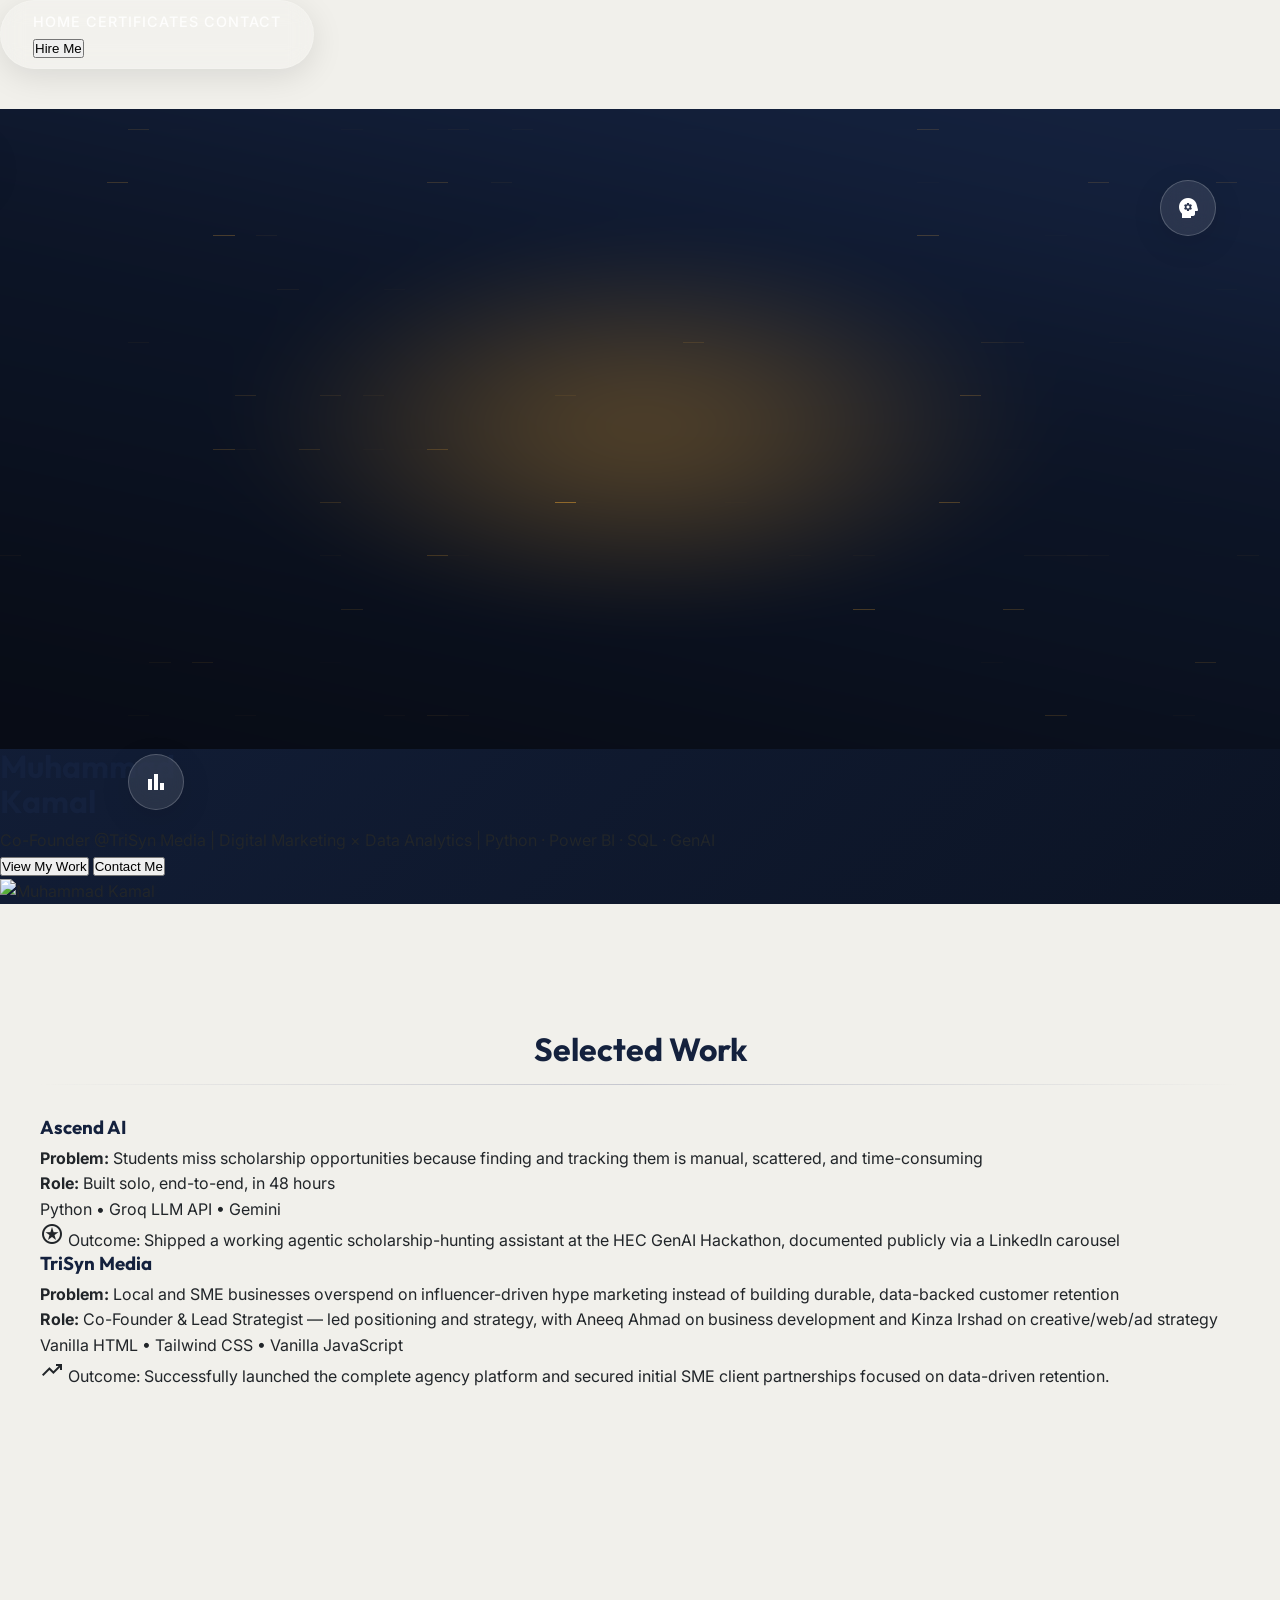
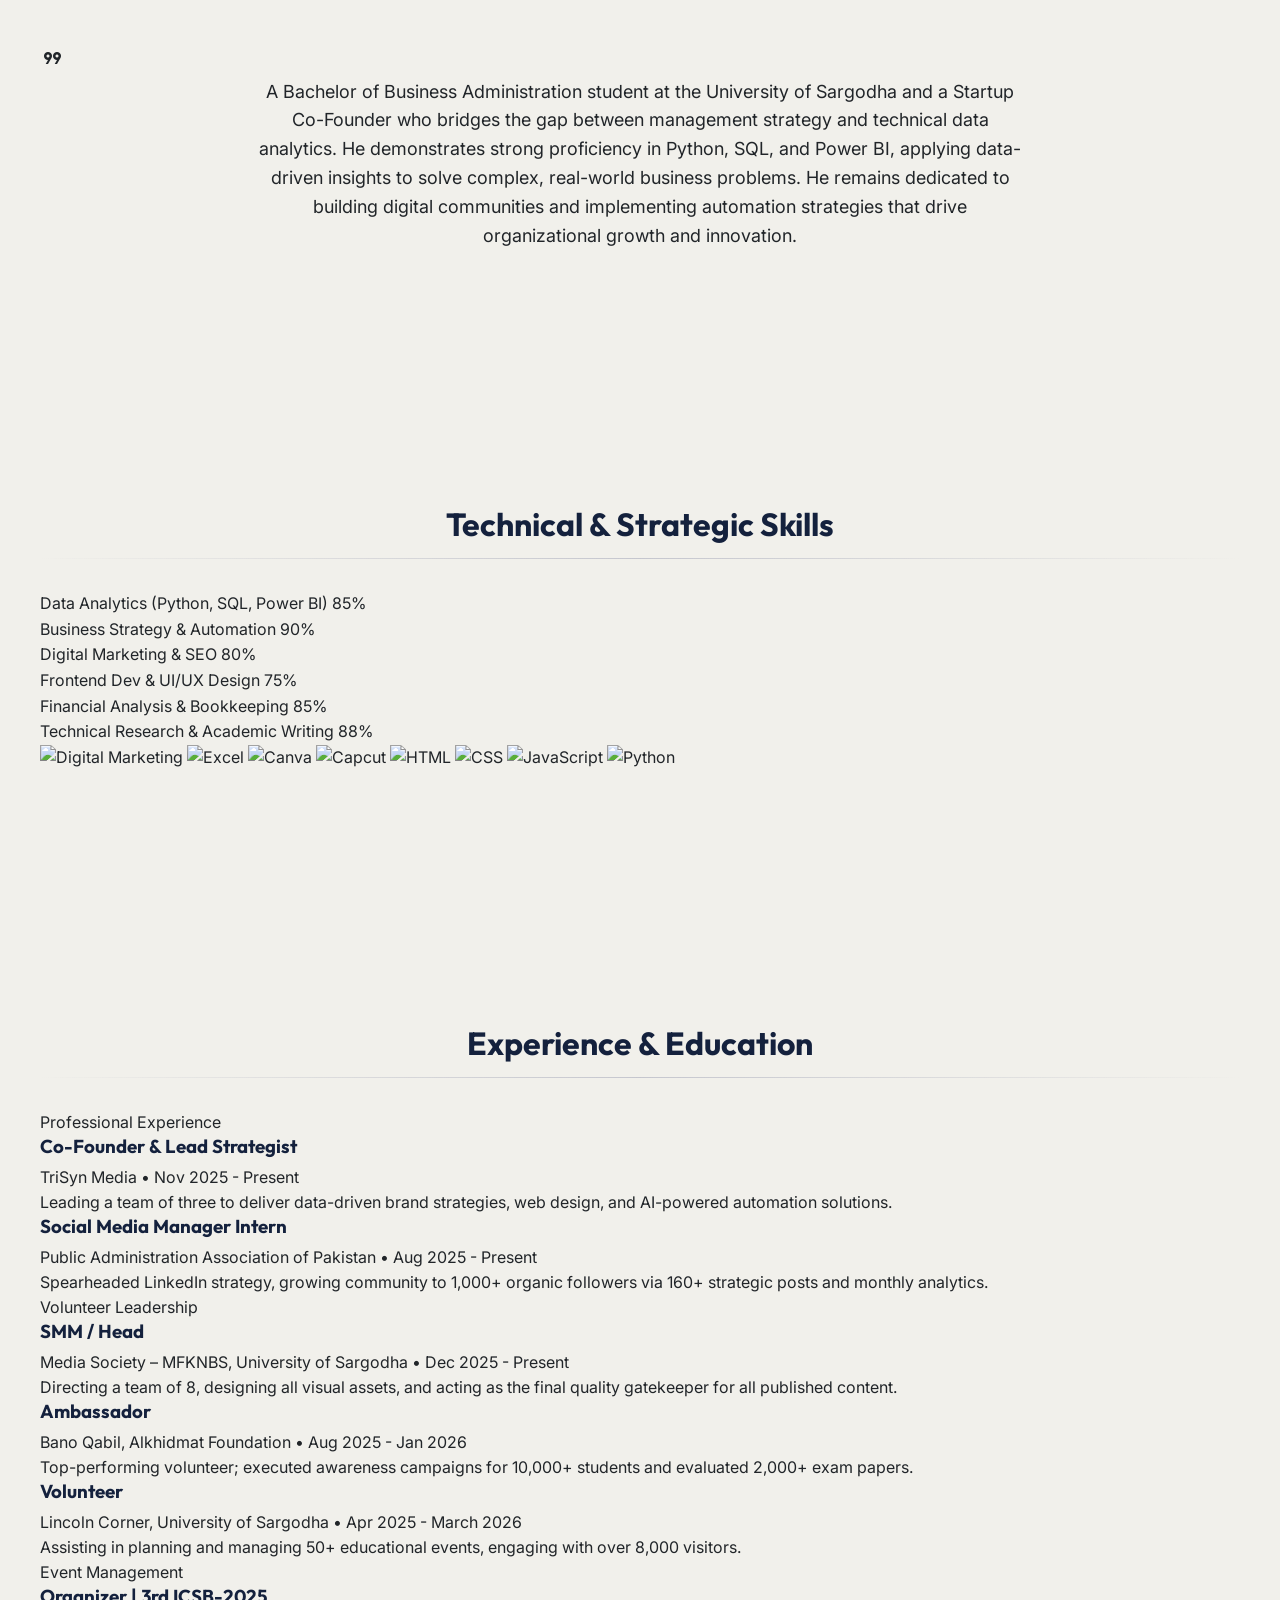
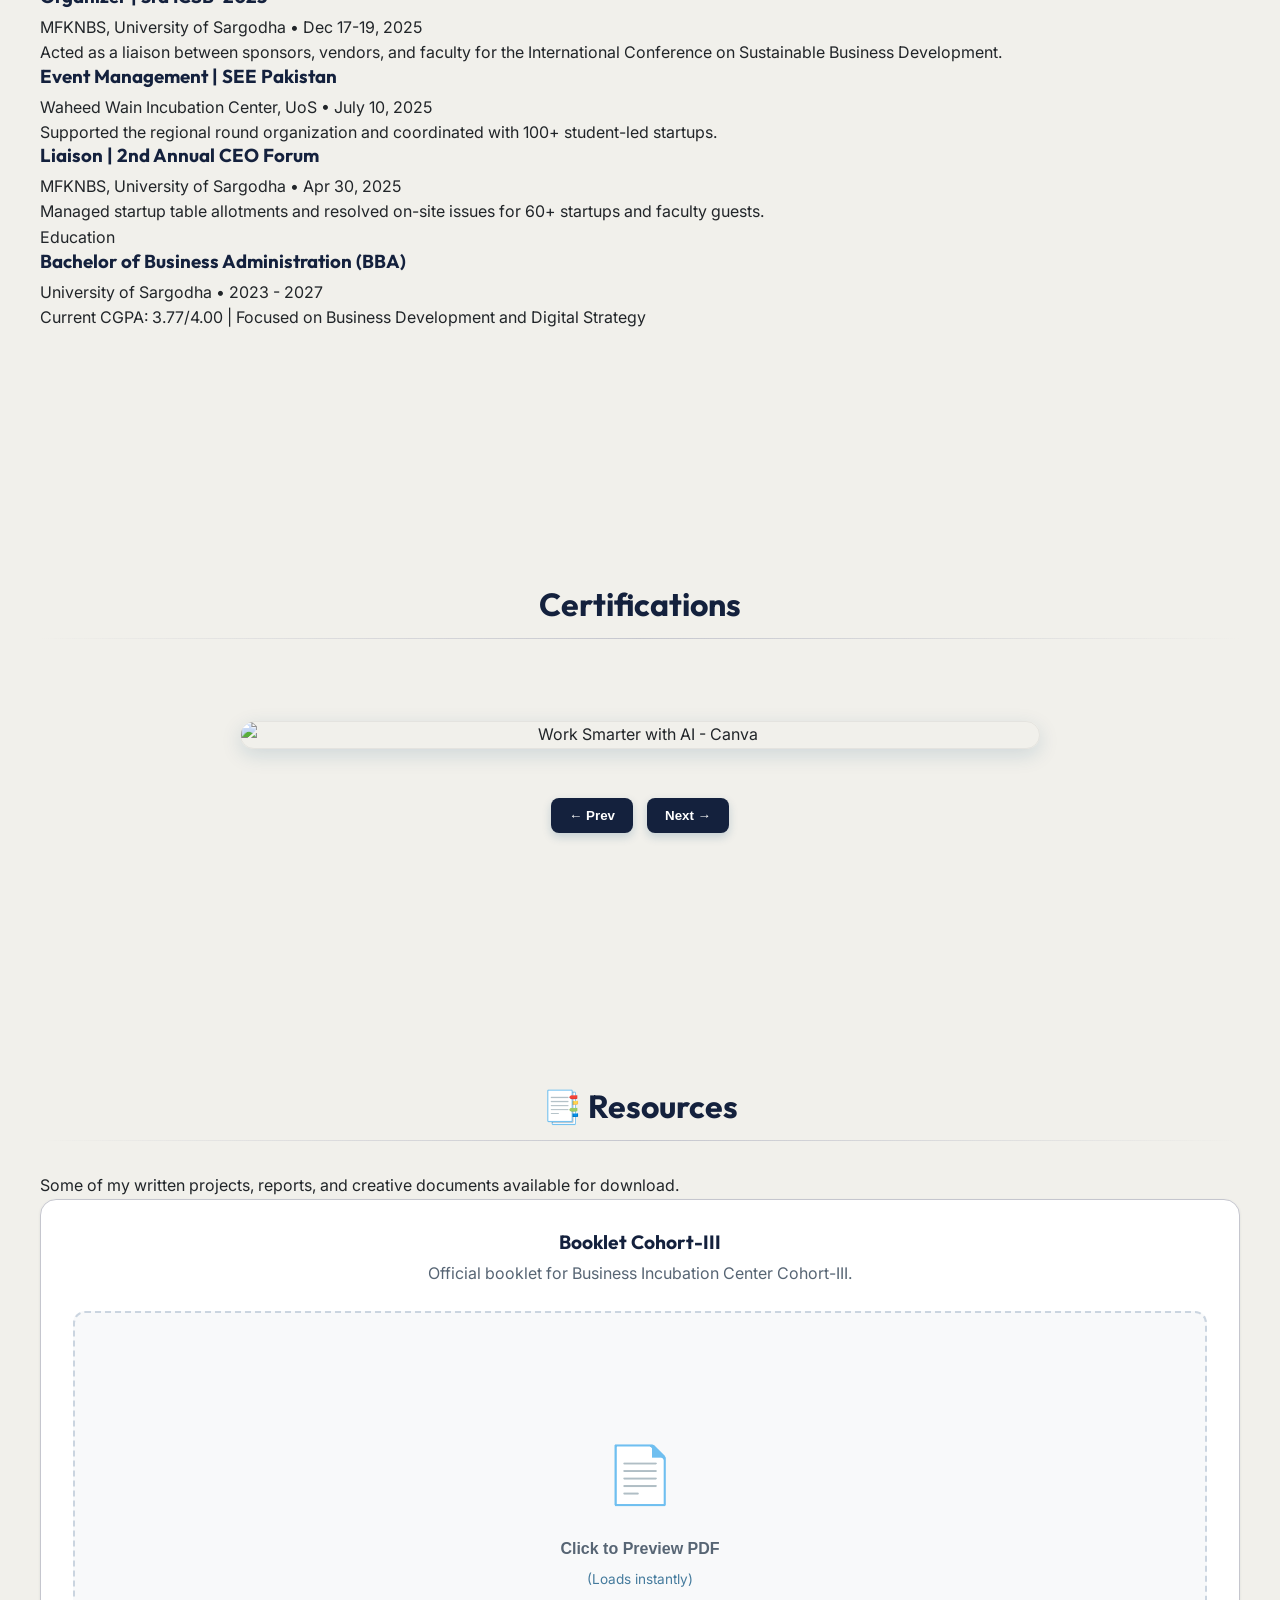
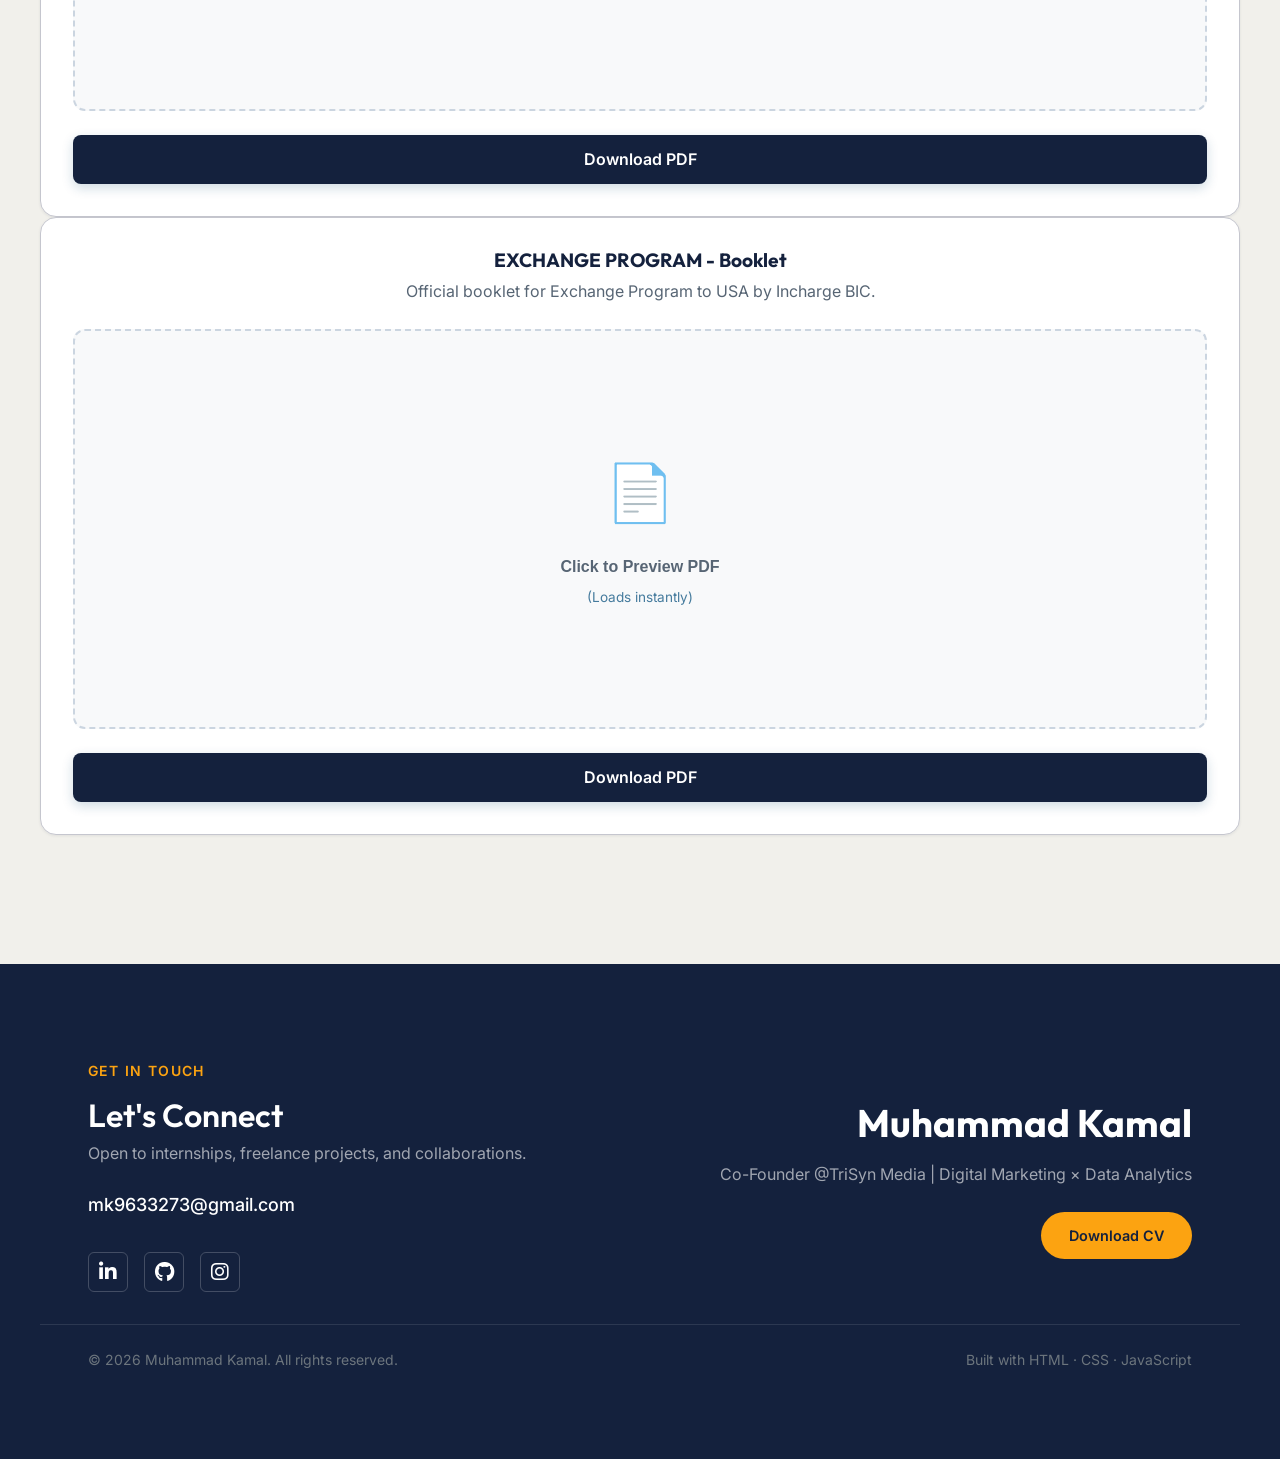
==== index.html @ e36d8a21 "Parallel cleanup: dead CSS tokens removed, duplicate fonts fixed, Tailwind nav applied to all pages" ====
<!DOCTYPE html>
<html lang="en">
<head>
  <meta charset="UTF-8">
    <!-- Responsive Meta Tag -->
    <meta http-equiv="X-UA-Compatible" content="IE=edge">
    <meta property="og:image" content="./assets/images/Logo.png">

    <style>
    .glow-amber:hover {
        box-shadow: 0 4px 20px rgba(255, 165, 21, 0.4);
    }
    
    /* Motion & Animations */
    @media (prefers-reduced-motion: no-preference) {
        .orbit-icon {
            position: absolute;
            width: 56px;
            height: 56px;
            background: rgba(255, 255, 255, 0.1);
            backdrop-filter: blur(12px);
            border-radius: 50%;
            display: flex;
            align-items: center;
            justify-content: center;
            color: #ffffff;
            border: 1px solid rgba(255,255,255,0.2);
            box-shadow: 0 8px 32px rgba(0,0,0,0.1);
            will-change: transform;
            z-index: 10;
        }
        .icon-1 { top: 15%; left: -5%; }
        .icon-2 { bottom: 25%; right: -10%; }
        .icon-3 { bottom: 10%; left: 10%; }
        .icon-4 { top: 20%; right: 5%; }
        
        .orbit-icon.icon-1 { animation: float-1 7s ease-in-out infinite; }
        .orbit-icon.icon-2 { animation: float-2 6.5s ease-in-out infinite; }
        .orbit-icon.icon-3 { animation: float-3 8s ease-in-out infinite; }
        .orbit-icon.icon-4 { animation: float-4 7.5s ease-in-out infinite; }
        
        @keyframes float-1 {
            0%, 100% { transform: translateY(0px) rotate(0deg); }
            50% { transform: translateY(-20px) rotate(10deg); }
        }
        @keyframes float-2 {
            0%, 100% { transform: translateY(0px) rotate(0deg); }
            50% { transform: translateY(-15px) rotate(15deg); }
        }
        @keyframes float-3 {
            0%, 100% { transform: translateY(0px) rotate(0deg); }
            50% { transform: translateY(20px) rotate(-10deg); }
        }
        @keyframes float-4 {
            0%, 100% { transform: translateY(0px) rotate(0deg); }
            50% { transform: translateY(15px) rotate(-15deg); }
        }

        .fade-in-up {
            opacity: 0;
            transform: translateY(20px);
            animation: fadeInUp 0.8s ease-out forwards;
            will-change: transform, opacity;
        }
        
        @keyframes fadeInUp {
            to {
                opacity: 1;
                transform: translateY(0);
            }
        }

        .delay-100 { animation-delay: 0.1s; }
        .delay-200 { animation-delay: 0.2s; }
        .delay-300 { animation-delay: 0.3s; }

        .reveal-on-scroll {
            opacity: 0;
            transform: translateY(30px);
            transition: opacity 0.6s ease-out, transform 0.6s ease-out;
            will-change: transform, opacity;
        }
        
        .reveal-on-scroll.is-visible {
            opacity: 1;
            transform: translateY(0);
        }
    }
</style>

    <!-- Tailwind CDN & Fonts -->
<script src="https://cdn.tailwindcss.com?plugins=forms,container-queries"></script>
<link href="https://fonts.googleapis.com/css2?family=Material+Symbols+Outlined:wght,FILL@100..700,0..1&display=swap" rel="stylesheet" />

<!-- Custom Design System Config -->
<script id="tailwind-config">
    tailwind.config = {
        darkMode: "class",
        theme: {
            extend: {
                colors: {
                    "primary": "#000a24",
                    "on-primary": "#ffffff",
                    "secondary": "#855300",
                    "secondary-container": "#ffa515",
                    "on-secondary-container": "#684000",
                    "surface-variant": "#e3e3de",
                    "on-surface-variant": "#45464d",
                },
                fontFamily: {
                    "body-md": ["Inter"],
                    "headline-md": ["Outfit"],
                }
            }
        }
    }
</script>
    
    <!-- Schema.org Person JSON-LD -->
    <script type="application/ld+json">
    {
      "@context": "https://schema.org",
      "@type": "Person",
      "name": "Muhammad Kamal",
      "jobTitle": "Co-Founder @TriSyn Media | Digital Marketing × Data Analytics",
      "url": "https://muhammad-kamal-asif.github.io/",
      "sameAs": [
        "https://linkedin.com/in/muhammadkamalofficial/",
        "https://github.com/muhammad-kamal-asif/",
        "https://www.instagram.com/muhammad_kamal_001/"
      ]
    }
    </script>
    <meta name="description" content=" Passionate Business student with hands-on experience in Community Engagement and Event Coordination. Skilled in Bookkeeping, Digital Marketing, Data Analysis, and Content Creation. Proficient in tools like Microsoft Excel, Canva, Capcut, Python, and My SQL. Eager to contribute in dynamic environments that value creativity, organization, and analytical thinking...">
    <link rel="shortcut icon" href="./assets/images/Logo.png" type="image/x-icon">
  <meta name="viewport" content="width=device-width, initial-scale=1">
  <title>Muhammad Kamal – Portfolio</title>
  <link rel="stylesheet" href="css/main.css">
    <!-- Google Fonts -->
    <link rel="preconnect" href="https://fonts.googleapis.com">
    <link rel="preconnect" href="https://fonts.gstatic.com" crossorigin>
    <link href="https://fonts.googleapis.com/css2?family=Inter:wght@400;500;600&family=Outfit:wght@500;600;700&display=swap" rel="stylesheet">
    <!-- Font Awesome -->
    <link href="https://cdnjs.cloudflare.com/ajax/libs/font-awesome/6.5.0/css/all.min.css" rel="stylesheet">
</head>
<body>
<nav class="fixed top-0 left-0 right-0 z-50 flex justify-center items-center transform-gpu">
    <div class="bg-white/80 backdrop-blur-xl rounded-full mt-6 mx-auto w-fit px-6 py-2 border-[0.5px] border-white/50 shadow-xl flex items-center gap-8">
        
        <!-- Navigation Links -->
        <div class="flex items-center gap-6">
            <a class="font-body-md text-body-md text-primary font-bold relative after:content-[''] after:absolute after:-bottom-1 after:left-1/2 after:-translate-x-1/2 after:w-1 after:h-1 after:bg-secondary after:rounded-full hover:scale-105 transition-transform duration-300 cursor-pointer" href="index.html">
                Home
            </a>
            <a class="font-body-md text-body-md text-on-surface-variant hover:text-primary transition-colors hover:scale-105 duration-300 cursor-pointer" href="./pages/certificates.html">
                Certificates
            </a>
            <a class="font-body-md text-body-md text-on-surface-variant hover:text-primary transition-colors hover:scale-105 duration-300 cursor-pointer" href="./pages/contact.html">
                Contact
            </a>
        </div>

        <!-- Hire Me Button -->
        <button class="font-body-md text-body-md bg-secondary-container text-on-secondary-container font-bold rounded-full px-5 py-2 hover:scale-110 transition-transform duration-300 cursor-pointer active:scale-95 glow-amber">
            Hire Me
        </button>

    </div>
</nav>
<header class="gradient-bg-hero min-h-screen flex items-center px-margin-mobile md:px-margin-desktop pt-32 pb-stack-lg relative overflow-hidden" id="home">
<!-- Shader Background -->
<!-- STITCH_SHADER_START:ANIMATION_14 class="absolute inset-0 w-full h-full -z-10" -->
<div class="absolute inset-0 w-full h-full -z-10" style="display:block;">
<canvas id="shader-canvas-ANIMATION_14" style="display:block;width:100%;height:100%"></canvas>
<script>
(function() {
  const canvas = document.getElementById('shader-canvas-ANIMATION_14');

  // Sync the WebGL drawing-buffer size with the CSS-driven layout size.
  // This fires on initial layout and whenever the element is resized.
  function syncSize() {
    const w = canvas.clientWidth  || 1280;
    const h = canvas.clientHeight || 720;
    if (canvas.width !== w || canvas.height !== h) {
      canvas.width  = w;
      canvas.height = h;
    }
  }
  if (typeof ResizeObserver !== 'undefined') {
    new ResizeObserver(syncSize).observe(canvas);
  }
  syncSize();

  const gl = canvas.getContext('webgl') || canvas.getContext('experimental-webgl');
  if (!gl) return;
  const vs = `attribute vec2 a_position;
varying vec2 v_texCoord;
void main() {
  v_texCoord = a_position * 0.5 + 0.5;
  gl_Position = vec4(a_position, 0.0, 1.0);
}`;
  const fs = `precision highp float;
varying vec2 v_texCoord;
uniform float u_time;
uniform vec2 u_resolution;
uniform vec2 u_mouse;

float hash(vec2 p) {
    p = fract(p * vec2(123.34, 456.21));
    p += dot(p, p + 45.32);
    return fract(p.x * p.y);
}

void main() {
    vec2 uv = v_texCoord;
    vec2 mouse = u_mouse / u_resolution;
    
    // Restoring the deep brand blues
    vec3 color1 = vec3(0.078, 0.129, 0.239); // Brighter brand blue #14213d
    vec3 color2 = vec3(0.047, 0.078, 0.145); // Standard brand blue
    vec3 color3 = vec3(0.031, 0.047, 0.086); // Deepest navy #0c1425
    vec3 accent = vec3(0.98, 0.639, 0.067);  // Amber #fca311
    
    // Create a rich, multi-stop gradient base
    float mixVal = uv.y * 0.7 + uv.x * 0.3 + sin(u_time * 0.1) * 0.05;
    vec3 base = mix(color3, color2, smoothstep(0.0, 0.6, mixVal));
    base = mix(base, color1, smoothstep(0.5, 1.0, mixVal));
    
    // "Data flow" particles - subtle and refined
    float flowSpeed = u_time * 0.2;
    float n = hash(floor(uv * 60.0 + vec2(0.0, flowSpeed)));
    float spark = pow(n, 40.0) * step(0.98, fract(uv.y * 12.0 + u_time * 0.1));
    
    // Mouse interaction - amber glow
    float dist = distance(uv, mouse);
    float mouseGlow = smoothstep(0.35, 0.0, dist) * 0.25;
    
    // Subtle pulse for the sparks
    float pulse = 0.6 + 0.4 * sin(u_time * 1.5 + uv.x * 5.0);
    
    vec3 finalColor = base + (spark * accent * 0.4 * pulse) + (mouseGlow * accent);
    
    gl_FragColor = vec4(finalColor, 1.0);
}`;
  function cs(type, src) {
    const s = gl.createShader(type);
    gl.shaderSource(s, src);
    gl.compileShader(s);
    return s;
  }
  const prog = gl.createProgram();
  gl.attachShader(prog, cs(gl.VERTEX_SHADER, vs));
  gl.attachShader(prog, cs(gl.FRAGMENT_SHADER, fs));
  gl.linkProgram(prog);
  gl.useProgram(prog);
  const buf = gl.createBuffer();
  gl.bindBuffer(gl.ARRAY_BUFFER, buf);
  gl.bufferData(gl.ARRAY_BUFFER, new Float32Array([-1,-1, 1,-1, -1,1, 1,1]), gl.STATIC_DRAW);
  const pos = gl.getAttribLocation(prog, 'a_position');
  gl.enableVertexAttribArray(pos);
  gl.vertexAttribPointer(pos, 2, gl.FLOAT, false, 0, 0);
  const uTime = gl.getUniformLocation(prog, 'u_time');
  const uRes = gl.getUniformLocation(prog, 'u_resolution');
  const uMouse = gl.getUniformLocation(prog, 'u_mouse');

  // u_mouse is in pixel coordinates matching u_resolution (ShaderToy convention).
  // Shaders that need normalized coords should use: u_mouse / u_resolution.
  let mouse = { x: canvas.width / 2, y: canvas.height / 2 };
  window.addEventListener('mousemove', (event) => {
    const rect = canvas.getBoundingClientRect();
    if (rect.width && rect.height) {
      const nx = (event.clientX - rect.left) / rect.width;
      const ny = 1.0 - (event.clientY - rect.top) / rect.height;
      mouse.x = nx * canvas.width;
      mouse.y = ny * canvas.height;
    }
  });

  function render(t) {
    if (typeof ResizeObserver === 'undefined') syncSize();
    gl.viewport(0, 0, canvas.width, canvas.height);
    if (uTime) gl.uniform1f(uTime, t * 0.001);
    if (uRes) gl.uniform2f(uRes, canvas.width, canvas.height);
    if (uMouse) gl.uniform2f(uMouse, mouse.x, mouse.y);
    gl.drawArrays(gl.TRIANGLE_STRIP, 0, 4);
    requestAnimationFrame(render);
  }
  render(0);
})();
</script>
</div>
<!-- STITCH_SHADER_END:ANIMATION_14 -->
<div class="max-w-container-max mx-auto w-full grid grid-cols-1 lg:grid-cols-12 gap-8 items-center z-10">
<div class="lg:col-span-7 flex flex-col justify-center text-left z-20 order-2 lg:order-1 pt-12 lg:pt-0">
<h1 class="font-display-lg-mobile md:font-display-lg text-display-lg-mobile md:text-display-lg text-on-primary mb-6 leading-tight fade-in-up delay-100">
                    Muhammad <br class="hidden lg:block"/>Kamal
                </h1>
<p class="font-body-lg text-body-lg text-inverse-primary max-w-xl tracking-wide text-xl md:text-2xl mb-8 border-l-4 border-secondary-container pl-6 fade-in-up delay-200">
                    Co-Founder @TriSyn Media | Digital Marketing × Data Analytics | Python · Power BI · SQL · GenAI
                </p>
<div class="flex gap-4 fade-in-up delay-300">
<button class="font-body-md text-body-md bg-secondary-container text-on-secondary-container font-bold rounded-full px-8 py-4 hover:scale-110 transition-transform duration-300 cursor-pointer active:scale-95 glow-amber shadow-lg">
                        View My Work
                    </button>
<button class="font-body-md text-body-md bg-white/10 text-on-primary border border-white/20 backdrop-blur-sm font-bold rounded-full px-8 py-4 hover:bg-white/20 hover:scale-105 transition-all duration-300 cursor-pointer active:scale-95">
                        Contact Me
                    </button>
</div>
</div>
<div class="lg:col-span-5 relative h-[500px] lg:h-[700px] w-full order-1 lg:order-2 flex justify-center lg:justify-end items-end">
<div class="absolute inset-0 z-0">
<div class="orbit-icon icon-1"><span class="material-symbols-outlined" style="font-variation-settings: 'FILL' 1;">terminal</span></div>
<div class="orbit-icon icon-2"><span class="material-symbols-outlined" style="font-variation-settings: 'FILL' 1;">database</span></div>
<div class="orbit-icon icon-3"><span class="material-symbols-outlined" style="font-variation-settings: 'FILL' 1;">bar_chart</span></div>
<div class="orbit-icon icon-4"><span class="material-symbols-outlined" style="font-variation-settings: 'FILL' 1;">psychology</span></div>
</div>
<img class="hero-cutout relative z-10 max-h-full object-contain object-bottom scale-110 lg:scale-125 transform translate-y-8 lg:translate-x-8" alt="Muhammad Kamal" src="./assets/images/MuhammadKama.jpeg"/>
</div>
</div>
<!-- Ambient background glow -->
<div class="absolute top-1/2 right-0 -translate-y-1/2 translate-x-1/4 w-[800px] h-[800px] bg-secondary-container/10 blur-[120px] rounded-full pointer-events-none z-0"></div>
<div class="absolute bottom-0 left-0 w-[600px] h-[600px] bg-primary-fixed/5 blur-[100px] rounded-full pointer-events-none -translate-x-1/4 translate-y-1/4 z-0"></div>
</header>

<!-- Selected Work Section -->
<section class="py-stack-xl bg-surface-container-low px-margin-mobile md:px-margin-desktop" id="work">
<div class="max-w-container-max mx-auto">
<h2 class="font-headline-lg text-headline-lg text-on-background mb-stack-md border-b border-outline-variant/30 pb-4">
                Selected Work
            </h2>
<div class="grid grid-cols-1 md:grid-cols-2 gap-gutter">
<!-- Card 1 -->
<div class="bg-surface rounded-xl p-8 border-[0.5px] border-outline-variant shadow-sm hover:shadow-xl hover:scale-[1.02] hover:shadow-[0_8px_30px_rgba(255,165,21,0.15)] transition-all duration-300 flex flex-col group reveal-on-scroll">
<h3 class="font-headline-md text-headline-md text-on-background mb-3">Ascend AI</h3>
<div class="font-body-md text-body-md text-on-surface-variant mb-6 flex-grow space-y-2">
    <p><strong>Problem:</strong> Students miss scholarship opportunities because finding and tracking them is manual, scattered, and time-consuming</p>
    <p><strong>Role:</strong> Built solo, end-to-end, in 48 hours</p>
</div>
<div class="mt-auto flex flex-col gap-4">
<span class="font-label-sm text-label-sm text-on-surface-variant uppercase tracking-wider">Python • Groq LLM API • Gemini</span>
<div class="bg-on-tertiary-container text-on-primary px-4 py-2 rounded-lg font-label-md text-label-md flex items-center gap-2 shadow-sm leading-tight">
    <span class="material-symbols-outlined text-[16px]">stars</span>
    <span>Outcome: Shipped a working agentic scholarship-hunting assistant at the HEC GenAI Hackathon, documented publicly via a LinkedIn carousel</span>
</div>
</div>
</div>
<!-- Card 2 -->
<div class="bg-surface rounded-xl p-8 border-[0.5px] border-outline-variant shadow-sm hover:shadow-xl hover:scale-[1.02] hover:shadow-[0_8px_30px_rgba(255,165,21,0.15)] transition-all duration-300 flex flex-col group reveal-on-scroll delay-100">
<h3 class="font-headline-md text-headline-md text-on-background mb-3">TriSyn Media</h3>
<div class="font-body-md text-body-md text-on-surface-variant mb-6 flex-grow space-y-2">
    <p><strong>Problem:</strong> Local and SME businesses overspend on influencer-driven hype marketing instead of building durable, data-backed customer retention</p>
    <p><strong>Role:</strong> Co-Founder & Lead Strategist — led positioning and strategy, with Aneeq Ahmad on business development and Kinza Irshad on creative/web/ad strategy</p>
</div>
<div class="mt-auto flex flex-col gap-4">
<span class="font-label-sm text-label-sm text-on-surface-variant uppercase tracking-wider">Vanilla HTML • Tailwind CSS • Vanilla JavaScript</span>
<div class="bg-on-tertiary-container text-on-primary px-4 py-2 rounded-lg font-label-md text-label-md flex items-center gap-2 shadow-sm leading-tight">
    <span class="material-symbols-outlined text-[16px]">trending_up</span>
    <span>Outcome: Successfully launched the complete agency platform and secured initial SME client partnerships focused on data-driven retention.</span>
</div>
</div>
</div>
</div>
</div>
</section>

<!-- About Section -->
<section class="py-stack-xl bg-background px-margin-mobile md:px-margin-desktop" id="about">
<div class="max-w-3xl mx-auto text-center reveal-on-scroll">
<span class="material-symbols-outlined text-secondary-container text-4xl mb-6">format_quote</span>
<p class="font-body-lg text-body-lg text-on-surface-variant leading-relaxed mb-4 intro-text long-text">
                A Bachelor of Business Administration student at the University of Sargodha and a Startup Co-Founder who bridges the gap between management strategy and technical data analytics. He demonstrates strong proficiency in Python, SQL, and Power BI, applying data-driven insights to solve complex, real-world business problems. He remains dedicated to building digital communities and implementing automation strategies that drive organizational growth and innovation.
</p>
<p class="font-body-lg text-body-lg text-on-surface-variant leading-relaxed intro-text short-text">
                A Business Administration student and Startup Co-Founder bridging management strategy with technical data analytics. He leverages Python and Power BI to solve business problems and implement growth-focused automation.
</p>
</div>
</section>

<!-- Skills Section -->
<section class="py-stack-xl bg-surface-container-low px-margin-mobile md:px-margin-desktop" id="skills">
<div class="max-w-container-max mx-auto reveal-on-scroll">
<h2 class="font-headline-lg text-headline-lg text-on-background mb-stack-md border-b border-outline-variant/30 pb-4 text-center md:text-left">
                Technical & Strategic Skills
            </h2>
<div class="grid grid-cols-1 md:grid-cols-2 gap-x-16 gap-y-8 mb-stack-lg">
<!-- Skill 1 -->
<div>
<div class="flex justify-between mb-2">
<span class="font-label-md text-label-md text-on-background font-bold">Data Analytics (Python, SQL, Power BI)</span>
<span class="font-label-md text-label-md text-surface-tint font-bold">85%</span>
</div>
<div class="w-full h-2 bg-surface-variant rounded-full overflow-hidden">
<div class="h-full bg-surface-tint rounded-full" style="width: 85%;"></div>
</div>
</div>
<!-- Skill 2 -->
<div>
<div class="flex justify-between mb-2">
<span class="font-label-md text-label-md text-on-background font-bold">Business Strategy & Automation</span>
<span class="font-label-md text-label-md text-surface-tint font-bold">90%</span>
</div>
<div class="w-full h-2 bg-surface-variant rounded-full overflow-hidden">
<div class="h-full bg-surface-tint rounded-full" style="width: 90%;"></div>
</div>
</div>
<!-- Skill 3 -->
<div>
<div class="flex justify-between mb-2">
<span class="font-label-md text-label-md text-on-background font-bold">Digital Marketing & SEO</span>
<span class="font-label-md text-label-md text-surface-tint font-bold">80%</span>
</div>
<div class="w-full h-2 bg-surface-variant rounded-full overflow-hidden">
<div class="h-full bg-surface-tint rounded-full" style="width: 80%;"></div>
</div>
</div>
<!-- Skill 4 -->
<div>
<div class="flex justify-between mb-2">
<span class="font-label-md text-label-md text-on-background font-bold">Frontend Dev & UI/UX Design</span>
<span class="font-label-md text-label-md text-surface-tint font-bold">75%</span>
</div>
<div class="w-full h-2 bg-surface-variant rounded-full overflow-hidden">
<div class="h-full bg-surface-tint rounded-full" style="width: 75%;"></div>
</div>
</div>
<!-- Skill 5 -->
<div>
<div class="flex justify-between mb-2">
<span class="font-label-md text-label-md text-on-background font-bold">Financial Analysis & Bookkeeping</span>
<span class="font-label-md text-label-md text-surface-tint font-bold">85%</span>
</div>
<div class="w-full h-2 bg-surface-variant rounded-full overflow-hidden">
<div class="h-full bg-surface-tint rounded-full" style="width: 85%;"></div>
</div>
</div>
<!-- Skill 6 -->
<div>
<div class="flex justify-between mb-2">
<span class="font-label-md text-label-md text-on-background font-bold">Technical Research & Academic Writing</span>
<span class="font-label-md text-label-md text-surface-tint font-bold">88%</span>
</div>
<div class="w-full h-2 bg-surface-variant rounded-full overflow-hidden">
<div class="h-full bg-surface-tint rounded-full" style="width: 88%;"></div>
</div>
</div>
</div>
<!-- Tool Icons -->
<div class="flex flex-wrap justify-center gap-8 opacity-70 mt-12 skill-icons-upgraded">
    <img src="assets/icons/Digital-Marketing.webp" alt="Digital Marketing" title="Digital Marketing" class="w-12 h-12 object-contain hover:scale-110 transition-transform duration-300">
    <img src="assets/icons/Excel-removebg.webp" alt="Excel" title="Excel" class="w-12 h-12 object-contain hover:scale-110 transition-transform duration-300">
    <img src="assets/icons/Canva-removebg.webp" alt="Canva" title="Canva" class="w-12 h-12 object-contain hover:scale-110 transition-transform duration-300">
    <img src="assets/icons/Capcut-removebg.webp" alt="Capcut" title="Capcut" class="w-12 h-12 object-contain hover:scale-110 transition-transform duration-300">
    <img src="assets/icons/HTML-removebg.webp" alt="HTML" title="HTML" class="w-12 h-12 object-contain hover:scale-110 transition-transform duration-300">
    <img src="assets/icons/CSS-removebg.webp" alt="CSS" title="CSS" class="w-12 h-12 object-contain hover:scale-110 transition-transform duration-300">
    <img src="assets/icons/JavaScript-removebg.webp" alt="JavaScript" title="JavaScript" class="w-12 h-12 object-contain hover:scale-110 transition-transform duration-300">
    <img src="assets/icons/Python-removebg.webp" alt="Python" title="Python" class="w-12 h-12 object-contain hover:scale-110 transition-transform duration-300">
</div>
</div>
</section>

<!-- Experience Section -->
<section class="py-stack-xl bg-background px-margin-mobile md:px-margin-desktop" id="experience">
<div class="max-w-3xl mx-auto">
<h2 class="font-headline-lg text-headline-lg text-on-background mb-stack-md text-center">
                Experience & Education
            </h2>
<div class="relative border-l-2 border-surface-tint pl-8 ml-4 md:ml-12 space-y-12">
    <div class="font-label-md text-label-md text-on-surface-variant uppercase tracking-widest pt-4">Professional Experience</div>

    <!-- Timeline Item 1 -->
    <div class="relative group reveal-on-scroll">
    <div class="absolute -left-[41px] top-1 w-4 h-4 rounded-full bg-secondary-container shadow-[0_0_10px_rgba(255,165,21,0.6)] group-hover:scale-125 transition-transform duration-300"></div>
    <div class="bg-surface p-6 rounded-xl border-[0.5px] border-outline-variant shadow-sm group-hover:shadow-md transition-shadow">
    <h3 class="font-headline-md text-headline-md text-on-background">Co-Founder & Lead Strategist</h3>
    <div class="flex flex-col md:flex-row md:items-center gap-2 mb-4 mt-1">
    <span class="font-label-md text-label-md text-surface-tint font-bold">TriSyn Media</span>
    <span class="hidden md:inline text-outline-variant">•</span>
    <span class="font-label-sm text-label-sm text-outline uppercase">Nov 2025 - Present</span>
    </div>
    <p class="font-body-md text-body-md text-on-surface-variant">Leading a team of three to deliver data-driven brand strategies, web design, and AI-powered automation solutions.</p>
    </div>
    </div>

    <!-- Timeline Item 2 -->
    <div class="relative group reveal-on-scroll">
    <div class="absolute -left-[41px] top-1 w-4 h-4 rounded-full bg-secondary-container shadow-[0_0_10px_rgba(255,165,21,0.6)] group-hover:scale-125 transition-transform duration-300"></div>
    <div class="bg-surface p-6 rounded-xl border-[0.5px] border-outline-variant shadow-sm group-hover:shadow-md transition-shadow">
    <h3 class="font-headline-md text-headline-md text-on-background">Social Media Manager Intern</h3>
    <div class="flex flex-col md:flex-row md:items-center gap-2 mb-4 mt-1">
    <span class="font-label-md text-label-md text-surface-tint font-bold">Public Administration Association of Pakistan</span>
    <span class="hidden md:inline text-outline-variant">•</span>
    <span class="font-label-sm text-label-sm text-outline uppercase">Aug 2025 - Present</span>
    </div>
    <p class="font-body-md text-body-md text-on-surface-variant">Spearheaded LinkedIn strategy, growing community to 1,000+ organic followers via 160+ strategic posts and monthly analytics.</p>
    </div>
    </div>

    <div class="font-label-md text-label-md text-on-surface-variant uppercase tracking-widest pt-4">Volunteer Leadership</div>

    <!-- Timeline Item 3 -->
    <div class="relative group reveal-on-scroll">
    <div class="absolute -left-[41px] top-1 w-4 h-4 rounded-full bg-secondary-container shadow-[0_0_10px_rgba(255,165,21,0.6)] group-hover:scale-125 transition-transform duration-300"></div>
    <div class="bg-surface p-6 rounded-xl border-[0.5px] border-outline-variant shadow-sm group-hover:shadow-md transition-shadow">
    <h3 class="font-headline-md text-headline-md text-on-background">SMM / Head</h3>
    <div class="flex flex-col md:flex-row md:items-center gap-2 mb-4 mt-1">
    <span class="font-label-md text-label-md text-surface-tint font-bold">Media Society – MFKNBS, University of Sargodha</span>
    <span class="hidden md:inline text-outline-variant">•</span>
    <span class="font-label-sm text-label-sm text-outline uppercase">Dec 2025 - Present</span>
    </div>
    <p class="font-body-md text-body-md text-on-surface-variant">Directing a team of 8, designing all visual assets, and acting as the final quality gatekeeper for all published content.</p>
    </div>
    </div>

    <!-- Timeline Item 4 -->
    <div class="relative group reveal-on-scroll">
    <div class="absolute -left-[41px] top-1 w-4 h-4 rounded-full bg-secondary-container shadow-[0_0_10px_rgba(255,165,21,0.6)] group-hover:scale-125 transition-transform duration-300"></div>
    <div class="bg-surface p-6 rounded-xl border-[0.5px] border-outline-variant shadow-sm group-hover:shadow-md transition-shadow">
    <h3 class="font-headline-md text-headline-md text-on-background">Ambassador</h3>
    <div class="flex flex-col md:flex-row md:items-center gap-2 mb-4 mt-1">
    <span class="font-label-md text-label-md text-surface-tint font-bold">Bano Qabil, Alkhidmat Foundation</span>
    <span class="hidden md:inline text-outline-variant">•</span>
    <span class="font-label-sm text-label-sm text-outline uppercase">Aug 2025 - Jan 2026</span>
    </div>
    <p class="font-body-md text-body-md text-on-surface-variant">Top-performing volunteer; executed awareness campaigns for 10,000+ students and evaluated 2,000+ exam papers.</p>
    </div>
    </div>

    <!-- Timeline Item 5 -->
    <div class="relative group reveal-on-scroll">
    <div class="absolute -left-[41px] top-1 w-4 h-4 rounded-full bg-secondary-container shadow-[0_0_10px_rgba(255,165,21,0.6)] group-hover:scale-125 transition-transform duration-300"></div>
    <div class="bg-surface p-6 rounded-xl border-[0.5px] border-outline-variant shadow-sm group-hover:shadow-md transition-shadow">
    <h3 class="font-headline-md text-headline-md text-on-background">Volunteer</h3>
    <div class="flex flex-col md:flex-row md:items-center gap-2 mb-4 mt-1">
    <span class="font-label-md text-label-md text-surface-tint font-bold">Lincoln Corner, University of Sargodha</span>
    <span class="hidden md:inline text-outline-variant">•</span>
    <span class="font-label-sm text-label-sm text-outline uppercase">Apr 2025 - March 2026</span>
    </div>
    <p class="font-body-md text-body-md text-on-surface-variant">Assisting in planning and managing 50+ educational events, engaging with over 8,000 visitors.</p>
    </div>
    </div>

    <div class="font-label-md text-label-md text-on-surface-variant uppercase tracking-widest pt-4">Event Management</div>

    <!-- Timeline Item 6 -->
    <div class="relative group reveal-on-scroll">
    <div class="absolute -left-[41px] top-1 w-4 h-4 rounded-full bg-secondary-container shadow-[0_0_10px_rgba(255,165,21,0.6)] group-hover:scale-125 transition-transform duration-300"></div>
    <div class="bg-surface p-6 rounded-xl border-[0.5px] border-outline-variant shadow-sm group-hover:shadow-md transition-shadow">
    <h3 class="font-headline-md text-headline-md text-on-background">Organizer | 3rd ICSB-2025</h3>
    <div class="flex flex-col md:flex-row md:items-center gap-2 mb-4 mt-1">
    <span class="font-label-md text-label-md text-surface-tint font-bold">MFKNBS, University of Sargodha</span>
    <span class="hidden md:inline text-outline-variant">•</span>
    <span class="font-label-sm text-label-sm text-outline uppercase">Dec 17-19, 2025</span>
    </div>
    <p class="font-body-md text-body-md text-on-surface-variant">Acted as a liaison between sponsors, vendors, and faculty for the International Conference on Sustainable Business Development.</p>
    </div>
    </div>

    <!-- Timeline Item 7 -->
    <div class="relative group reveal-on-scroll">
    <div class="absolute -left-[41px] top-1 w-4 h-4 rounded-full bg-secondary-container shadow-[0_0_10px_rgba(255,165,21,0.6)] group-hover:scale-125 transition-transform duration-300"></div>
    <div class="bg-surface p-6 rounded-xl border-[0.5px] border-outline-variant shadow-sm group-hover:shadow-md transition-shadow">
    <h3 class="font-headline-md text-headline-md text-on-background">Event Management | SEE Pakistan</h3>
    <div class="flex flex-col md:flex-row md:items-center gap-2 mb-4 mt-1">
    <span class="font-label-md text-label-md text-surface-tint font-bold">Waheed Wain Incubation Center, UoS</span>
    <span class="hidden md:inline text-outline-variant">•</span>
    <span class="font-label-sm text-label-sm text-outline uppercase">July 10, 2025</span>
    </div>
    <p class="font-body-md text-body-md text-on-surface-variant">Supported the regional round organization and coordinated with 100+ student-led startups.</p>
    </div>
    </div>

    <!-- Timeline Item 8 -->
    <div class="relative group reveal-on-scroll">
    <div class="absolute -left-[41px] top-1 w-4 h-4 rounded-full bg-secondary-container shadow-[0_0_10px_rgba(255,165,21,0.6)] group-hover:scale-125 transition-transform duration-300"></div>
    <div class="bg-surface p-6 rounded-xl border-[0.5px] border-outline-variant shadow-sm group-hover:shadow-md transition-shadow">
    <h3 class="font-headline-md text-headline-md text-on-background">Liaison | 2nd Annual CEO Forum</h3>
    <div class="flex flex-col md:flex-row md:items-center gap-2 mb-4 mt-1">
    <span class="font-label-md text-label-md text-surface-tint font-bold">MFKNBS, University of Sargodha</span>
    <span class="hidden md:inline text-outline-variant">•</span>
    <span class="font-label-sm text-label-sm text-outline uppercase">Apr 30, 2025</span>
    </div>
    <p class="font-body-md text-body-md text-on-surface-variant">Managed startup table allotments and resolved on-site issues for 60+ startups and faculty guests.</p>
    </div>
    </div>

    <div class="font-label-md text-label-md text-on-surface-variant uppercase tracking-widest pt-4">Education</div>
    <!-- Timeline Item 9 -->
    <div class="relative group reveal-on-scroll">
    <div class="absolute -left-[41px] top-1 w-4 h-4 rounded-full bg-secondary-container shadow-[0_0_10px_rgba(255,165,21,0.6)] group-hover:scale-125 transition-transform duration-300"></div>
    <div class="bg-surface p-6 rounded-xl border-[0.5px] border-outline-variant shadow-sm group-hover:shadow-md transition-shadow">
    <h3 class="font-headline-md text-headline-md text-on-background">Bachelor of Business Administration (BBA)</h3>
    <div class="flex flex-col md:flex-row md:items-center gap-2 mb-4 mt-1">
    <span class="font-label-md text-label-md text-surface-tint font-bold">University of Sargodha</span>
    <span class="hidden md:inline text-outline-variant">•</span>
    <span class="font-label-sm text-label-sm text-outline uppercase">2023 - 2027</span>
    </div>
    <p class="font-body-md text-body-md text-on-surface-variant">Current CGPA: 3.77/4.00 | Focused on Business Development and Digital Strategy</p>
    </div>
    </div>

</div>
</div>
</section>

<section class="certifications">
  <h2 class="scroll-effect slide-up">Certifications</h2>

  <div class="carousel-container scroll-effect fade-in">
  <div class="carousel" id="carousel">
  <img src="./assets/Certificates Images/muhammad-kamal-work-smarter-with-ai-certificate.jpg" alt="Work Smarter with AI - Canva" loading="eager" decoding="async" />
  <img src="./assets/Certificates Images/Coursera A3WC44SLAHOQ.jpg" alt="Google Digital Marketing & E-commerce Specialization" loading="eager" decoding="async" />
  <img src="./assets/Certificates Images/Coursera AONGLEPEM2IW.jpg" alt="Accelerate Your Job Search with AI" loading="eager" decoding="async" />

  <img src="./assets/Certificates Images/Coursera W1MT511WBZFX.jpg" alt="Statisfaction Gauranteed: Develop Customer Loyality Online" loading="lazy" decoding="async" />
  <img src="./assets/Certificates Images/Coursera P6PPIM1OPJO8.jpg" alt="Make the Sale: Build, Launch, and Manage E-commerce Stores" loading="lazy" decoding="async" />
  <img src="./assets/Certificates Images/Coursera 6VPW32V2H4JH.jpg" alt="Assess for Success: Marketing Analytics and Measurement" loading="lazy" decoding="async" />
  <img src="./assets/Certificates Images/Coursera MP1FJJ8AV7DT.jpg" alt="Think Outside the Inbox: Email Marketing" loading="lazy" decoding="async" />
  <img src="./assets/Certificates Images/Coursera 8LBNO7INGHXE.jpg" alt="Attract and Engage Customers with Digital Marketing" loading="lazy" decoding="async" />
  <img src="./assets/Certificates Images/Coursera 4IXLR5OBX1TU.jpg" alt="Google Prompting Essentials Specialization" loading="lazy" decoding="async" />
  <img src="./assets/Certificates Images/Coursera EEDN3VX36HFY.jpg" alt="Use AI as a Creative or Expert Partner" loading="lazy" decoding="async" />

  <img src="./assets/Certificates Images/Coursera DRIZUFKNC6GA.jpg" alt="Speed Up Data Analysis and Presentation Building" loading="lazy" decoding="async" />
  <img src="./assets/Certificates Images/Coursera N4R7JA8SWEWQ.jpg" alt="Design Prompts for Everyday Work Tasks" loading="lazy" decoding="async" />
  <img src="./assets/Certificates Images/Coursera A3VIO585N2C3.jpg" alt="Start Writing Prompts like a Pro" loading="lazy" decoding="async" />
  <img src="./assets/Certificates Images/Coursera N2D4FM5HJGGM.jpg" alt="Foundations of Digital Marketing and E-commerce" loading="lazy" decoding="async" />
  <img src="./assets/Certificates Images/Coursera SD2JQHOYOKNW.jpg" alt="From Likes to Leads: Interact with Customers Online" loading="lazy" decoding="async" />
  <img src="./assets/Certificates Images/Coursera OGQEOQ6IS3NE.jpg" alt="Microeconomics: The Power of Markets" loading="lazy" decoding="async" />
  <img src="./assets/Certificates Images/Coursera RXNQ1HJK7URW.jpg" alt="Google AI Essentials" loading="lazy" decoding="async" />
  <img src="./assets/Certificates Images/Coursera E5KJZ323ZGGU.jpg" alt="Stay Ahead of the AI Curve" loading="lazy" decoding="async" />
  <img src="./assets/Certificates Images/Coursera S1QFBKXTKQCF.jpg" alt="Use AI Responsibly" loading="lazy" decoding="async" />
  <img src="./assets/Certificates Images/Coursera IQQSCD2ZQJC0.jpg" alt="Discover the Art of Prompting" loading="lazy" decoding="async" />

  <img src="./assets/Certificates Images/Coursera 0CRL6KR0X5XN.jpg" alt="Maximize Productivity With AI Tools" loading="lazy" decoding="async" />
  <img src="./assets/Certificates Images/Coursera OQ1C96T7T562.jpg" alt="Introduction to AI" loading="lazy" decoding="async" />
  <img src="./assets/Certificates Images/DSTP_Certificate_ 82AGYEXMK.jpg" alt="Freelancing" loading="lazy" decoding="async" />
  <img src="./assets/Certificates Images/0be6d10fcc0c4dfe9c8aa73aab170f8a.png" alt="Business Communication and AI for Professionals" loading="lazy" decoding="async" />
  <img src="./assets/Certificates Images/Coursera YRDJNN938HEW.jpg" alt="How to Finance and Grow Your Startup – Without VC" loading="lazy" decoding="async" />
  <img src="./assets/Certificates Images/Coursera 67KCYIM7B4E0.jpg" alt="From Excel to Power BI" loading="lazy" decoding="async" />
  <img src="./assets/Certificates Images/Coursera 8DG0F2RR7MK7.jpg" alt="Introduction to Psychology" loading="lazy" decoding="async" />
  <img src="./assets/Certificates Images/Coursera LAWEY10XG3GG.jpg" alt="Programming for Everybody (Getting Started with Python)" loading="lazy" decoding="async" />
  <img src="./assets/Certificates Images/Coursera 5LX5JMBCZEKJ.jpg" alt="Python Data Structures" loading="lazy" decoding="async" />
  <img src="./assets/Certificates Images/Coursera HSO86HYNKG6I.jpg" alt="Using Databases with Python" loading="lazy" decoding="async" />

  <img src="./assets/Certificates Images/Coursera WYI5G3PO75KK.jpg" alt="Capstone: Retrieving, Processing, and Visualizing Data with Python" loading="lazy" decoding="async" />
  <img src="./assets/Certificates Images/Coursera P2KGR216DCU8.jpg" alt="Using Python to Access Web Data" loading="lazy" decoding="async" />
  <img src="./assets/Certificates Images/Coursera HR6TFA5FM6EF.jpg" alt="Advanced MySQL Topics" loading="lazy" decoding="async" />
  <img src="./assets/Certificates Images/Coursera BCTSF39KA008.jpg" alt="Assets in Accounting" loading="lazy" decoding="async" />
  <img src="./assets/Certificates Images/Coursera 74IXPHAUYVXS.jpg" alt="Bookkeeping Basics" loading="lazy" decoding="async" />
  <img src="./assets/Certificates Images/Coursera SWBAVQOU4JI1.jpg" alt="Database Structures and Management with MySQL" loading="lazy" decoding="async" />
  <img src="./assets/Certificates Images/Coursera BC0D0L18N5D6.jpg" alt="Introduction to Databases" loading="lazy" decoding="async" />
  <img src="./assets/Certificates Images/Coursera UUV2MQOCPXZ8.jpg" alt="Data Analysis and Visualization with Python" loading="lazy" decoding="async" />
  <img src="./assets/Certificates Images/Coursera H0RQEJUPPEP4.jpg" alt="The World of Classroom Assessment and Testing" loading="lazy" decoding="async" />
  <img src="./assets/Certificates Images/Coursera HXGJXJ6B9E8B.jpg" alt="Work Smarter with Microsoft Excel" loading="lazy" decoding="async" />

  <img src="./assets/Certificates Images/Coursera EFEFE1POJYGG.jpg" alt="Version Control" loading="lazy" decoding="async" />
  <img src="./assets/Certificates Images/Coursera HT233OD2JGAV.jpg" alt="Python Programming Fundamentals" loading="lazy" decoding="async" />
  <img src="./assets/Certificates Images/Coursera YDC442O5Y3P2.jpg" alt="Getting Started with Microsoft Excel" loading="lazy" decoding="async" />
  <img src="./assets/Certificates Images/Coursera AVSUBH832W7R.jpg" alt="How to write a research paper" loading="lazy" decoding="async" />
  <img src="./assets/Certificates Images/Coursera 6EPK6PCB6PUV.jpg" alt="Using Basic Formulas and Functions in Microsoft Excel" loading="lazy" decoding="async" />
  <img src="./assets/Certificates Images/Coursera XO4RK1UPAHKU.jpg" alt="Statistical Analysis of Data for Researchers" loading="lazy" decoding="async" />
  <img src="./assets/Certificates Images/Coursera WVBELOA8RFXY.jpg" alt="Introduction to Project Management" loading="lazy" decoding="async" />
  <img src="./assets/Certificates Images/Coursera JKUNIMDX3EZ1.jpg" alt="Liabilities and Equity in Accounting" loading="lazy" decoding="async" />
  <img src="./assets/Certificates Images/Coursera B2EQ0KSPDGVA.jpg" alt="Financial Statement Analysis" loading="lazy" decoding="async" />
  <img src="./assets/Certificates Images/Coursera 25VY8QWLTXMF.jpg" alt="Create a Project Management Tracker using Microsoft Excel" loading="lazy" decoding="async" />

  <img src="./assets/Certificates Images/Coursera SKG2IK45P0FF.jpg" alt="Create a Financial Statement using Microsoft Excel" loading="lazy" decoding="async" />
  <img src="./assets/Certificates Images/Coursera R7Z3J0H0GK0U.jpg" alt="Deep Learning for Business" loading="lazy" decoding="async" />
  <img src="./assets/Certificates Images/Coursera 9HURB96FLV6S.jpg" alt="Intuit Academy Bookkeeping Specialization" loading="lazy" decoding="async" />
  <img src="./assets/Certificates Images/Coursera PQ4ZUZI4071L.jpg" alt="Chinese for HSK 1" loading="lazy" decoding="async" />
  <img src="./assets/Certificates Images/Coursera D4LG2BZMQQW1.jpg" alt="Python for Everybody" loading="lazy" decoding="async" />
  <img src="./assets/Certificates Images/Coursera EWNBBYUCCP9I.jpg" alt="AI For Everyone" loading="lazy" decoding="async" />
  </div>
</div>

    <div class="carousel-buttons scroll-effect slide-up">
      <button id="prev-slide-btn">← Prev</button>
      <button id="next-slide-btn">Next →</button>
    </div>

</section>

<!-- Resources Section -->
<section class="py-stack-xl bg-surface-container-low px-margin-mobile md:px-margin-desktop" id="resources">
<div class="max-w-container-max mx-auto text-center reveal-on-scroll">
<h2 class="font-headline-lg text-headline-lg text-on-background mb-stack-md">
                📑 Resources
            </h2>
<p class="font-body-md text-body-md text-on-surface-variant mb-6 text-center max-w-2xl mx-auto">
    Some of my written projects, reports, and creative documents available for download.
</p>
<div class="grid grid-cols-1 md:grid-cols-2 lg:grid-cols-3 gap-8" id="pdf-container">
</div>
</div>
</section>

<footer class="v2-footer">
  <div class="v2-footer-content">
    <div class="v2-footer-left">
      <div class="v2-footer-label">GET IN TOUCH</div>
      <h2 class="v2-footer-heading">Let's Connect</h2>
      <p class="v2-footer-tagline">Open to internships, freelance projects, and collaborations.</p>
      <a href="mailto:mk9633273@gmail.com" class="v2-footer-email">mk9633273@gmail.com</a>
      <div class="v2-social-links">
        <a href="https://linkedin.com/in/muhammadkamalofficial/" target="_blank"><i class="fa-brands fa-linkedin-in"></i></a>
        <a href="https://github.com/muhammad-kamal-asif/" target="_blank"><i class="fa-brands fa-github"></i></a>
        <a href="https://www.instagram.com/muhammad_kamal_001/" target="_blank"><i class="fa-brands fa-instagram"></i></a>
      </div>
    </div>
    <div class="v2-footer-right">
      <div class="v2-footer-name">Muhammad Kamal</div>
      <div class="v2-footer-role">Co-Founder @TriSyn Media | Digital Marketing × Data Analytics</div>
      <a href="assets/MuhammadKamal_Resume.pdf" class="btn btn-primary" target="_blank">Download CV</a>
    </div>
  </div>
  <div class="v2-footer-bottom">
    <div class="v2-footer-bottom-inner">
      <p class="v2-copyright">© 2026 Muhammad Kamal. All rights reserved.</p>
      <p class="v2-tech-stack">Built with HTML · CSS · JavaScript</p>
    </div>
  </div>
</footer>


  <!-- Skills, Projects, Experience, Certifications, and Footer will follow -->
<script src="./JavaScript/script.js" defer></script>
<script src="./JavaScript/scroll-animation.js" defer></script>
</body>
</html>
---- css/main.css ----
/* ========================================= */
/* MUHAMMAD KAMAL PORTFOLIO - MAIN CSS       */
/* ========================================= */

/* 1. IMPORTS & VARIABLES */

:root {
  /* --- PROFESSIONAL COLOR SCHEME --- */
  --primary: #14213D;       /* Deep Navy Blue (Trust & Strategy) */
  --secondary: #FCA311;     /* Gold/Amber (Focus/Action) */
  --accent: #457B9D;        /* Steel Blue (Tech/Data) */
  
  --text-dark: #1b262c;     
  --text-light: #576574;    /* Cool Grey */
  
  --background: #F1F0EB;    /* Corporate Grey-White */
  --card-bg: #ffffff;       /* Pure White */
   
  /* Layout & Effects */
  --border-radius: 1rem;
  --shadow-sm: 0 1px 3px rgba(20, 33, 61, 0.08);
  --shadow-md: 0 4px 12px rgba(20, 33, 61, 0.12);
  --transition: all 0.3s cubic-bezier(0.4, 0, 0.2, 1);

  /* --- V2 DESIGN SYSTEM VARIABLES --- */
  --primary-deep: #0C1425;
  --positive: #2A9D8F;
  --surface: #FFFFFF;
  --text-primary: #212529;
  --text-muted: #6C757D;
  --text-on-primary: #FFFFFF;
  --text-on-secondary: #14213D;
  --shadow-lg: 0 8px 30px rgba(20, 33, 61, 0.16);
  --font-heading: 'Outfit', sans-serif;
  --font-body: 'Inter', sans-serif;
  --space-1: 0.25rem;
  --space-2: 0.5rem;
  --space-3: 1rem;
  --space-4: 1.5rem;
  --space-5: 2rem;
  --space-6: 3rem;
  --space-7: 4rem;
  --space-8: 6rem;
  --space-9: 8rem;
  --section-max-width: 80rem;
  --radius-sm: 0.375rem;
  --radius-md: 0.75rem;
  --radius-lg: 1rem;
  --radius-pill: 100px;
  --duration-micro: 200ms;
  --duration-reveal: 450ms;
  --duration-modal: 300ms;
  --ease-micro: ease-out;
  --ease-reveal: cubic-bezier(0.22, 1, 0.36, 1);
  --ease-modal: ease;

  /* --- REFERENCE DESIGN TOKENS --- */
  --stack-xl: 8rem;
  --stack-lg: 4rem;
  --stack-md: 2rem;
  --gutter: 1.5rem;
  --margin-mobile: 1rem;
  --margin-desktop: 2.5rem;
  --shadow-hover: 0 8px 30px rgba(255, 165, 21, 0.15);
  --shadow-amber-glow: 0 4px 20px rgba(255, 165, 21, 0.4);
  --color-outline-variant: #c5c6ce;
  --color-surface-tint: #525e7d;
}

/* 2. GLOBAL RESET */
* {
  margin: 0;
  padding: 0;
  box-sizing: border-box;
}

body {
  font-family: var(--font-body);
  background-color: var(--background);
  color: var(--text-primary);
  line-height: 1.6;
  overflow-x: hidden;
}

h1, h2, h3, h4, h5, h6 {
  font-family: var(--font-heading);
  color: var(--primary);
  margin-bottom: 0.5rem;
  line-height: 1.1;
}

a {
  text-decoration: none;
  color: var(--primary);
  transition: var(--transition);
}

ul {
  list-style: none;
}

/* ========================================= */
/* 3. HEADER & NAVIGATION (UPGRADED)         */
/* ========================================= */

header.hero {
  background: linear-gradient(135deg, #14213d 0%, #000a24 100%);
  color: white;
  padding: var(--stack-xl) var(--margin-mobile) var(--stack-lg) var(--margin-mobile);
  text-align: center;
  border-radius: 0 0 2rem 2rem;
  box-shadow: var(--shadow-sm);
  position: relative;
  z-index: 100;
}

/* THE FLOATING GLASS NAV */
nav {
  display: inline-flex; /* Shrinks to fit content exactly */
  justify-content: center;
  align-items: center;
  gap: 2rem; /* Spacing between links */
  
  /* Glassmorphism Magic */
  background: rgba(255, 255, 255, 0.1); /* 10% opacity white */
  backdrop-filter: blur(12px);           /* Blurs the gradient behind it */
  -webkit-backdrop-filter: blur(12px);   /* Safari support */
  
  /* Shape & Borders */
  padding: 0.5rem 2rem;                /* Plump padding */
  border-radius: 50px;                   /* Perfect pill shape */
  border: 1px solid rgba(255, 255, 255, 0.15); /* Subtle diamond border */
  box-shadow: 0 8px 32px rgba(0, 0, 0, 0.1);   /* Soft drop shadow */
  
  margin: 0 auto 2.5rem auto;            /* Push content down */
}

nav a {
  color: #ffffff;
  margin: 0; /* Margin handled by gap in nav */
  font-weight: 500;
  font-size: 0.9rem;
  text-transform: uppercase; /* Makes it look more premium */
  letter-spacing: 1px;       /* Adds breathing room to letters */
  position: relative;
  padding: 0.2rem 0;
  opacity: 0.85;             /* Slightly transparent by default */
  transition: all 0.3s ease;
}

/* Hover State: Bright white + Glow */
nav a:hover {
  opacity: 1;
  text-shadow: 0 0 10px rgba(255, 255, 255, 0.6); /* Text Glow */
}

/* The Active/Hover Line (Glowing) */
nav a::after {
  content: '';
  position: absolute;
  left: 50%;
  bottom: -4px;
  height: 2px;
  width: 0%;
  background-color: var(--secondary); /* Gold */
  box-shadow: 0 0 10px var(--secondary); /* Gold Glow */
  transition: all 0.3s ease;
  transform: translateX(-50%); /* Centers the animation */
}

nav a:hover::after {
  width: 100%; /* Expands from center */
}

/* ========================================= */
/* MOBILE NAV ADJUSTMENT                     */
/* ========================================= */
@media (max-width: 480px) {
  nav {
    display: flex;        /* Full width on mobile */
    width: 90%;
    gap: 1rem;
    padding: 0.5rem 0.8rem;
    border-radius: 30px;  /* Less rounded on small screens to save space */
    background: rgba(255, 255, 255, 0.08);
  }
  
  nav a {
    font-size: 0.5rem;
    letter-spacing: 0.3px;
  }
}

/* Hero Content */
.hero-content {
  max-width: 50rem;
  margin: auto;
}

.hero-content img.c-avatar__img {
  width: 8.75rem;
  height: 8.75rem;
  border-radius: 50%;
  border: 0.25rem solid rgba(255, 255, 255, 0.9);
  margin-bottom: 1.25rem;
  object-fit: cover;
  box-shadow: 0 0.25rem 0.938rem rgba(0,0,0,0.3);
}

.hero h1 {
  font-size: clamp(2.5rem, 5vw, 4rem);
  color: #fff;
  font-weight: 700;
  letter-spacing: -0.02em;
  line-height: 1.1;
}

.hero p.tagline {
  font-size: 0.8rem;
  color: rgba(255, 255, 255, 0.95);
  margin-top: 1rem;
}

/* 4. SECTIONS & LAYOUT */
section {
  padding: var(--stack-xl) var(--margin-desktop);
  max-width: var(--section-max-width);
  margin: 0 auto;
}

@media (max-width: 768px) {
  section {
    padding: var(--stack-lg) var(--margin-mobile);
  }
}

section h2 {
  font-size: clamp(1.5rem, 3vw, 2rem);
  margin-bottom: var(--stack-md);
  text-align: center;
  position: relative;
  display: inline-block;
  width: 100%;
}

section h2::after {
  content: '';
  display: block;
  width: 100%;
  height: 1px;
  background: linear-gradient(90deg, transparent, var(--color-outline-variant), transparent);
  margin: 1rem auto 0 auto;
  border-radius: 0;
}

/* 5. CARDS (Unified Styles & Flexbox) */
.card, .project-card, .cert-card, .video-box, .pdf-card {
  background: var(--card-bg);
  border-radius: 1rem;
  box-shadow: var(--shadow-sm);
  padding: 2rem;
  transition: var(--transition);
  overflow: hidden;
  height: 100%; /* Critical for Grid Alignment */
  text-align: center;
  border: 0.5px solid var(--color-outline-variant);
  
  /* Flexbox for Internal Alignment */
  display: flex;
  flex-direction: column;
}

.card:hover, .project-card:hover, .cert-card:hover, .video-box:hover, .pdf-card:hover {
  transform: translateY(-4px) scale(1.02);
  box-shadow: var(--shadow-hover);
  border-color: rgba(255, 165, 21, 0.3);
}

.card img, .project-card img, .cert-card img {
  width: 100%;
  border-radius: 0.5rem;
  margin-bottom: 1rem;
}

.pdf-card p {
  margin-bottom: 1.5rem;
  color: var(--text-light);
}

/* 6. SKILLS SECTION */
.skill-bars {
  max-width: 50rem;
  margin: 0 auto 3rem auto;
}

.skill-bars .skill {
  margin-bottom: 1.2rem;
}

.skill-bars span {
  font-weight: 600;
  display: block;
  margin-bottom: 0.5rem;
  color: var(--primary);
}

.skill-bars .bar {
  background: #e1e8ed;
  border-radius: 0.625rem;
  overflow: hidden;
  height: 0.75rem;
}

.skill-bars .level {
  height: 100%;
  background: linear-gradient(90deg, var(--color-surface-tint), var(--primary));
  width: 0;
  border-radius: 0.625rem;
  animation: fillBar 1.5s ease-out forwards;
}

/* Specific Skill Widths */
.level.data-analytics { --final-width: 92%; }
.level.strategy-automation { --final-width: 95%; }
.level.digital-marketing { --final-width: 88%; }
.level.frontend-design { --final-width: 75%; }
.level.finance-bookkeeping { --final-width: 90%; }
.level.academic-writing { --final-width: 93%; }

@keyframes fillBar {
  to { width: var(--final-width); }
}

.skill-icons {
  display: flex;
  justify-content: center;
  flex-wrap: wrap;
  gap: 1.5rem;
}

.skill-icons img {
  width: 2rem;
  transition: var(--transition);
  filter: grayscale(20%);
}

.skill-icons img:hover {
  transform: scale(1.15) rotate(5deg);
  filter: grayscale(0%);
}

/* 7. TIMELINE (Experience) */
.timeline-container {
  position: relative;
  max-width: 50rem;
  margin: 2rem auto;
  padding-left: 1.875rem;
  border-left: 2px solid var(--color-surface-tint);
}

.timeline-item {
  margin-bottom: 2.5rem;
  position: relative;
}

.timeline-dot {
  width: 1rem;
  height: 1rem;
  background-color: var(--secondary);
  border-radius: 50%;
  position: absolute;
  left: -2.438rem;
  top: 0.313rem;
  border: 0.188rem solid #fff;
  box-shadow: 0 0 0 3px rgba(255, 165, 2, 0.2);
  transition: transform 0.3s ease;
}

.timeline-item:hover .timeline-dot {
  transform: scale(1.25);
  box-shadow: 0 0 10px rgba(255, 165, 21, 0.6);
}

.timeline-content h3 {
  color: var(--text-dark);
  font-size: 1.3rem;
  margin-bottom: 0.2rem;
}

.timeline-content span {
  font-size: 0.9rem;
  color: var(--accent);
  font-weight: 600;
  display: block;
  margin-bottom: 0.5rem;
}

/* 8. PDF GRIDS */
.pdf-projects, .certifications {
  text-align: center;
}

.video-intro, .pdf-intro {
  max-width: 43.75rem;
  margin: 0 auto 2rem auto;
  color: var(--text-light);
}

.pdf-grid, .gallery-grid, .cert-grid {
  display: grid;
  grid-template-columns: repeat(auto-fit, minmax(18.75rem, 1fr)); 
  gap: 2rem;
  text-align: left;
  margin-top: 2rem;
}

.pdf-card h3 {
  font-size: 1.2rem;
}

.pdf-preview iframe {
  border: none;
  border-radius: 0.375rem;
  margin: 1rem 0;
  background: #f4f4f4;
}

/* 9. BUTTONS */
.button, .download-btn {
  display: inline-block;
  background: var(--primary);
  color: white;
  padding: 0.8rem 1.8rem;
  border-radius: 100px;
  border: none;
  cursor: pointer;
  font-weight: 600;
  font-size: 0.95rem;
  transition: var(--transition);
  box-shadow: var(--shadow-md);
}

.button:hover, .download-btn:hover {
  background: var(--accent);
  color: white;
  transform: translateY(-2px);
  text-decoration: none;
  box-shadow: var(--shadow-amber-glow);
}

/* Extra Safety: Ensure the icon itself behaves */
.btn-container .download-btn i {
  display: block; 
  margin: 0;
  padding: 0;
}

/* 10. CONTACT & FOOTER */
.contact {
  text-align: center;
}

.contact p {
  color: var(--text-light);
  max-width: 37.5rem;
  margin: 0.5rem auto 0 auto;
}

.contact-info {
  margin-top: 1rem;
}

.social-icons {
  margin-top: 1.5rem;
  display: flex;
  justify-content: center;
  gap: 1.5rem;
}

.social-icons img {
  width: 2rem;
  height: 2rem;
  transition: var(--transition);
}

.social-icons img:hover {
  transform: scale(1.2);
}

footer {
  background: var(--primary);
  color: #fff;
  padding: var(--stack-lg) var(--margin-desktop);
  text-align: center;
}

/* 11. UTILITIES */
.long-text { display: block; }
.short-text { display: none; }

/* ======================== */
/* ===== LIGHTBOX MODAL === */
/* ======================== */
.lightbox {
  display: none;
  position: fixed;
  z-index: 2000;
  padding-top: 3.125rem;
  left: 0;
  top: 0;
  width: 100%;
  height: 100%;
  overflow: auto;
  background-color: rgba(15, 23, 42, 0.95);
  backdrop-filter: blur(0.313rem);
}

.lightbox-content {
  margin: auto;
  display: block;
  width: 80%;
  max-width: 56.25rem;
  max-height: 85vh;
  object-fit: contain;
  border-radius: 0.5rem;
  box-shadow: 0 0 1.25rem rgba(0, 0, 0, 0.3);
  animation: zoomIn 0.3s;
}

#caption {
  margin: auto;
  display: block;
  width: 80%;
  max-width: 43.75rem;
  text-align: center;
  color: #ccc;
  padding: 0.625rem 0;
  font-family: 'Poppins', sans-serif;
}

.close-lightbox {
  position: absolute;
  top: 0.938rem;
  right: 2.188rem;
  color: #f1f1f1;
  font-size: 2.5rem;
  font-weight: bold;
  transition: 0.3s;
  cursor: pointer;
}

.close-lightbox:hover,
.close-lightbox:focus {
  color: var(--secondary);
  text-decoration: none;
  cursor: pointer;
}

@keyframes zoomIn {
  from {transform:scale(0)} 
  to {transform:scale(1)}
}

/* ============================ */
/* ===== BUTTON CONTAINER ===== */
/* ============================ */
.btn-container {
  display: flex;
  align-items: center;
  justify-content: center;
  gap: 0.938rem;
  padding-top: 0.938rem;
  margin-top: auto; /* Forces container to bottom of flex card */
}

/* View Button (Pill) */
.view-btn {
  background-color: transparent;
  border: 0.125rem solid var(--primary);
  color: var(--primary);
  height: 2.625rem;
  padding: 0 1.5rem;
  border-radius: 1.875rem;
  cursor: pointer;
  font-weight: 600;
  font-family: inherit;
  transition: var(--transition);
  display: flex;
  align-items: center;
  gap: 0.5rem;
}

.view-btn:hover {
  background-color: var(--primary);
  color: white;
  transform: translateY(-0.188rem);
  box-shadow: var(--shadow-sm);
}

/* Download Button (Circle) */
.btn-container .download-btn {
  padding: 0;
  width: 2.625rem;
  height: 2.625rem;
  border-radius: 50%;
  display: flex;
  align-items: center;
  justify-content: center;
  font-size: 1.1rem;
  background: var(--primary);
  color: white;
  box-shadow: 0 0.25rem 0.625rem rgba(15, 76, 117, 0.3);
  transition: var(--transition);
}

.btn-container .download-btn:hover {
  background: var(--secondary);
  color: #fff;
  transform: translateY(-0.188rem);
  box-shadow: 0 0.375rem 0.938rem rgba(255, 165, 2, 0.4);
}

/* ========================== */
/* ===== FILTER BUTTONS ===== */
/* ========================== */
.filter-buttons {
  text-align: center;
  padding: 1rem;
  margin: 2rem auto 1rem;
}

.filter-btn {
  background: #f0f4f8;
  border: 0.063rem solid var(--accent);
  color: var(--primary);
  font-weight: 500;
  border-radius: 1.563rem;
  padding: 0.5rem 1.2rem;
  margin: 0.3rem;
  font-size: 0.95rem;
  cursor: pointer;
  transition: all 0.3s ease;
  box-shadow: 0 0.125rem 0.313rem rgba(15, 76, 117, 0.1);
}

.filter-btn:hover,
.filter-btn.active {
  background: var(--primary);
  color: #fff;
  border-color: var(--primary);
  box-shadow: 0 0.25rem 0.625rem rgba(15, 76, 117, 0.3);
  transform: translateY(-0.125rem);
}

/* ========================== */
/* ===== CAROUSEL STYLES ==== */
/* ========================== */
.carousel-container {
  position: relative;
  max-width: 50rem;
  margin: 3.125rem auto;
  overflow: hidden;
  border-radius: 1rem;
  box-shadow: 0 0.375rem 1.25rem rgba(15, 76, 117, 0.15);
  border: 1px solid rgba(0,0,0,0.05);
}

.carousel {
  display: flex;
  transition: transform 0.5s ease-in-out;
}

.carousel img {
  width: 100%;
  flex-shrink: 0;
  border-radius: 0.25rem;
}

.carousel-buttons {
  text-align: center;
  margin-top: 0.938rem;
}

.carousel-buttons button {
  background-color: var(--primary);
  color: white;
  border: none;
  margin: 0 0.313rem;
  padding: 0.625rem 1.125rem;
  border-radius: 0.5rem;
  cursor: pointer;
  font-weight: 600;
  transition: all 0.3s ease;
  box-shadow: 0 0.25rem 0.625rem rgba(15, 76, 117, 0.2);
}

.carousel-buttons button:hover {
  background-color: var(--secondary);
  color: white;
  transform: translateY(-0.125rem);
  box-shadow: 0 0.375rem 0.938rem rgba(255, 165, 2, 0.3);
}

/* ========================== */
/* ===== SCROLL ANIMATION === */
/* ========================== */
.scroll-effect {
  opacity: 0;
  transform: translateY(1.25rem);
  transition: all 0.8s ease-out;
  will-change: opacity, transform;
}

.scroll-effect.visible {
  opacity: 1;
  transform: none;
}

.fade-in { transform: translateY(1.25rem); }
.slide-in-left { transform: translateX(-3.125rem); }
.slide-in-right { transform: translateX(3.125rem); }
.slide-up { transform: translateY(3.125rem); }

/* ================================== */
/* ===== CERT CARD LAYOUT FIXES ===== */
/* ================================== */

/* This section fixes the alignment of buttons inside the cards */
.cert-card .info {
  padding: 0.938rem;
  text-align: center;
  /* Flex Properties to make the info box fill the card */
  flex-grow: 1;
  display: flex;
  flex-direction: column;
}

.cert-card .info h3 {
  font-size: 1.1em;
  margin: 0.625rem 0 0.313rem;
  color: var(--primary);
}

.cert-card .info p {
  font-size: 0.9em;
  color: var(--text-light);
  margin-bottom: 1rem;
}

/* Pushes the buttons to the bottom of the info block */
.cert-card .info .btn-container, 
.cert-card .info a:last-child {
  margin-top: auto;
}

/* Inner Links styling */
.info a,
.info .download {
  display: inline-block;
  padding: 0.375rem 0.75rem;
  background-color: var(--primary);
  color: white;
  border-radius: 0.313rem;
  font-size: 0.85em;
  text-decoration: none;
  transition: background-color 0.3s ease, transform 0.2s ease;
  box-shadow: 0 0.125rem 0.313rem rgba(0,0,0,0.1);
}

.info a:hover,
.info .download:hover {
  background-color: var(--secondary);
  color: white;
  transform: translateY(-0.125rem);
  text-decoration: none;
}

/* ========================================= */
/* CONTACT PAGE STYLES                       */
/* ========================================= */
.contact-page {
  padding: 4rem 2rem auto 2rem;
  max-width: 56.25rem;
  margin: auto;
  text-align: center;
}

.contact-info-block {
  margin-top: 1.5rem;
  text-align: left;
  font-size: 1rem;
  /* Flex alignment merged here */
  display: flex;
  justify-content: center;
  align-items: center;
}

.info-item {
  text-align: center;
}

.contact-form {
  margin-top: 2rem;
}

.contact-form input,
.contact-form textarea {
  width: 100%;
  padding: 0.75rem;
  margin: 0.625rem 0;
  border-radius: 0.375rem;
  border: 0.063rem solid #ccc;
  font-family: inherit;
  background-color: #fcfcfc;
  transition: border-color 0.3s ease, box-shadow 0.3s ease;
}

.contact-form input:focus,
.contact-form textarea:focus {
  outline: none;
  border-color: var(--primary);
  box-shadow: 0 0 0.5rem rgba(15, 76, 117, 0.2);
}

.contact-form button {
  background: var(--primary);
  color: white;
  padding: 0.625rem 1.563rem;
  border: none;
  border-radius: 1.875rem;
  cursor: pointer;
  font-weight: 500;
  transition: background 0.3s ease, transform 0.2s ease;
  box-shadow: 0 0.25rem 0.75rem rgba(15, 76, 117, 0.2);
}

.contact-form button:hover {
  background: var(--accent);
  transform: translateY(-0.125rem);
}

.map-container {
  margin-top: 3rem;
}

.map-container h3 {
  margin-bottom: 1rem;
  color: var(--primary);
}

.download-btn {
  display: inline-block;
  background-color: var(--primary);
  color: white;
  text-decoration: none;
  font-weight: 600;
  font-size: 1rem;
  padding: 0.75rem 1.5rem;
  border-radius: 0.5rem;
  transition: all 0.3s ease;
  box-shadow: 0 0.25rem 0.75rem rgba(15, 76, 117, 0.2);
}

.download-btn i {
  margin-right: 0.5rem;
}

.download-btn:hover {
  background-color: var(--secondary);
  color: white;
  text-decoration: none;
  transform: translateY(-0.125rem);
  box-shadow: 0 0.375rem 0.938rem rgba(255, 165, 2, 0.3);
}

.carousel-container {
  /* ... your existing styles ... */
  
  /* NEW: Improves touch handling on mobile */
  touch-action: pan-y; 
  -webkit-user-select: none; /* Optional: prevents highlighting text while swiping */
  user-select: none;
}

/* ========================================= */
/* MOBILE RESPONSIVENESS (MEDIA QUERIES)     */
/* ========================================= */

/* Tablet & Smaller Laptops */
@media (max-width: 1024px) {
  .hero h1 { font-size: 2rem; }
  section { padding: 2rem 1.5rem; }
}

/* Mobile Devices (Max Width 768px) */
@media (max-width: 768px) {
  
  /* Typography Scaling */
  html { font-size: 15px; } /* Scales down all rem units slightly */

  h1 {
    font-size: 2rem; /* Smaller heading */
  }

  h2 {
    font-size: 1.5rem; /* Smaller heading */
  }

  h3 {
    font-size: 1rem; /* Smaller heading */
  }

  p {
    font-size: 0.8rem;
  }

  span {
  font-size: 0.8rem;
  }

  section {
    padding: 1rem 1rem;
  }

  .hero-content img.c-avatar__img {
    width: 7rem;
    height: 7rem;
  }

  /* Navigation: Stack or shrink */
  nav a {
    font-size: 0.8rem;
  }

  /* Cards collapse to single column or smaller grid */
  .pdf-grid, .gallery-grid, .cert-grid {
    grid-template-columns: 1fr; /* Force single column on phones */
    gap: 1.5rem;
  }

  /* Timeline */
  .timeline-container {
    padding-left: 1.5rem;
    margin-left: 0.2rem;
  }
  .timeline-dot {
    left: -2.05rem; /* Adjust dot position for new padding */
  }

  /* Lightbox */
  .lightbox-content {
    width: 95%;
    margin-top: 20vh;
  }
  
  .close-lightbox {
    right: 1rem;
    top: 1rem;
  }

  /* 6. SKILLS SECTION */
.skill-bars {
  max-width: 26rem;
  margin: 0 auto 3rem auto;
}

.skill-icons {
  display: flex;
  justify-content: center;
  flex-wrap: wrap;
  gap: 1.2rem;
}

.skill-icons img {
  width: 1.5rem;
}

}

/* Default: Hide the toggle button on Desktop */
.mobile-filter-toggle {
  display: none; 
}

/* Mobile Styling */
@media (max-width: 768px) {
  
  .filter-wrapper {
    position: relative;
    margin: 1.5rem auto;
    width: 90%;
    max-width: 300px;
    z-index: 50; /* Ensure it floats above content when open */
  }

  /* The "Filter Certificates" Bar */
  .mobile-filter-toggle {
    display: block;
    width: 100%;
    padding: 12px;
    background: white;
    border: 2px solid var(--primary);
    color: var(--primary);
    border-radius: 8px;
    font-weight: 600;
    text-align: left;
    cursor: pointer;
    display: flex;
    justify-content: space-between;
    align-items: center;
  }

  /* The Actual List (Hidden by default) */
  .filter-buttons {
    display: none; /* HIDDEN */
    flex-direction: column;
    position: absolute;
    top: 100%;
    left: 0;
    width: 100%;
    background: white;
    border: 1px solid #ddd;
    border-radius: 8px;
    box-shadow: 0 10px 20px rgba(0,0,0,0.1);
    padding: 5px;
    margin-top: 5px;
  }

  /* When JS adds the 'show' class, display it */
  .filter-buttons.show {
    display: flex;
  }

  /* Style the buttons inside the dropdown */
  .filter-btn {
    width: 100%;
    text-align: left;
    margin: 0;
    border-radius: 4px;
    background: transparent;
    color: var(--text-dark);
    border: none;
    padding: 12px;
    box-shadow: none;
  }

  /* Active/Hover state inside dropdown */
  .filter-btn:hover, .filter-btn.active {
    background: #f0f4f8;
    color: var(--primary);
    border: none;
    transform: none; /* Remove the "jump" effect */
  }
}

/* ========================================= */
/* PHASE 4 HERO INTERACTIVE ELEMENTS         */
/* ========================================= */
.v2-hero-interactive-zone {
  position: relative;
  width: 160px;
  height: 160px;
  margin: 0 auto 2rem auto;
  perspective: 1000px;
}

.v2-hero-avatar-wrapper {
  position: relative;
  width: 100%;
  height: 100%;
  z-index: 10;
  transform-style: preserve-3d;
  transform: rotateX(var(--tilt-y, 0deg)) rotateY(var(--tilt-x, 0deg));
  transition: transform 0.1s ease-out;
}

.v2-hero-avatar {
  width: 100%;
  height: 100%;
  border-radius: 50%;
  border: 4px solid var(--surface);
  object-fit: cover;
  box-shadow: var(--shadow-lg);
}

.v2-orbit-track {
  position: absolute;
  top: 50%;
  left: 50%;
  width: var(--track-size);
  height: var(--track-size);
  margin-top: calc(var(--track-size) / -2);
  margin-left: calc(var(--track-size) / -2);
  border-radius: 50%;
  border: 1px dashed rgba(255, 255, 255, 0.2);
  /* The direction uses the variable or defaults to normal */
  animation: orbit var(--orbit-speed) linear infinite var(--orbit-direction, normal);
  z-index: 5;
}

.v2-orbit-icon {
  position: absolute;
  top: -16px; /* Half of icon size to center on the track */
  left: 50%;
  margin-left: -16px;
  width: 32px;
  height: 32px;
  background: var(--surface);
  color: var(--primary);
  border-radius: 50%;
  display: flex;
  align-items: center;
  justify-content: center;
  font-size: 14px;
  box-shadow: var(--shadow-md);
  /* Counter-orbit must match duration and direction to stay upright */
  animation: counter-orbit var(--orbit-speed) linear infinite var(--orbit-direction, normal);
}

@keyframes orbit {
  from { transform: rotate(var(--start-angle, 0deg)); }
  to { transform: rotate(calc(var(--start-angle, 0deg) + 360deg)); }
}

@keyframes counter-orbit {
  from { transform: rotate(calc(var(--start-angle, 0deg) * -1)); }
  to { transform: rotate(calc((var(--start-angle, 0deg) + 360deg) * -1)); }
}

.hero-subtext {
  font-size: 0.95rem;
  color: rgba(255, 255, 255, 0.9);
  max-width: 650px;
  margin: 1rem auto 0 auto;
  line-height: 1.5;
  text-wrap: balance;
  padding: 0 1rem;
}

@media (prefers-reduced-motion: reduce) {
  /* Freeze Hero Animations at explicit starting angles */
  .v2-orbit-track {
    animation: none !important;
    transform: rotate(var(--start-angle, 0deg)) !important;
  }
  .v2-orbit-icon {
    animation: none !important;
    transform: rotate(calc(var(--start-angle, 0deg) * -1)) !important;
  }

  /* Disable Scroll Reveal Transitions, force full visibility */
  .scroll-effect,
  .slide-up,
  .fade-in,
  .slide-in-left,
  .slide-in-right,
  .slide-in {
    animation: none !important;
    transition: none !important;
    transform: none !important;
    opacity: 1 !important;
  }
  
  /* Disable Smooth Scrolling natively */
  html {
    scroll-behavior: auto !important;
  }
}

/* Phase 5 Selected Work Enhancements */
.v2-case-study-list {
  list-style: none;
  padding: 0;
  margin: var(--space-4) 0;
  font-family: var(--font-body);
  font-size: 0.95rem;
  color: var(--text-muted);
}

.v2-case-study-list li {
  margin-bottom: var(--space-3);
  line-height: 1.5;
}

.v2-case-study-list strong {
  color: var(--text-primary);
  font-weight: 600;
}

.v2-case-study-outcome {
  padding-top: var(--space-3);
  border-top: 1px solid rgba(20, 33, 61, 0.08);
}

/* ========================================= */
/* PDF PROJECTS (Extracted from index.html)  */
/* ========================================= */
.pdf-preview-container {
  position: relative;
  width: 100%;
  height: 400px;
  background-color: #f8f9fa;
  border: 2px dashed #cbd5e0;
  border-radius: 12px;
  display: flex;
  flex-direction: column;
  align-items: center;
  justify-content: center;
  cursor: pointer;
  transition: all 0.3s ease;
  margin-bottom: 1.5rem;
  overflow: hidden;
}

.pdf-preview-container:hover {
  border-color: var(--primary);
  background-color: #eaf6ff;
  transform: translateY(-2px);
}

.pdf-icon {
  font-size: 3.5rem;
  color: var(--primary);
  margin-bottom: 1rem;
  transition: transform 0.3s ease;
}

.pdf-preview-container:hover .pdf-icon {
  transform: scale(1.1);
}

.pdf-text {
  font-family: 'Quicksand', sans-serif;
  font-weight: 600;
  color: var(--text-light);
  font-size: 1rem;
}

.pdf-subtext {
  font-size: 0.85rem;
  color: var(--accent);
  margin-top: 0.5rem;
}

/* ========================================= */
/* NEW COMPONENT CLASSES (Phase 3 Additions) */
/* ========================================= */

/* Reduced Motion Fallback */
@media (prefers-reduced-motion: reduce) {
  *, *::before, *::after {
    animation-duration: 0.01ms !important;
    transition-duration: 0.01ms !important;
  }
}

/* Hero Section */
.v2-hero {
  background: linear-gradient(135deg, #14213d 0%, #000a24 100%);
  color: var(--text-on-primary);
  text-align: center;
  padding: var(--stack-xl) var(--margin-desktop) var(--stack-lg);
}

.hero-compact {
  padding: var(--space-6) var(--space-4) var(--space-5);
}

/* Glassmorphic Nav Pill */
.nav-pill {
  background: rgba(255, 255, 255, 0.1);
  backdrop-filter: blur(12px);
  -webkit-backdrop-filter: blur(12px);
  border-radius: var(--radius-pill);
  display: inline-flex;
  flex-wrap: wrap;
  justify-content: center;
  gap: var(--space-4);
  padding: var(--space-2) var(--space-4);
  margin-bottom: var(--space-6);
}

.nav-pill a {
  color: var(--text-on-primary);
  font-family: var(--font-body);
  font-weight: 500;
  opacity: 0.85;
  text-decoration: none;
  transition: opacity var(--duration-micro) var(--ease-micro);
}

.nav-pill a:hover,
.nav-pill a.active {
  opacity: 1;
}

/* Component: Buttons */
.btn-primary {
  background: var(--secondary);
  color: var(--text-on-secondary);
  border-radius: var(--radius-pill);
  padding: 0.75rem 1.75rem;
  font-family: var(--font-body);
  font-weight: 600;
  font-size: 0.9rem;
  display: inline-block;
  border: none;
  cursor: pointer;
  text-decoration: none;
  transition: transform var(--duration-micro) var(--ease-micro), 
              box-shadow var(--duration-micro) var(--ease-micro),
              background-color var(--duration-micro) var(--ease-micro);
}

.btn-primary:hover {
  background: color-mix(in srgb, var(--secondary), white 15%);
  transform: translateY(-2px);
  box-shadow: var(--shadow-md);
}

.btn-outline {
  border: 1px solid var(--primary);
  color: var(--primary);
  border-radius: var(--radius-pill);
  padding: 0.75rem 1.75rem;
  background: transparent;
  font-weight: 600;
  text-decoration: none;
}

/* Component: Cards (General) */
.card-base {
  background: var(--surface);
  border: 0.5px solid var(--color-outline-variant);
  border-radius: 1rem;
  padding: 2rem;
  box-shadow: var(--shadow-sm);
  transition: transform var(--duration-micro) var(--ease-micro),
              box-shadow var(--duration-micro) var(--ease-micro);
}

.card-base:hover {
  transform: translateY(-4px) scale(1.02);
  box-shadow: var(--shadow-hover);
  border-color: rgba(255, 165, 21, 0.3);
}

/* Selected Work Section (Home) */
.selected-work-grid {
  display: grid;
  grid-template-columns: repeat(auto-fit, minmax(min(100%, 300px), 1fr));
  gap: var(--space-5);
}

/* Positive Outcome Badge */
.badge-positive {
  background: rgba(42, 157, 143, 0.12);
  color: var(--positive);
  border-radius: var(--radius-sm);
  font-family: var(--font-body);
  font-weight: 600;
  font-size: 0.8rem;
  padding: var(--space-1) var(--space-2);
  display: inline-block;
}

/* Timeline (Experience & Education) */
.timeline {
  border-left: 2px solid var(--accent);
  padding-left: var(--space-4);
  margin-left: var(--space-2);
}

.v2-timeline-item {
  position: relative;
  margin-bottom: var(--space-5);
}

.v2-timeline-item::before {
  content: '';
  position: absolute;
  left: calc(-1 * var(--space-4) - 7px);
  top: 4px;
  width: 12px;
  height: 12px;
  border-radius: 50%;
  background: var(--secondary);
}

/* Certificates Grid */
.certificates-grid {
  display: grid;
  grid-template-columns: repeat(auto-fill, minmax(320px, 1fr));
  gap: var(--space-5);
}

/* Filter Row (Certificates Page) */
.filter-row {
  display: flex;
  gap: var(--space-3);
  flex-wrap: wrap;
  justify-content: center;
  margin-bottom: var(--space-6);
}

.v2-filter-btn {
  border: 1px solid rgba(20, 33, 61, 0.2);
  border-radius: var(--radius-pill);
  padding: 0.5rem 1.25rem;
  background: transparent;
  color: var(--primary);
  font-family: var(--font-body);
  cursor: pointer;
  transition: all var(--duration-micro) var(--ease-micro);
}

.v2-filter-btn.active, .v2-filter-btn:hover {
  background: var(--secondary);
  border-color: var(--secondary);
  color: var(--text-on-secondary);
}

/* Contact Form & Map */
.v2-contact-form {
  max-width: 600px;
  margin: 0 auto;
}

.form-input {
  width: 100%;
  border: 1px solid rgba(20, 33, 61, 0.15);
  border-radius: var(--radius-sm);
  padding: var(--space-3);
  margin-bottom: var(--space-4);
  font-family: var(--font-body);
}

.v2-map-container {
  border-radius: var(--radius-md);
  overflow: hidden;
  margin-top: var(--space-6);
}

/* ========================================= */
/* REFERENCE DESIGN: FLOATING ANIMATIONS     */
/* ========================================= */
@media (prefers-reduced-motion: no-preference) {
  @keyframes float-gentle {
    0%, 100% { transform: translateY(0px); }
    50% { transform: translateY(-20px); }
  }

  @keyframes fadeInUp {
    from {
      opacity: 0;
      transform: translateY(20px);
    }
    to {
      opacity: 1;
      transform: translateY(0);
    }
  }
}

/* REFERENCE DESIGN: Amber Glow Button Effect */
.glow-amber:hover {
  box-shadow: var(--shadow-amber-glow);
}

/* REFERENCE DESIGN: Section Alternating Backgrounds */
section:nth-child(even) {
  background-color: var(--color-surface-low);
}

/* REFERENCE DESIGN: Timeline card enhancements */
.timeline-content {
  background: var(--card-bg);
  padding: 1.5rem;
  border-radius: 1rem;
  border: 0.5px solid var(--color-outline-variant);
  box-shadow: var(--shadow-sm);
  transition: box-shadow 0.3s ease;
}

.timeline-item:hover .timeline-content {
  box-shadow: var(--shadow-md);
}

/* REFERENCE DESIGN: Hero subtext enhancement */
.hero-subtext {
  border-left: 4px solid var(--secondary);
  padding-left: 1.5rem;
}

/* REFERENCE DESIGN: Skill bar track enhancement */
.skill-bars .bar {
  height: 0.5rem;
  background: var(--color-surface-variant);
}


/* REFERENCE DESIGN: Hero compact for sub-pages */
.hero-compact {
  padding: var(--stack-lg) var(--margin-mobile) var(--stack-md) var(--margin-mobile) !important;
}

/* REFERENCE DESIGN: Intro text styling */
.intro-text {
  max-width: 48rem;
  margin: 0 auto;
  font-size: 1.125rem;
  line-height: 1.6;
  color: var(--color-on-surface-variant);
  text-align: center;
}

/* REFERENCE DESIGN: Timeline divider labels */
.timeline-divider {
  font-family: var(--font-body);
  font-size: 0.75rem;
  font-weight: 600;
  letter-spacing: 0.05em;
  text-transform: uppercase;
  color: var(--color-surface-tint);
  padding: 0.5rem 0;
  margin: 1.5rem 0;
}

/* ========================================= */
/* V2 UNIFIED FOOTER COMPONENT               */
/* ========================================= */
.v2-footer {
  background-color: var(--primary);
  width: 100%;
  box-sizing: border-box;
}

.v2-footer-content {
  display: grid;
  grid-template-columns: 1fr;
  gap: var(--space-6);
  max-width: var(--section-max-width);
  margin: 0 auto;
  padding: var(--space-5) var(--space-6);
}

@media (min-width: 1024px) {
  .v2-footer-content {
    grid-template-columns: 1fr 1fr;
    gap: var(--space-8);
    align-items: center;
  }
}

/* Left Column Styling */
.v2-footer-left {
  display: flex;
  flex-direction: column;
  align-items: flex-start;
  text-align: left;
}

.v2-footer-label {
  color: var(--secondary);
  font-family: var(--font-body);
  font-size: 0.875rem;
  font-weight: 600;
  letter-spacing: 0.1em;
  text-transform: uppercase;
  margin-bottom: var(--space-3);
}

.v2-footer-heading {
  font-family: var(--font-heading);
  font-size: 2rem;
  font-weight: 600;
  color: var(--text-on-primary);
  margin-bottom: var(--space-2);
}

.v2-footer-tagline {
  font-family: var(--font-body);
  color: rgba(255, 255, 255, 0.6);
  line-height: 1.6;
  margin-bottom: var(--space-4);
}

.v2-footer-email {
  color: var(--text-on-primary);
  font-family: var(--font-body);
  font-size: 1.125rem;
  font-weight: 500;
  text-decoration: none;
  margin-bottom: var(--space-5);
  position: relative;
}

.v2-footer-email::after {
  content: '';
  position: absolute;
  bottom: -4px;
  left: 0;
  width: 100%;
  height: 2px;
  background-color: transparent;
  transition: background-color var(--duration-micro) var(--ease-micro);
}

.v2-footer-email:hover::after {
  background-color: var(--secondary);
}

/* Social Links styling */
.v2-social-links {
  display: flex;
  gap: var(--space-3);
}

.v2-social-links a {
  display: flex;
  justify-content: center;
  align-items: center;
  width: 40px;
  height: 40px;
  border-radius: var(--radius-sm);
  border: 1px solid rgba(255, 255, 255, 0.2);
  background-color: transparent;
  color: var(--text-on-primary);
  font-size: 1.25rem;
  transition: border-color var(--duration-micro) var(--ease-micro), color var(--duration-micro) var(--ease-micro);
}

.v2-social-links a:hover {
  border-color: var(--secondary);
  color: var(--secondary);
}

/* Right Column Styling */
.v2-footer-right {
  display: flex;
  flex-direction: column;
  align-items: flex-start;
  text-align: left;
}

@media (min-width: 1024px) {
  .v2-footer-right {
    align-items: flex-end;
    text-align: right;
    align-self: center;
  }
}

.v2-footer-name {
  font-family: var(--font-heading);
  font-size: clamp(1.75rem, 3vw, 2.5rem);
  white-space: nowrap;
  font-weight: 700;
  color: var(--text-on-primary);
  margin-bottom: var(--space-2);
}

.v2-footer-role {
  font-family: var(--font-body);
  color: rgba(255, 255, 255, 0.6);
  line-height: 1.6;
  margin-bottom: var(--space-4);
}

/* Disable the global h2 underline pseudo-element specifically for these footer headings */
.v2-footer-heading::after,
.v2-footer-name::after {
  display: none !important;
}

/* Bottom Strip Styling */
.v2-footer-bottom {
  display: block;
  border-top: 1px solid rgba(255, 255, 255, 0.1);
  width: 100%;
}

.v2-footer-bottom-inner {
  max-width: var(--section-max-width);
  margin: 0 auto;
  padding: var(--space-4) var(--space-6);
  display: flex;
  flex-direction: column;
  align-items: center;
  gap: var(--space-2);
  text-align: center;
}

@media (min-width: 768px) {
  .v2-footer-bottom-inner {
    flex-direction: row;
    justify-content: space-between;
    text-align: left;
  }
}

.v2-copyright,
.v2-tech-stack {
  font-family: var(--font-body);
  font-size: 0.875rem;
  color: var(--text-muted);
  margin: 0;
}

/* --- Moved from index.html --- */
.gradient-bg-hero {
    background: linear-gradient(135deg, var(--primary) 0%, var(--primary-deep) 100%);
}

.hero-cutout {
    mask-image: linear-gradient(to bottom, rgba(0,0,0,1) 70%, rgba(0,0,0,0) 100%);
    -webkit-mask-image: linear-gradient(to bottom, rgba(0,0,0,1) 70%, rgba(0,0,0,0) 100%);
}
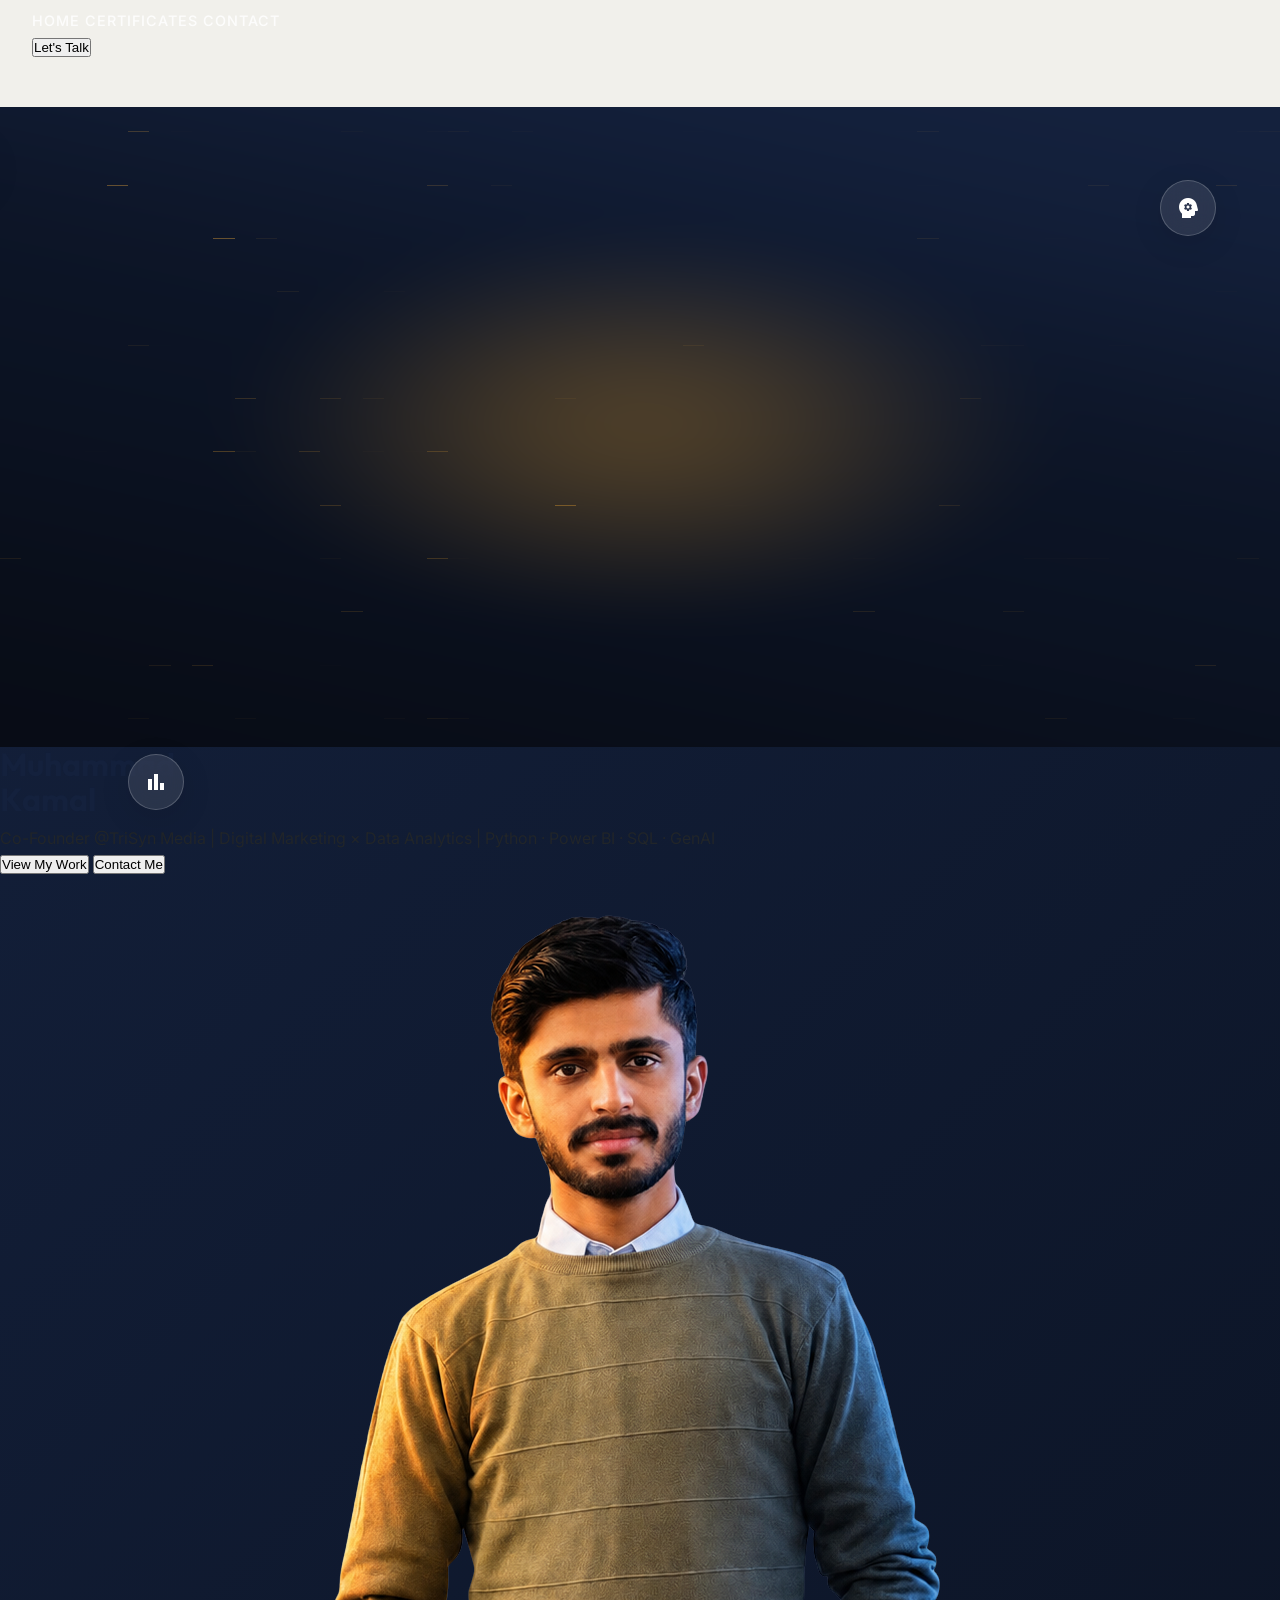
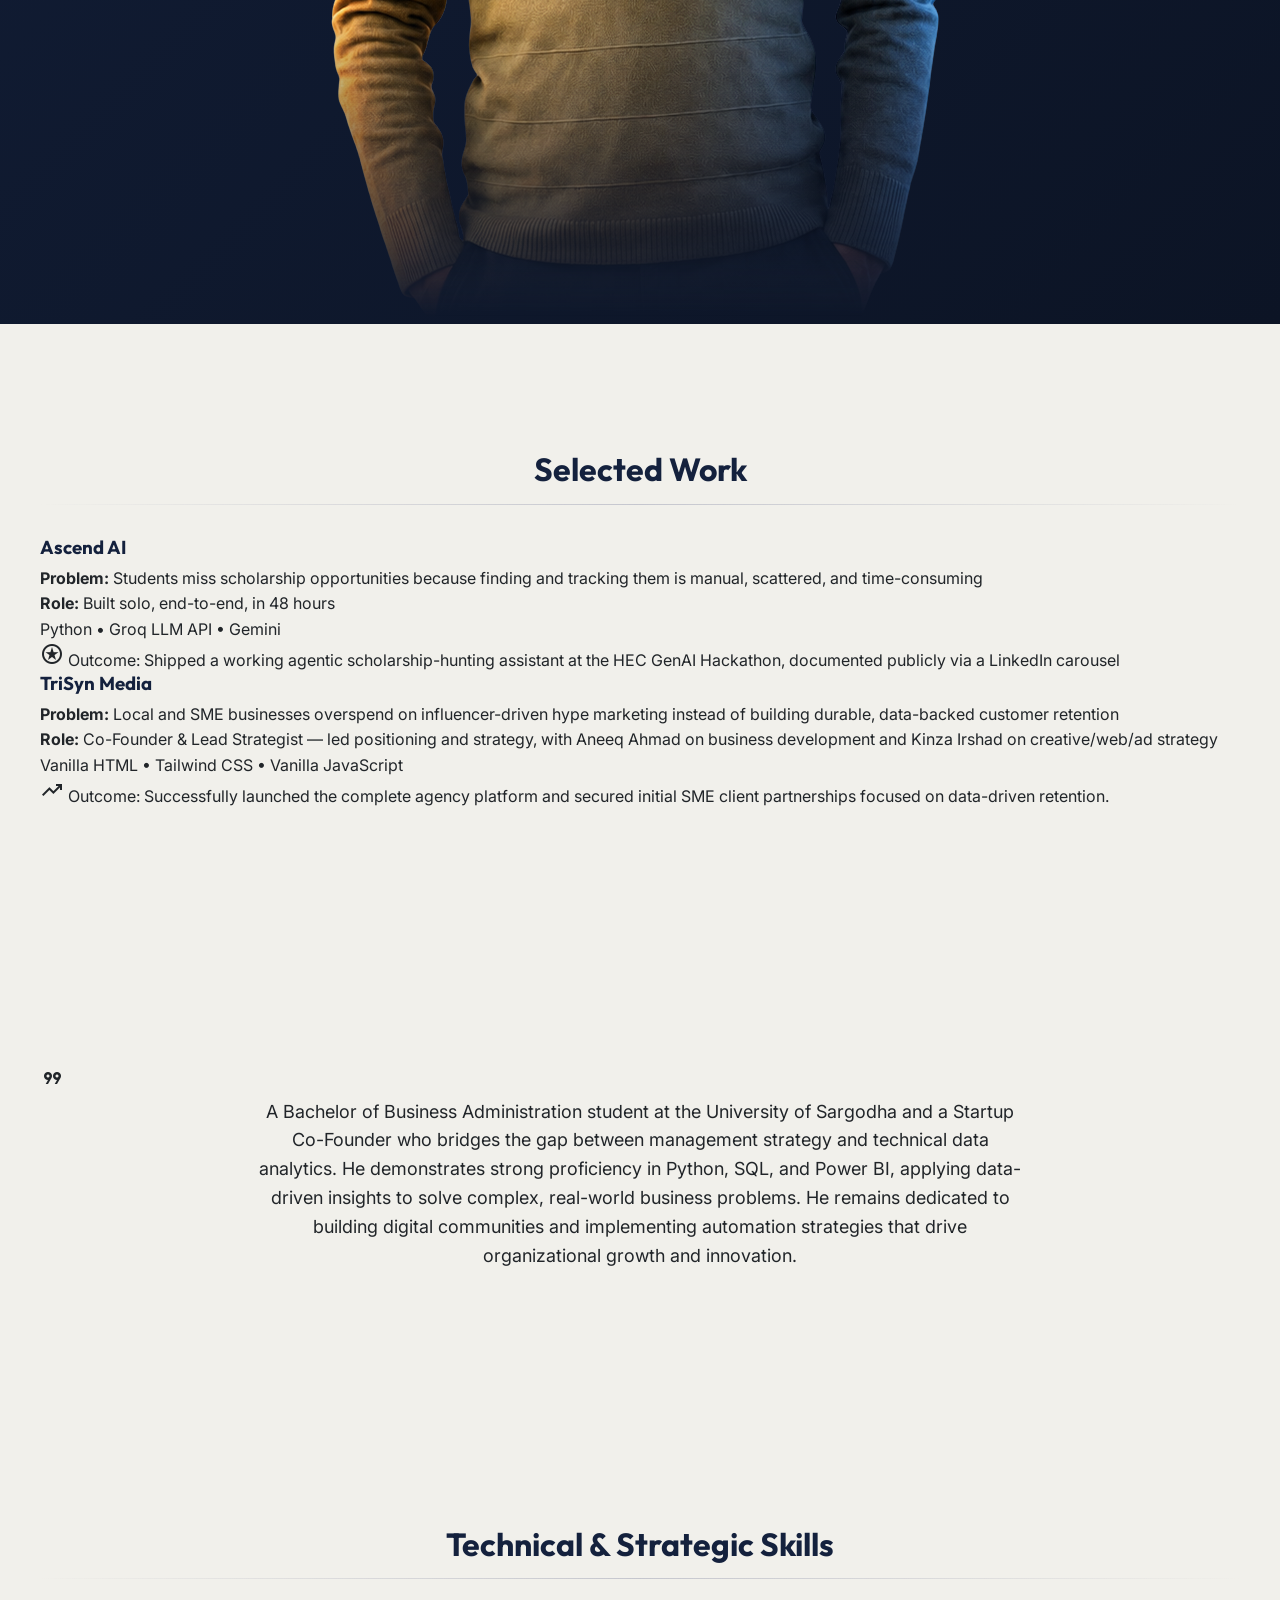
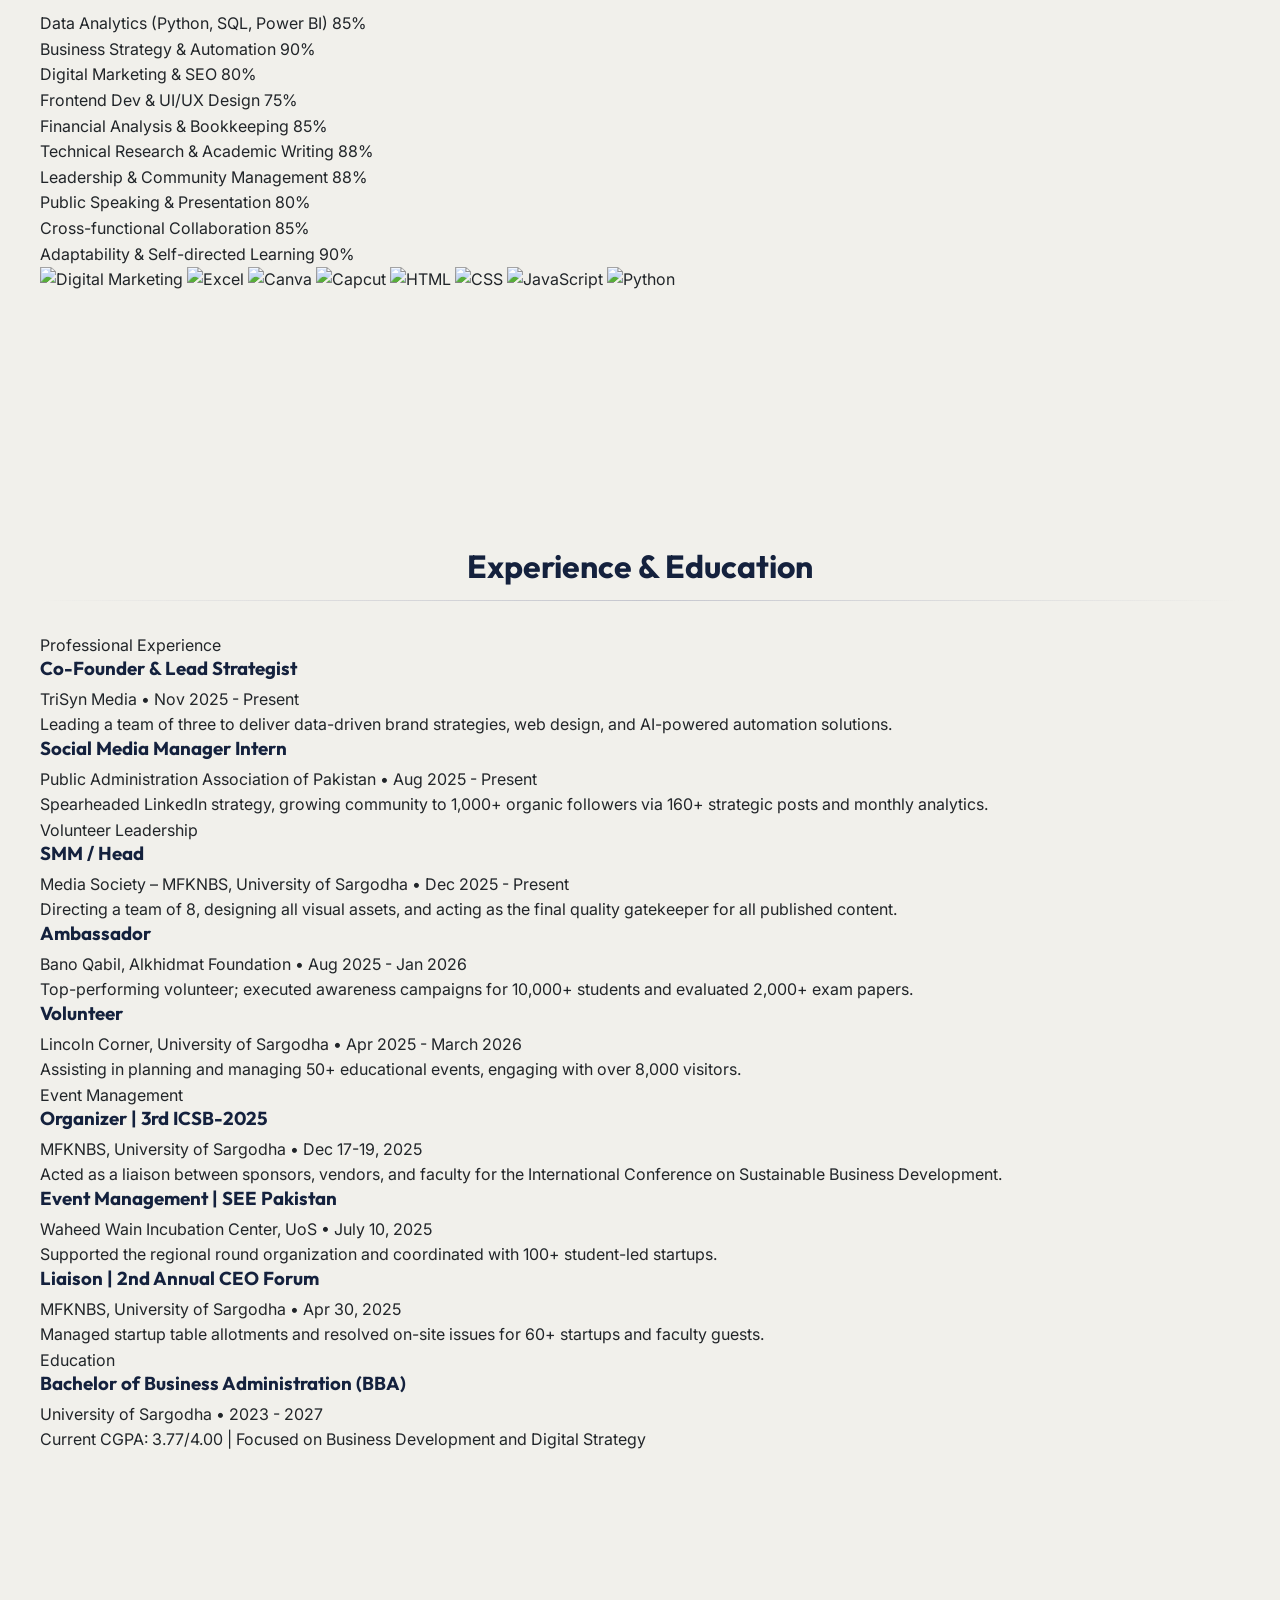
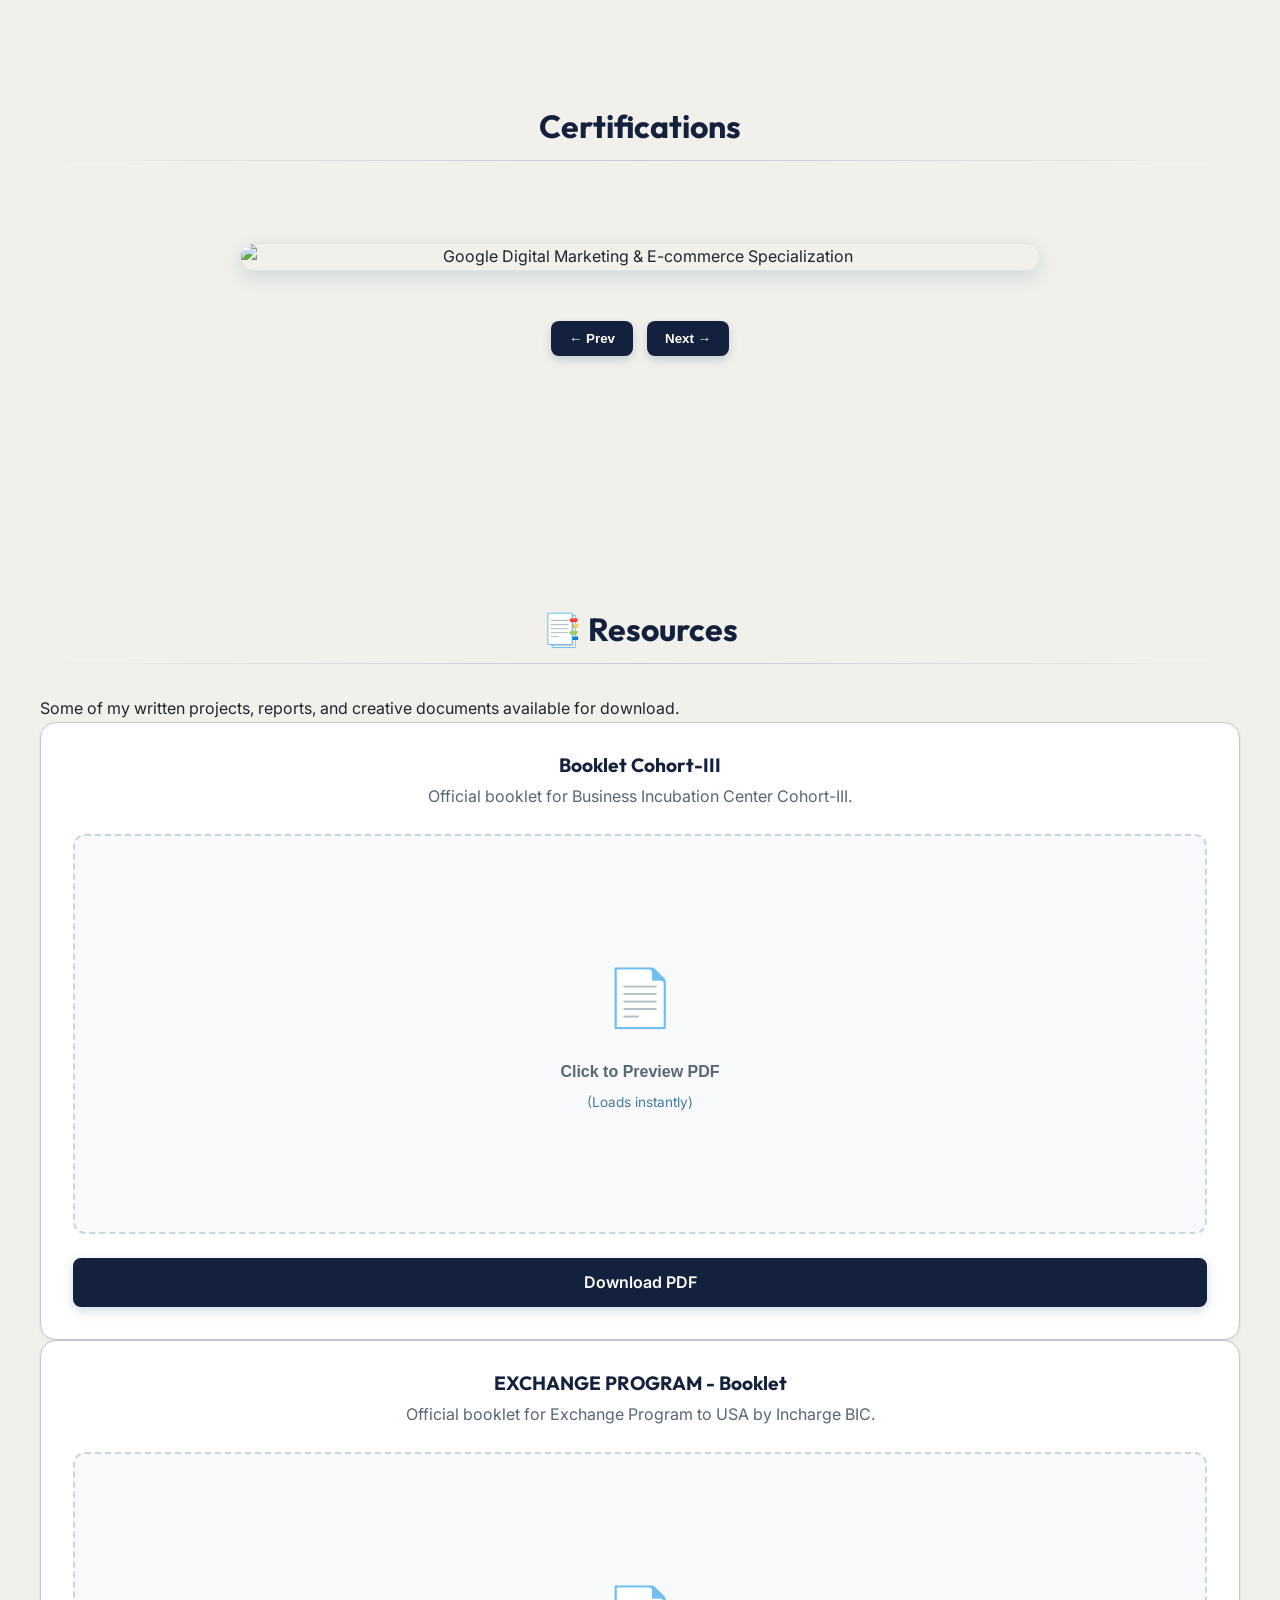
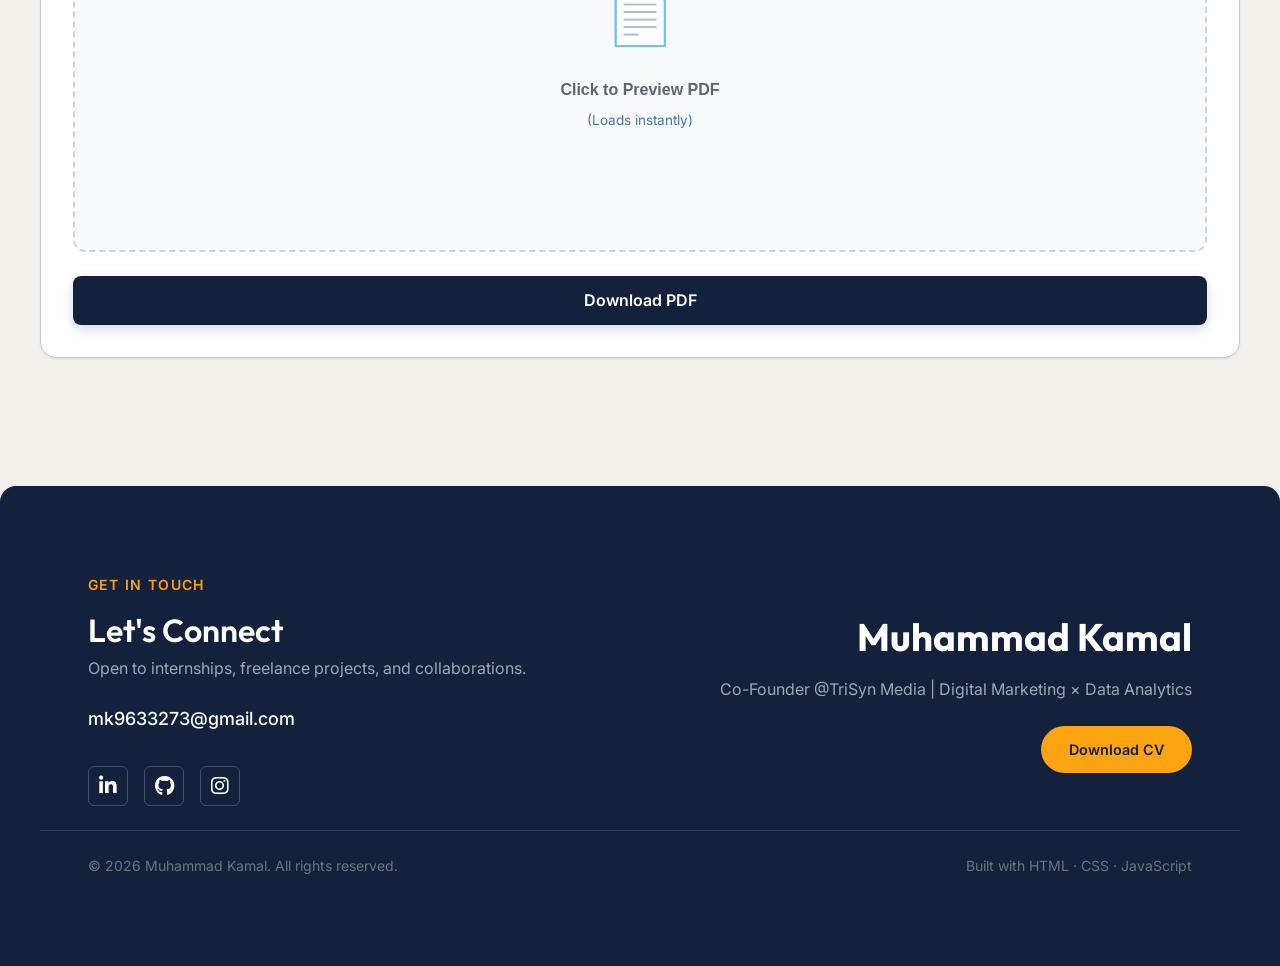
==== commit 56d19f98: "Hero height reduced, photo column resized to fit compact layout" ====
--- a/index.html
+++ b/index.html
@@ -89,8 +89,7 @@
 </style>
 
     <!-- Tailwind CDN & Fonts -->
-<script src="https://cdn.tailwindcss.com?plugins=forms,container-queries"></script>
-<link href="https://fonts.googleapis.com/css2?family=Material+Symbols+Outlined:wght,FILL@100..700,0..1&display=swap" rel="stylesheet" />
+<script src="https://cdn.tailwindcss.com/3.4.1"></script>
 
 <!-- Custom Design System Config -->
 <script id="tailwind-config">
@@ -115,6 +114,8 @@
         }
     }
 </script>
+<link href="https://fonts.googleapis.com/css2?family=Material+Symbols+Outlined:wght,FILL@100..700,0..1&display=swap" rel="stylesheet" />
+<link href="https://fonts.googleapis.com/css2?family=Inter:wght@400;500;600&family=Outfit:wght@600;700&display=swap" rel="stylesheet" />
     
     <!-- Schema.org Person JSON-LD -->
     <script type="application/ld+json">
@@ -145,7 +146,7 @@
 </head>
 <body>
 <nav class="fixed top-0 left-0 right-0 z-50 flex justify-center items-center transform-gpu">
-    <div class="bg-white/80 backdrop-blur-xl rounded-full mt-6 mx-auto w-fit px-6 py-2 border-[0.5px] border-white/50 shadow-xl flex items-center gap-8">
+    <div class="bg-white/80 backdrop-blur-xl rounded-b-full mx-auto w-fit px-6 py-2 border-[0.5px] border-white/50 shadow-xl flex items-center gap-8">
         
         <!-- Navigation Links -->
         <div class="flex items-center gap-6">
@@ -162,12 +163,12 @@
 
         <!-- Hire Me Button -->
         <button class="font-body-md text-body-md bg-secondary-container text-on-secondary-container font-bold rounded-full px-5 py-2 hover:scale-110 transition-transform duration-300 cursor-pointer active:scale-95 glow-amber">
-            Hire Me
+            Let's Talk
         </button>
 
     </div>
 </nav>
-<header class="gradient-bg-hero min-h-screen flex items-center px-margin-mobile md:px-margin-desktop pt-32 pb-stack-lg relative overflow-hidden" id="home">
+<header class="gradient-bg-hero h-auto min-h-[650px] flex items-center px-8 md:px-16 lg:px-24 pt-20 pb-16 relative overflow-hidden" id="home">
 <!-- Shader Background -->
 <!-- STITCH_SHADER_START:ANIMATION_14 class="absolute inset-0 w-full h-full -z-10" -->
 <div class="absolute inset-0 w-full h-full -z-10" style="display:block;">
@@ -290,12 +291,12 @@
 </script>
 </div>
 <!-- STITCH_SHADER_END:ANIMATION_14 -->
-<div class="max-w-container-max mx-auto w-full grid grid-cols-1 lg:grid-cols-12 gap-8 items-center z-10">
-<div class="lg:col-span-7 flex flex-col justify-center text-left z-20 order-2 lg:order-1 pt-12 lg:pt-0">
-<h1 class="font-display-lg-mobile md:font-display-lg text-display-lg-mobile md:text-display-lg text-on-primary mb-6 leading-tight fade-in-up delay-100">
+<div class="max-w-7xl mx-auto w-full grid grid-cols-1 lg:grid-cols-2 gap-8 items-center z-10">
+<div class="flex flex-col justify-center text-left z-20 order-2 lg:order-1 pt-12 lg:pt-0">
+<h1 class="text-5xl md:text-6xl lg:text-7xl font-bold text-on-primary mb-6 leading-tight fade-in-up delay-100">
                     Muhammad <br class="hidden lg:block"/>Kamal
                 </h1>
-<p class="font-body-lg text-body-lg text-inverse-primary max-w-xl tracking-wide text-xl md:text-2xl mb-8 border-l-4 border-secondary-container pl-6 fade-in-up delay-200">
+<p class="font-body-lg text-body-lg text-white/90 max-w-xl tracking-wide text-xl md:text-2xl mb-8 border-l-4 border-secondary-container pl-6 fade-in-up delay-200">
                     Co-Founder @TriSyn Media | Digital Marketing × Data Analytics | Python · Power BI · SQL · GenAI
                 </p>
 <div class="flex gap-4 fade-in-up delay-300">
@@ -307,14 +308,14 @@
                     </button>
 </div>
 </div>
-<div class="lg:col-span-5 relative h-[500px] lg:h-[700px] w-full order-1 lg:order-2 flex justify-center lg:justify-end items-end">
+<div class="relative h-[400px] lg:h-[500px] w-full order-1 lg:order-2 flex justify-center lg:justify-end items-center">
 <div class="absolute inset-0 z-0">
 <div class="orbit-icon icon-1"><span class="material-symbols-outlined" style="font-variation-settings: 'FILL' 1;">terminal</span></div>
 <div class="orbit-icon icon-2"><span class="material-symbols-outlined" style="font-variation-settings: 'FILL' 1;">database</span></div>
 <div class="orbit-icon icon-3"><span class="material-symbols-outlined" style="font-variation-settings: 'FILL' 1;">bar_chart</span></div>
 <div class="orbit-icon icon-4"><span class="material-symbols-outlined" style="font-variation-settings: 'FILL' 1;">psychology</span></div>
 </div>
-<img class="hero-cutout relative z-10 max-h-full object-contain object-bottom scale-110 lg:scale-125 transform translate-y-8 lg:translate-x-8" alt="Muhammad Kamal" src="./assets/images/MuhammadKama.jpeg"/>
+<img class="hero-cutout relative z-10 max-h-full object-contain object-bottom scale-110 lg:scale-125 transform translate-y-8" alt="Muhammad Kamal" src="./assets/images/1.png"/>
 </div>
 </div>
 <!-- Ambient background glow -->
@@ -328,32 +329,32 @@
 <h2 class="font-headline-lg text-headline-lg text-on-background mb-stack-md border-b border-outline-variant/30 pb-4">
                 Selected Work
             </h2>
-<div class="grid grid-cols-1 md:grid-cols-2 gap-gutter">
+<div class="grid grid-cols-1 md:grid-cols-2 gap-8">
 <!-- Card 1 -->
-<div class="bg-surface rounded-xl p-8 border-[0.5px] border-outline-variant shadow-sm hover:shadow-xl hover:scale-[1.02] hover:shadow-[0_8px_30px_rgba(255,165,21,0.15)] transition-all duration-300 flex flex-col group reveal-on-scroll">
-<h3 class="font-headline-md text-headline-md text-on-background mb-3">Ascend AI</h3>
+<div class="bg-surface rounded-xl p-8 border-[0.5px] border-outline-variant border-l-4 border-secondary shadow-sm hover:shadow-xl hover:scale-[1.02] hover:shadow-[0_8px_30px_rgba(255,165,21,0.15)] transition-all duration-300 flex flex-col group reveal-on-scroll">
+<h3 class="font-headline-md text-headline-md text-primary mb-3">Ascend AI</h3>
 <div class="font-body-md text-body-md text-on-surface-variant mb-6 flex-grow space-y-2">
     <p><strong>Problem:</strong> Students miss scholarship opportunities because finding and tracking them is manual, scattered, and time-consuming</p>
     <p><strong>Role:</strong> Built solo, end-to-end, in 48 hours</p>
 </div>
 <div class="mt-auto flex flex-col gap-4">
 <span class="font-label-sm text-label-sm text-on-surface-variant uppercase tracking-wider">Python • Groq LLM API • Gemini</span>
-<div class="bg-on-tertiary-container text-on-primary px-4 py-2 rounded-lg font-label-md text-label-md flex items-center gap-2 shadow-sm leading-tight">
+<div class="bg-primary text-on-primary px-4 py-2 rounded-lg font-label-md text-label-md flex items-center gap-2 shadow-sm leading-tight">
     <span class="material-symbols-outlined text-[16px]">stars</span>
     <span>Outcome: Shipped a working agentic scholarship-hunting assistant at the HEC GenAI Hackathon, documented publicly via a LinkedIn carousel</span>
 </div>
 </div>
 </div>
 <!-- Card 2 -->
-<div class="bg-surface rounded-xl p-8 border-[0.5px] border-outline-variant shadow-sm hover:shadow-xl hover:scale-[1.02] hover:shadow-[0_8px_30px_rgba(255,165,21,0.15)] transition-all duration-300 flex flex-col group reveal-on-scroll delay-100">
-<h3 class="font-headline-md text-headline-md text-on-background mb-3">TriSyn Media</h3>
+<div class="bg-surface rounded-xl p-8 border-[0.5px] border-outline-variant border-l-4 border-secondary shadow-sm hover:shadow-xl hover:scale-[1.02] hover:shadow-[0_8px_30px_rgba(255,165,21,0.15)] transition-all duration-300 flex flex-col group reveal-on-scroll delay-100">
+<h3 class="font-headline-md text-headline-md text-primary mb-3">TriSyn Media</h3>
 <div class="font-body-md text-body-md text-on-surface-variant mb-6 flex-grow space-y-2">
     <p><strong>Problem:</strong> Local and SME businesses overspend on influencer-driven hype marketing instead of building durable, data-backed customer retention</p>
     <p><strong>Role:</strong> Co-Founder & Lead Strategist — led positioning and strategy, with Aneeq Ahmad on business development and Kinza Irshad on creative/web/ad strategy</p>
 </div>
 <div class="mt-auto flex flex-col gap-4">
 <span class="font-label-sm text-label-sm text-on-surface-variant uppercase tracking-wider">Vanilla HTML • Tailwind CSS • Vanilla JavaScript</span>
-<div class="bg-on-tertiary-container text-on-primary px-4 py-2 rounded-lg font-label-md text-label-md flex items-center gap-2 shadow-sm leading-tight">
+<div class="bg-primary text-on-primary px-4 py-2 rounded-lg font-label-md text-label-md flex items-center gap-2 shadow-sm leading-tight">
     <span class="material-symbols-outlined text-[16px]">trending_up</span>
     <span>Outcome: Successfully launched the complete agency platform and secured initial SME client partnerships focused on data-driven retention.</span>
 </div>
@@ -390,7 +391,7 @@
 <span class="font-label-md text-label-md text-surface-tint font-bold">85%</span>
 </div>
 <div class="w-full h-2 bg-surface-variant rounded-full overflow-hidden">
-<div class="h-full bg-surface-tint rounded-full" style="width: 85%;"></div>
+<div class="h-full rounded-full" style="width: 85%; background-color: var(--secondary);"></div>
 </div>
 </div>
 <!-- Skill 2 -->
@@ -400,7 +401,7 @@
 <span class="font-label-md text-label-md text-surface-tint font-bold">90%</span>
 </div>
 <div class="w-full h-2 bg-surface-variant rounded-full overflow-hidden">
-<div class="h-full bg-surface-tint rounded-full" style="width: 90%;"></div>
+<div class="h-full rounded-full" style="width: 90%; background-color: var(--secondary);"></div>
 </div>
 </div>
 <!-- Skill 3 -->
@@ -410,7 +411,7 @@
 <span class="font-label-md text-label-md text-surface-tint font-bold">80%</span>
 </div>
 <div class="w-full h-2 bg-surface-variant rounded-full overflow-hidden">
-<div class="h-full bg-surface-tint rounded-full" style="width: 80%;"></div>
+<div class="h-full rounded-full" style="width: 80%; background-color: var(--secondary);"></div>
 </div>
 </div>
 <!-- Skill 4 -->
@@ -420,7 +421,7 @@
 <span class="font-label-md text-label-md text-surface-tint font-bold">75%</span>
 </div>
 <div class="w-full h-2 bg-surface-variant rounded-full overflow-hidden">
-<div class="h-full bg-surface-tint rounded-full" style="width: 75%;"></div>
+<div class="h-full rounded-full" style="width: 75%; background-color: var(--secondary);"></div>
 </div>
 </div>
 <!-- Skill 5 -->
@@ -430,7 +431,7 @@
 <span class="font-label-md text-label-md text-surface-tint font-bold">85%</span>
 </div>
 <div class="w-full h-2 bg-surface-variant rounded-full overflow-hidden">
-<div class="h-full bg-surface-tint rounded-full" style="width: 85%;"></div>
+<div class="h-full rounded-full" style="width: 85%; background-color: var(--secondary);"></div>
 </div>
 </div>
 <!-- Skill 6 -->
@@ -440,7 +441,47 @@
 <span class="font-label-md text-label-md text-surface-tint font-bold">88%</span>
 </div>
 <div class="w-full h-2 bg-surface-variant rounded-full overflow-hidden">
-<div class="h-full bg-surface-tint rounded-full" style="width: 88%;"></div>
+<div class="h-full rounded-full" style="width: 88%; background-color: var(--secondary);"></div>
+</div>
+</div>
+<!-- Skill 7 -->
+<div>
+<div class="flex justify-between mb-2">
+<span class="font-label-md text-label-md text-on-background font-bold">Leadership & Community Management</span>
+<span class="font-label-md text-label-md text-surface-tint font-bold">88%</span>
+</div>
+<div class="w-full h-2 bg-surface-variant rounded-full overflow-hidden">
+<div class="h-full rounded-full" style="width: 88%; background-color: var(--secondary);"></div>
+</div>
+</div>
+<!-- Skill 8 -->
+<div>
+<div class="flex justify-between mb-2">
+<span class="font-label-md text-label-md text-on-background font-bold">Public Speaking & Presentation</span>
+<span class="font-label-md text-label-md text-surface-tint font-bold">80%</span>
+</div>
+<div class="w-full h-2 bg-surface-variant rounded-full overflow-hidden">
+<div class="h-full rounded-full" style="width: 80%; background-color: var(--secondary);"></div>
+</div>
+</div>
+<!-- Skill 9 -->
+<div>
+<div class="flex justify-between mb-2">
+<span class="font-label-md text-label-md text-on-background font-bold">Cross-functional Collaboration</span>
+<span class="font-label-md text-label-md text-surface-tint font-bold">85%</span>
+</div>
+<div class="w-full h-2 bg-surface-variant rounded-full overflow-hidden">
+<div class="h-full rounded-full" style="width: 85%; background-color: var(--secondary);"></div>
+</div>
+</div>
+<!-- Skill 10 -->
+<div>
+<div class="flex justify-between mb-2">
+<span class="font-label-md text-label-md text-on-background font-bold">Adaptability & Self-directed Learning</span>
+<span class="font-label-md text-label-md text-surface-tint font-bold">90%</span>
+</div>
+<div class="w-full h-2 bg-surface-variant rounded-full overflow-hidden">
+<div class="h-full rounded-full" style="width: 90%; background-color: var(--secondary);"></div>
 </div>
 </div>
 </div>
--- a/css/main.css
+++ b/css/main.css
@@ -122,15 +122,15 @@
   gap: 2rem; /* Spacing between links */
   
   /* Glassmorphism Magic */
-  background: rgba(255, 255, 255, 0.1); /* 10% opacity white */
-  backdrop-filter: blur(12px);           /* Blurs the gradient behind it */
-  -webkit-backdrop-filter: blur(12px);   /* Safari support */
+  /* background: rgba(255, 255, 255, 0.1); */ /* 10% opacity white */
+  /* backdrop-filter: blur(12px); */           /* Blurs the gradient behind it */
+  /* -webkit-backdrop-filter: blur(12px); */   /* Safari support */
   
   /* Shape & Borders */
   padding: 0.5rem 2rem;                /* Plump padding */
-  border-radius: 50px;                   /* Perfect pill shape */
-  border: 1px solid rgba(255, 255, 255, 0.15); /* Subtle diamond border */
-  box-shadow: 0 8px 32px rgba(0, 0, 0, 0.1);   /* Soft drop shadow */
+  /* border-radius: 50px; */                   /* Perfect pill shape */
+  /* border: 1px solid rgba(255, 255, 255, 0.15); */ /* Subtle diamond border */
+  /* box-shadow: 0 8px 32px rgba(0, 0, 0, 0.1); */   /* Soft drop shadow */
   
   margin: 0 auto 2.5rem auto;            /* Push content down */
 }
@@ -1533,6 +1533,7 @@
   background-color: var(--primary);
   width: 100%;
   box-sizing: border-box;
+  border-radius: 1rem 1rem 0 0;
 }
 
 .v2-footer-content {
@@ -1541,7 +1542,7 @@
   gap: var(--space-6);
   max-width: var(--section-max-width);
   margin: 0 auto;
-  padding: var(--space-5) var(--space-6);
+  padding: var(--space-4) var(--space-6);
 }
 
 @media (min-width: 1024px) {
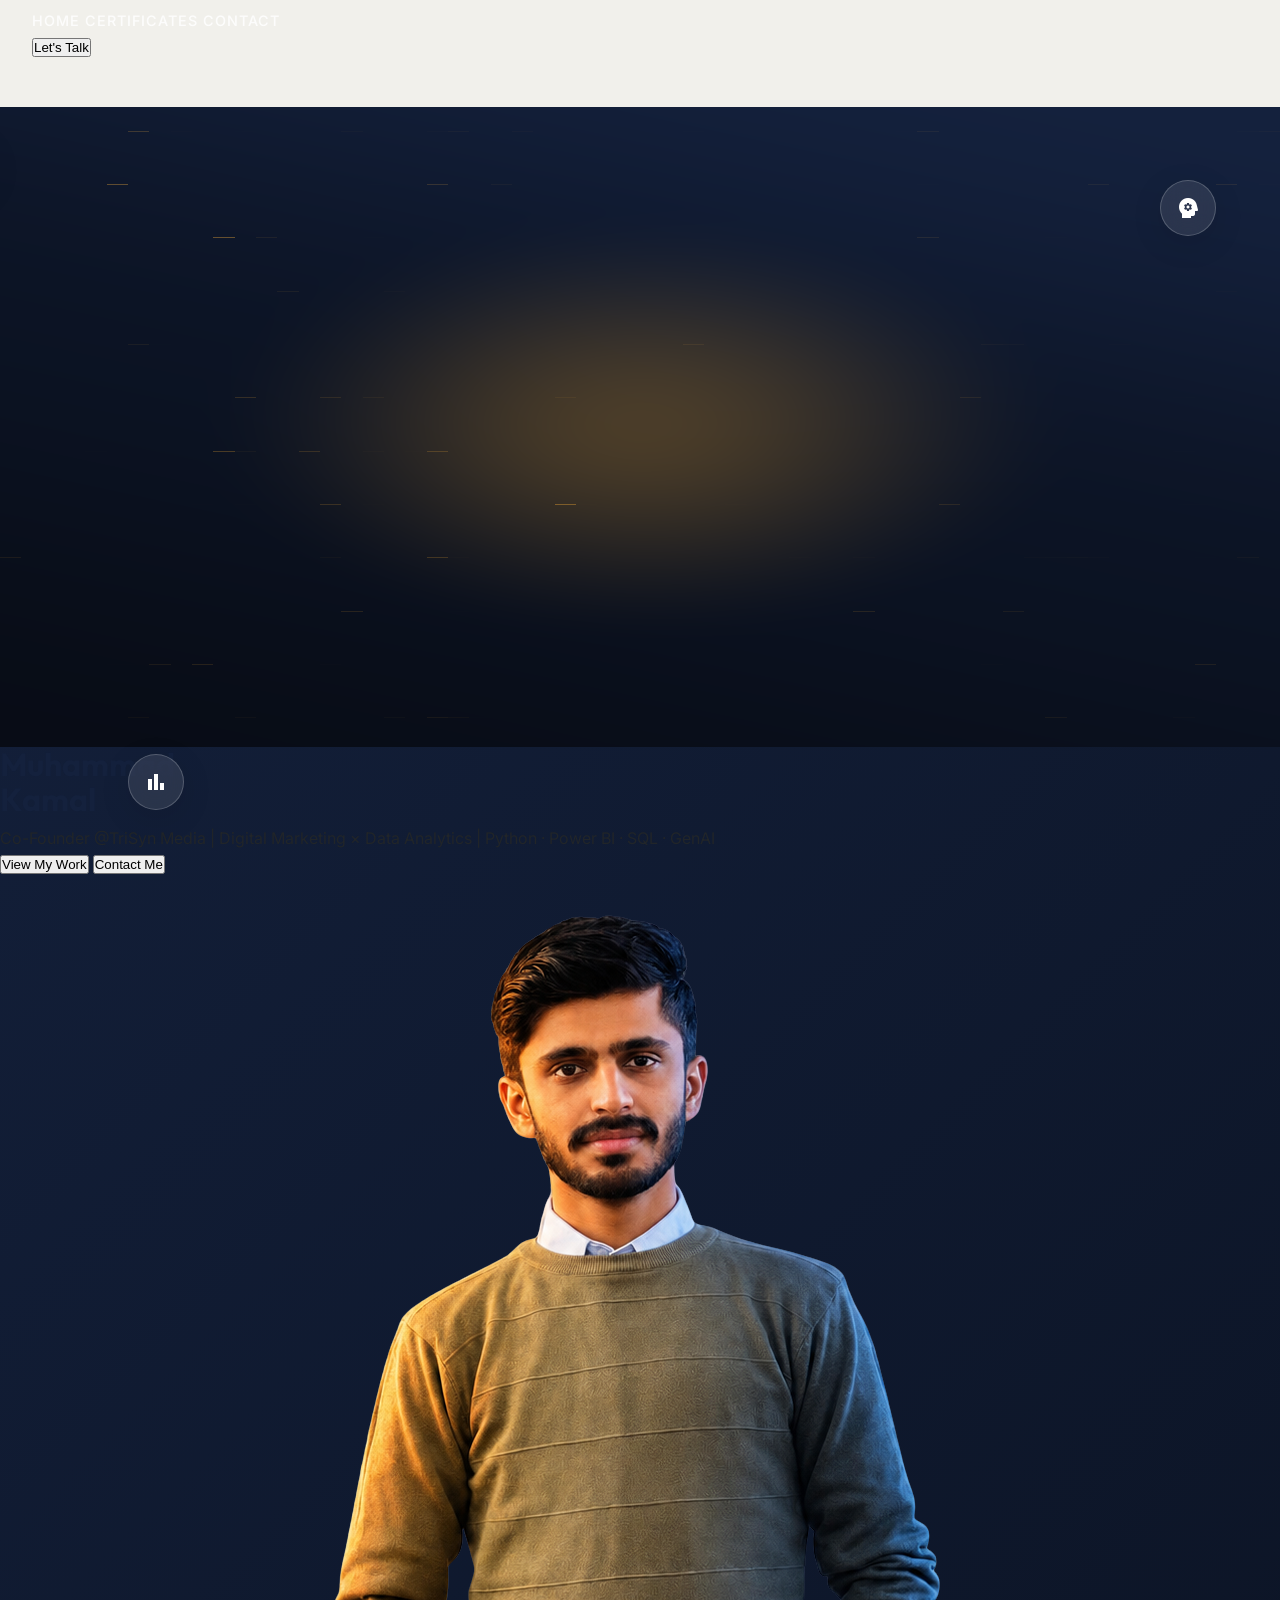
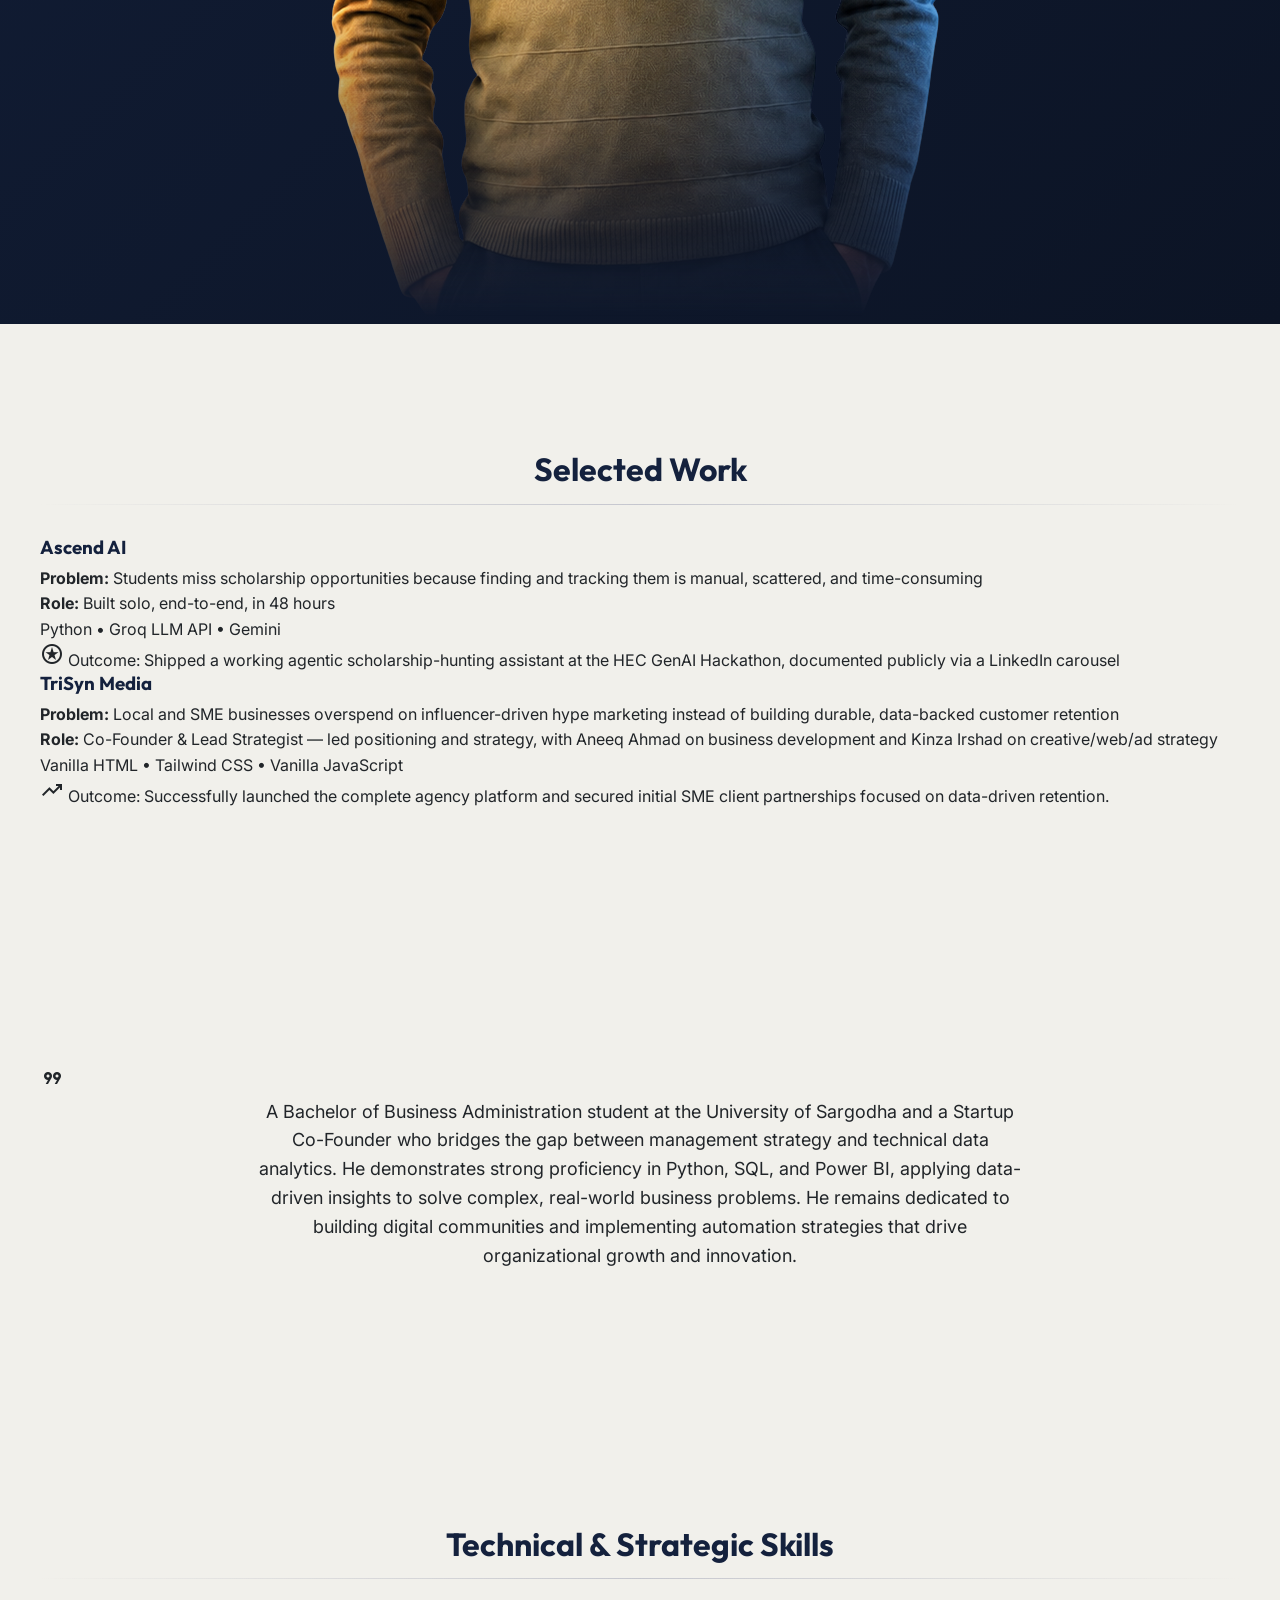
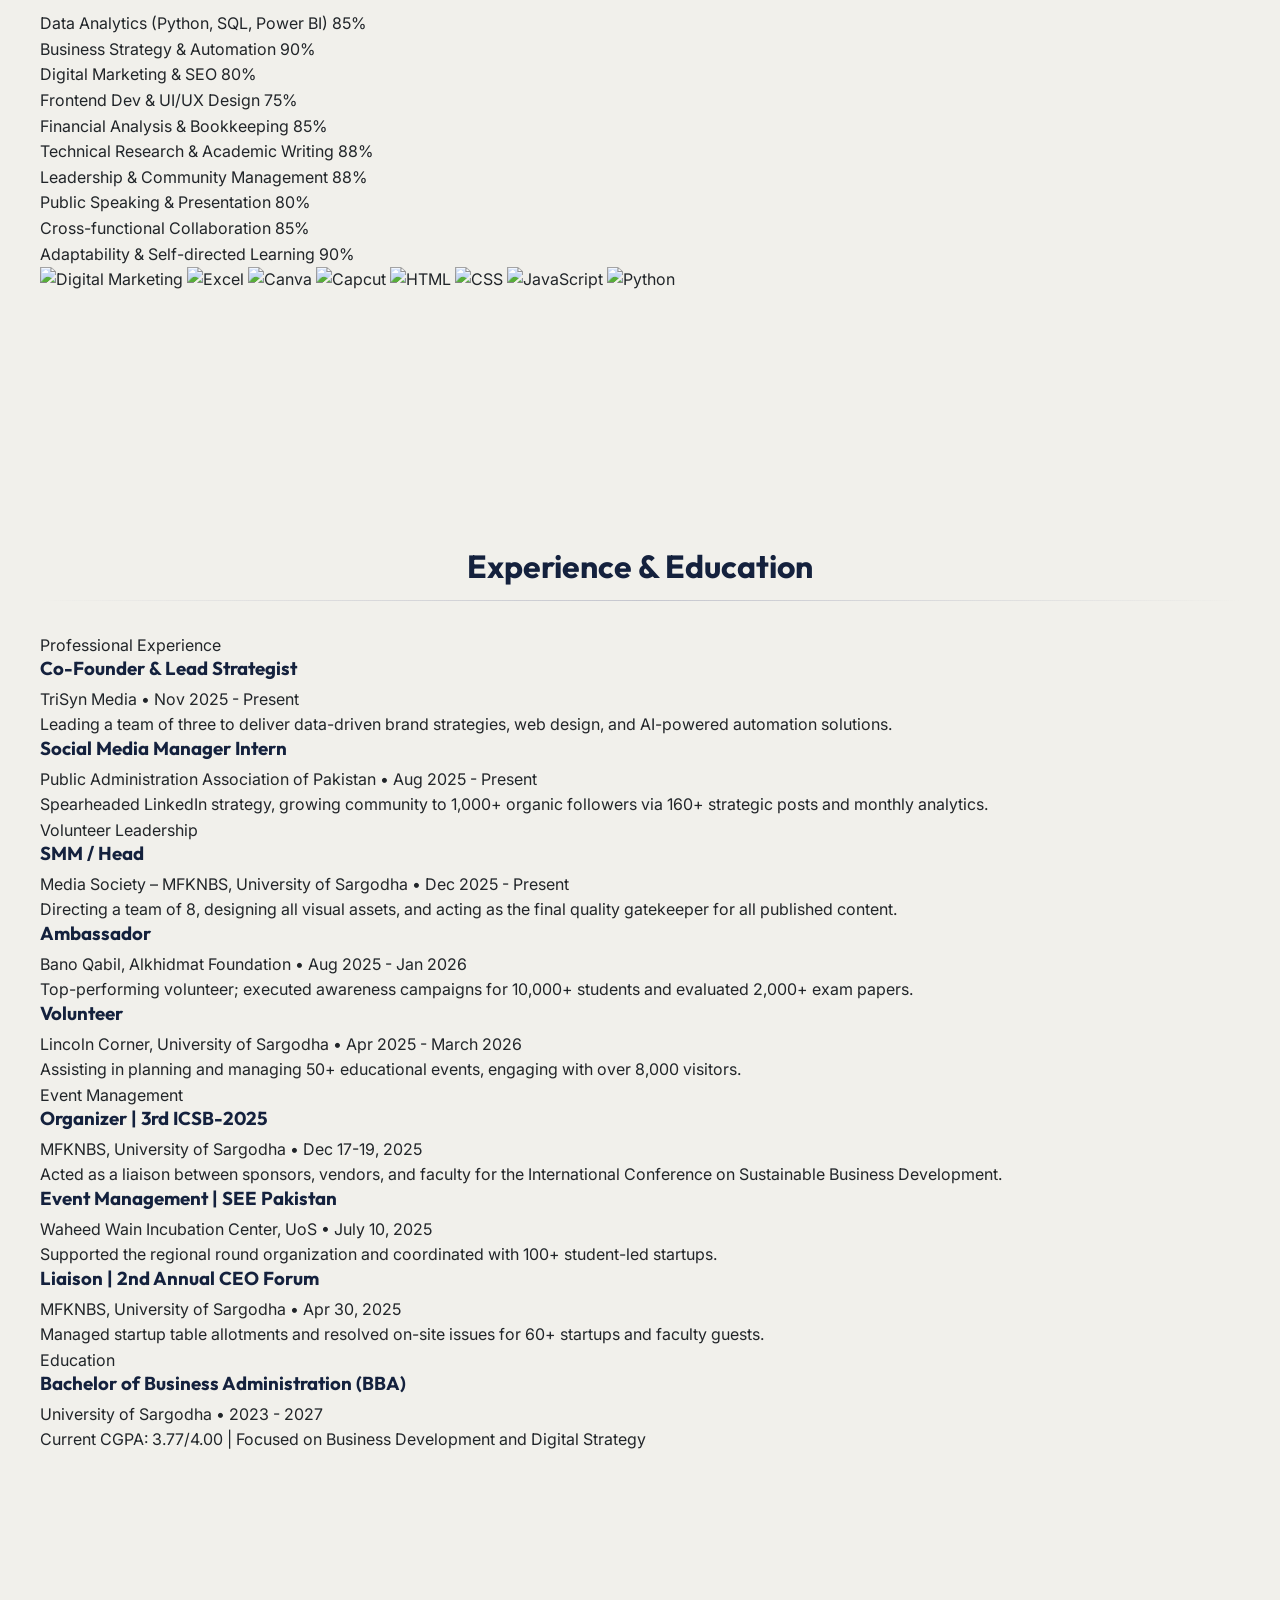
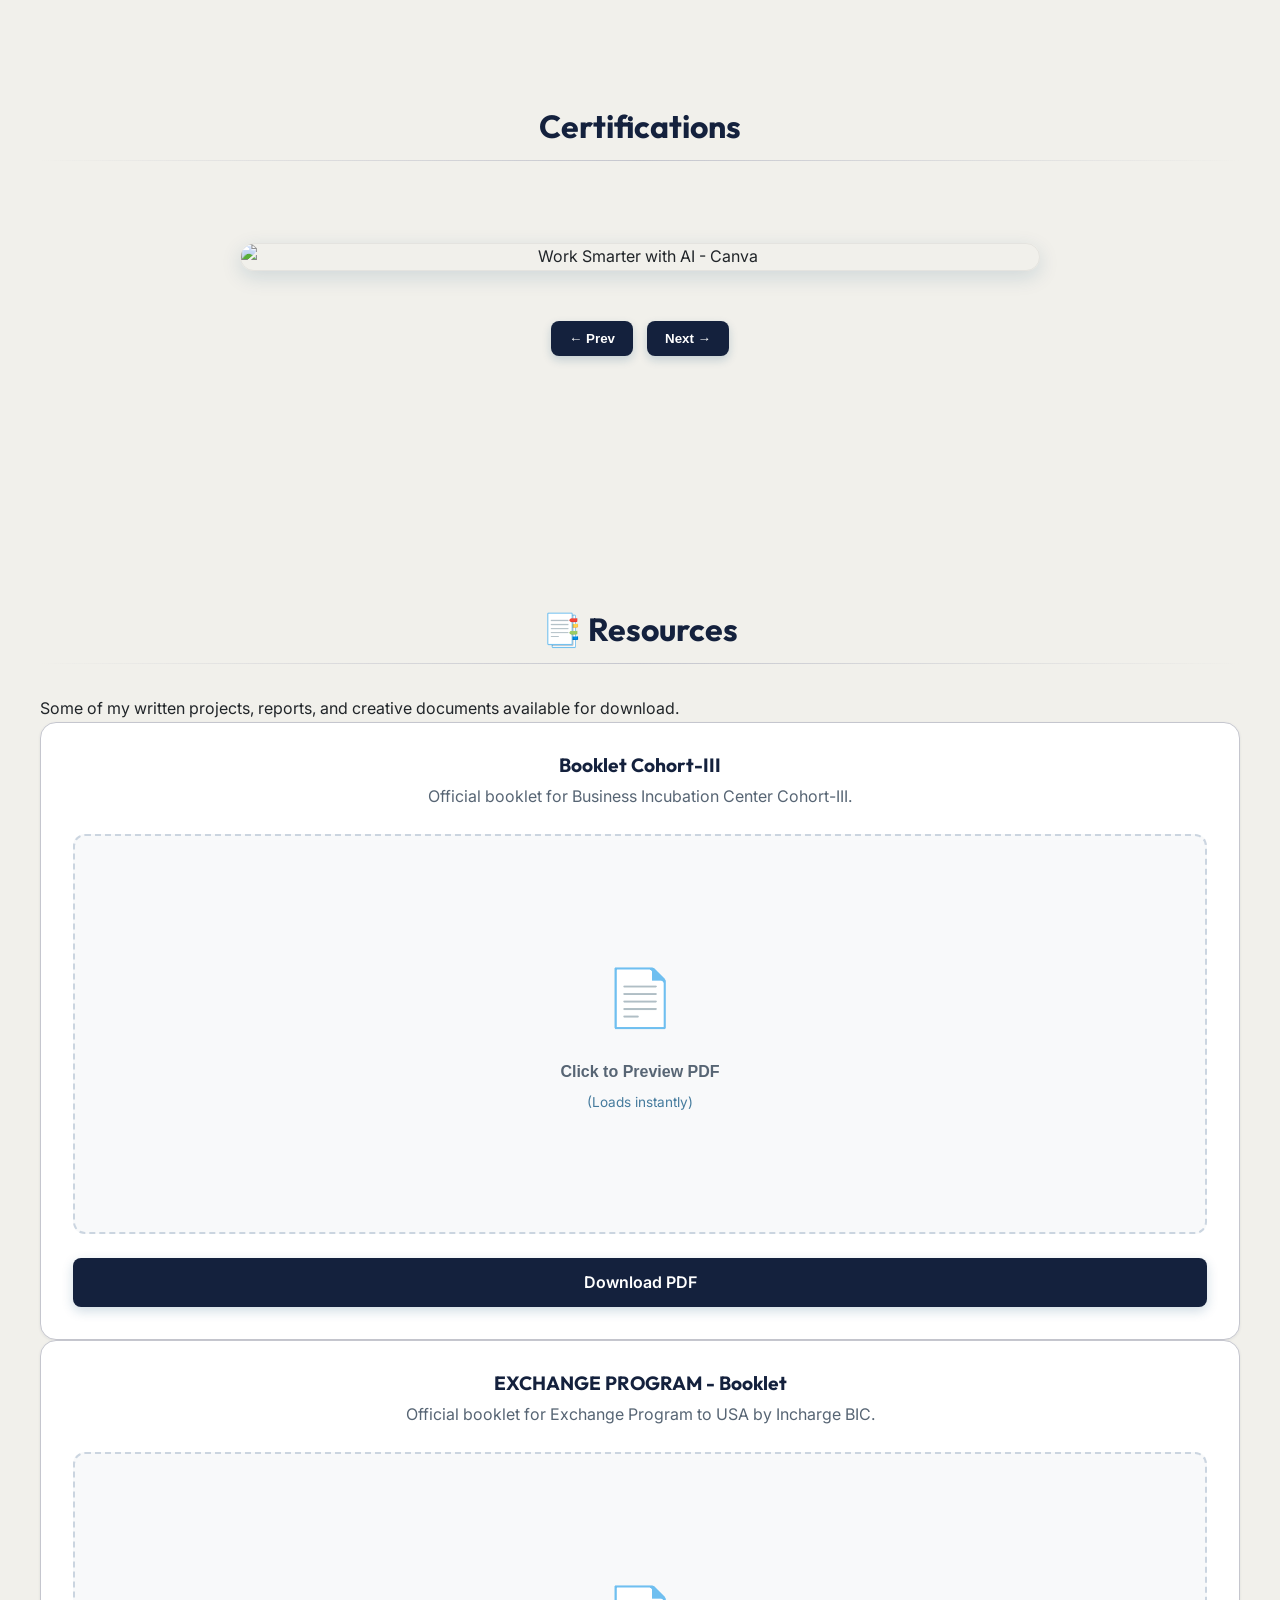
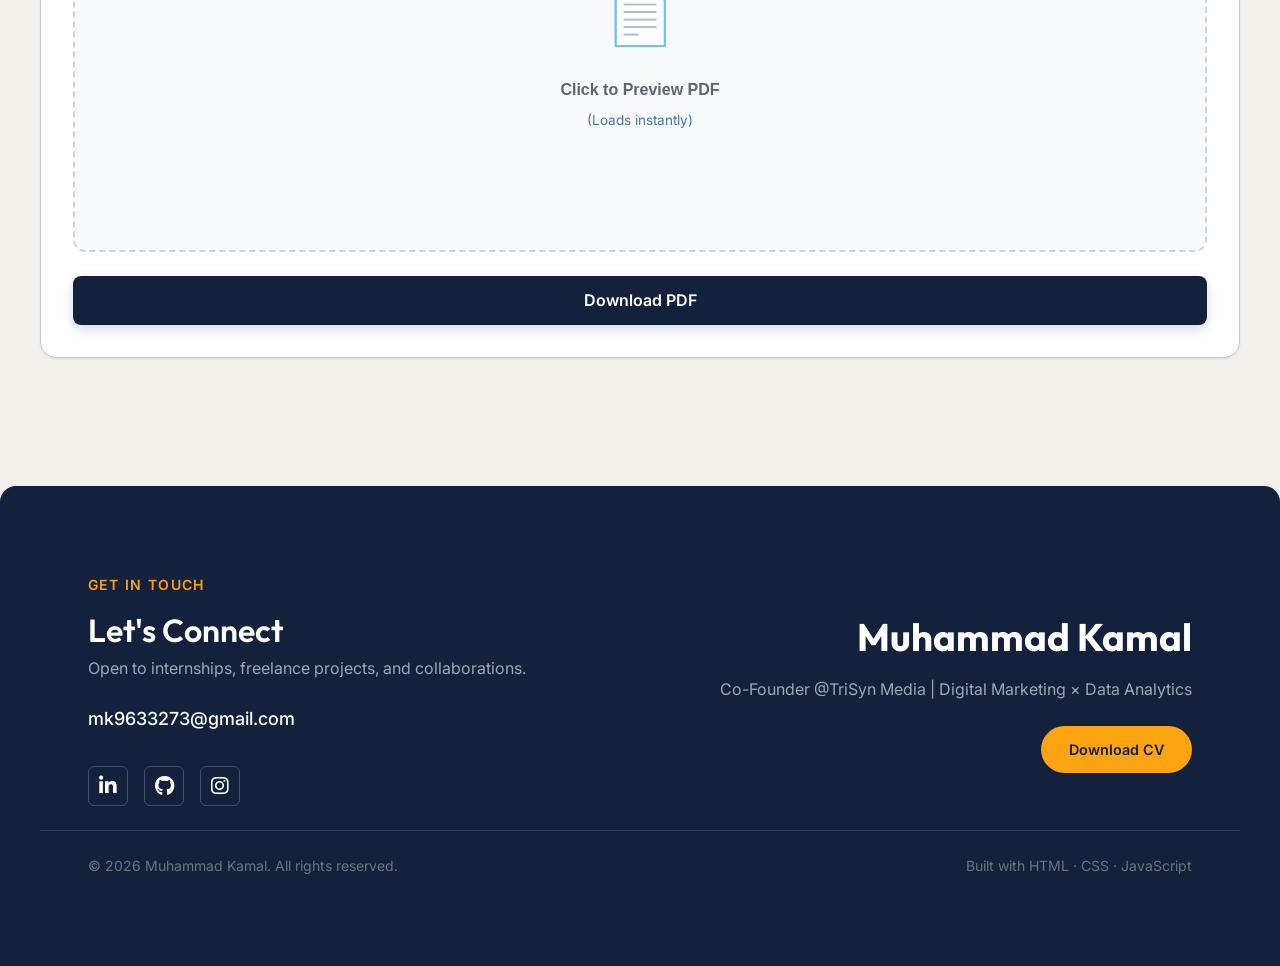
==== commit 038a0dac: "just a safe checkout for backup" ====
--- a/index.html
+++ b/index.html
@@ -146,7 +146,7 @@
 </head>
 <body>
 <nav class="fixed top-0 left-0 right-0 z-50 flex justify-center items-center transform-gpu">
-    <div class="bg-white/80 backdrop-blur-xl rounded-b-full mx-auto w-fit px-6 py-2 border-[0.5px] border-white/50 shadow-xl flex items-center gap-8">
+    <div class="bg-white/80 backdrop-blur-xl rounded-b-full mx-auto w-fit px-12 py-2 border-[0.5px] border-white/50 shadow-xl flex items-center gap-8">
         
         <!-- Navigation Links -->
         <div class="flex items-center gap-6">
@@ -168,7 +168,7 @@
 
     </div>
 </nav>
-<header class="gradient-bg-hero h-auto min-h-[650px] flex items-center px-8 md:px-16 lg:px-24 pt-20 pb-16 relative overflow-hidden" id="home">
+<header class="gradient-bg-hero h-auto min-h-[900px] flex items-center px-8 md:px-16 lg:px-24 pt-20 pb-16 relative overflow-hidden" id="home">
 <!-- Shader Background -->
 <!-- STITCH_SHADER_START:ANIMATION_14 class="absolute inset-0 w-full h-full -z-10" -->
 <div class="absolute inset-0 w-full h-full -z-10" style="display:block;">
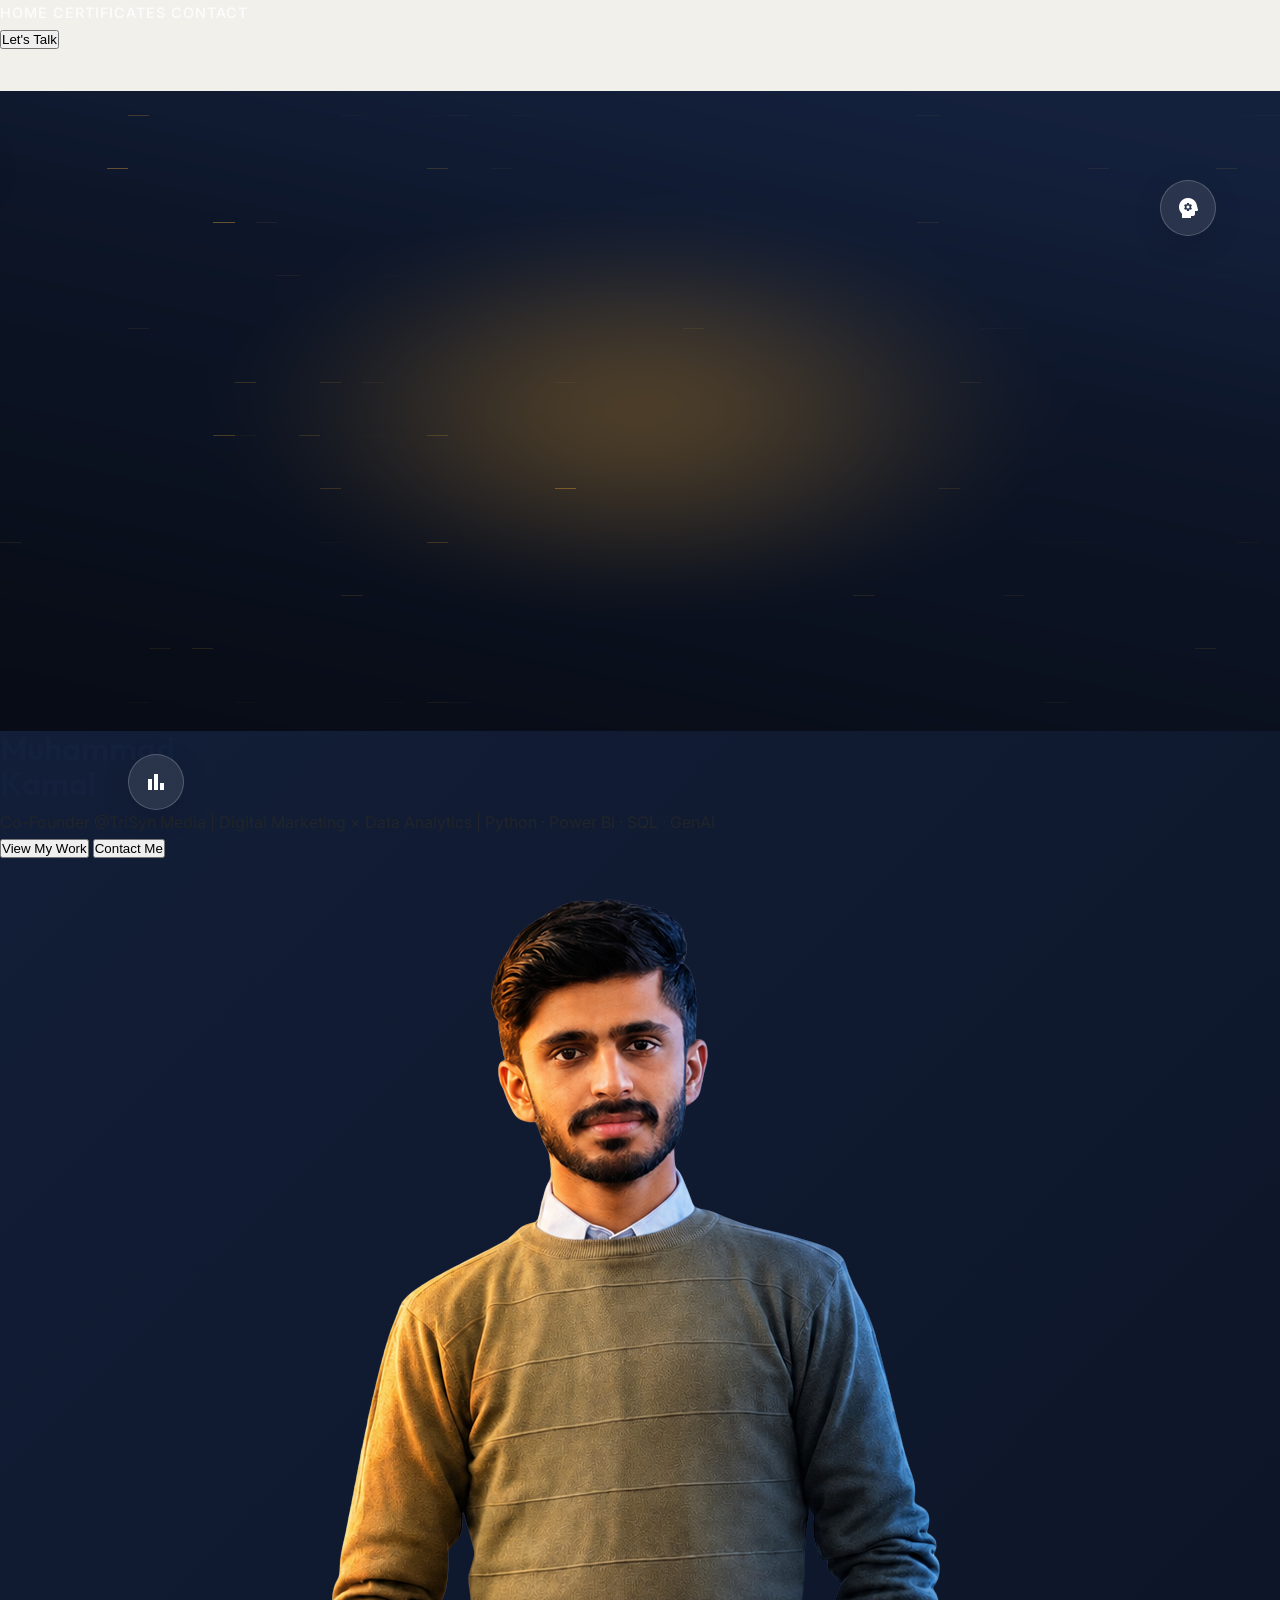
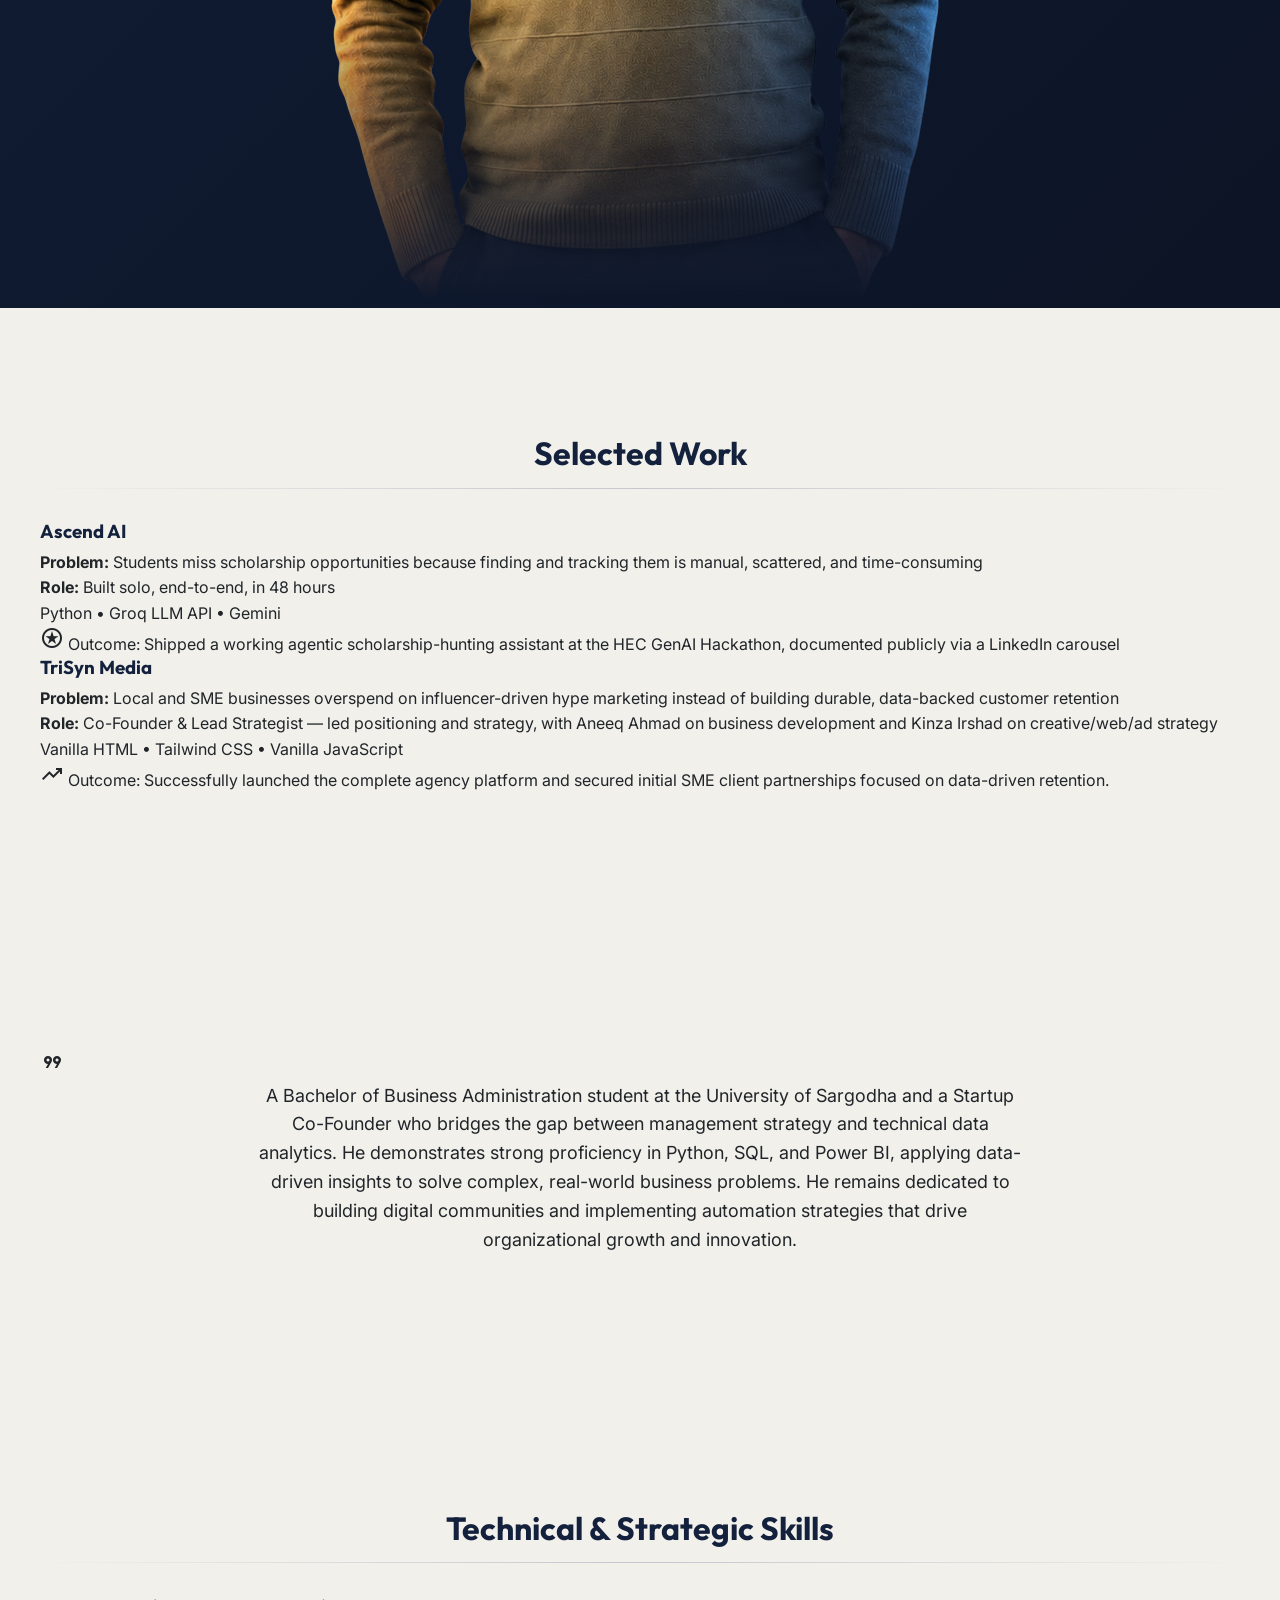
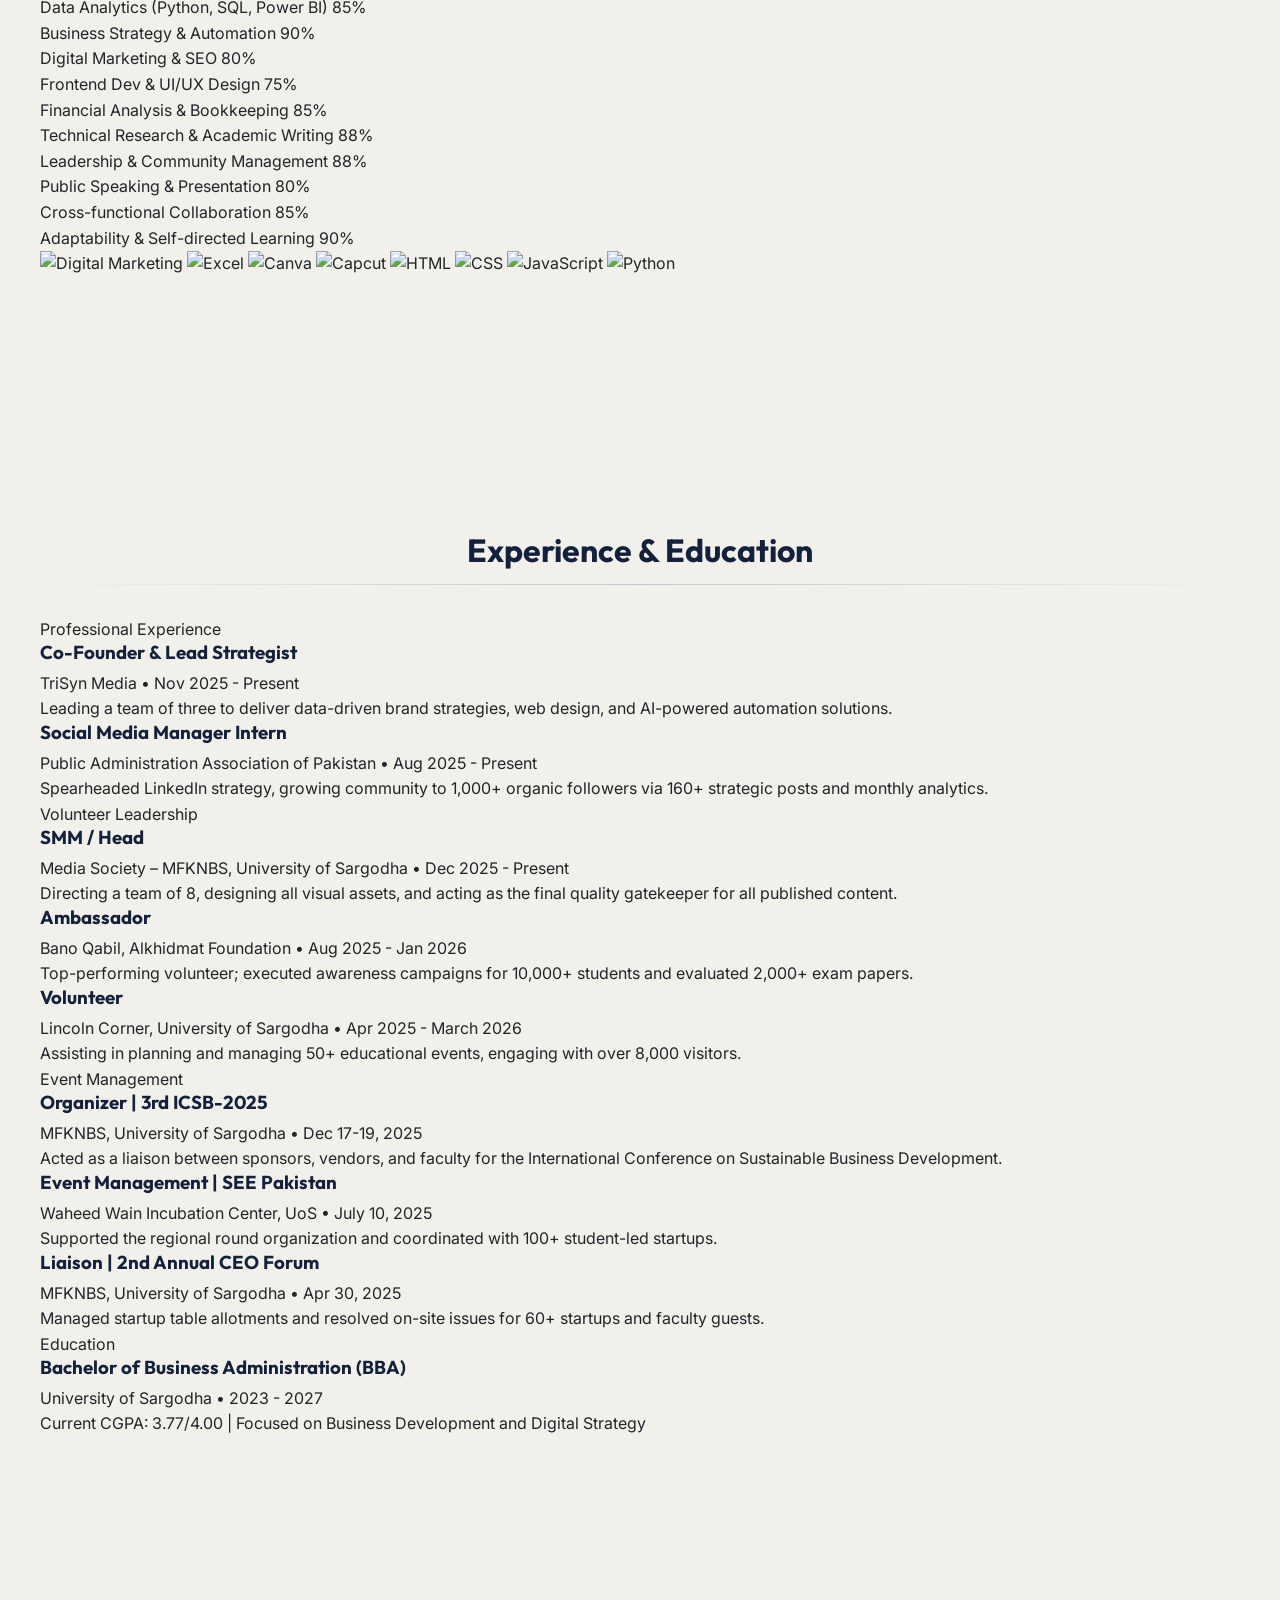
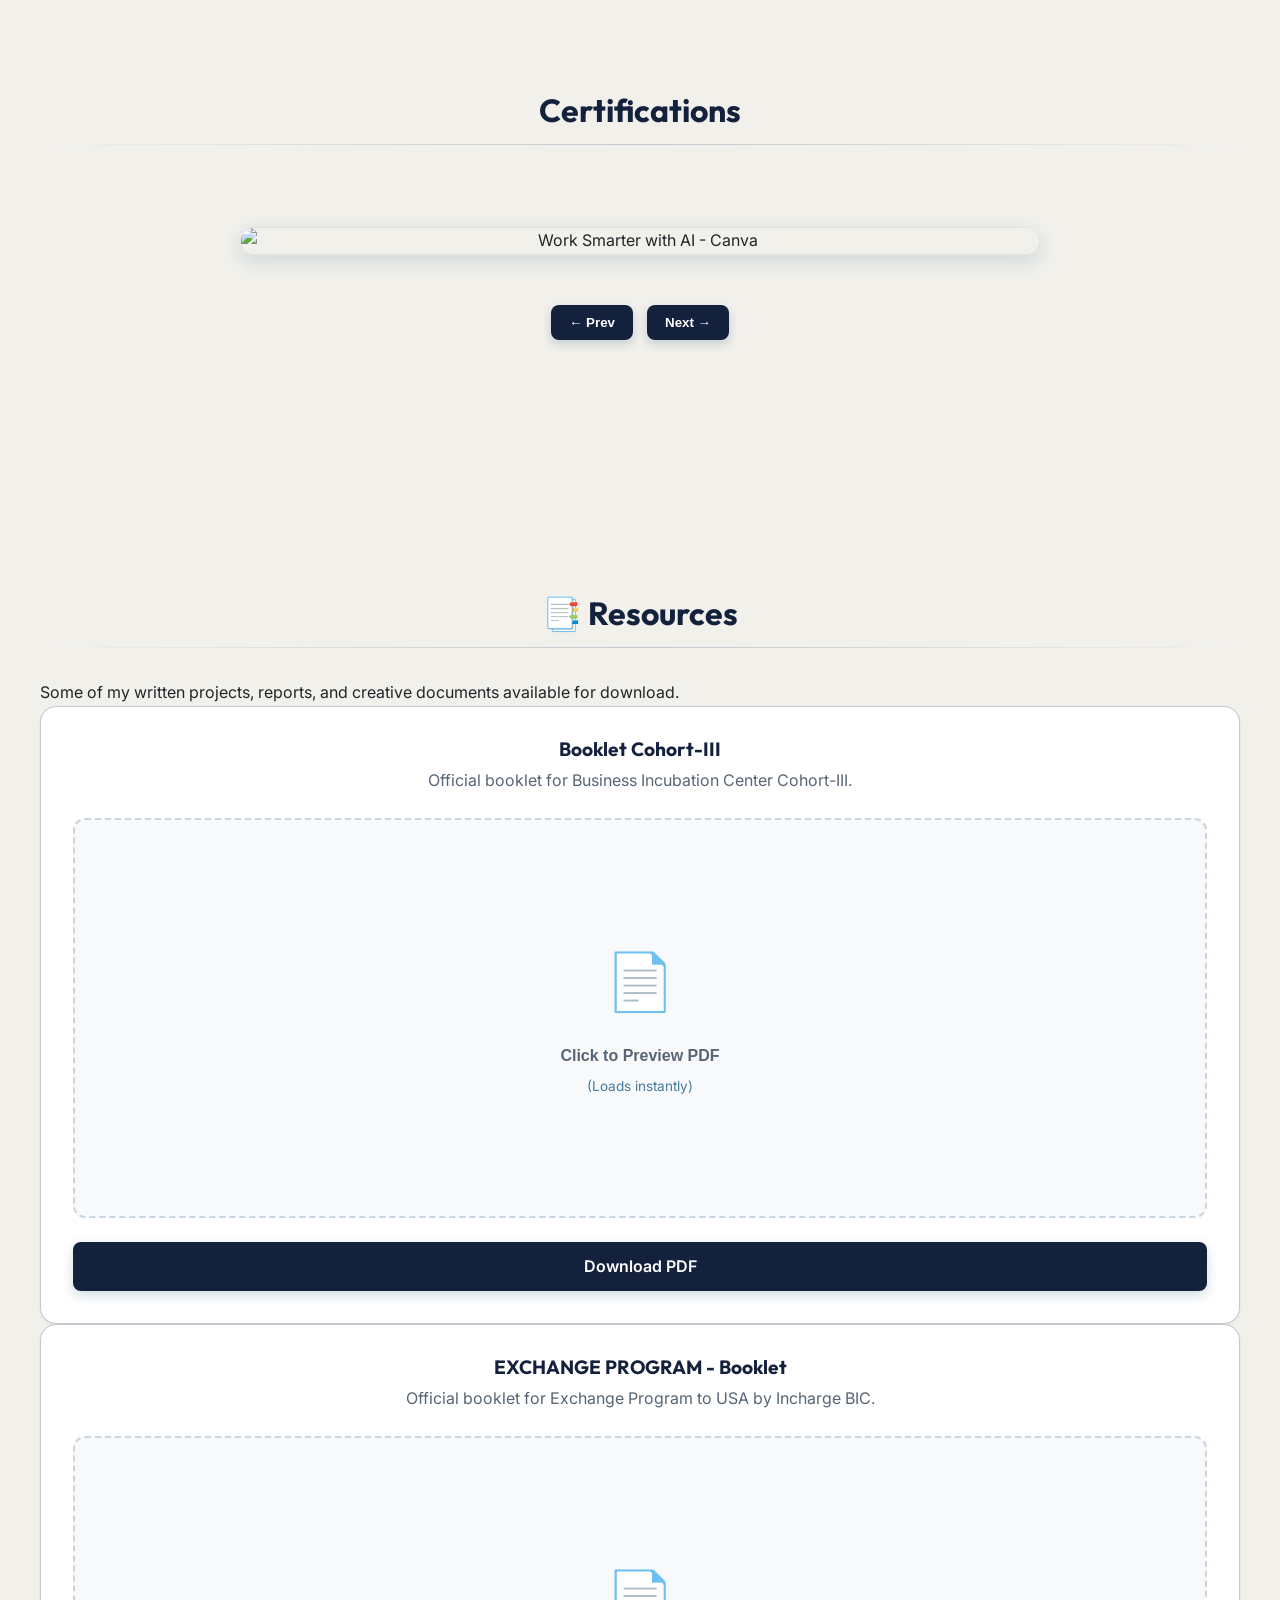
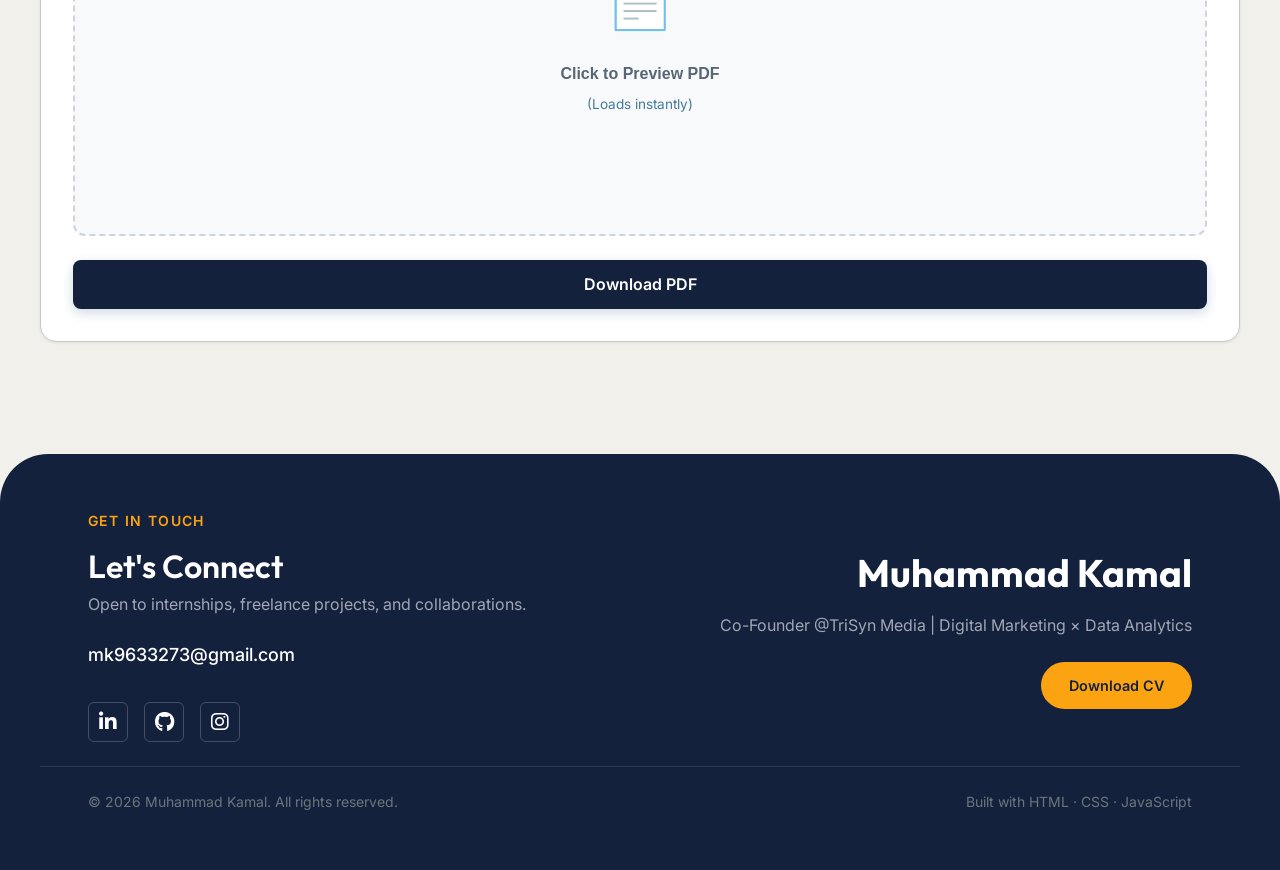
==== commit 7383b4d9: "Index completed so far" ====
--- a/index.html
+++ b/index.html
@@ -168,7 +168,7 @@
 
     </div>
 </nav>
-<header class="gradient-bg-hero h-auto min-h-[900px] flex items-center px-8 md:px-16 lg:px-24 pt-20 pb-16 relative overflow-hidden" id="home">
+<header class="gradient-bg-hero min-h-screen flex items-center px-8 md:px-16 lg:px-24 pt-20 pb-16 relative overflow-hidden" id="home">
 <!-- Shader Background -->
 <!-- STITCH_SHADER_START:ANIMATION_14 class="absolute inset-0 w-full h-full -z-10" -->
 <div class="absolute inset-0 w-full h-full -z-10" style="display:block;">
--- a/css/main.css
+++ b/css/main.css
@@ -56,7 +56,7 @@
 
   /* --- REFERENCE DESIGN TOKENS --- */
   --stack-xl: 8rem;
-  --stack-lg: 4rem;
+  --stack-lg: 2rem;
   --stack-md: 2rem;
   --gutter: 1.5rem;
   --margin-mobile: 1rem;
@@ -127,7 +127,6 @@
   /* -webkit-backdrop-filter: blur(12px); */   /* Safari support */
   
   /* Shape & Borders */
-  padding: 0.5rem 2rem;                /* Plump padding */
   /* border-radius: 50px; */                   /* Perfect pill shape */
   /* border: 1px solid rgba(255, 255, 255, 0.15); */ /* Subtle diamond border */
   /* box-shadow: 0 8px 32px rgba(0, 0, 0, 0.1); */   /* Soft drop shadow */
@@ -1533,7 +1532,8 @@
   background-color: var(--primary);
   width: 100%;
   box-sizing: border-box;
-  border-radius: 1rem 1rem 0 0;
+  border-radius: 3rem 3rem 0 0;
+  margin-top: -1rem;
 }
 
 .v2-footer-content {
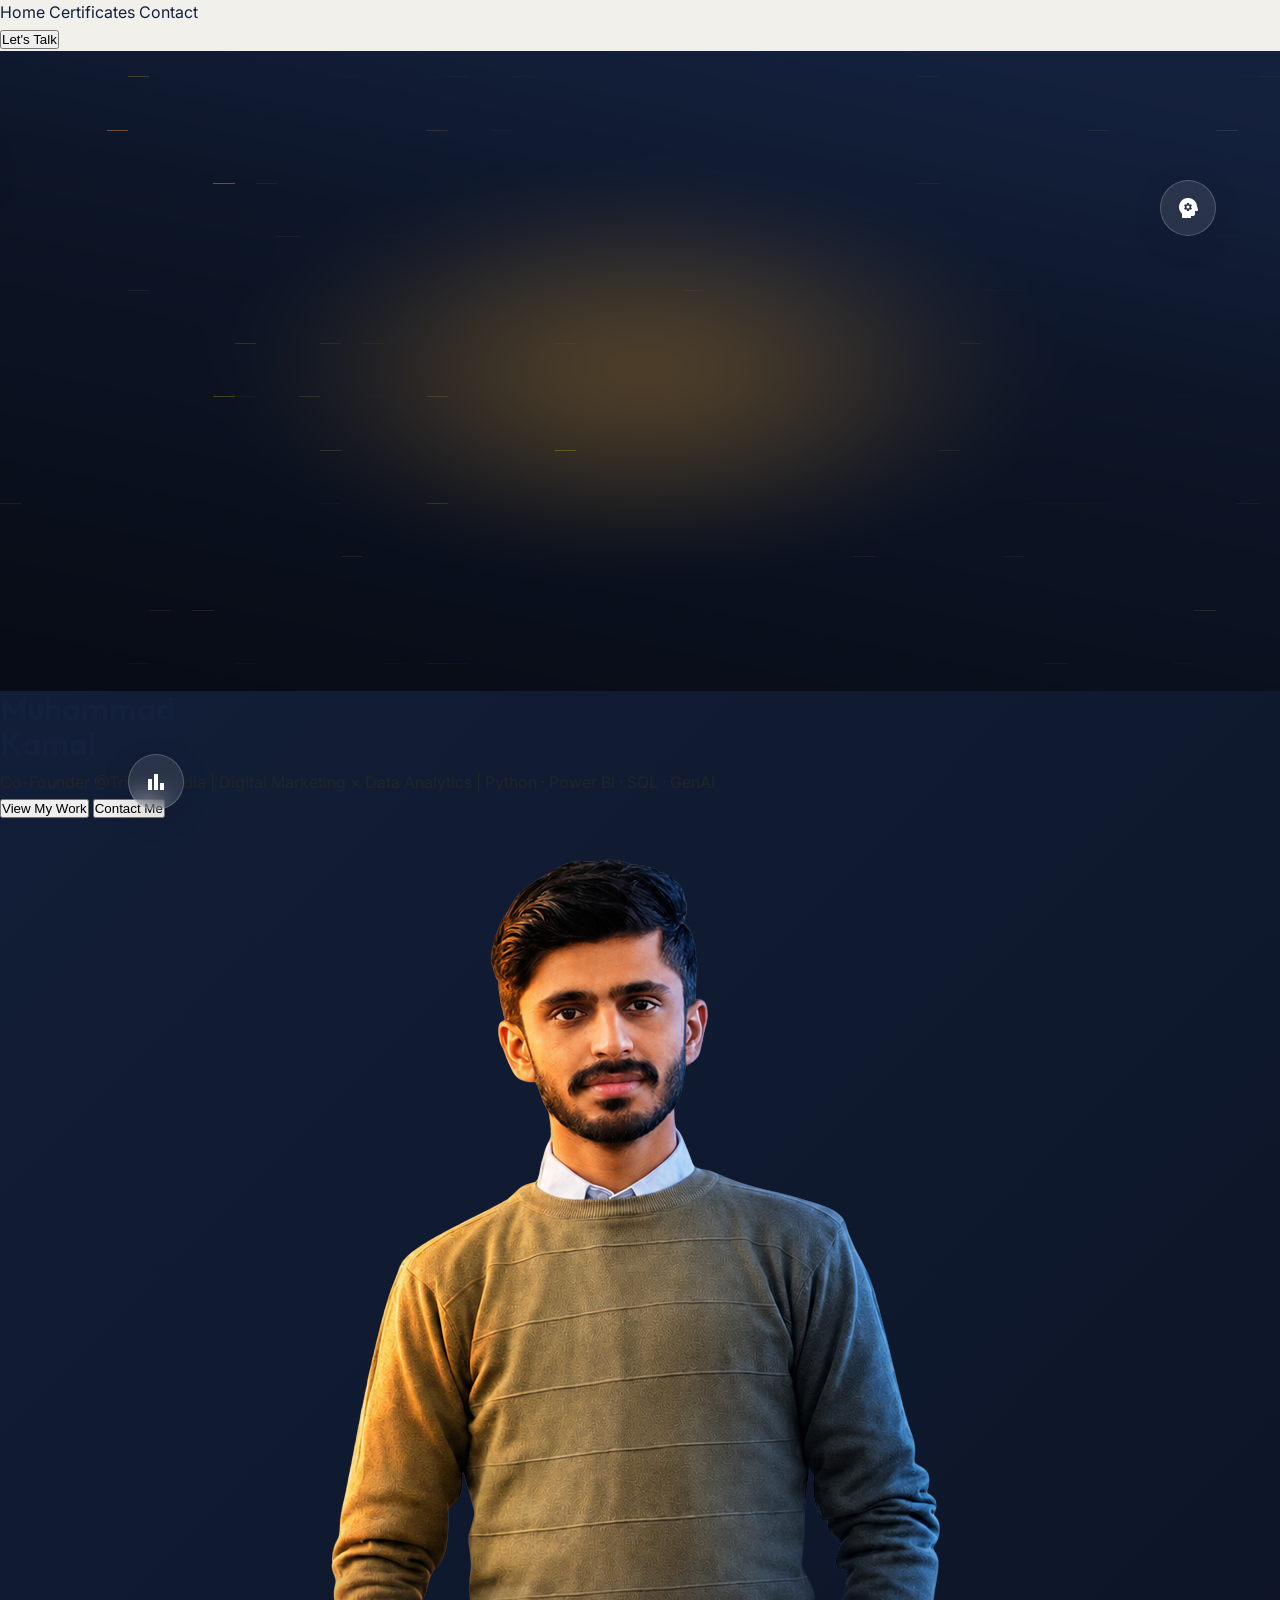
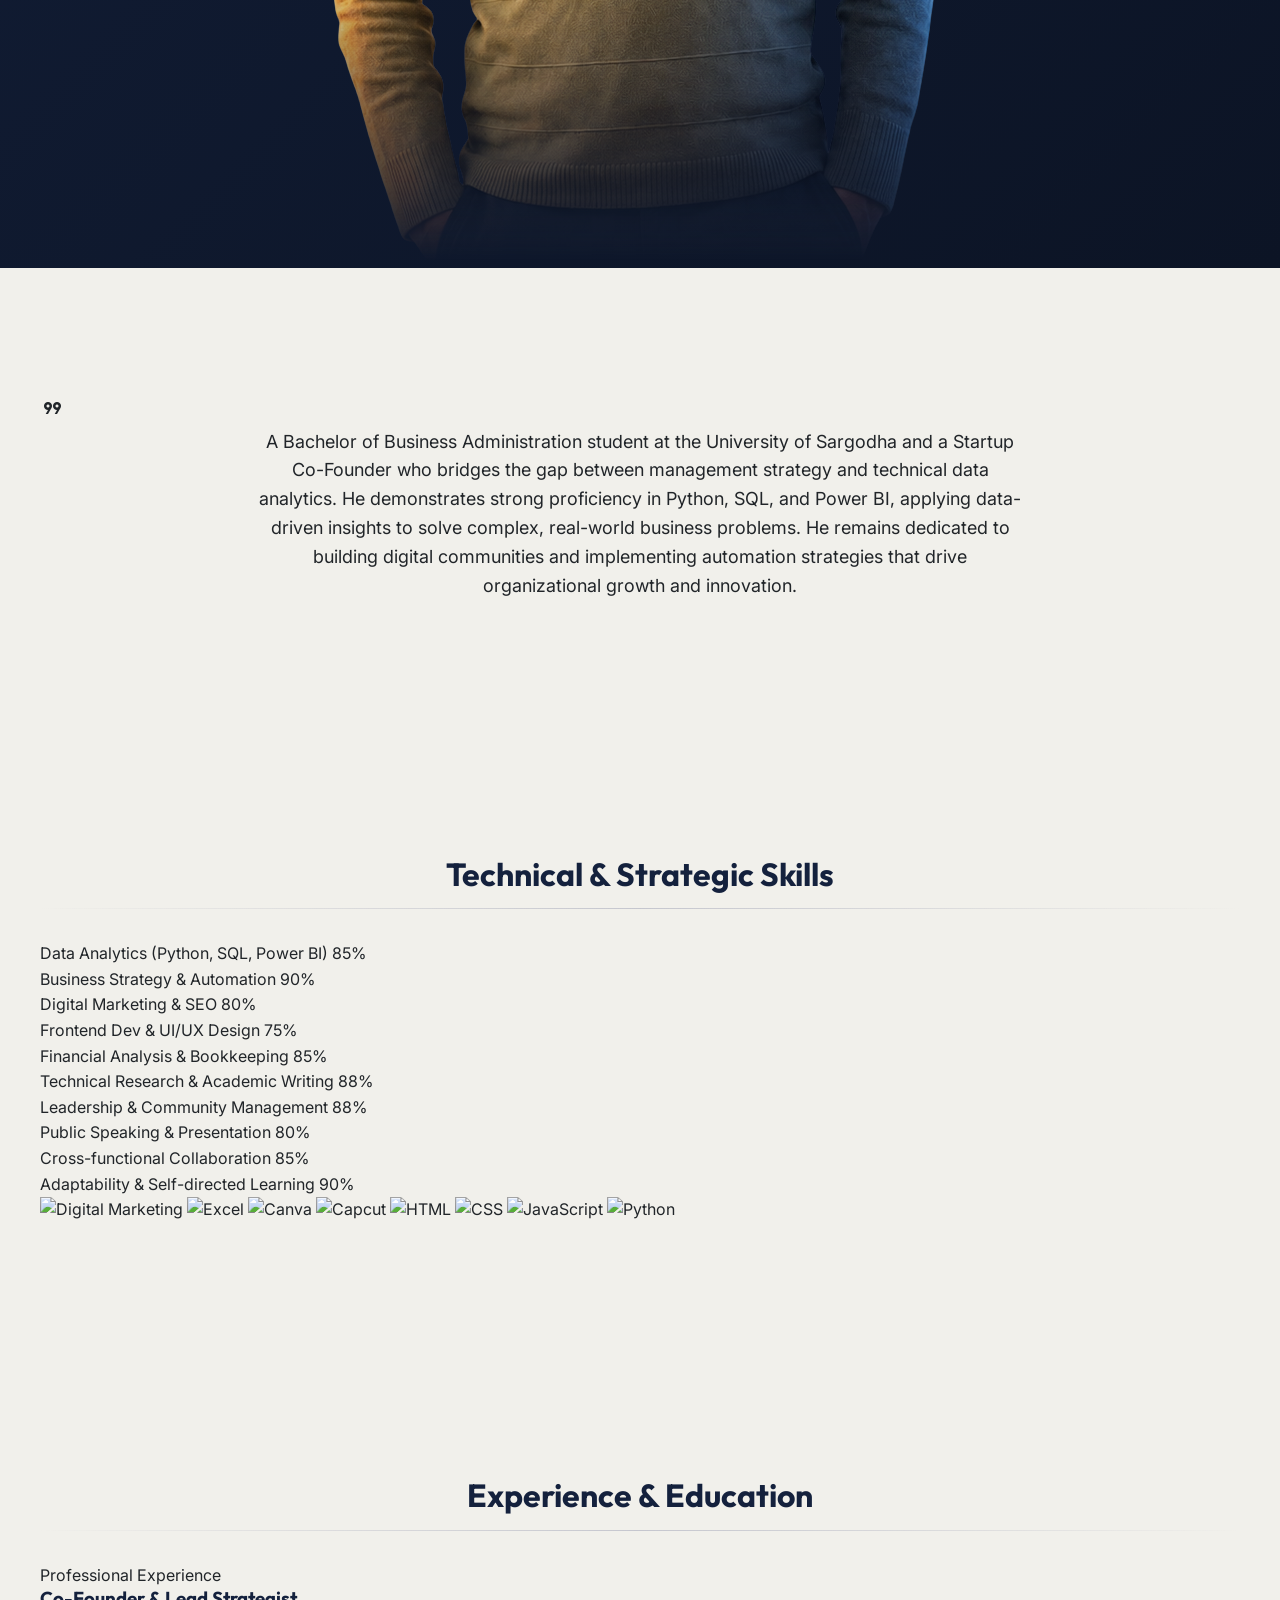
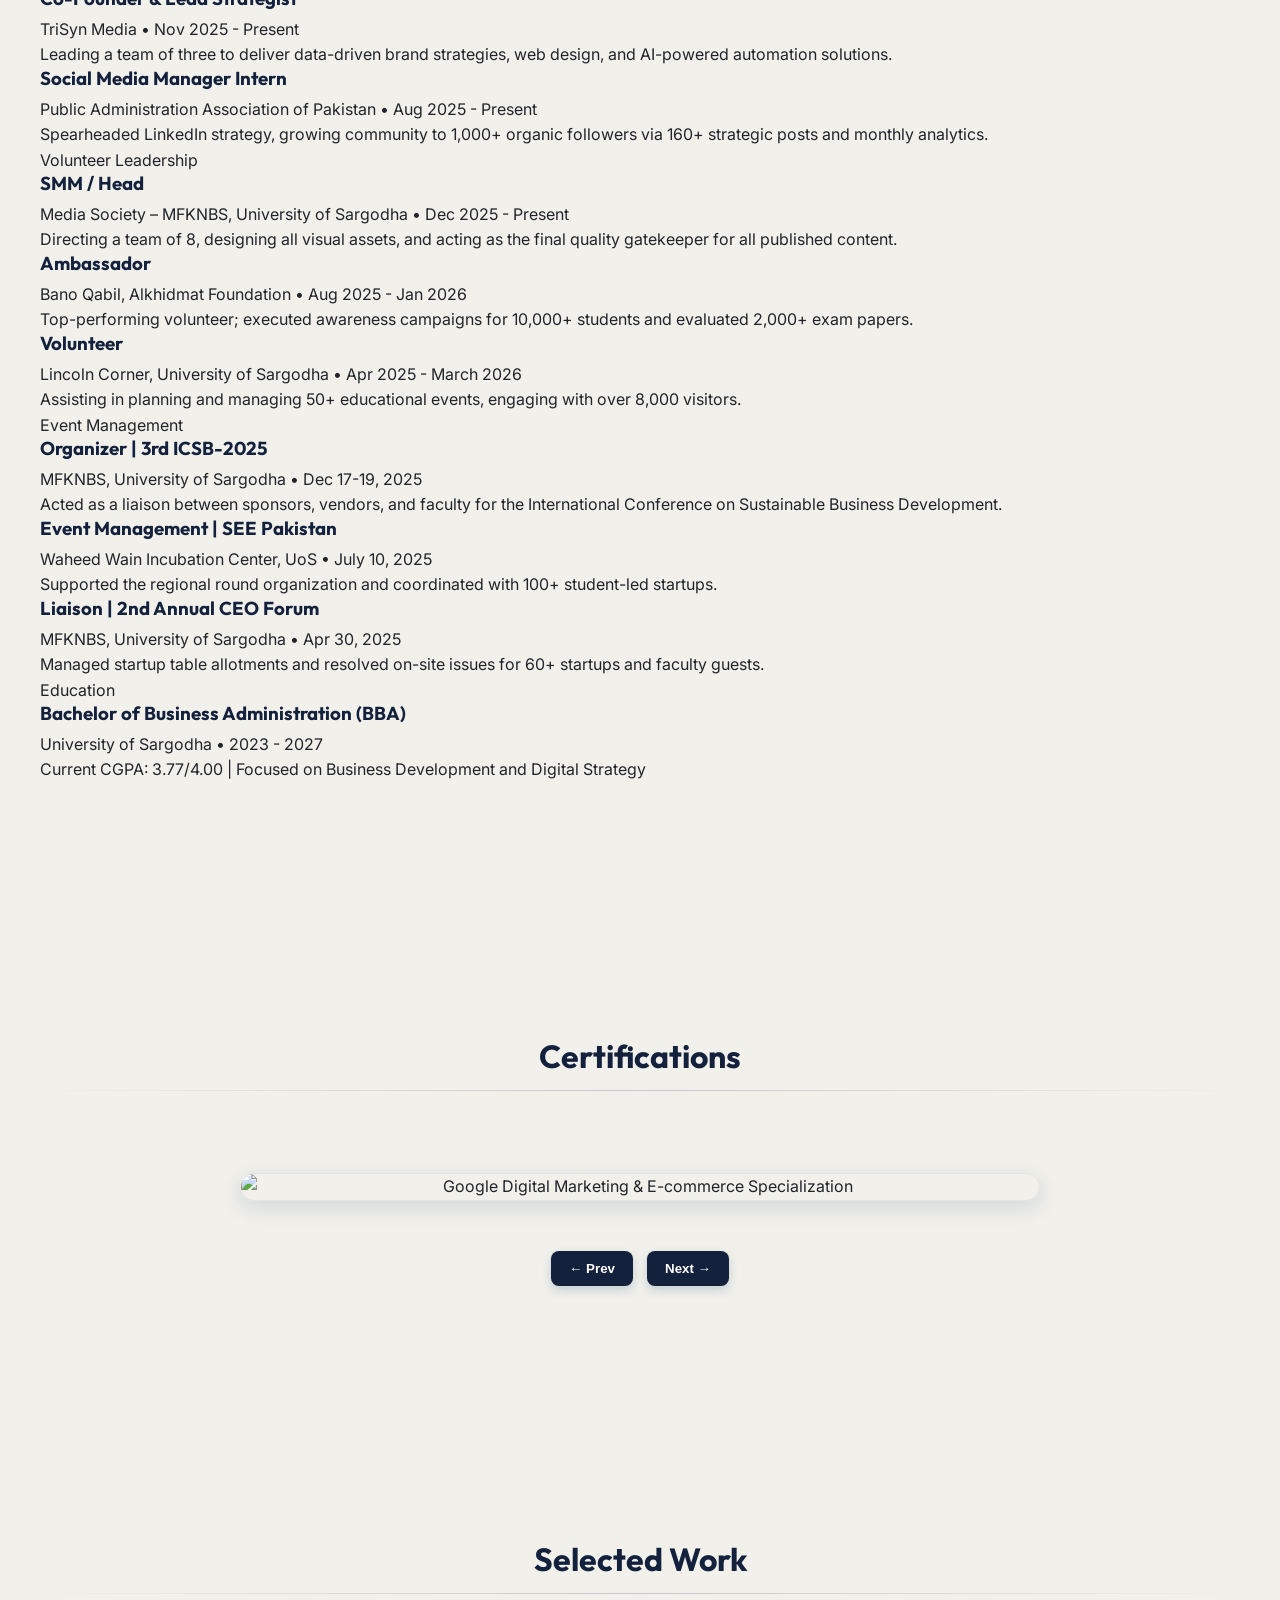
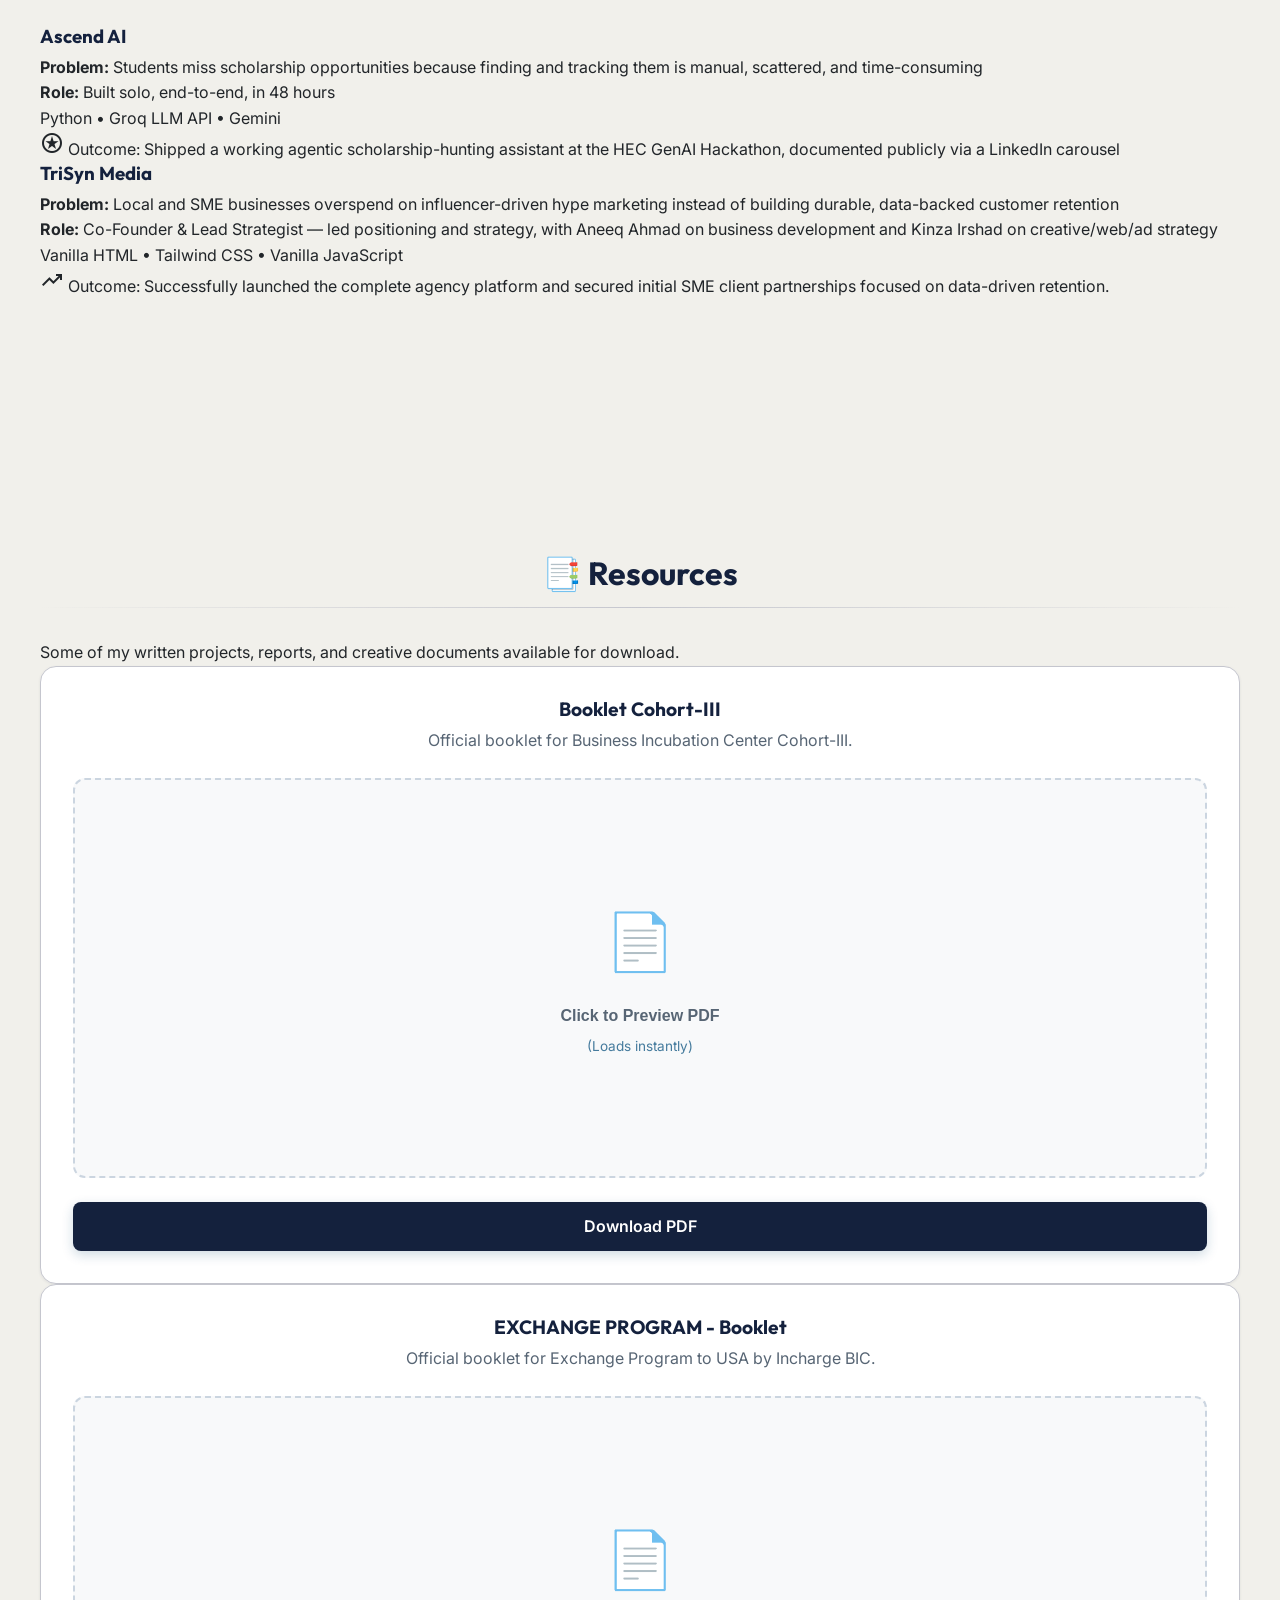
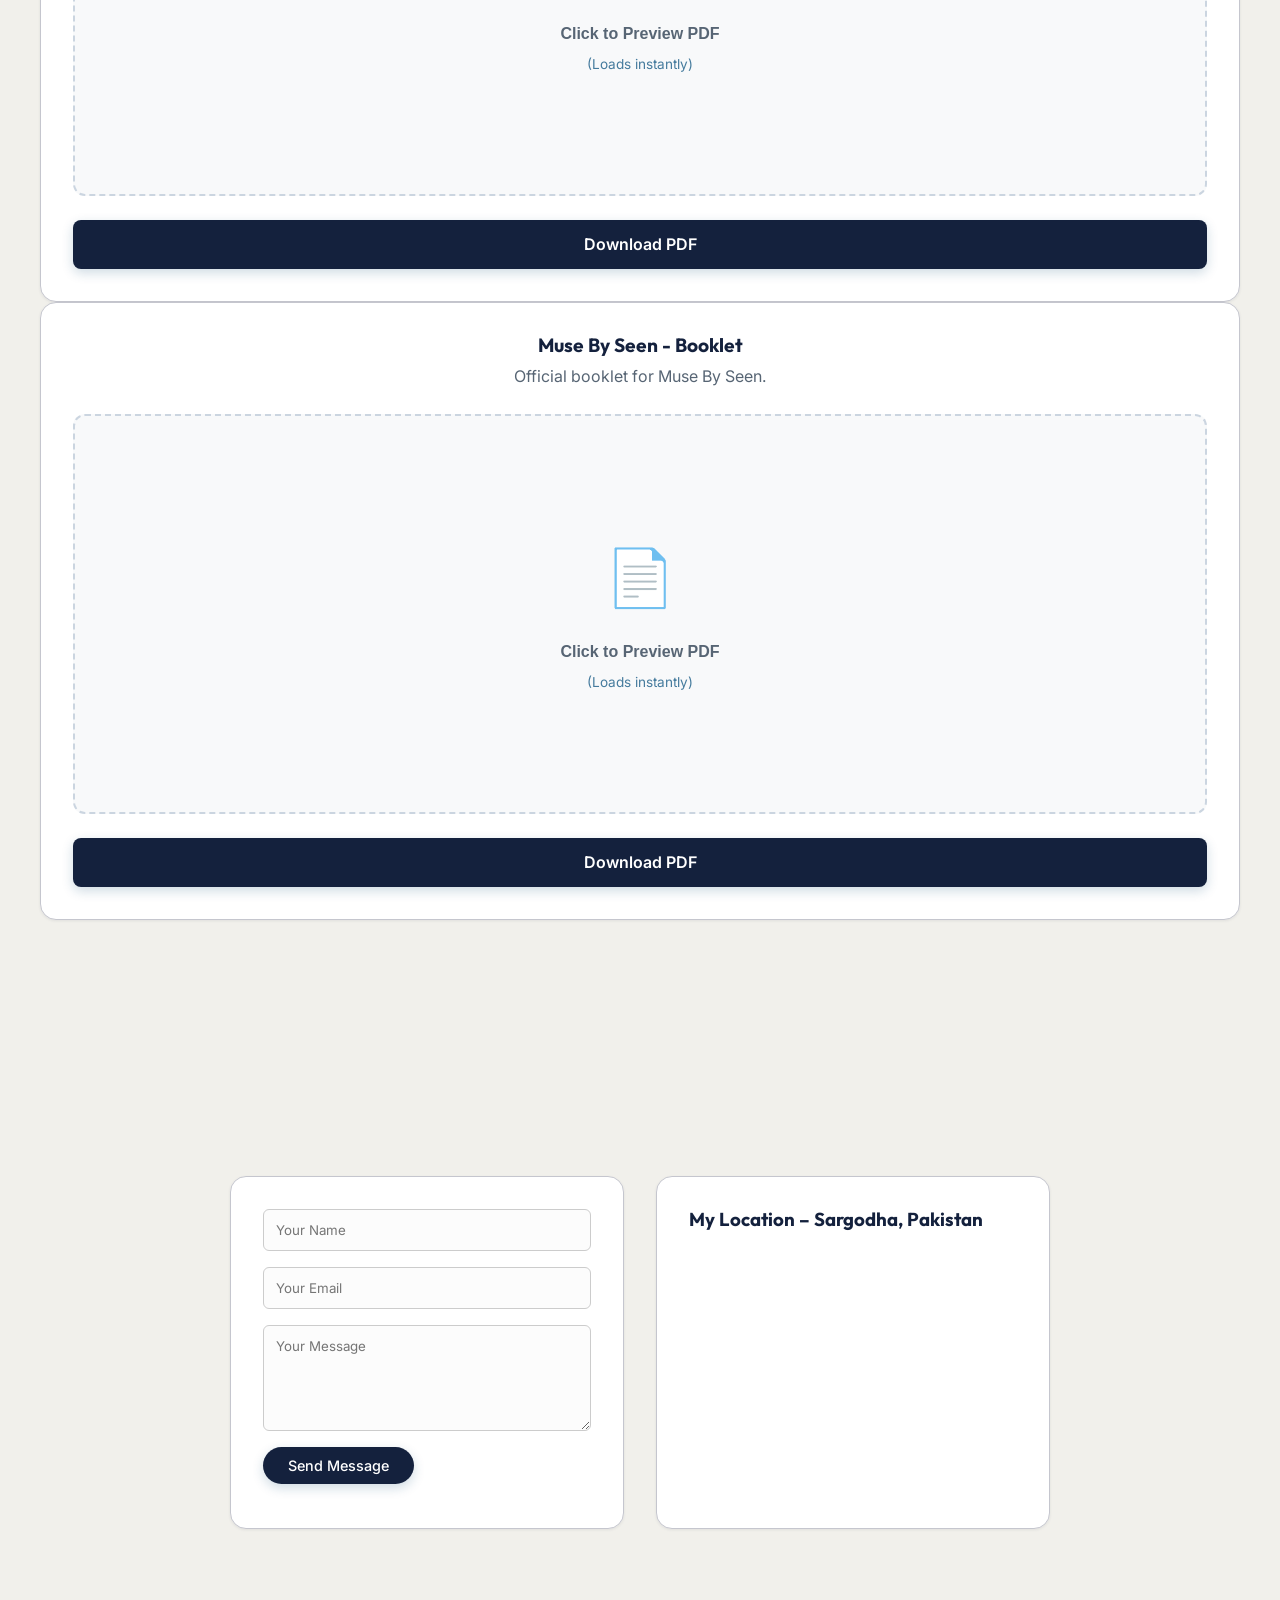
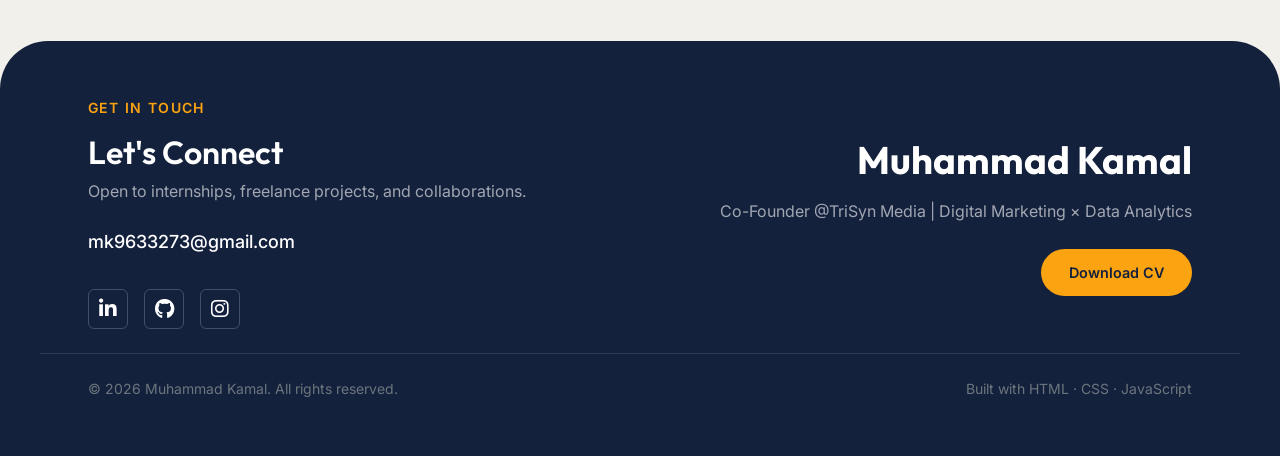
==== commit f889bb87: "checkpoint: index done, footer unified, nav partially fixed, certificates in progress" ====
--- a/index.html
+++ b/index.html
@@ -323,6 +323,362 @@
 <div class="absolute bottom-0 left-0 w-[600px] h-[600px] bg-primary-fixed/5 blur-[100px] rounded-full pointer-events-none -translate-x-1/4 translate-y-1/4 z-0"></div>
 </header>
 
+<!-- About Section -->
+<section class="py-stack-xl bg-background px-margin-mobile md:px-margin-desktop" id="about">
+<div class="max-w-3xl mx-auto text-center reveal-on-scroll">
+<span class="material-symbols-outlined text-secondary-container text-4xl mb-6">format_quote</span>
+<p class="font-body-lg text-body-lg text-on-surface-variant leading-relaxed mb-4 intro-text long-text">
+                A Bachelor of Business Administration student at the University of Sargodha and a Startup Co-Founder who bridges the gap between management strategy and technical data analytics. He demonstrates strong proficiency in Python, SQL, and Power BI, applying data-driven insights to solve complex, real-world business problems. He remains dedicated to building digital communities and implementing automation strategies that drive organizational growth and innovation.
+</p>
+<p class="font-body-lg text-body-lg text-on-surface-variant leading-relaxed intro-text short-text">
+                A Business Administration student and Startup Co-Founder bridging management strategy with technical data analytics. He leverages Python and Power BI to solve business problems and implement growth-focused automation.
+</p>
+</div>
+</section>
+
+<!-- Skills Section -->
+<section class="py-stack-xl bg-surface-container-low px-margin-mobile md:px-margin-desktop" id="skills">
+<div class="max-w-container-max mx-auto reveal-on-scroll">
+<h2 class="font-headline-lg text-headline-lg text-on-background mb-stack-md border-b border-outline-variant/30 pb-4 text-center md:text-left">
+                Technical & Strategic Skills
+            </h2>
+<div class="grid grid-cols-1 md:grid-cols-2 gap-x-16 gap-y-8 mb-stack-lg">
+<!-- Skill 1 -->
+<div>
+<div class="flex justify-between mb-2">
+<span class="font-label-md text-label-md text-on-background font-bold">Data Analytics (Python, SQL, Power BI)</span>
+<span class="font-label-md text-label-md text-surface-tint font-bold">85%</span>
+</div>
+<div class="w-full h-2 bg-surface-variant rounded-full overflow-hidden">
+<div class="h-full rounded-full" style="width: 85%; background-color: var(--secondary);"></div>
+</div>
+</div>
+<!-- Skill 2 -->
+<div>
+<div class="flex justify-between mb-2">
+<span class="font-label-md text-label-md text-on-background font-bold">Business Strategy & Automation</span>
+<span class="font-label-md text-label-md text-surface-tint font-bold">90%</span>
+</div>
+<div class="w-full h-2 bg-surface-variant rounded-full overflow-hidden">
+<div class="h-full rounded-full" style="width: 90%; background-color: var(--secondary);"></div>
+</div>
+</div>
+<!-- Skill 3 -->
+<div>
+<div class="flex justify-between mb-2">
+<span class="font-label-md text-label-md text-on-background font-bold">Digital Marketing & SEO</span>
+<span class="font-label-md text-label-md text-surface-tint font-bold">80%</span>
+</div>
+<div class="w-full h-2 bg-surface-variant rounded-full overflow-hidden">
+<div class="h-full rounded-full" style="width: 80%; background-color: var(--secondary);"></div>
+</div>
+</div>
+<!-- Skill 4 -->
+<div>
+<div class="flex justify-between mb-2">
+<span class="font-label-md text-label-md text-on-background font-bold">Frontend Dev & UI/UX Design</span>
+<span class="font-label-md text-label-md text-surface-tint font-bold">75%</span>
+</div>
+<div class="w-full h-2 bg-surface-variant rounded-full overflow-hidden">
+<div class="h-full rounded-full" style="width: 75%; background-color: var(--secondary);"></div>
+</div>
+</div>
+<!-- Skill 5 -->
+<div>
+<div class="flex justify-between mb-2">
+<span class="font-label-md text-label-md text-on-background font-bold">Financial Analysis & Bookkeeping</span>
+<span class="font-label-md text-label-md text-surface-tint font-bold">85%</span>
+</div>
+<div class="w-full h-2 bg-surface-variant rounded-full overflow-hidden">
+<div class="h-full rounded-full" style="width: 85%; background-color: var(--secondary);"></div>
+</div>
+</div>
+<!-- Skill 6 -->
+<div>
+<div class="flex justify-between mb-2">
+<span class="font-label-md text-label-md text-on-background font-bold">Technical Research & Academic Writing</span>
+<span class="font-label-md text-label-md text-surface-tint font-bold">88%</span>
+</div>
+<div class="w-full h-2 bg-surface-variant rounded-full overflow-hidden">
+<div class="h-full rounded-full" style="width: 88%; background-color: var(--secondary);"></div>
+</div>
+</div>
+<!-- Skill 7 -->
+<div>
+<div class="flex justify-between mb-2">
+<span class="font-label-md text-label-md text-on-background font-bold">Leadership & Community Management</span>
+<span class="font-label-md text-label-md text-surface-tint font-bold">88%</span>
+</div>
+<div class="w-full h-2 bg-surface-variant rounded-full overflow-hidden">
+<div class="h-full rounded-full" style="width: 88%; background-color: var(--secondary);"></div>
+</div>
+</div>
+<!-- Skill 8 -->
+<div>
+<div class="flex justify-between mb-2">
+<span class="font-label-md text-label-md text-on-background font-bold">Public Speaking & Presentation</span>
+<span class="font-label-md text-label-md text-surface-tint font-bold">80%</span>
+</div>
+<div class="w-full h-2 bg-surface-variant rounded-full overflow-hidden">
+<div class="h-full rounded-full" style="width: 80%; background-color: var(--secondary);"></div>
+</div>
+</div>
+<!-- Skill 9 -->
+<div>
+<div class="flex justify-between mb-2">
+<span class="font-label-md text-label-md text-on-background font-bold">Cross-functional Collaboration</span>
+<span class="font-label-md text-label-md text-surface-tint font-bold">85%</span>
+</div>
+<div class="w-full h-2 bg-surface-variant rounded-full overflow-hidden">
+<div class="h-full rounded-full" style="width: 85%; background-color: var(--secondary);"></div>
+</div>
+</div>
+<!-- Skill 10 -->
+<div>
+<div class="flex justify-between mb-2">
+<span class="font-label-md text-label-md text-on-background font-bold">Adaptability & Self-directed Learning</span>
+<span class="font-label-md text-label-md text-surface-tint font-bold">90%</span>
+</div>
+<div class="w-full h-2 bg-surface-variant rounded-full overflow-hidden">
+<div class="h-full rounded-full" style="width: 90%; background-color: var(--secondary);"></div>
+</div>
+</div>
+</div>
+<!-- Tool Icons -->
+<div class="flex flex-wrap justify-center gap-8 opacity-70 mt-12 skill-icons-upgraded">
+    <img src="assets/icons/Digital-Marketing.webp" alt="Digital Marketing" title="Digital Marketing" class="w-12 h-12 object-contain hover:scale-110 transition-transform duration-300">
+    <img src="assets/icons/Excel-removebg.webp" alt="Excel" title="Excel" class="w-12 h-12 object-contain hover:scale-110 transition-transform duration-300">
+    <img src="assets/icons/Canva-removebg.webp" alt="Canva" title="Canva" class="w-12 h-12 object-contain hover:scale-110 transition-transform duration-300">
+    <img src="assets/icons/Capcut-removebg.webp" alt="Capcut" title="Capcut" class="w-12 h-12 object-contain hover:scale-110 transition-transform duration-300">
+    <img src="assets/icons/HTML-removebg.webp" alt="HTML" title="HTML" class="w-12 h-12 object-contain hover:scale-110 transition-transform duration-300">
+    <img src="assets/icons/CSS-removebg.webp" alt="CSS" title="CSS" class="w-12 h-12 object-contain hover:scale-110 transition-transform duration-300">
+    <img src="assets/icons/JavaScript-removebg.webp" alt="JavaScript" title="JavaScript" class="w-12 h-12 object-contain hover:scale-110 transition-transform duration-300">
+    <img src="assets/icons/Python-removebg.webp" alt="Python" title="Python" class="w-12 h-12 object-contain hover:scale-110 transition-transform duration-300">
+</div>
+</div>
+</section>
+
+<!-- Experience Section -->
+<section class="py-stack-xl bg-background px-margin-mobile md:px-margin-desktop" id="experience">
+<div class="max-w-3xl mx-auto">
+<h2 class="font-headline-lg text-headline-lg text-on-background mb-stack-md text-center">
+                Experience & Education
+            </h2>
+<div class="relative border-l-2 border-surface-tint pl-8 ml-4 md:ml-12 space-y-12">
+    <div class="font-label-md text-label-md text-on-surface-variant uppercase tracking-widest pt-4">Professional Experience</div>
+
+    <!-- Timeline Item 1 -->
+    <div class="relative group reveal-on-scroll">
+    <div class="absolute -left-[41px] top-1 w-4 h-4 rounded-full bg-secondary-container shadow-[0_0_10px_rgba(255,165,21,0.6)] group-hover:scale-125 transition-transform duration-300"></div>
+    <div class="bg-surface p-6 rounded-xl border-[0.5px] border-outline-variant shadow-sm group-hover:shadow-md transition-shadow">
+    <h3 class="font-headline-md text-headline-md text-on-background">Co-Founder & Lead Strategist</h3>
+    <div class="flex flex-col md:flex-row md:items-center gap-2 mb-4 mt-1">
+    <span class="font-label-md text-label-md text-surface-tint font-bold">TriSyn Media</span>
+    <span class="hidden md:inline text-outline-variant">•</span>
+    <span class="font-label-sm text-label-sm text-outline uppercase">Nov 2025 - Present</span>
+    </div>
+    <p class="font-body-md text-body-md text-on-surface-variant">Leading a team of three to deliver data-driven brand strategies, web design, and AI-powered automation solutions.</p>
+    </div>
+    </div>
+
+    <!-- Timeline Item 2 -->
+    <div class="relative group reveal-on-scroll">
+    <div class="absolute -left-[41px] top-1 w-4 h-4 rounded-full bg-secondary-container shadow-[0_0_10px_rgba(255,165,21,0.6)] group-hover:scale-125 transition-transform duration-300"></div>
+    <div class="bg-surface p-6 rounded-xl border-[0.5px] border-outline-variant shadow-sm group-hover:shadow-md transition-shadow">
+    <h3 class="font-headline-md text-headline-md text-on-background">Social Media Manager Intern</h3>
+    <div class="flex flex-col md:flex-row md:items-center gap-2 mb-4 mt-1">
+    <span class="font-label-md text-label-md text-surface-tint font-bold">Public Administration Association of Pakistan</span>
+    <span class="hidden md:inline text-outline-variant">•</span>
+    <span class="font-label-sm text-label-sm text-outline uppercase">Aug 2025 - Present</span>
+    </div>
+    <p class="font-body-md text-body-md text-on-surface-variant">Spearheaded LinkedIn strategy, growing community to 1,000+ organic followers via 160+ strategic posts and monthly analytics.</p>
+    </div>
+    </div>
+
+    <div class="font-label-md text-label-md text-on-surface-variant uppercase tracking-widest pt-4">Volunteer Leadership</div>
+
+    <!-- Timeline Item 3 -->
+    <div class="relative group reveal-on-scroll">
+    <div class="absolute -left-[41px] top-1 w-4 h-4 rounded-full bg-secondary-container shadow-[0_0_10px_rgba(255,165,21,0.6)] group-hover:scale-125 transition-transform duration-300"></div>
+    <div class="bg-surface p-6 rounded-xl border-[0.5px] border-outline-variant shadow-sm group-hover:shadow-md transition-shadow">
+    <h3 class="font-headline-md text-headline-md text-on-background">SMM / Head</h3>
+    <div class="flex flex-col md:flex-row md:items-center gap-2 mb-4 mt-1">
+    <span class="font-label-md text-label-md text-surface-tint font-bold">Media Society – MFKNBS, University of Sargodha</span>
+    <span class="hidden md:inline text-outline-variant">•</span>
+    <span class="font-label-sm text-label-sm text-outline uppercase">Dec 2025 - Present</span>
+    </div>
+    <p class="font-body-md text-body-md text-on-surface-variant">Directing a team of 8, designing all visual assets, and acting as the final quality gatekeeper for all published content.</p>
+    </div>
+    </div>
+
+    <!-- Timeline Item 4 -->
+    <div class="relative group reveal-on-scroll">
+    <div class="absolute -left-[41px] top-1 w-4 h-4 rounded-full bg-secondary-container shadow-[0_0_10px_rgba(255,165,21,0.6)] group-hover:scale-125 transition-transform duration-300"></div>
+    <div class="bg-surface p-6 rounded-xl border-[0.5px] border-outline-variant shadow-sm group-hover:shadow-md transition-shadow">
+    <h3 class="font-headline-md text-headline-md text-on-background">Ambassador</h3>
+    <div class="flex flex-col md:flex-row md:items-center gap-2 mb-4 mt-1">
+    <span class="font-label-md text-label-md text-surface-tint font-bold">Bano Qabil, Alkhidmat Foundation</span>
+    <span class="hidden md:inline text-outline-variant">•</span>
+    <span class="font-label-sm text-label-sm text-outline uppercase">Aug 2025 - Jan 2026</span>
+    </div>
+    <p class="font-body-md text-body-md text-on-surface-variant">Top-performing volunteer; executed awareness campaigns for 10,000+ students and evaluated 2,000+ exam papers.</p>
+    </div>
+    </div>
+
+    <!-- Timeline Item 5 -->
+    <div class="relative group reveal-on-scroll">
+    <div class="absolute -left-[41px] top-1 w-4 h-4 rounded-full bg-secondary-container shadow-[0_0_10px_rgba(255,165,21,0.6)] group-hover:scale-125 transition-transform duration-300"></div>
+    <div class="bg-surface p-6 rounded-xl border-[0.5px] border-outline-variant shadow-sm group-hover:shadow-md transition-shadow">
+    <h3 class="font-headline-md text-headline-md text-on-background">Volunteer</h3>
+    <div class="flex flex-col md:flex-row md:items-center gap-2 mb-4 mt-1">
+    <span class="font-label-md text-label-md text-surface-tint font-bold">Lincoln Corner, University of Sargodha</span>
+    <span class="hidden md:inline text-outline-variant">•</span>
+    <span class="font-label-sm text-label-sm text-outline uppercase">Apr 2025 - March 2026</span>
+    </div>
+    <p class="font-body-md text-body-md text-on-surface-variant">Assisting in planning and managing 50+ educational events, engaging with over 8,000 visitors.</p>
+    </div>
+    </div>
+
+    <div class="font-label-md text-label-md text-on-surface-variant uppercase tracking-widest pt-4">Event Management</div>
+
+    <!-- Timeline Item 6 -->
+    <div class="relative group reveal-on-scroll">
+    <div class="absolute -left-[41px] top-1 w-4 h-4 rounded-full bg-secondary-container shadow-[0_0_10px_rgba(255,165,21,0.6)] group-hover:scale-125 transition-transform duration-300"></div>
+    <div class="bg-surface p-6 rounded-xl border-[0.5px] border-outline-variant shadow-sm group-hover:shadow-md transition-shadow">
+    <h3 class="font-headline-md text-headline-md text-on-background">Organizer | 3rd ICSB-2025</h3>
+    <div class="flex flex-col md:flex-row md:items-center gap-2 mb-4 mt-1">
+    <span class="font-label-md text-label-md text-surface-tint font-bold">MFKNBS, University of Sargodha</span>
+    <span class="hidden md:inline text-outline-variant">•</span>
+    <span class="font-label-sm text-label-sm text-outline uppercase">Dec 17-19, 2025</span>
+    </div>
+    <p class="font-body-md text-body-md text-on-surface-variant">Acted as a liaison between sponsors, vendors, and faculty for the International Conference on Sustainable Business Development.</p>
+    </div>
+    </div>
+
+    <!-- Timeline Item 7 -->
+    <div class="relative group reveal-on-scroll">
+    <div class="absolute -left-[41px] top-1 w-4 h-4 rounded-full bg-secondary-container shadow-[0_0_10px_rgba(255,165,21,0.6)] group-hover:scale-125 transition-transform duration-300"></div>
+    <div class="bg-surface p-6 rounded-xl border-[0.5px] border-outline-variant shadow-sm group-hover:shadow-md transition-shadow">
+    <h3 class="font-headline-md text-headline-md text-on-background">Event Management | SEE Pakistan</h3>
+    <div class="flex flex-col md:flex-row md:items-center gap-2 mb-4 mt-1">
+    <span class="font-label-md text-label-md text-surface-tint font-bold">Waheed Wain Incubation Center, UoS</span>
+    <span class="hidden md:inline text-outline-variant">•</span>
+    <span class="font-label-sm text-label-sm text-outline uppercase">July 10, 2025</span>
+    </div>
+    <p class="font-body-md text-body-md text-on-surface-variant">Supported the regional round organization and coordinated with 100+ student-led startups.</p>
+    </div>
+    </div>
+
+    <!-- Timeline Item 8 -->
+    <div class="relative group reveal-on-scroll">
+    <div class="absolute -left-[41px] top-1 w-4 h-4 rounded-full bg-secondary-container shadow-[0_0_10px_rgba(255,165,21,0.6)] group-hover:scale-125 transition-transform duration-300"></div>
+    <div class="bg-surface p-6 rounded-xl border-[0.5px] border-outline-variant shadow-sm group-hover:shadow-md transition-shadow">
+    <h3 class="font-headline-md text-headline-md text-on-background">Liaison | 2nd Annual CEO Forum</h3>
+    <div class="flex flex-col md:flex-row md:items-center gap-2 mb-4 mt-1">
+    <span class="font-label-md text-label-md text-surface-tint font-bold">MFKNBS, University of Sargodha</span>
+    <span class="hidden md:inline text-outline-variant">•</span>
+    <span class="font-label-sm text-label-sm text-outline uppercase">Apr 30, 2025</span>
+    </div>
+    <p class="font-body-md text-body-md text-on-surface-variant">Managed startup table allotments and resolved on-site issues for 60+ startups and faculty guests.</p>
+    </div>
+    </div>
+
+    <div class="font-label-md text-label-md text-on-surface-variant uppercase tracking-widest pt-4">Education</div>
+    <!-- Timeline Item 9 -->
+    <div class="relative group reveal-on-scroll">
+    <div class="absolute -left-[41px] top-1 w-4 h-4 rounded-full bg-secondary-container shadow-[0_0_10px_rgba(255,165,21,0.6)] group-hover:scale-125 transition-transform duration-300"></div>
+    <div class="bg-surface p-6 rounded-xl border-[0.5px] border-outline-variant shadow-sm group-hover:shadow-md transition-shadow">
+    <h3 class="font-headline-md text-headline-md text-on-background">Bachelor of Business Administration (BBA)</h3>
+    <div class="flex flex-col md:flex-row md:items-center gap-2 mb-4 mt-1">
+    <span class="font-label-md text-label-md text-surface-tint font-bold">University of Sargodha</span>
+    <span class="hidden md:inline text-outline-variant">•</span>
+    <span class="font-label-sm text-label-sm text-outline uppercase">2023 - 2027</span>
+    </div>
+    <p class="font-body-md text-body-md text-on-surface-variant">Current CGPA: 3.77/4.00 | Focused on Business Development and Digital Strategy</p>
+    </div>
+    </div>
+
+</div>
+</div>
+</section>
+
+<section class="certifications">
+  <h2 class="scroll-effect slide-up">Certifications</h2>
+
+  <div class="carousel-container scroll-effect fade-in">
+  <div class="carousel" id="carousel">
+  <img src="./assets/Certificates Images/muhammad-kamal-work-smarter-with-ai-certificate.jpg" alt="Work Smarter with AI - Canva" loading="eager" decoding="async" />
+  <img src="./assets/Certificates Images/Coursera A3WC44SLAHOQ.jpg" alt="Google Digital Marketing & E-commerce Specialization" loading="eager" decoding="async" />
+  <img src="./assets/Certificates Images/Coursera AONGLEPEM2IW.jpg" alt="Accelerate Your Job Search with AI" loading="eager" decoding="async" />
+
+  <img src="./assets/Certificates Images/Coursera W1MT511WBZFX.jpg" alt="Statisfaction Gauranteed: Develop Customer Loyality Online" loading="lazy" decoding="async" />
+  <img src="./assets/Certificates Images/Coursera P6PPIM1OPJO8.jpg" alt="Make the Sale: Build, Launch, and Manage E-commerce Stores" loading="lazy" decoding="async" />
+  <img src="./assets/Certificates Images/Coursera 6VPW32V2H4JH.jpg" alt="Assess for Success: Marketing Analytics and Measurement" loading="lazy" decoding="async" />
+  <img src="./assets/Certificates Images/Coursera MP1FJJ8AV7DT.jpg" alt="Think Outside the Inbox: Email Marketing" loading="lazy" decoding="async" />
+  <img src="./assets/Certificates Images/Coursera 8LBNO7INGHXE.jpg" alt="Attract and Engage Customers with Digital Marketing" loading="lazy" decoding="async" />
+  <img src="./assets/Certificates Images/Coursera 4IXLR5OBX1TU.jpg" alt="Google Prompting Essentials Specialization" loading="lazy" decoding="async" />
+  <img src="./assets/Certificates Images/Coursera EEDN3VX36HFY.jpg" alt="Use AI as a Creative or Expert Partner" loading="lazy" decoding="async" />
+
+  <img src="./assets/Certificates Images/Coursera DRIZUFKNC6GA.jpg" alt="Speed Up Data Analysis and Presentation Building" loading="lazy" decoding="async" />
+  <img src="./assets/Certificates Images/Coursera N4R7JA8SWEWQ.jpg" alt="Design Prompts for Everyday Work Tasks" loading="lazy" decoding="async" />
+  <img src="./assets/Certificates Images/Coursera A3VIO585N2C3.jpg" alt="Start Writing Prompts like a Pro" loading="lazy" decoding="async" />
+  <img src="./assets/Certificates Images/Coursera N2D4FM5HJGGM.jpg" alt="Foundations of Digital Marketing and E-commerce" loading="lazy" decoding="async" />
+  <img src="./assets/Certificates Images/Coursera SD2JQHOYOKNW.jpg" alt="From Likes to Leads: Interact with Customers Online" loading="lazy" decoding="async" />
+  <img src="./assets/Certificates Images/Coursera OGQEOQ6IS3NE.jpg" alt="Microeconomics: The Power of Markets" loading="lazy" decoding="async" />
+  <img src="./assets/Certificates Images/Coursera RXNQ1HJK7URW.jpg" alt="Google AI Essentials" loading="lazy" decoding="async" />
+  <img src="./assets/Certificates Images/Coursera E5KJZ323ZGGU.jpg" alt="Stay Ahead of the AI Curve" loading="lazy" decoding="async" />
+  <img src="./assets/Certificates Images/Coursera S1QFBKXTKQCF.jpg" alt="Use AI Responsibly" loading="lazy" decoding="async" />
+  <img src="./assets/Certificates Images/Coursera IQQSCD2ZQJC0.jpg" alt="Discover the Art of Prompting" loading="lazy" decoding="async" />
+
+  <img src="./assets/Certificates Images/Coursera 0CRL6KR0X5XN.jpg" alt="Maximize Productivity With AI Tools" loading="lazy" decoding="async" />
+  <img src="./assets/Certificates Images/Coursera OQ1C96T7T562.jpg" alt="Introduction to AI" loading="lazy" decoding="async" />
+  <img src="./assets/Certificates Images/DSTP_Certificate_ 82AGYEXMK.jpg" alt="Freelancing" loading="lazy" decoding="async" />
+  <img src="./assets/Certificates Images/0be6d10fcc0c4dfe9c8aa73aab170f8a.png" alt="Business Communication and AI for Professionals" loading="lazy" decoding="async" />
+  <img src="./assets/Certificates Images/Coursera YRDJNN938HEW.jpg" alt="How to Finance and Grow Your Startup – Without VC" loading="lazy" decoding="async" />
+  <img src="./assets/Certificates Images/Coursera 67KCYIM7B4E0.jpg" alt="From Excel to Power BI" loading="lazy" decoding="async" />
+  <img src="./assets/Certificates Images/Coursera 8DG0F2RR7MK7.jpg" alt="Introduction to Psychology" loading="lazy" decoding="async" />
+  <img src="./assets/Certificates Images/Coursera LAWEY10XG3GG.jpg" alt="Programming for Everybody (Getting Started with Python)" loading="lazy" decoding="async" />
+  <img src="./assets/Certificates Images/Coursera 5LX5JMBCZEKJ.jpg" alt="Python Data Structures" loading="lazy" decoding="async" />
+  <img src="./assets/Certificates Images/Coursera HSO86HYNKG6I.jpg" alt="Using Databases with Python" loading="lazy" decoding="async" />
+
+  <img src="./assets/Certificates Images/Coursera WYI5G3PO75KK.jpg" alt="Capstone: Retrieving, Processing, and Visualizing Data with Python" loading="lazy" decoding="async" />
+  <img src="./assets/Certificates Images/Coursera P2KGR216DCU8.jpg" alt="Using Python to Access Web Data" loading="lazy" decoding="async" />
+  <img src="./assets/Certificates Images/Coursera HR6TFA5FM6EF.jpg" alt="Advanced MySQL Topics" loading="lazy" decoding="async" />
+  <img src="./assets/Certificates Images/Coursera BCTSF39KA008.jpg" alt="Assets in Accounting" loading="lazy" decoding="async" />
+  <img src="./assets/Certificates Images/Coursera 74IXPHAUYVXS.jpg" alt="Bookkeeping Basics" loading="lazy" decoding="async" />
+  <img src="./assets/Certificates Images/Coursera SWBAVQOU4JI1.jpg" alt="Database Structures and Management with MySQL" loading="lazy" decoding="async" />
+  <img src="./assets/Certificates Images/Coursera BC0D0L18N5D6.jpg" alt="Introduction to Databases" loading="lazy" decoding="async" />
+  <img src="./assets/Certificates Images/Coursera UUV2MQOCPXZ8.jpg" alt="Data Analysis and Visualization with Python" loading="lazy" decoding="async" />
+  <img src="./assets/Certificates Images/Coursera H0RQEJUPPEP4.jpg" alt="The World of Classroom Assessment and Testing" loading="lazy" decoding="async" />
+  <img src="./assets/Certificates Images/Coursera HXGJXJ6B9E8B.jpg" alt="Work Smarter with Microsoft Excel" loading="lazy" decoding="async" />
+
+  <img src="./assets/Certificates Images/Coursera EFEFE1POJYGG.jpg" alt="Version Control" loading="lazy" decoding="async" />
+  <img src="./assets/Certificates Images/Coursera HT233OD2JGAV.jpg" alt="Python Programming Fundamentals" loading="lazy" decoding="async" />
+  <img src="./assets/Certificates Images/Coursera YDC442O5Y3P2.jpg" alt="Getting Started with Microsoft Excel" loading="lazy" decoding="async" />
+  <img src="./assets/Certificates Images/Coursera AVSUBH832W7R.jpg" alt="How to write a research paper" loading="lazy" decoding="async" />
+  <img src="./assets/Certificates Images/Coursera 6EPK6PCB6PUV.jpg" alt="Using Basic Formulas and Functions in Microsoft Excel" loading="lazy" decoding="async" />
+  <img src="./assets/Certificates Images/Coursera XO4RK1UPAHKU.jpg" alt="Statistical Analysis of Data for Researchers" loading="lazy" decoding="async" />
+  <img src="./assets/Certificates Images/Coursera WVBELOA8RFXY.jpg" alt="Introduction to Project Management" loading="lazy" decoding="async" />
+  <img src="./assets/Certificates Images/Coursera JKUNIMDX3EZ1.jpg" alt="Liabilities and Equity in Accounting" loading="lazy" decoding="async" />
+  <img src="./assets/Certificates Images/Coursera B2EQ0KSPDGVA.jpg" alt="Financial Statement Analysis" loading="lazy" decoding="async" />
+  <img src="./assets/Certificates Images/Coursera 25VY8QWLTXMF.jpg" alt="Create a Project Management Tracker using Microsoft Excel" loading="lazy" decoding="async" />
+
+  <img src="./assets/Certificates Images/Coursera SKG2IK45P0FF.jpg" alt="Create a Financial Statement using Microsoft Excel" loading="lazy" decoding="async" />
+  <img src="./assets/Certificates Images/Coursera R7Z3J0H0GK0U.jpg" alt="Deep Learning for Business" loading="lazy" decoding="async" />
+  <img src="./assets/Certificates Images/Coursera 9HURB96FLV6S.jpg" alt="Intuit Academy Bookkeeping Specialization" loading="lazy" decoding="async" />
+  <img src="./assets/Certificates Images/Coursera PQ4ZUZI4071L.jpg" alt="Chinese for HSK 1" loading="lazy" decoding="async" />
+  <img src="./assets/Certificates Images/Coursera D4LG2BZMQQW1.jpg" alt="Python for Everybody" loading="lazy" decoding="async" />
+  <img src="./assets/Certificates Images/Coursera EWNBBYUCCP9I.jpg" alt="AI For Everyone" loading="lazy" decoding="async" />
+  </div>
+</div>
+
+    <div class="carousel-buttons scroll-effect slide-up">
+      <button id="prev-slide-btn">← Prev</button>
+      <button id="next-slide-btn">Next →</button>
+    </div>
+
+</section>
+
 <!-- Selected Work Section -->
 <section class="py-stack-xl bg-surface-container-low px-margin-mobile md:px-margin-desktop" id="work">
 <div class="max-w-container-max mx-auto">
@@ -364,362 +720,6 @@
 </div>
 </section>
 
-<!-- About Section -->
-<section class="py-stack-xl bg-background px-margin-mobile md:px-margin-desktop" id="about">
-<div class="max-w-3xl mx-auto text-center reveal-on-scroll">
-<span class="material-symbols-outlined text-secondary-container text-4xl mb-6">format_quote</span>
-<p class="font-body-lg text-body-lg text-on-surface-variant leading-relaxed mb-4 intro-text long-text">
-                A Bachelor of Business Administration student at the University of Sargodha and a Startup Co-Founder who bridges the gap between management strategy and technical data analytics. He demonstrates strong proficiency in Python, SQL, and Power BI, applying data-driven insights to solve complex, real-world business problems. He remains dedicated to building digital communities and implementing automation strategies that drive organizational growth and innovation.
-</p>
-<p class="font-body-lg text-body-lg text-on-surface-variant leading-relaxed intro-text short-text">
-                A Business Administration student and Startup Co-Founder bridging management strategy with technical data analytics. He leverages Python and Power BI to solve business problems and implement growth-focused automation.
-</p>
-</div>
-</section>
-
-<!-- Skills Section -->
-<section class="py-stack-xl bg-surface-container-low px-margin-mobile md:px-margin-desktop" id="skills">
-<div class="max-w-container-max mx-auto reveal-on-scroll">
-<h2 class="font-headline-lg text-headline-lg text-on-background mb-stack-md border-b border-outline-variant/30 pb-4 text-center md:text-left">
-                Technical & Strategic Skills
-            </h2>
-<div class="grid grid-cols-1 md:grid-cols-2 gap-x-16 gap-y-8 mb-stack-lg">
-<!-- Skill 1 -->
-<div>
-<div class="flex justify-between mb-2">
-<span class="font-label-md text-label-md text-on-background font-bold">Data Analytics (Python, SQL, Power BI)</span>
-<span class="font-label-md text-label-md text-surface-tint font-bold">85%</span>
-</div>
-<div class="w-full h-2 bg-surface-variant rounded-full overflow-hidden">
-<div class="h-full rounded-full" style="width: 85%; background-color: var(--secondary);"></div>
-</div>
-</div>
-<!-- Skill 2 -->
-<div>
-<div class="flex justify-between mb-2">
-<span class="font-label-md text-label-md text-on-background font-bold">Business Strategy & Automation</span>
-<span class="font-label-md text-label-md text-surface-tint font-bold">90%</span>
-</div>
-<div class="w-full h-2 bg-surface-variant rounded-full overflow-hidden">
-<div class="h-full rounded-full" style="width: 90%; background-color: var(--secondary);"></div>
-</div>
-</div>
-<!-- Skill 3 -->
-<div>
-<div class="flex justify-between mb-2">
-<span class="font-label-md text-label-md text-on-background font-bold">Digital Marketing & SEO</span>
-<span class="font-label-md text-label-md text-surface-tint font-bold">80%</span>
-</div>
-<div class="w-full h-2 bg-surface-variant rounded-full overflow-hidden">
-<div class="h-full rounded-full" style="width: 80%; background-color: var(--secondary);"></div>
-</div>
-</div>
-<!-- Skill 4 -->
-<div>
-<div class="flex justify-between mb-2">
-<span class="font-label-md text-label-md text-on-background font-bold">Frontend Dev & UI/UX Design</span>
-<span class="font-label-md text-label-md text-surface-tint font-bold">75%</span>
-</div>
-<div class="w-full h-2 bg-surface-variant rounded-full overflow-hidden">
-<div class="h-full rounded-full" style="width: 75%; background-color: var(--secondary);"></div>
-</div>
-</div>
-<!-- Skill 5 -->
-<div>
-<div class="flex justify-between mb-2">
-<span class="font-label-md text-label-md text-on-background font-bold">Financial Analysis & Bookkeeping</span>
-<span class="font-label-md text-label-md text-surface-tint font-bold">85%</span>
-</div>
-<div class="w-full h-2 bg-surface-variant rounded-full overflow-hidden">
-<div class="h-full rounded-full" style="width: 85%; background-color: var(--secondary);"></div>
-</div>
-</div>
-<!-- Skill 6 -->
-<div>
-<div class="flex justify-between mb-2">
-<span class="font-label-md text-label-md text-on-background font-bold">Technical Research & Academic Writing</span>
-<span class="font-label-md text-label-md text-surface-tint font-bold">88%</span>
-</div>
-<div class="w-full h-2 bg-surface-variant rounded-full overflow-hidden">
-<div class="h-full rounded-full" style="width: 88%; background-color: var(--secondary);"></div>
-</div>
-</div>
-<!-- Skill 7 -->
-<div>
-<div class="flex justify-between mb-2">
-<span class="font-label-md text-label-md text-on-background font-bold">Leadership & Community Management</span>
-<span class="font-label-md text-label-md text-surface-tint font-bold">88%</span>
-</div>
-<div class="w-full h-2 bg-surface-variant rounded-full overflow-hidden">
-<div class="h-full rounded-full" style="width: 88%; background-color: var(--secondary);"></div>
-</div>
-</div>
-<!-- Skill 8 -->
-<div>
-<div class="flex justify-between mb-2">
-<span class="font-label-md text-label-md text-on-background font-bold">Public Speaking & Presentation</span>
-<span class="font-label-md text-label-md text-surface-tint font-bold">80%</span>
-</div>
-<div class="w-full h-2 bg-surface-variant rounded-full overflow-hidden">
-<div class="h-full rounded-full" style="width: 80%; background-color: var(--secondary);"></div>
-</div>
-</div>
-<!-- Skill 9 -->
-<div>
-<div class="flex justify-between mb-2">
-<span class="font-label-md text-label-md text-on-background font-bold">Cross-functional Collaboration</span>
-<span class="font-label-md text-label-md text-surface-tint font-bold">85%</span>
-</div>
-<div class="w-full h-2 bg-surface-variant rounded-full overflow-hidden">
-<div class="h-full rounded-full" style="width: 85%; background-color: var(--secondary);"></div>
-</div>
-</div>
-<!-- Skill 10 -->
-<div>
-<div class="flex justify-between mb-2">
-<span class="font-label-md text-label-md text-on-background font-bold">Adaptability & Self-directed Learning</span>
-<span class="font-label-md text-label-md text-surface-tint font-bold">90%</span>
-</div>
-<div class="w-full h-2 bg-surface-variant rounded-full overflow-hidden">
-<div class="h-full rounded-full" style="width: 90%; background-color: var(--secondary);"></div>
-</div>
-</div>
-</div>
-<!-- Tool Icons -->
-<div class="flex flex-wrap justify-center gap-8 opacity-70 mt-12 skill-icons-upgraded">
-    <img src="assets/icons/Digital-Marketing.webp" alt="Digital Marketing" title="Digital Marketing" class="w-12 h-12 object-contain hover:scale-110 transition-transform duration-300">
-    <img src="assets/icons/Excel-removebg.webp" alt="Excel" title="Excel" class="w-12 h-12 object-contain hover:scale-110 transition-transform duration-300">
-    <img src="assets/icons/Canva-removebg.webp" alt="Canva" title="Canva" class="w-12 h-12 object-contain hover:scale-110 transition-transform duration-300">
-    <img src="assets/icons/Capcut-removebg.webp" alt="Capcut" title="Capcut" class="w-12 h-12 object-contain hover:scale-110 transition-transform duration-300">
-    <img src="assets/icons/HTML-removebg.webp" alt="HTML" title="HTML" class="w-12 h-12 object-contain hover:scale-110 transition-transform duration-300">
-    <img src="assets/icons/CSS-removebg.webp" alt="CSS" title="CSS" class="w-12 h-12 object-contain hover:scale-110 transition-transform duration-300">
-    <img src="assets/icons/JavaScript-removebg.webp" alt="JavaScript" title="JavaScript" class="w-12 h-12 object-contain hover:scale-110 transition-transform duration-300">
-    <img src="assets/icons/Python-removebg.webp" alt="Python" title="Python" class="w-12 h-12 object-contain hover:scale-110 transition-transform duration-300">
-</div>
-</div>
-</section>
-
-<!-- Experience Section -->
-<section class="py-stack-xl bg-background px-margin-mobile md:px-margin-desktop" id="experience">
-<div class="max-w-3xl mx-auto">
-<h2 class="font-headline-lg text-headline-lg text-on-background mb-stack-md text-center">
-                Experience & Education
-            </h2>
-<div class="relative border-l-2 border-surface-tint pl-8 ml-4 md:ml-12 space-y-12">
-    <div class="font-label-md text-label-md text-on-surface-variant uppercase tracking-widest pt-4">Professional Experience</div>
-
-    <!-- Timeline Item 1 -->
-    <div class="relative group reveal-on-scroll">
-    <div class="absolute -left-[41px] top-1 w-4 h-4 rounded-full bg-secondary-container shadow-[0_0_10px_rgba(255,165,21,0.6)] group-hover:scale-125 transition-transform duration-300"></div>
-    <div class="bg-surface p-6 rounded-xl border-[0.5px] border-outline-variant shadow-sm group-hover:shadow-md transition-shadow">
-    <h3 class="font-headline-md text-headline-md text-on-background">Co-Founder & Lead Strategist</h3>
-    <div class="flex flex-col md:flex-row md:items-center gap-2 mb-4 mt-1">
-    <span class="font-label-md text-label-md text-surface-tint font-bold">TriSyn Media</span>
-    <span class="hidden md:inline text-outline-variant">•</span>
-    <span class="font-label-sm text-label-sm text-outline uppercase">Nov 2025 - Present</span>
-    </div>
-    <p class="font-body-md text-body-md text-on-surface-variant">Leading a team of three to deliver data-driven brand strategies, web design, and AI-powered automation solutions.</p>
-    </div>
-    </div>
-
-    <!-- Timeline Item 2 -->
-    <div class="relative group reveal-on-scroll">
-    <div class="absolute -left-[41px] top-1 w-4 h-4 rounded-full bg-secondary-container shadow-[0_0_10px_rgba(255,165,21,0.6)] group-hover:scale-125 transition-transform duration-300"></div>
-    <div class="bg-surface p-6 rounded-xl border-[0.5px] border-outline-variant shadow-sm group-hover:shadow-md transition-shadow">
-    <h3 class="font-headline-md text-headline-md text-on-background">Social Media Manager Intern</h3>
-    <div class="flex flex-col md:flex-row md:items-center gap-2 mb-4 mt-1">
-    <span class="font-label-md text-label-md text-surface-tint font-bold">Public Administration Association of Pakistan</span>
-    <span class="hidden md:inline text-outline-variant">•</span>
-    <span class="font-label-sm text-label-sm text-outline uppercase">Aug 2025 - Present</span>
-    </div>
-    <p class="font-body-md text-body-md text-on-surface-variant">Spearheaded LinkedIn strategy, growing community to 1,000+ organic followers via 160+ strategic posts and monthly analytics.</p>
-    </div>
-    </div>
-
-    <div class="font-label-md text-label-md text-on-surface-variant uppercase tracking-widest pt-4">Volunteer Leadership</div>
-
-    <!-- Timeline Item 3 -->
-    <div class="relative group reveal-on-scroll">
-    <div class="absolute -left-[41px] top-1 w-4 h-4 rounded-full bg-secondary-container shadow-[0_0_10px_rgba(255,165,21,0.6)] group-hover:scale-125 transition-transform duration-300"></div>
-    <div class="bg-surface p-6 rounded-xl border-[0.5px] border-outline-variant shadow-sm group-hover:shadow-md transition-shadow">
-    <h3 class="font-headline-md text-headline-md text-on-background">SMM / Head</h3>
-    <div class="flex flex-col md:flex-row md:items-center gap-2 mb-4 mt-1">
-    <span class="font-label-md text-label-md text-surface-tint font-bold">Media Society – MFKNBS, University of Sargodha</span>
-    <span class="hidden md:inline text-outline-variant">•</span>
-    <span class="font-label-sm text-label-sm text-outline uppercase">Dec 2025 - Present</span>
-    </div>
-    <p class="font-body-md text-body-md text-on-surface-variant">Directing a team of 8, designing all visual assets, and acting as the final quality gatekeeper for all published content.</p>
-    </div>
-    </div>
-
-    <!-- Timeline Item 4 -->
-    <div class="relative group reveal-on-scroll">
-    <div class="absolute -left-[41px] top-1 w-4 h-4 rounded-full bg-secondary-container shadow-[0_0_10px_rgba(255,165,21,0.6)] group-hover:scale-125 transition-transform duration-300"></div>
-    <div class="bg-surface p-6 rounded-xl border-[0.5px] border-outline-variant shadow-sm group-hover:shadow-md transition-shadow">
-    <h3 class="font-headline-md text-headline-md text-on-background">Ambassador</h3>
-    <div class="flex flex-col md:flex-row md:items-center gap-2 mb-4 mt-1">
-    <span class="font-label-md text-label-md text-surface-tint font-bold">Bano Qabil, Alkhidmat Foundation</span>
-    <span class="hidden md:inline text-outline-variant">•</span>
-    <span class="font-label-sm text-label-sm text-outline uppercase">Aug 2025 - Jan 2026</span>
-    </div>
-    <p class="font-body-md text-body-md text-on-surface-variant">Top-performing volunteer; executed awareness campaigns for 10,000+ students and evaluated 2,000+ exam papers.</p>
-    </div>
-    </div>
-
-    <!-- Timeline Item 5 -->
-    <div class="relative group reveal-on-scroll">
-    <div class="absolute -left-[41px] top-1 w-4 h-4 rounded-full bg-secondary-container shadow-[0_0_10px_rgba(255,165,21,0.6)] group-hover:scale-125 transition-transform duration-300"></div>
-    <div class="bg-surface p-6 rounded-xl border-[0.5px] border-outline-variant shadow-sm group-hover:shadow-md transition-shadow">
-    <h3 class="font-headline-md text-headline-md text-on-background">Volunteer</h3>
-    <div class="flex flex-col md:flex-row md:items-center gap-2 mb-4 mt-1">
-    <span class="font-label-md text-label-md text-surface-tint font-bold">Lincoln Corner, University of Sargodha</span>
-    <span class="hidden md:inline text-outline-variant">•</span>
-    <span class="font-label-sm text-label-sm text-outline uppercase">Apr 2025 - March 2026</span>
-    </div>
-    <p class="font-body-md text-body-md text-on-surface-variant">Assisting in planning and managing 50+ educational events, engaging with over 8,000 visitors.</p>
-    </div>
-    </div>
-
-    <div class="font-label-md text-label-md text-on-surface-variant uppercase tracking-widest pt-4">Event Management</div>
-
-    <!-- Timeline Item 6 -->
-    <div class="relative group reveal-on-scroll">
-    <div class="absolute -left-[41px] top-1 w-4 h-4 rounded-full bg-secondary-container shadow-[0_0_10px_rgba(255,165,21,0.6)] group-hover:scale-125 transition-transform duration-300"></div>
-    <div class="bg-surface p-6 rounded-xl border-[0.5px] border-outline-variant shadow-sm group-hover:shadow-md transition-shadow">
-    <h3 class="font-headline-md text-headline-md text-on-background">Organizer | 3rd ICSB-2025</h3>
-    <div class="flex flex-col md:flex-row md:items-center gap-2 mb-4 mt-1">
-    <span class="font-label-md text-label-md text-surface-tint font-bold">MFKNBS, University of Sargodha</span>
-    <span class="hidden md:inline text-outline-variant">•</span>
-    <span class="font-label-sm text-label-sm text-outline uppercase">Dec 17-19, 2025</span>
-    </div>
-    <p class="font-body-md text-body-md text-on-surface-variant">Acted as a liaison between sponsors, vendors, and faculty for the International Conference on Sustainable Business Development.</p>
-    </div>
-    </div>
-
-    <!-- Timeline Item 7 -->
-    <div class="relative group reveal-on-scroll">
-    <div class="absolute -left-[41px] top-1 w-4 h-4 rounded-full bg-secondary-container shadow-[0_0_10px_rgba(255,165,21,0.6)] group-hover:scale-125 transition-transform duration-300"></div>
-    <div class="bg-surface p-6 rounded-xl border-[0.5px] border-outline-variant shadow-sm group-hover:shadow-md transition-shadow">
-    <h3 class="font-headline-md text-headline-md text-on-background">Event Management | SEE Pakistan</h3>
-    <div class="flex flex-col md:flex-row md:items-center gap-2 mb-4 mt-1">
-    <span class="font-label-md text-label-md text-surface-tint font-bold">Waheed Wain Incubation Center, UoS</span>
-    <span class="hidden md:inline text-outline-variant">•</span>
-    <span class="font-label-sm text-label-sm text-outline uppercase">July 10, 2025</span>
-    </div>
-    <p class="font-body-md text-body-md text-on-surface-variant">Supported the regional round organization and coordinated with 100+ student-led startups.</p>
-    </div>
-    </div>
-
-    <!-- Timeline Item 8 -->
-    <div class="relative group reveal-on-scroll">
-    <div class="absolute -left-[41px] top-1 w-4 h-4 rounded-full bg-secondary-container shadow-[0_0_10px_rgba(255,165,21,0.6)] group-hover:scale-125 transition-transform duration-300"></div>
-    <div class="bg-surface p-6 rounded-xl border-[0.5px] border-outline-variant shadow-sm group-hover:shadow-md transition-shadow">
-    <h3 class="font-headline-md text-headline-md text-on-background">Liaison | 2nd Annual CEO Forum</h3>
-    <div class="flex flex-col md:flex-row md:items-center gap-2 mb-4 mt-1">
-    <span class="font-label-md text-label-md text-surface-tint font-bold">MFKNBS, University of Sargodha</span>
-    <span class="hidden md:inline text-outline-variant">•</span>
-    <span class="font-label-sm text-label-sm text-outline uppercase">Apr 30, 2025</span>
-    </div>
-    <p class="font-body-md text-body-md text-on-surface-variant">Managed startup table allotments and resolved on-site issues for 60+ startups and faculty guests.</p>
-    </div>
-    </div>
-
-    <div class="font-label-md text-label-md text-on-surface-variant uppercase tracking-widest pt-4">Education</div>
-    <!-- Timeline Item 9 -->
-    <div class="relative group reveal-on-scroll">
-    <div class="absolute -left-[41px] top-1 w-4 h-4 rounded-full bg-secondary-container shadow-[0_0_10px_rgba(255,165,21,0.6)] group-hover:scale-125 transition-transform duration-300"></div>
-    <div class="bg-surface p-6 rounded-xl border-[0.5px] border-outline-variant shadow-sm group-hover:shadow-md transition-shadow">
-    <h3 class="font-headline-md text-headline-md text-on-background">Bachelor of Business Administration (BBA)</h3>
-    <div class="flex flex-col md:flex-row md:items-center gap-2 mb-4 mt-1">
-    <span class="font-label-md text-label-md text-surface-tint font-bold">University of Sargodha</span>
-    <span class="hidden md:inline text-outline-variant">•</span>
-    <span class="font-label-sm text-label-sm text-outline uppercase">2023 - 2027</span>
-    </div>
-    <p class="font-body-md text-body-md text-on-surface-variant">Current CGPA: 3.77/4.00 | Focused on Business Development and Digital Strategy</p>
-    </div>
-    </div>
-
-</div>
-</div>
-</section>
-
-<section class="certifications">
-  <h2 class="scroll-effect slide-up">Certifications</h2>
-
-  <div class="carousel-container scroll-effect fade-in">
-  <div class="carousel" id="carousel">
-  <img src="./assets/Certificates Images/muhammad-kamal-work-smarter-with-ai-certificate.jpg" alt="Work Smarter with AI - Canva" loading="eager" decoding="async" />
-  <img src="./assets/Certificates Images/Coursera A3WC44SLAHOQ.jpg" alt="Google Digital Marketing & E-commerce Specialization" loading="eager" decoding="async" />
-  <img src="./assets/Certificates Images/Coursera AONGLEPEM2IW.jpg" alt="Accelerate Your Job Search with AI" loading="eager" decoding="async" />
-
-  <img src="./assets/Certificates Images/Coursera W1MT511WBZFX.jpg" alt="Statisfaction Gauranteed: Develop Customer Loyality Online" loading="lazy" decoding="async" />
-  <img src="./assets/Certificates Images/Coursera P6PPIM1OPJO8.jpg" alt="Make the Sale: Build, Launch, and Manage E-commerce Stores" loading="lazy" decoding="async" />
-  <img src="./assets/Certificates Images/Coursera 6VPW32V2H4JH.jpg" alt="Assess for Success: Marketing Analytics and Measurement" loading="lazy" decoding="async" />
-  <img src="./assets/Certificates Images/Coursera MP1FJJ8AV7DT.jpg" alt="Think Outside the Inbox: Email Marketing" loading="lazy" decoding="async" />
-  <img src="./assets/Certificates Images/Coursera 8LBNO7INGHXE.jpg" alt="Attract and Engage Customers with Digital Marketing" loading="lazy" decoding="async" />
-  <img src="./assets/Certificates Images/Coursera 4IXLR5OBX1TU.jpg" alt="Google Prompting Essentials Specialization" loading="lazy" decoding="async" />
-  <img src="./assets/Certificates Images/Coursera EEDN3VX36HFY.jpg" alt="Use AI as a Creative or Expert Partner" loading="lazy" decoding="async" />
-
-  <img src="./assets/Certificates Images/Coursera DRIZUFKNC6GA.jpg" alt="Speed Up Data Analysis and Presentation Building" loading="lazy" decoding="async" />
-  <img src="./assets/Certificates Images/Coursera N4R7JA8SWEWQ.jpg" alt="Design Prompts for Everyday Work Tasks" loading="lazy" decoding="async" />
-  <img src="./assets/Certificates Images/Coursera A3VIO585N2C3.jpg" alt="Start Writing Prompts like a Pro" loading="lazy" decoding="async" />
-  <img src="./assets/Certificates Images/Coursera N2D4FM5HJGGM.jpg" alt="Foundations of Digital Marketing and E-commerce" loading="lazy" decoding="async" />
-  <img src="./assets/Certificates Images/Coursera SD2JQHOYOKNW.jpg" alt="From Likes to Leads: Interact with Customers Online" loading="lazy" decoding="async" />
-  <img src="./assets/Certificates Images/Coursera OGQEOQ6IS3NE.jpg" alt="Microeconomics: The Power of Markets" loading="lazy" decoding="async" />
-  <img src="./assets/Certificates Images/Coursera RXNQ1HJK7URW.jpg" alt="Google AI Essentials" loading="lazy" decoding="async" />
-  <img src="./assets/Certificates Images/Coursera E5KJZ323ZGGU.jpg" alt="Stay Ahead of the AI Curve" loading="lazy" decoding="async" />
-  <img src="./assets/Certificates Images/Coursera S1QFBKXTKQCF.jpg" alt="Use AI Responsibly" loading="lazy" decoding="async" />
-  <img src="./assets/Certificates Images/Coursera IQQSCD2ZQJC0.jpg" alt="Discover the Art of Prompting" loading="lazy" decoding="async" />
-
-  <img src="./assets/Certificates Images/Coursera 0CRL6KR0X5XN.jpg" alt="Maximize Productivity With AI Tools" loading="lazy" decoding="async" />
-  <img src="./assets/Certificates Images/Coursera OQ1C96T7T562.jpg" alt="Introduction to AI" loading="lazy" decoding="async" />
-  <img src="./assets/Certificates Images/DSTP_Certificate_ 82AGYEXMK.jpg" alt="Freelancing" loading="lazy" decoding="async" />
-  <img src="./assets/Certificates Images/0be6d10fcc0c4dfe9c8aa73aab170f8a.png" alt="Business Communication and AI for Professionals" loading="lazy" decoding="async" />
-  <img src="./assets/Certificates Images/Coursera YRDJNN938HEW.jpg" alt="How to Finance and Grow Your Startup – Without VC" loading="lazy" decoding="async" />
-  <img src="./assets/Certificates Images/Coursera 67KCYIM7B4E0.jpg" alt="From Excel to Power BI" loading="lazy" decoding="async" />
-  <img src="./assets/Certificates Images/Coursera 8DG0F2RR7MK7.jpg" alt="Introduction to Psychology" loading="lazy" decoding="async" />
-  <img src="./assets/Certificates Images/Coursera LAWEY10XG3GG.jpg" alt="Programming for Everybody (Getting Started with Python)" loading="lazy" decoding="async" />
-  <img src="./assets/Certificates Images/Coursera 5LX5JMBCZEKJ.jpg" alt="Python Data Structures" loading="lazy" decoding="async" />
-  <img src="./assets/Certificates Images/Coursera HSO86HYNKG6I.jpg" alt="Using Databases with Python" loading="lazy" decoding="async" />
-
-  <img src="./assets/Certificates Images/Coursera WYI5G3PO75KK.jpg" alt="Capstone: Retrieving, Processing, and Visualizing Data with Python" loading="lazy" decoding="async" />
-  <img src="./assets/Certificates Images/Coursera P2KGR216DCU8.jpg" alt="Using Python to Access Web Data" loading="lazy" decoding="async" />
-  <img src="./assets/Certificates Images/Coursera HR6TFA5FM6EF.jpg" alt="Advanced MySQL Topics" loading="lazy" decoding="async" />
-  <img src="./assets/Certificates Images/Coursera BCTSF39KA008.jpg" alt="Assets in Accounting" loading="lazy" decoding="async" />
-  <img src="./assets/Certificates Images/Coursera 74IXPHAUYVXS.jpg" alt="Bookkeeping Basics" loading="lazy" decoding="async" />
-  <img src="./assets/Certificates Images/Coursera SWBAVQOU4JI1.jpg" alt="Database Structures and Management with MySQL" loading="lazy" decoding="async" />
-  <img src="./assets/Certificates Images/Coursera BC0D0L18N5D6.jpg" alt="Introduction to Databases" loading="lazy" decoding="async" />
-  <img src="./assets/Certificates Images/Coursera UUV2MQOCPXZ8.jpg" alt="Data Analysis and Visualization with Python" loading="lazy" decoding="async" />
-  <img src="./assets/Certificates Images/Coursera H0RQEJUPPEP4.jpg" alt="The World of Classroom Assessment and Testing" loading="lazy" decoding="async" />
-  <img src="./assets/Certificates Images/Coursera HXGJXJ6B9E8B.jpg" alt="Work Smarter with Microsoft Excel" loading="lazy" decoding="async" />
-
-  <img src="./assets/Certificates Images/Coursera EFEFE1POJYGG.jpg" alt="Version Control" loading="lazy" decoding="async" />
-  <img src="./assets/Certificates Images/Coursera HT233OD2JGAV.jpg" alt="Python Programming Fundamentals" loading="lazy" decoding="async" />
-  <img src="./assets/Certificates Images/Coursera YDC442O5Y3P2.jpg" alt="Getting Started with Microsoft Excel" loading="lazy" decoding="async" />
-  <img src="./assets/Certificates Images/Coursera AVSUBH832W7R.jpg" alt="How to write a research paper" loading="lazy" decoding="async" />
-  <img src="./assets/Certificates Images/Coursera 6EPK6PCB6PUV.jpg" alt="Using Basic Formulas and Functions in Microsoft Excel" loading="lazy" decoding="async" />
-  <img src="./assets/Certificates Images/Coursera XO4RK1UPAHKU.jpg" alt="Statistical Analysis of Data for Researchers" loading="lazy" decoding="async" />
-  <img src="./assets/Certificates Images/Coursera WVBELOA8RFXY.jpg" alt="Introduction to Project Management" loading="lazy" decoding="async" />
-  <img src="./assets/Certificates Images/Coursera JKUNIMDX3EZ1.jpg" alt="Liabilities and Equity in Accounting" loading="lazy" decoding="async" />
-  <img src="./assets/Certificates Images/Coursera B2EQ0KSPDGVA.jpg" alt="Financial Statement Analysis" loading="lazy" decoding="async" />
-  <img src="./assets/Certificates Images/Coursera 25VY8QWLTXMF.jpg" alt="Create a Project Management Tracker using Microsoft Excel" loading="lazy" decoding="async" />
-
-  <img src="./assets/Certificates Images/Coursera SKG2IK45P0FF.jpg" alt="Create a Financial Statement using Microsoft Excel" loading="lazy" decoding="async" />
-  <img src="./assets/Certificates Images/Coursera R7Z3J0H0GK0U.jpg" alt="Deep Learning for Business" loading="lazy" decoding="async" />
-  <img src="./assets/Certificates Images/Coursera 9HURB96FLV6S.jpg" alt="Intuit Academy Bookkeeping Specialization" loading="lazy" decoding="async" />
-  <img src="./assets/Certificates Images/Coursera PQ4ZUZI4071L.jpg" alt="Chinese for HSK 1" loading="lazy" decoding="async" />
-  <img src="./assets/Certificates Images/Coursera D4LG2BZMQQW1.jpg" alt="Python for Everybody" loading="lazy" decoding="async" />
-  <img src="./assets/Certificates Images/Coursera EWNBBYUCCP9I.jpg" alt="AI For Everyone" loading="lazy" decoding="async" />
-  </div>
-</div>
-
-    <div class="carousel-buttons scroll-effect slide-up">
-      <button id="prev-slide-btn">← Prev</button>
-      <button id="next-slide-btn">Next →</button>
-    </div>
-
-</section>
-
 <!-- Resources Section -->
 <section class="py-stack-xl bg-surface-container-low px-margin-mobile md:px-margin-desktop" id="resources">
 <div class="max-w-container-max mx-auto text-center reveal-on-scroll">
@@ -732,6 +732,29 @@
 <div class="grid grid-cols-1 md:grid-cols-2 lg:grid-cols-3 gap-8" id="pdf-container">
 </div>
 </div>
+</section>
+
+<section class="contact-page">
+        <div style="display: grid; grid-template-columns: repeat(auto-fit, minmax(300px, 1fr)); gap: 2rem; text-align: left;">
+            <!-- Contact Form -->
+            <div class="contact-form scroll-effect slide-up card-base" style="margin-top: 0;">
+                <form action="https://formspree.io/f/xpwlqbwn" method="POST" style="display: flex; flex-direction: column; gap: 1rem;">
+                    <input class="form-input" type="text" name="name" placeholder="Your Name" required style="margin:0;">
+                    <input class="form-input" type="email" name="_replyto" placeholder="Your Email" required style="margin:0;">
+                    <textarea class="form-input" name="message" rows="5" placeholder="Your Message" required style="margin:0;"></textarea>
+                    <button type="submit" class="btn-primary" style="align-self: flex-start;">Send Message</button>
+                </form>
+            </div>
+
+            <!-- Map & Location -->
+            <div class="map-container scroll-effect slide-in card-base" style="margin-top: 0; display: flex; flex-direction: column;">
+                <h3 style="margin-bottom: 1rem; color: var(--primary);">My Location – Sargodha, Pakistan</h3>
+                <iframe
+                    title="Google Maps Location for Muhammad Kamal in Sargodha, Pakistan"
+                    src="https://www.google.com/maps/embed?pb=!1m18!1m12!1m3!1d108316.2581448803!2d72.6297938!3d32.0824664!2m3!1f0!2f0!3f0!3m2!1i1024!2i768!4f13.1!3m3!1m2!1s0x392177b0c7344c87%3A0xa3e4167f8482c348!2sSargodha%2C%20Punjab!5e0!3m2!1sen!2s!4v1620000000000!5m2!1sen!2s"
+                    width="100%" height="100%" style="border:0; min-height: 250px; border-radius: var(--radius-sm);" allowfullscreen="" loading="lazy"></iframe>
+            </div>
+        </div>
 </section>
 
 <footer class="v2-footer">
--- a/css/main.css
+++ b/css/main.css
@@ -114,75 +114,98 @@
   z-index: 100;
 }
 
-/* THE FLOATING GLASS NAV */
-nav {
-  display: inline-flex; /* Shrinks to fit content exactly */
-  justify-content: center;
-  align-items: center;
-  gap: 2rem; /* Spacing between links */
-  
-  /* Glassmorphism Magic */
-  /* background: rgba(255, 255, 255, 0.1); */ /* 10% opacity white */
-  /* backdrop-filter: blur(12px); */           /* Blurs the gradient behind it */
-  /* -webkit-backdrop-filter: blur(12px); */   /* Safari support */
-  
-  /* Shape & Borders */
-  /* border-radius: 50px; */                   /* Perfect pill shape */
-  /* border: 1px solid rgba(255, 255, 255, 0.15); */ /* Subtle diamond border */
-  /* box-shadow: 0 8px 32px rgba(0, 0, 0, 0.1); */   /* Soft drop shadow */
-  
-  margin: 0 auto 2.5rem auto;            /* Push content down */
-}
-
-nav a {
-  color: #ffffff;
-  margin: 0; /* Margin handled by gap in nav */
-  font-weight: 500;
-  font-size: 0.9rem;
-  text-transform: uppercase; /* Makes it look more premium */
-  letter-spacing: 1px;       /* Adds breathing room to letters */
-  position: relative;
-  padding: 0.2rem 0;
-  opacity: 0.85;             /* Slightly transparent by default */
-  transition: all 0.3s ease;
-}
-
-/* Hover State: Bright white + Glow */
-nav a:hover {
-  opacity: 1;
-  text-shadow: 0 0 10px rgba(255, 255, 255, 0.6); /* Text Glow */
-}
-
-/* The Active/Hover Line (Glowing) */
-nav a::after {
-  content: '';
-  position: absolute;
-  left: 50%;
-  bottom: -4px;
-  height: 2px;
-  width: 0%;
-  background-color: var(--secondary); /* Gold */
-  box-shadow: 0 0 10px var(--secondary); /* Gold Glow */
-  transition: all 0.3s ease;
-  transform: translateX(-50%); /* Centers the animation */
-}
-
-nav a:hover::after {
-  width: 100%; /* Expands from center */
-}
+
+
+/* --- V2 Vanilla Nav Classes (Replacing Tailwind) --- */
+.nav-wrapper {
+    position: fixed;
+    top: 0;
+    left: 0;
+    right: 0;
+    z-index: 50;
+    display: flex;
+    justify-content: center;
+    align-items: center;
+}
+
+.nav-pill {
+    background: rgba(255, 255, 255, 0.8);
+    backdrop-filter: blur(16px);
+    -webkit-backdrop-filter: blur(16px);
+    border-radius: 0 0 1.5rem 1.5rem;
+    margin-top: 1.5rem;
+    margin-left: auto;
+    margin-right: auto;
+    width: fit-content;
+    min-width: 480px;
+    padding: 0.5rem 1.5rem;
+    border: 0.5px solid rgba(255, 255, 255, 0.5);
+    box-shadow: 0 20px 25px -5px rgba(0, 0, 0, 0.1), 0 10px 10px -5px rgba(0, 0, 0, 0.04);
+    display: flex;
+    align-items: center;
+    gap: 2rem;
+}
+
+.nav-links {
+    display: flex;
+    align-items: center;
+    gap: 1.5rem;
+}
+
+.nav-link {
+    font-family: var(--font-body);
+    font-size: 0.875rem;
+    color: var(--color-on-surface-variant, #45464d);
+    text-decoration: none;
+    transition: color 200ms ease, transform 200ms ease;
+    cursor: pointer;
+}
+
+.nav-link:hover {
+    color: var(--primary);
+    transform: scale(1.05);
+}
+
+.nav-link.active {
+    color: var(--primary);
+    font-weight: 700;
+    position: relative;
+}
+
+.nav-link.active::after {
+    content: '';
+    position: absolute;
+    bottom: -4px;
+    left: 50%;
+    transform: translateX(-50%);
+    width: 4px;
+    height: 4px;
+    background: var(--secondary);
+    border-radius: 50%;
+}
+
+.nav-cta {
+    font-family: var(--font-body);
+    font-size: 0.875rem;
+    background: var(--secondary);
+    color: var(--text-on-secondary);
+    font-weight: 700;
+    border-radius: 9999px;
+    padding: 0.5rem 1.25rem;
+    border: none;
+    cursor: pointer;
+    transition: transform 200ms ease;
+    box-shadow: 0 4px 20px rgba(255, 165, 21, 0.4);
+}
+
+.nav-cta:hover { transform: scale(1.1); }
+.nav-cta:active { transform: scale(0.95); }
 
 /* ========================================= */
 /* MOBILE NAV ADJUSTMENT                     */
 /* ========================================= */
 @media (max-width: 480px) {
-  nav {
-    display: flex;        /* Full width on mobile */
-    width: 90%;
-    gap: 1rem;
-    padding: 0.5rem 0.8rem;
-    border-radius: 30px;  /* Less rounded on small screens to save space */
-    background: rgba(255, 255, 255, 0.08);
-  }
+
   
   nav a {
     font-size: 0.5rem;
@@ -644,10 +667,10 @@
 
 .filter-btn:hover,
 .filter-btn.active {
-  background: var(--primary);
+  background: var(--secondary);
   color: #fff;
-  border-color: var(--primary);
-  box-shadow: 0 0.25rem 0.625rem rgba(15, 76, 117, 0.3);
+  border-color: var(--secondary);
+  box-shadow: 0 0.25rem 0.625rem rgba(252, 163, 17, 0.3);
   transform: translateY(-0.125rem);
 }
 
@@ -724,31 +747,54 @@
 /* ===== CERT CARD LAYOUT FIXES ===== */
 /* ================================== */
 
-/* This section fixes the alignment of buttons inside the cards */
+.cert-card {
+  padding: 0 !important; /* Override generic card padding */
+  text-align: left !important;
+  background: #ffffff;
+  border-radius: 1rem;
+  box-shadow: 0 4px 24px rgba(20, 33, 61, 0.05);
+  border: 1px solid var(--color-outline-variant);
+}
+.cert-card:hover {
+  transform: translateY(-8px) scale(1.02);
+  box-shadow: 0 16px 40px rgba(20, 33, 61, 0.15);
+}
+.cert-card img {
+  width: 100%;
+  height: 12rem;
+  object-fit: cover;
+  border-radius: 1rem 1rem 0 0 !important;
+  margin-bottom: 0 !important;
+}
+
 .cert-card .info {
-  padding: 0.938rem;
-  text-align: center;
-  /* Flex Properties to make the info box fill the card */
+  padding: 1.5rem;
   flex-grow: 1;
   display: flex;
   flex-direction: column;
+  text-align: left;
 }
 
 .cert-card .info h3 {
-  font-size: 1.1em;
-  margin: 0.625rem 0 0.313rem;
-  color: var(--primary);
+  font-size: 1.25rem;
+  font-weight: 600;
+  margin: 0 0 0.5rem 0;
+  color: var(--text-primary);
+  line-height: 1.3;
 }
 
 .cert-card .info p {
-  font-size: 0.9em;
-  color: var(--text-light);
-  margin-bottom: 1rem;
-}
-
-/* Pushes the buttons to the bottom of the info block */
-.cert-card .info .btn-container, 
-.cert-card .info a:last-child {
+  font-size: 1rem;
+  color: var(--text-muted);
+  margin-bottom: 1.5rem;
+}
+
+.cert-card .info .btn-container {
+  display: flex;
+  justify-content: space-between;
+  align-items: center;
+  border-top: 1px solid rgba(20, 33, 61, 0.1);
+  padding-top: 1rem;
   margin-top: auto;
 }
 
@@ -1261,37 +1307,9 @@
   padding: var(--stack-xl) var(--margin-desktop) var(--stack-lg);
 }
 
-.hero-compact {
-  padding: var(--space-6) var(--space-4) var(--space-5);
-}
-
-/* Glassmorphic Nav Pill */
-.nav-pill {
-  background: rgba(255, 255, 255, 0.1);
-  backdrop-filter: blur(12px);
-  -webkit-backdrop-filter: blur(12px);
-  border-radius: var(--radius-pill);
-  display: inline-flex;
-  flex-wrap: wrap;
-  justify-content: center;
-  gap: var(--space-4);
-  padding: var(--space-2) var(--space-4);
-  margin-bottom: var(--space-6);
-}
-
-.nav-pill a {
-  color: var(--text-on-primary);
-  font-family: var(--font-body);
-  font-weight: 500;
-  opacity: 0.85;
-  text-decoration: none;
-  transition: opacity var(--duration-micro) var(--ease-micro);
-}
-
-.nav-pill a:hover,
-.nav-pill a.active {
-  opacity: 1;
-}
+
+
+
 
 /* Component: Buttons */
 .btn-primary {
@@ -1500,7 +1518,21 @@
 
 /* REFERENCE DESIGN: Hero compact for sub-pages */
 .hero-compact {
-  padding: var(--stack-lg) var(--margin-mobile) var(--stack-md) var(--margin-mobile) !important;
+  max-width: var(--section-max-width);
+  margin: 8rem auto 2rem auto;
+  border-radius: 2rem !important;
+  padding: 4rem 2rem !important;
+}
+
+@media (max-width: 768px) {
+  .hero-compact {
+    padding: 3rem 1.5rem !important;
+    margin-top: 6rem;
+  }
+}
+
+.section-compact {
+  padding-top: 0 !important;
 }
 
 /* REFERENCE DESIGN: Intro text styling */
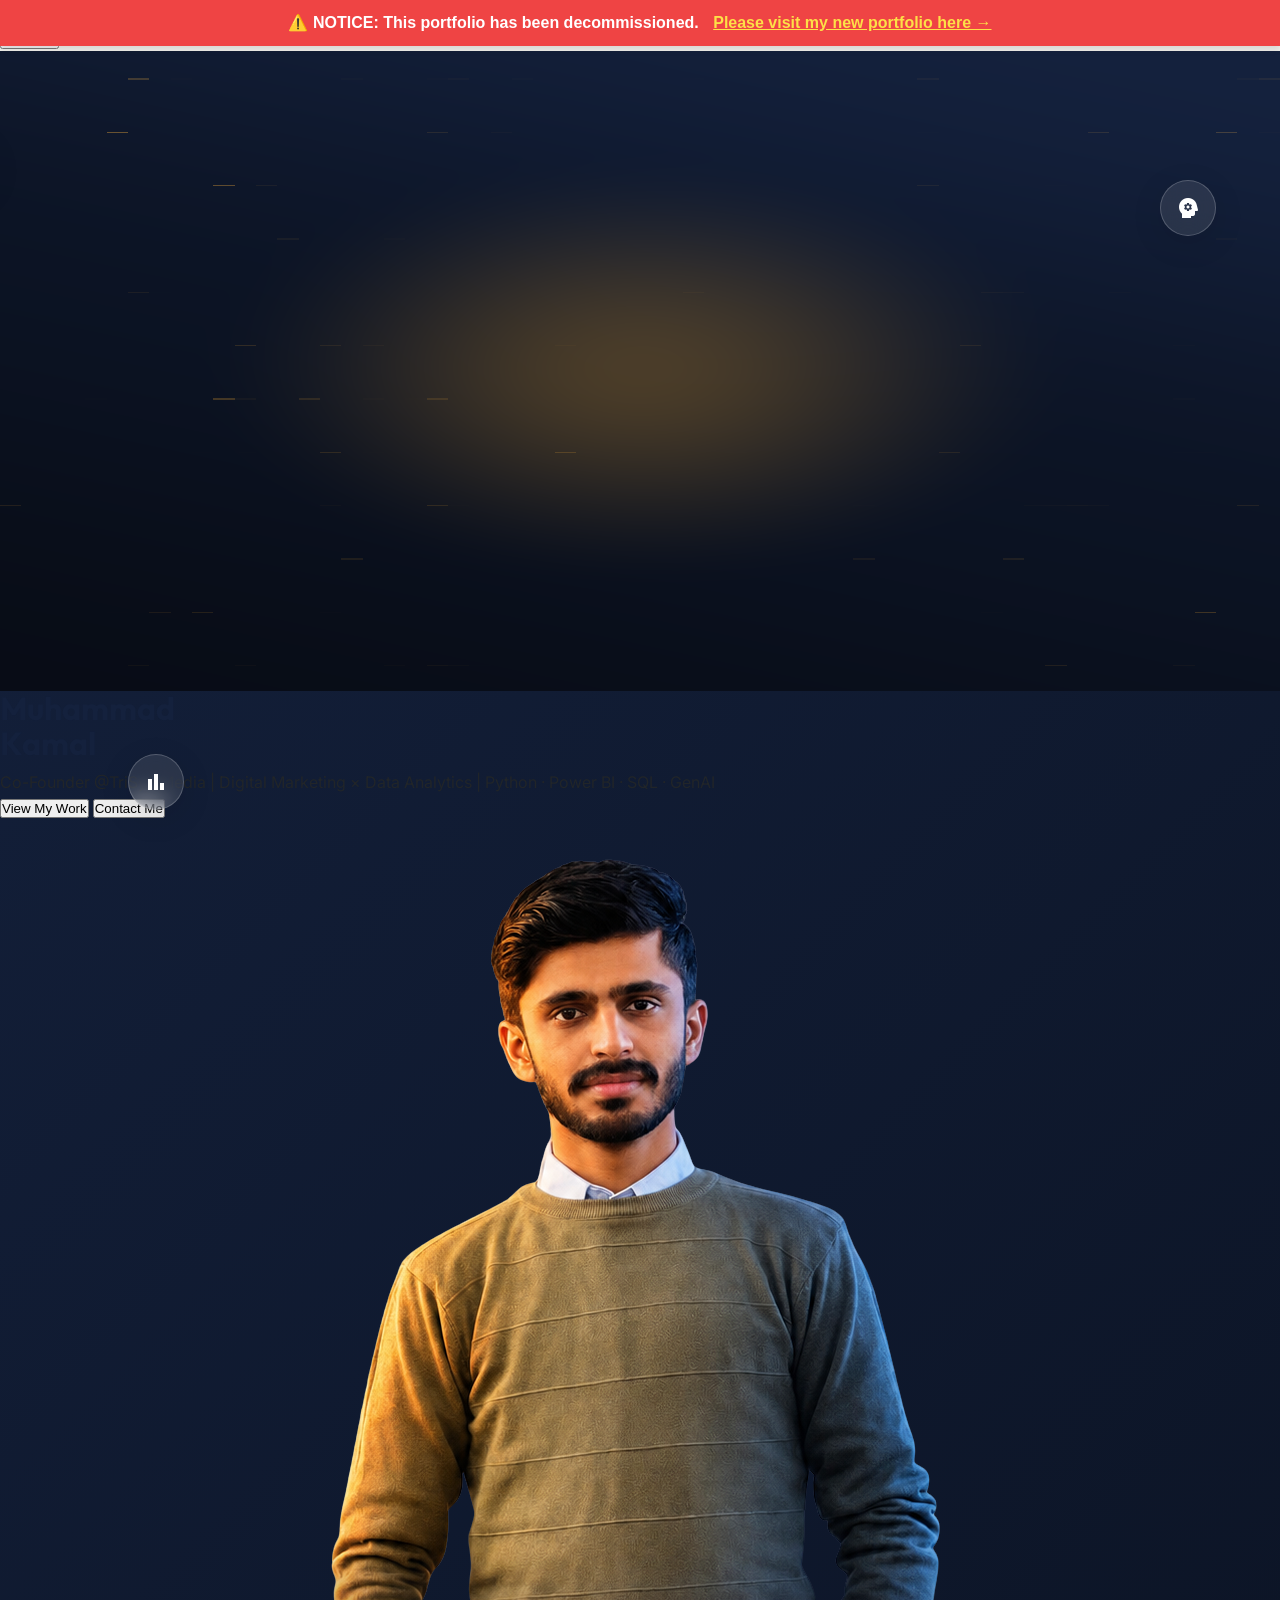
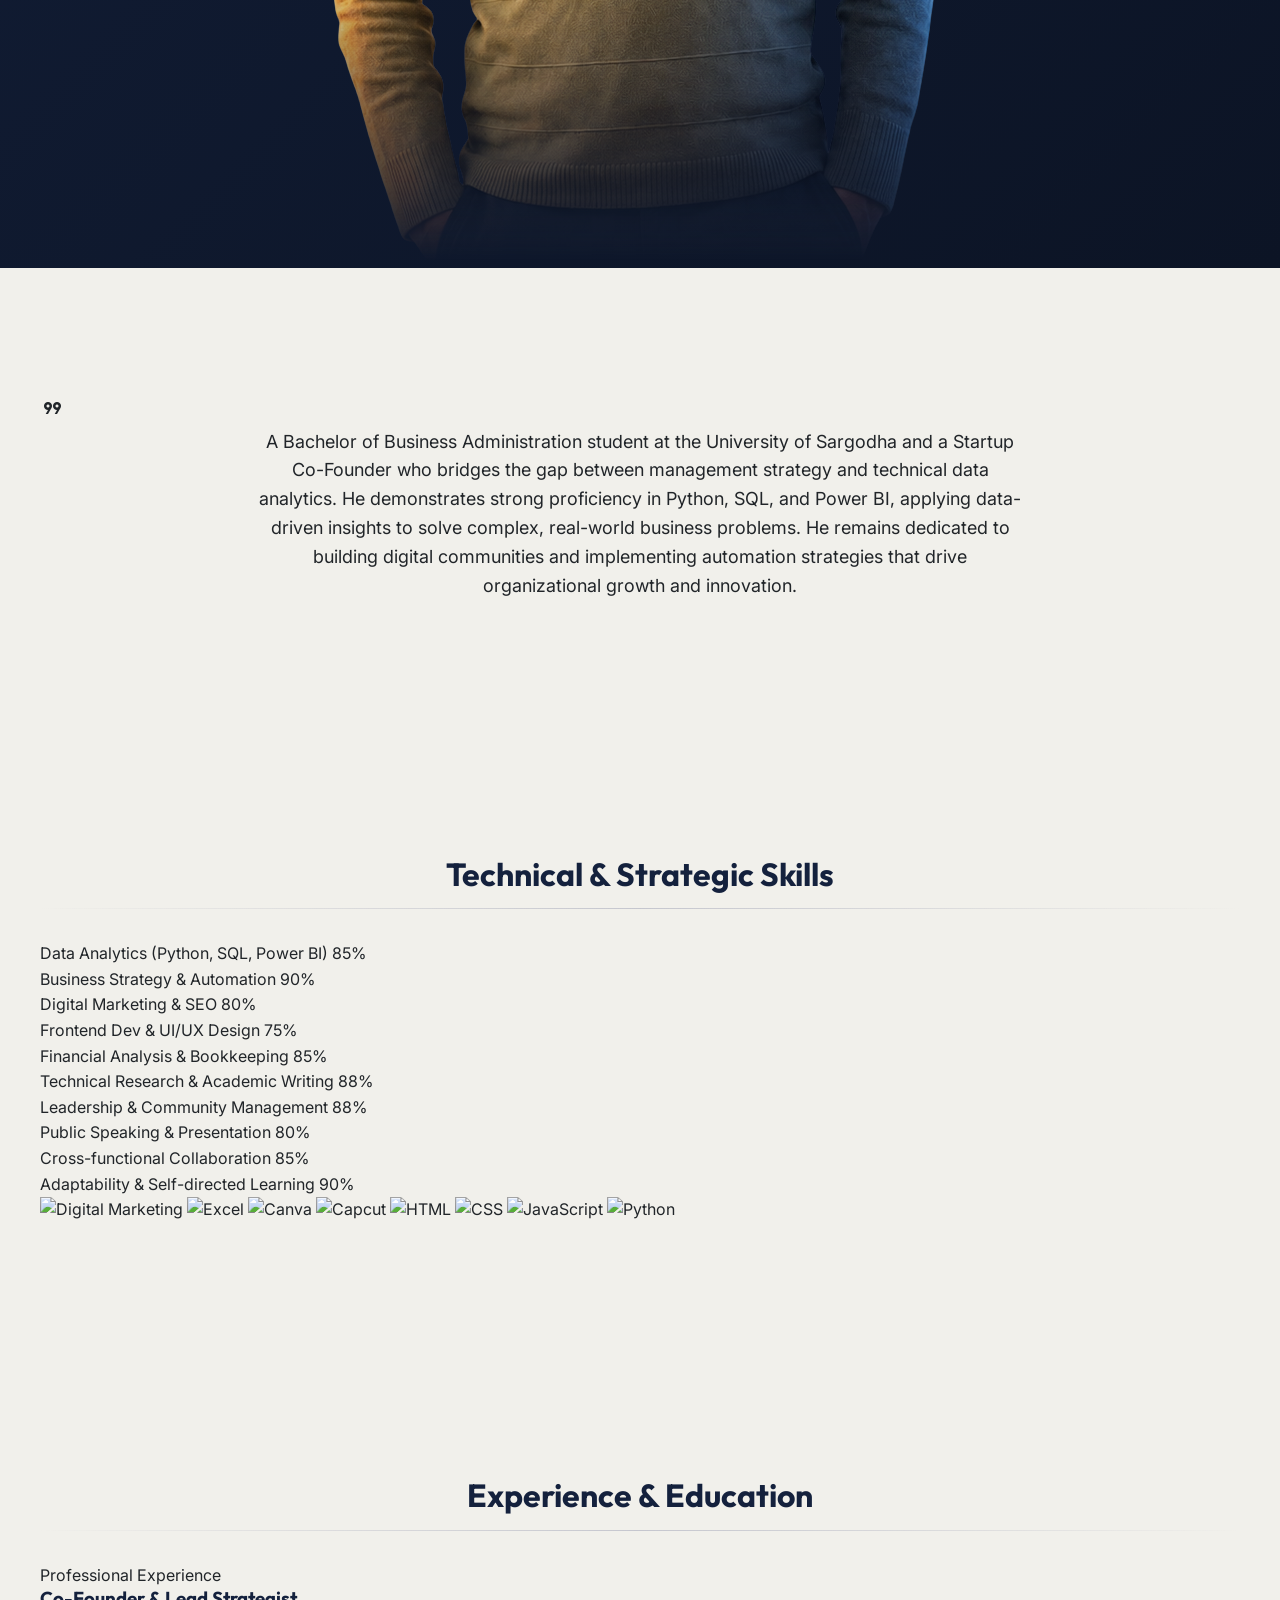
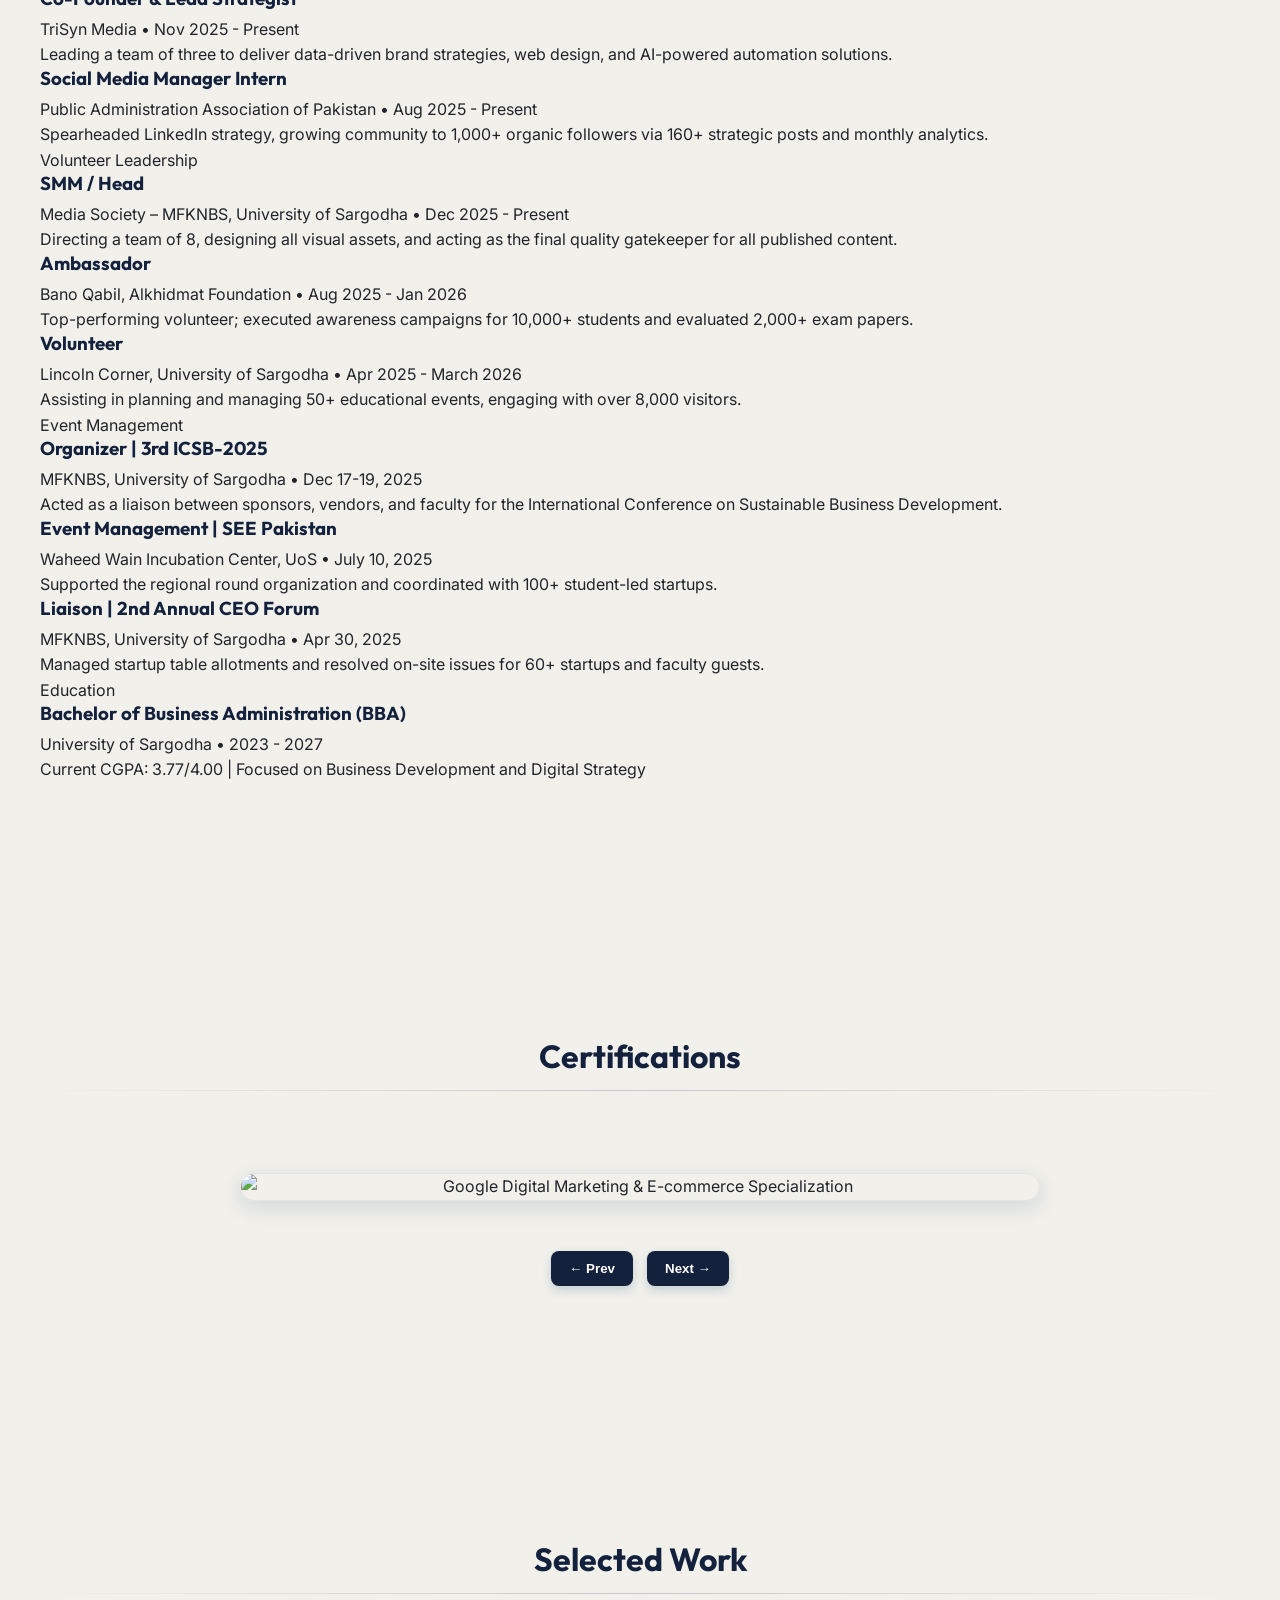
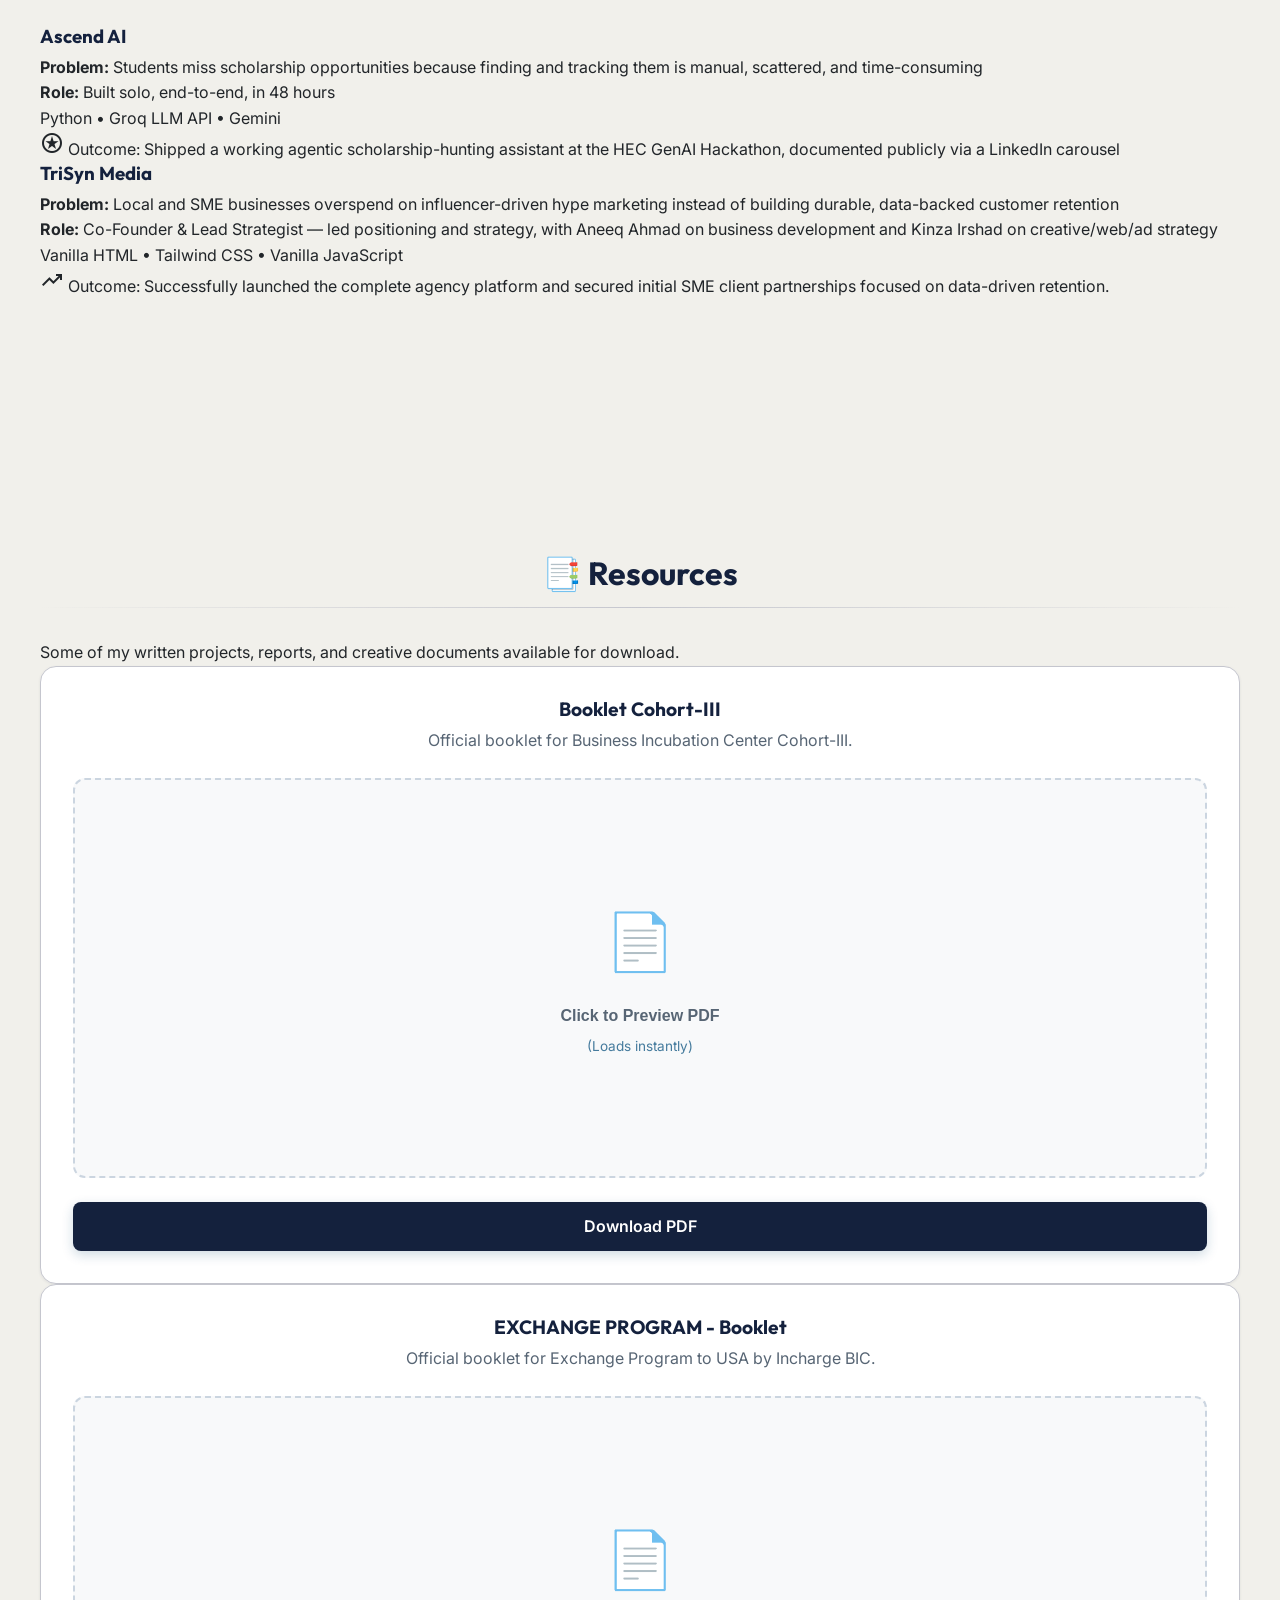
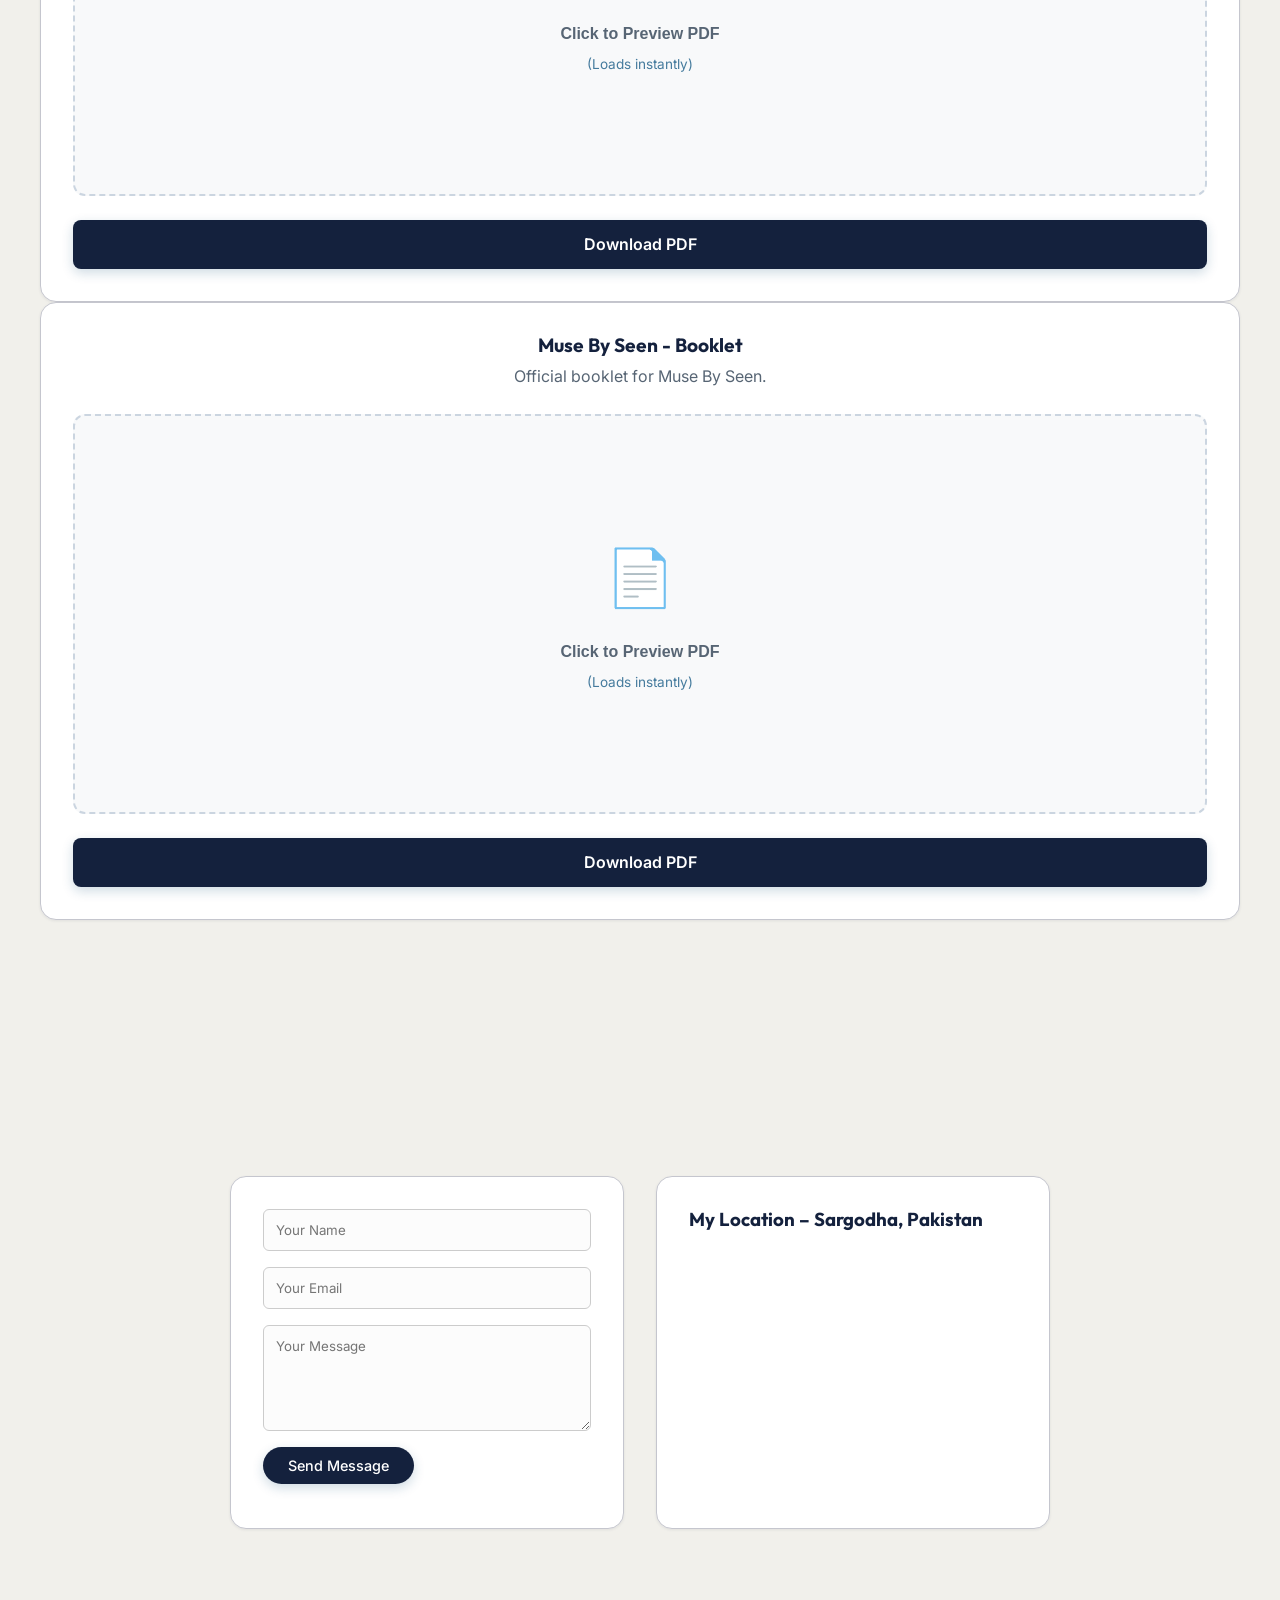
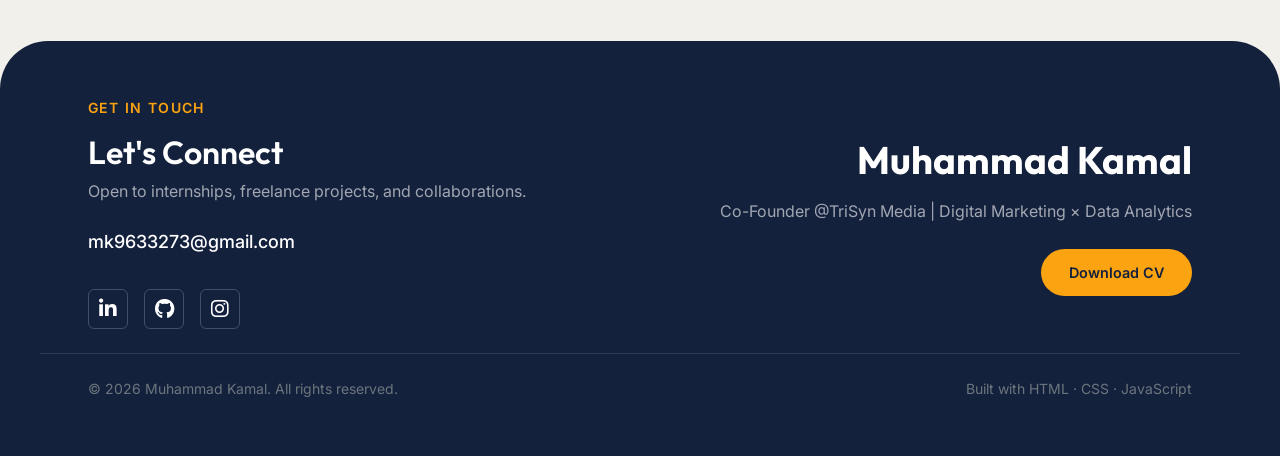
==== commit 99f96dde: "Add decommission warning banner to all pages and update git remote" ====
--- a/index.html
+++ b/index.html
@@ -145,7 +145,10 @@
     <link href="https://cdnjs.cloudflare.com/ajax/libs/font-awesome/6.5.0/css/all.min.css" rel="stylesheet">
 </head>
 <body>
-<nav class="fixed top-0 left-0 right-0 z-50 flex justify-center items-center transform-gpu">
+    <div style="position: fixed; top: 0; left: 0; right: 0; background-color: #ef4444; color: white; text-align: center; padding: 10px; font-family: sans-serif; font-weight: bold; z-index: 999999; box-shadow: 0 4px 6px rgba(0,0,0,0.1);">
+        ⚠️ NOTICE: This portfolio has been decommissioned. <a href="https://muhammadkamal.vercel.app/" style="color: #fde047; text-decoration: underline; margin-left: 10px;">Please visit my new portfolio here &rarr;</a>
+    </div>
+<nav class="fixed top-14 left-0 right-0 z-50 flex justify-center items-center transform-gpu">
     <div class="bg-white/80 backdrop-blur-xl rounded-b-full mx-auto w-fit px-12 py-2 border-[0.5px] border-white/50 shadow-xl flex items-center gap-8">
         
         <!-- Navigation Links -->
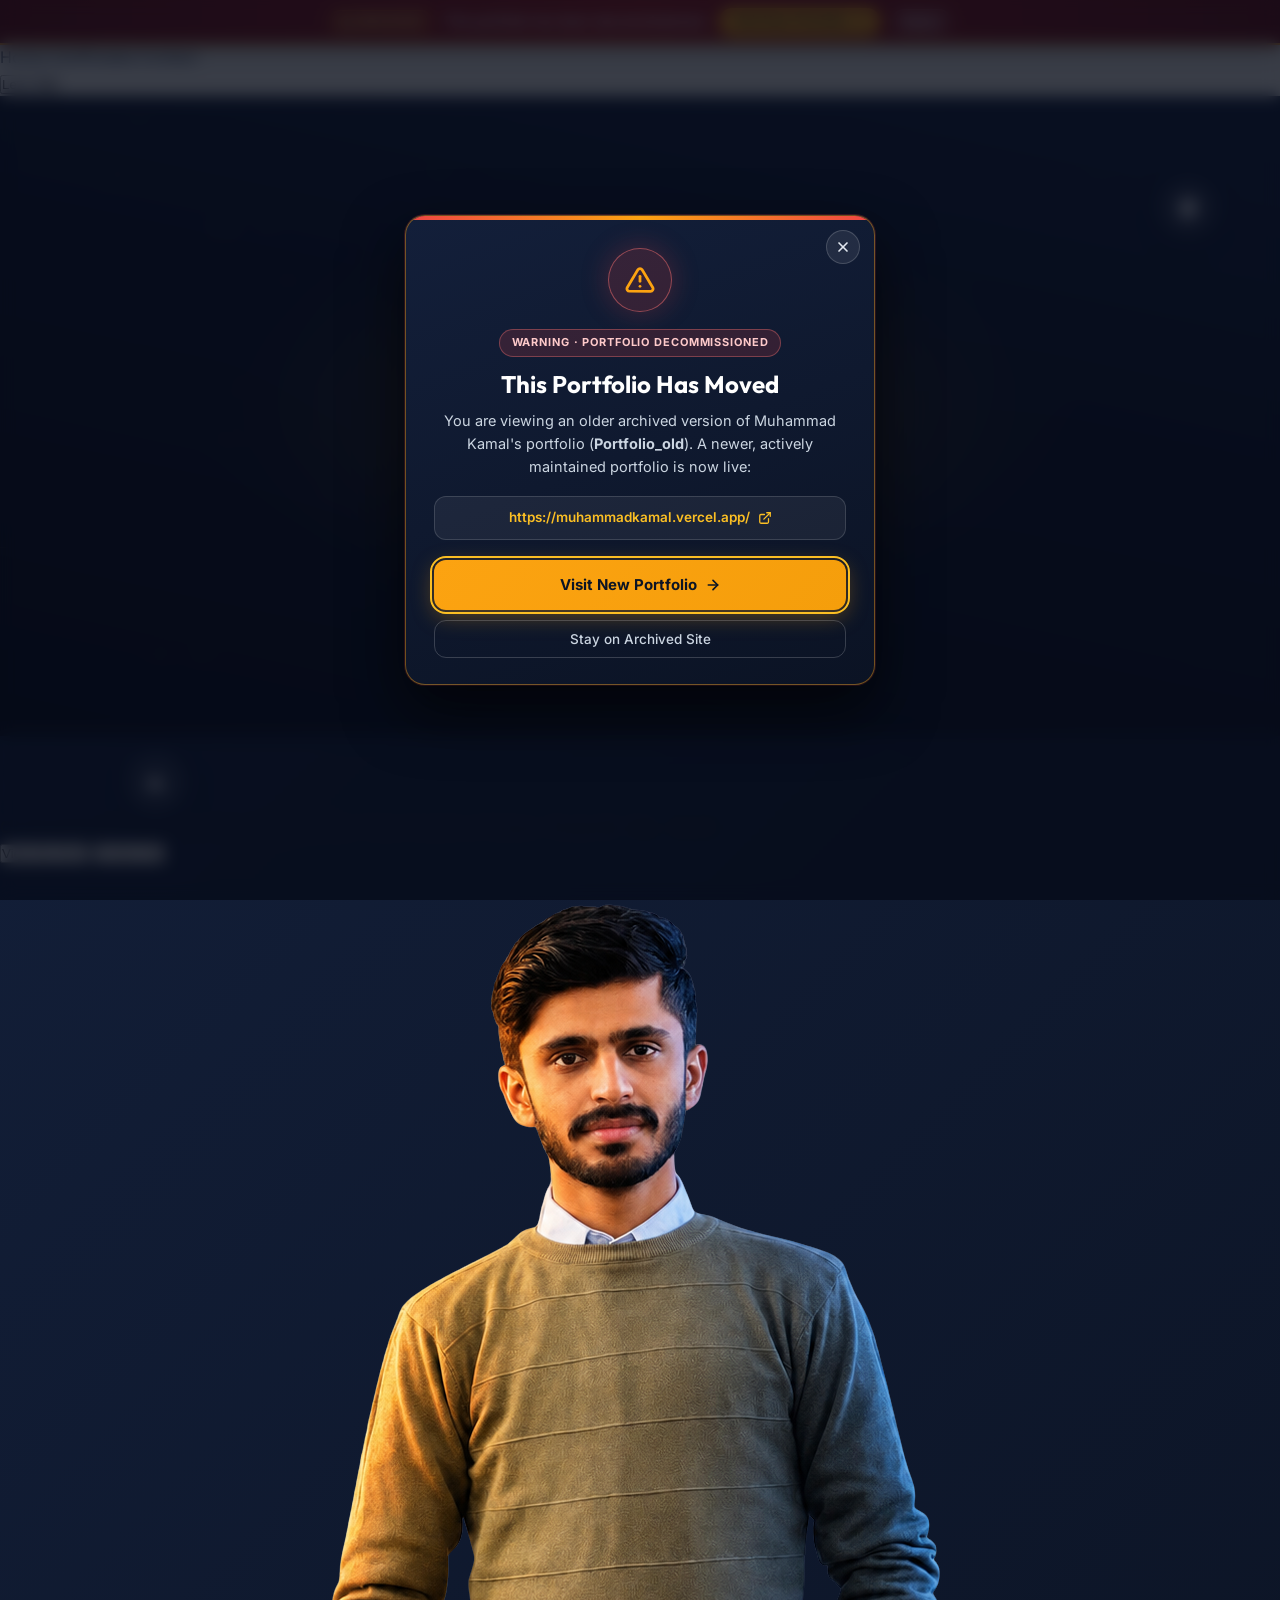
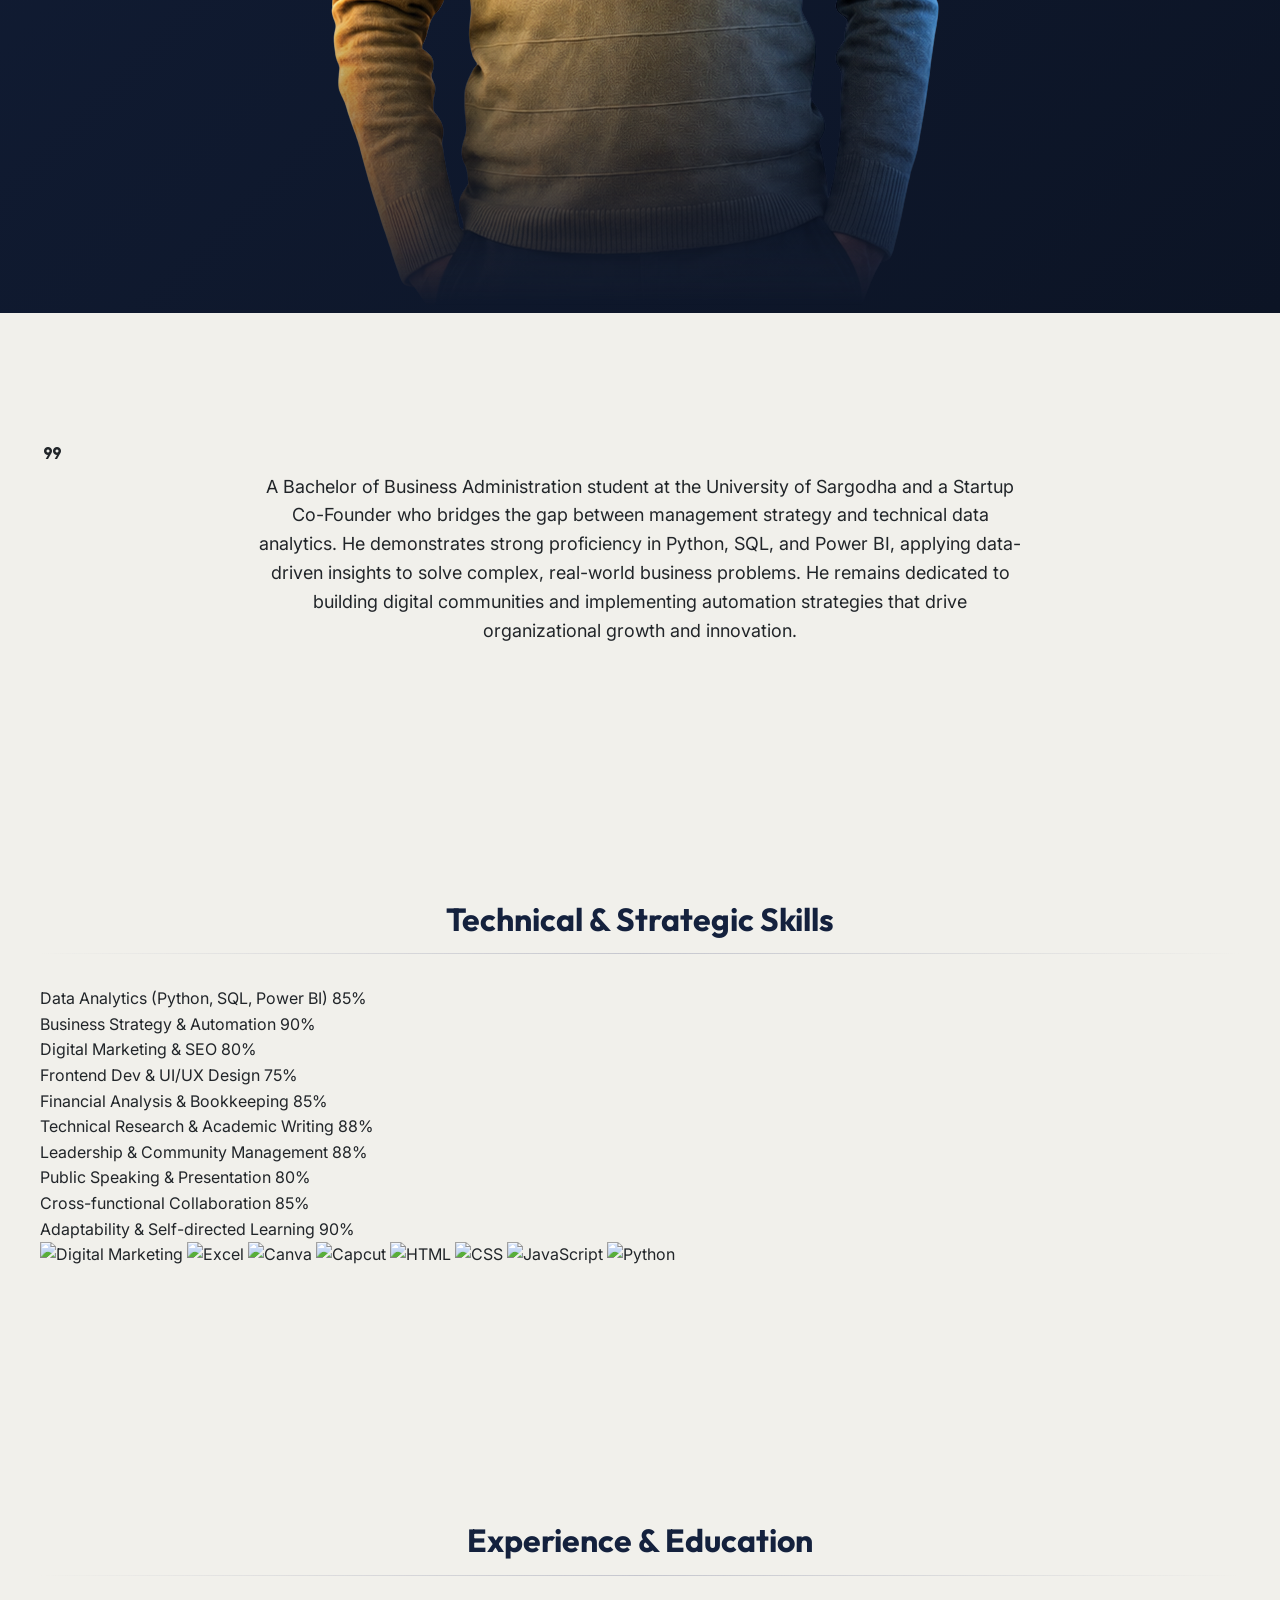
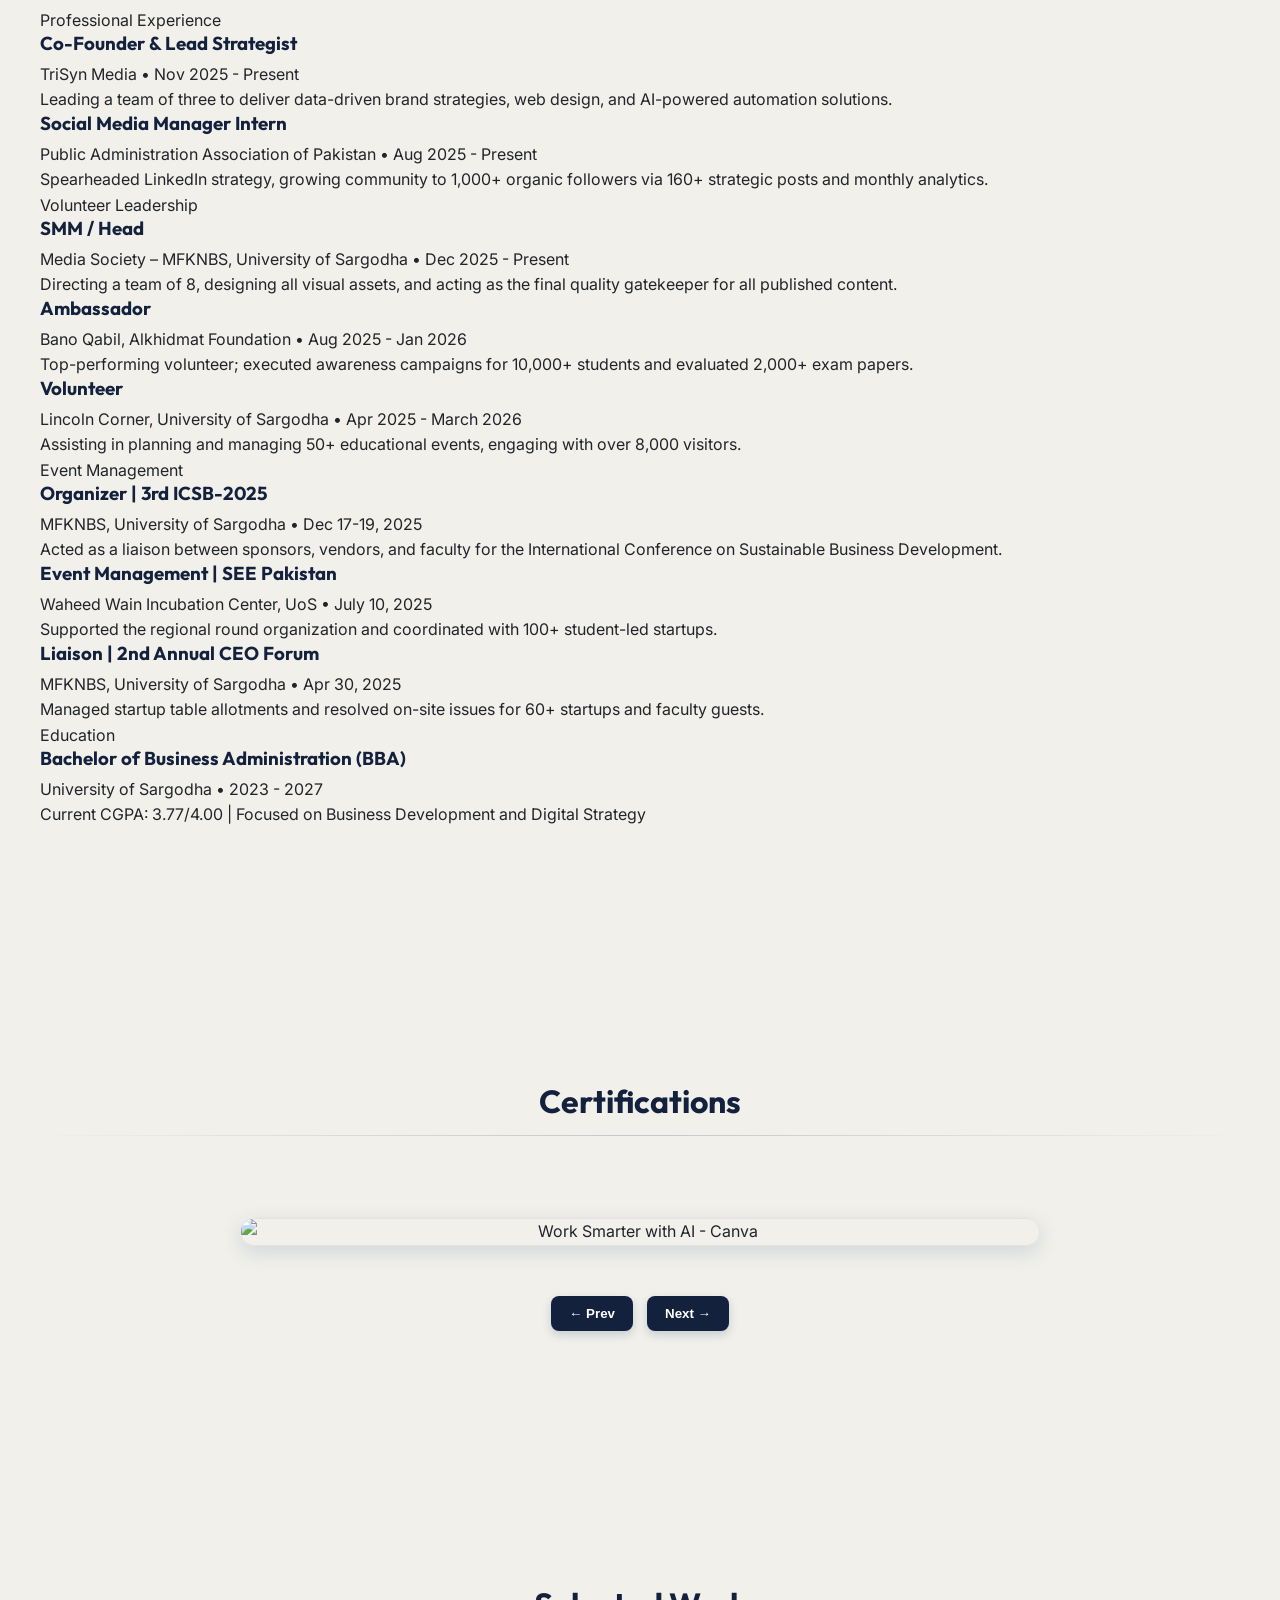
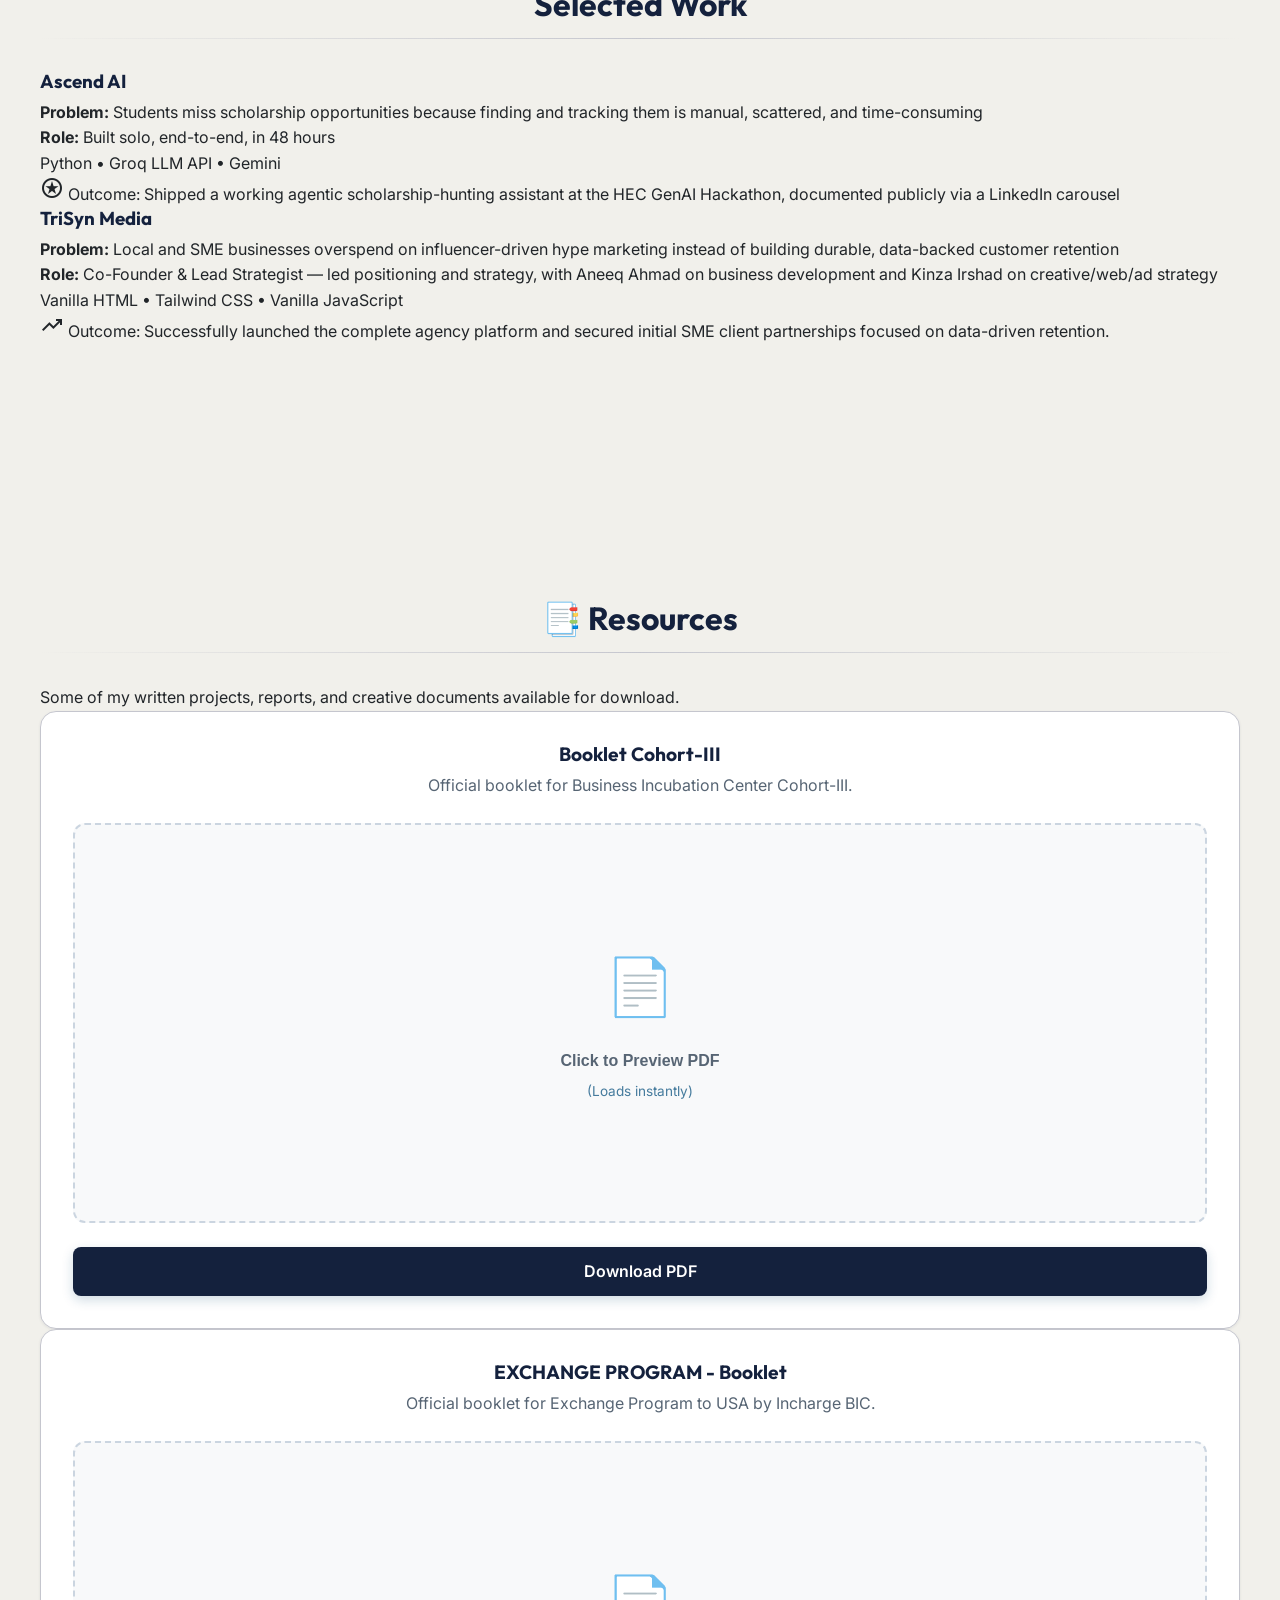
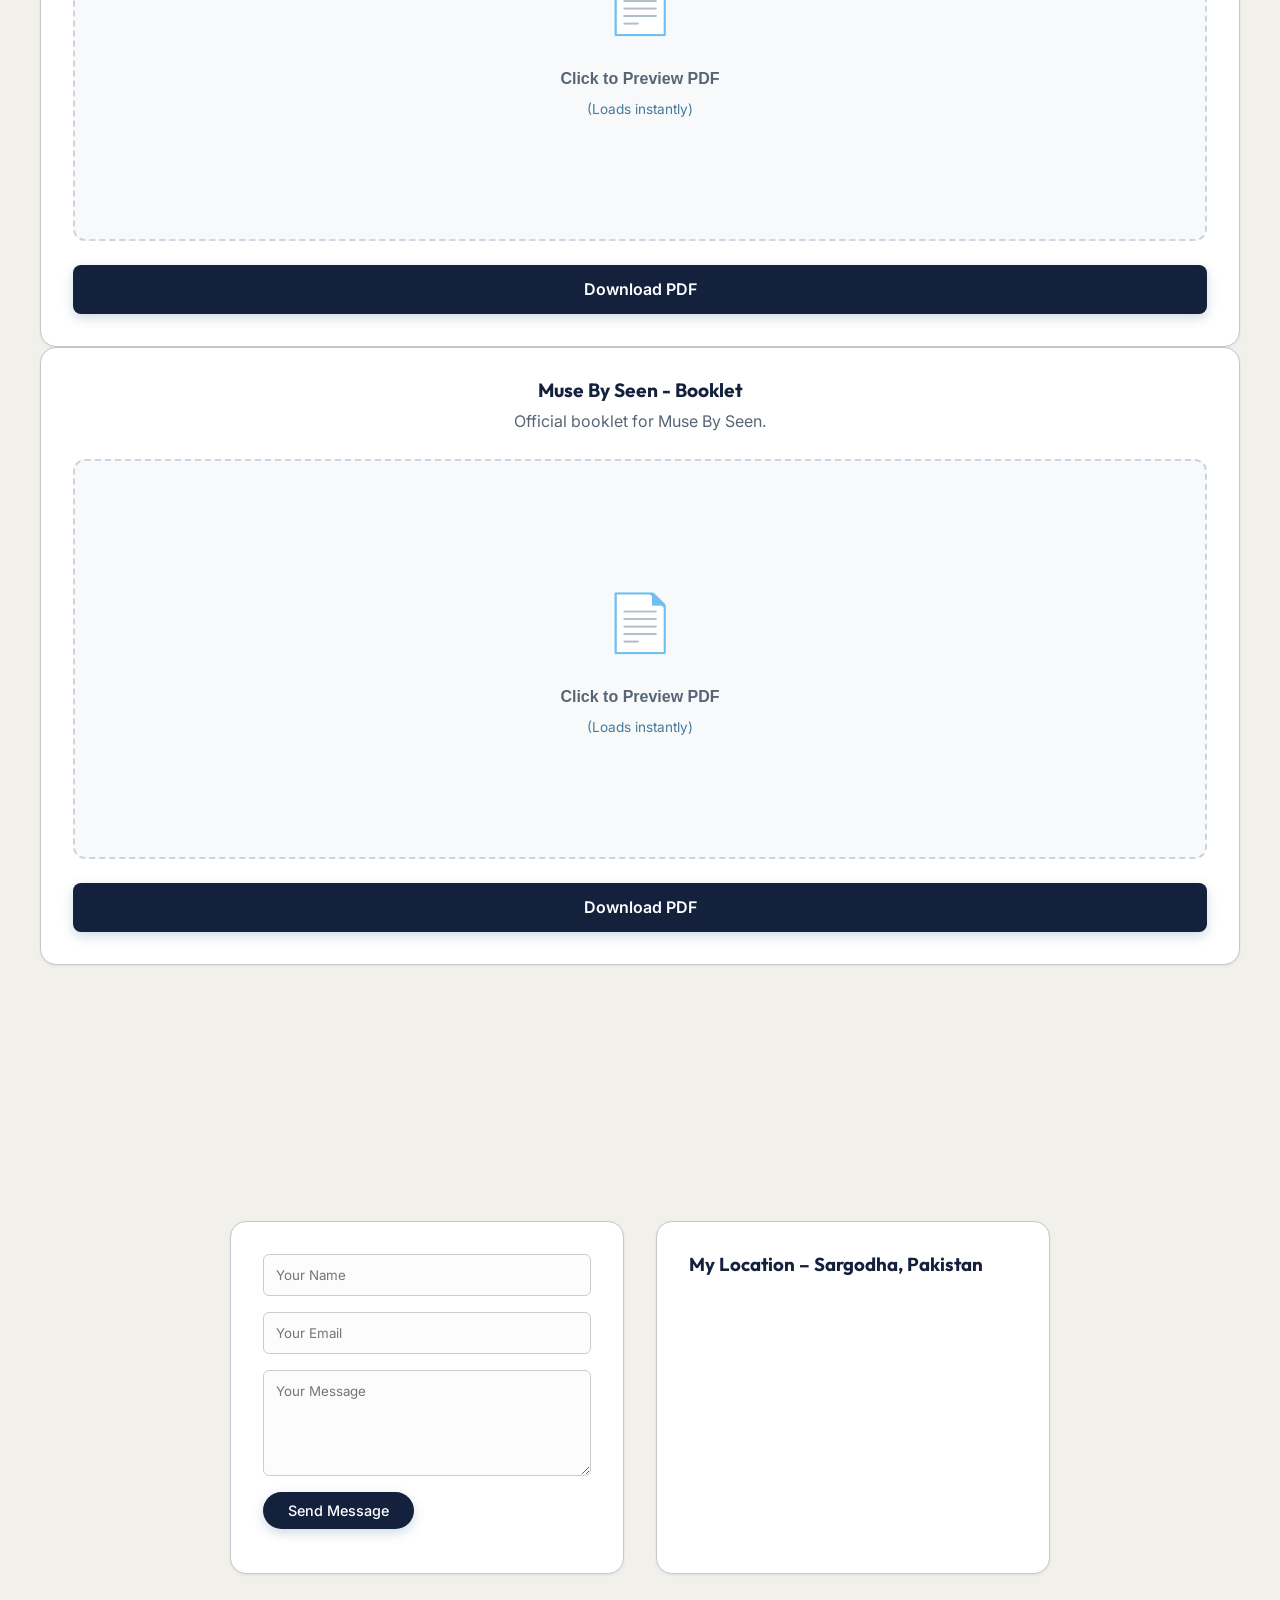
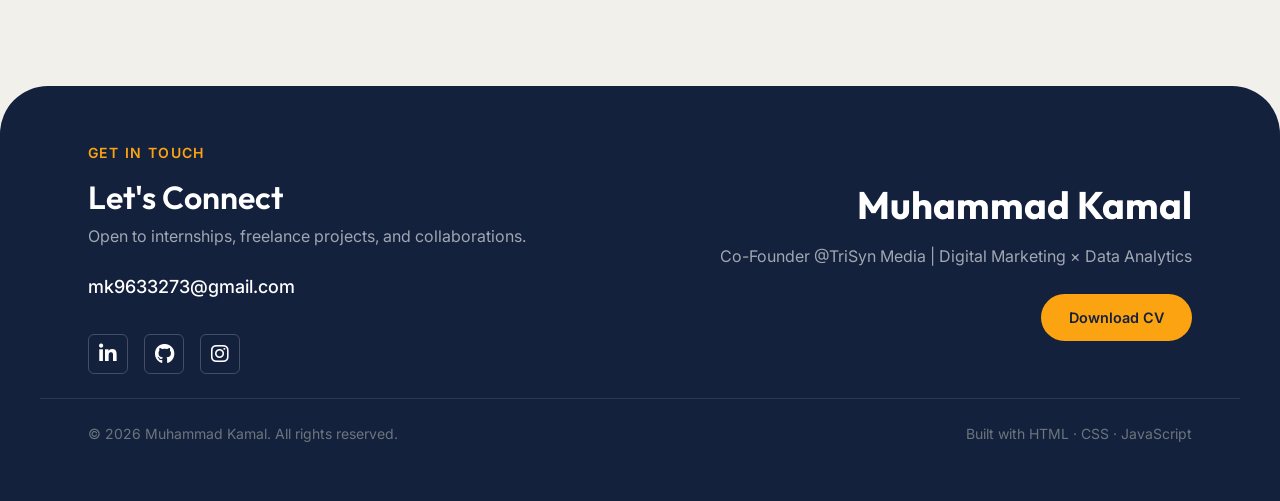
==== commit d7e8342c: "Upgrade decommission warning banner and add on-screen notice modal" ====
--- a/index.html
+++ b/index.html
@@ -137,6 +137,7 @@
   <meta name="viewport" content="width=device-width, initial-scale=1">
   <title>Muhammad Kamal – Portfolio</title>
   <link rel="stylesheet" href="css/main.css">
+  <link rel="stylesheet" href="css/decommission-notice.css">
     <!-- Google Fonts -->
     <link rel="preconnect" href="https://fonts.googleapis.com">
     <link rel="preconnect" href="https://fonts.gstatic.com" crossorigin>
@@ -145,10 +146,22 @@
     <link href="https://cdnjs.cloudflare.com/ajax/libs/font-awesome/6.5.0/css/all.min.css" rel="stylesheet">
 </head>
 <body>
-    <div style="position: fixed; top: 0; left: 0; right: 0; background-color: #ef4444; color: white; text-align: center; padding: 10px; font-family: sans-serif; font-weight: bold; z-index: 999999; box-shadow: 0 4px 6px rgba(0,0,0,0.1);">
-        ⚠️ NOTICE: This portfolio has been decommissioned. <a href="https://muhammadkamal.vercel.app/" style="color: #fde047; text-decoration: underline; margin-left: 10px;">Please visit my new portfolio here &rarr;</a>
-    </div>
-<nav class="fixed top-14 left-0 right-0 z-50 flex justify-center items-center transform-gpu">
+<div id="mk-decomm-banner" class="mk-decomm-banner" role="region" aria-label="Decommissioned portfolio notice">
+    <div class="mk-decomm-banner__inner">
+        <span class="mk-decomm-banner__badge">
+            <svg width="13" height="13" viewBox="0 0 24 24" fill="none" stroke="currentColor" stroke-width="2.5" stroke-linecap="round" stroke-linejoin="round" aria-hidden="true"><path d="M10.29 3.86 1.82 18a2 2 0 0 0 1.71 3h16.94a2 2 0 0 0 1.71-3L13.71 3.86a2 2 0 0 0-3.42 0z"/><line x1="12" y1="9" x2="12" y2="13"/><line x1="12" y1="17" x2="12.01" y2="17"/></svg>
+            ARCHIVED
+        </span>
+        <span class="mk-decomm-banner__text">This portfolio has been decommissioned.</span>
+        <a class="mk-decomm-banner__cta" href="https://muhammadkamal.vercel.app/">
+            Visit New Portfolio
+            <svg width="13" height="13" viewBox="0 0 24 24" fill="none" stroke="currentColor" stroke-width="2.5" stroke-linecap="round" stroke-linejoin="round" aria-hidden="true"><line x1="5" y1="12" x2="19" y2="12"/><polyline points="12 5 19 12 12 19"/></svg>
+        </a>
+        <button type="button" id="mk-decomm-info-btn" class="mk-decomm-banner__info" aria-label="Show full decommission notice">Notice</button>
+    </div>
+</div>
+<div id="mk-decomm-spacer" class="mk-decomm-spacer" aria-hidden="true"></div>
+<nav class="fixed left-0 right-0 z-[150] flex justify-center items-center transform-gpu" style="top: var(--mk-decomm-h, 46px);">
     <div class="bg-white/80 backdrop-blur-xl rounded-b-full mx-auto w-fit px-12 py-2 border-[0.5px] border-white/50 shadow-xl flex items-center gap-8">
         
         <!-- Navigation Links -->
@@ -791,5 +804,6 @@
   <!-- Skills, Projects, Experience, Certifications, and Footer will follow -->
 <script src="./JavaScript/script.js" defer></script>
 <script src="./JavaScript/scroll-animation.js" defer></script>
+<script src="./JavaScript/decommission-notice.js" defer></script>
 </body>
 </html>
--- a/css/decommission-notice.css
+++ b/css/decommission-notice.css
@@ -0,0 +1,366 @@
+/* =========================================================
+ * Decommission Notice Banner & On-Screen Warning Modal
+ * Shared across all pages and repository branches.
+ * ========================================================= */
+
+:root {
+  --mk-decomm-h: 46px;
+}
+
+.mk-decomm-spacer {
+  display: block;
+  width: 100%;
+  height: var(--mk-decomm-h, 46px);
+  flex-shrink: 0;
+}
+
+.mk-decomm-banner,
+.mk-decomm-banner *,
+.mk-decomm-backdrop,
+.mk-decomm-backdrop * {
+  box-sizing: border-box;
+  font-family: 'Inter', 'Poppins', system-ui, -apple-system, BlinkMacSystemFont, 'Segoe UI', Roboto, sans-serif;
+}
+
+/* --- Persistent Top Warning Banner --- */
+.mk-decomm-banner {
+  position: fixed;
+  top: 0;
+  left: 0;
+  right: 0;
+  z-index: 9990;
+  background: linear-gradient(90deg, #6b1116 0%, #991b1b 50%, #6b1116 100%);
+  border-bottom: 2px solid #fca311;
+  box-shadow: 0 4px 20px rgba(0, 0, 0, 0.35);
+  padding: 8px 16px;
+  color: #ffffff;
+}
+
+.mk-decomm-banner__inner {
+  max-width: 1200px;
+  margin: 0 auto;
+  display: flex;
+  align-items: center;
+  justify-content: center;
+  flex-wrap: wrap;
+  gap: 8px 12px;
+  text-align: center;
+  line-height: 1.35;
+}
+
+.mk-decomm-banner__badge {
+  display: inline-flex;
+  align-items: center;
+  gap: 5px;
+  background: rgba(252, 163, 17, 0.18);
+  border: 1px solid rgba(252, 163, 17, 0.65);
+  color: #fde68a;
+  font-size: 11px;
+  font-weight: 700;
+  letter-spacing: 0.08em;
+  text-transform: uppercase;
+  padding: 3px 9px;
+  border-radius: 9999px;
+  white-space: nowrap;
+}
+
+.mk-decomm-banner__text {
+  color: #ffffff;
+  font-size: 13.5px;
+  font-weight: 500;
+  margin: 0;
+}
+
+.mk-decomm-banner__cta {
+  display: inline-flex;
+  align-items: center;
+  gap: 6px;
+  background: #fca311;
+  color: #0c1425 !important;
+  font-size: 12.5px;
+  font-weight: 700;
+  padding: 5px 14px;
+  border-radius: 9999px;
+  text-decoration: none !important;
+  box-shadow: 0 2px 10px rgba(252, 163, 17, 0.35);
+  transition: transform 0.2s ease, background-color 0.2s ease, box-shadow 0.2s ease;
+  white-space: nowrap;
+}
+
+.mk-decomm-banner__cta:hover {
+  background: #ffb733;
+  color: #0c1425 !important;
+  transform: translateY(-1px);
+  box-shadow: 0 4px 14px rgba(252, 163, 17, 0.5);
+}
+
+.mk-decomm-banner__info {
+  display: inline-flex;
+  align-items: center;
+  gap: 4px;
+  background: rgba(255, 255, 255, 0.12);
+  border: 1px solid rgba(255, 255, 255, 0.28);
+  color: #f8fafc;
+  font-size: 12px;
+  font-weight: 600;
+  padding: 4px 10px;
+  border-radius: 9999px;
+  cursor: pointer;
+  transition: background-color 0.2s ease, border-color 0.2s ease;
+  white-space: nowrap;
+}
+
+.mk-decomm-banner__info:hover {
+  background: rgba(255, 255, 255, 0.22);
+  border-color: rgba(255, 255, 255, 0.45);
+}
+
+.mk-decomm-banner svg,
+.mk-decomm-backdrop svg {
+  display: inline-block;
+  flex-shrink: 0;
+  vertical-align: middle;
+}
+
+/* --- On-Screen Warning Modal Overlay --- */
+.mk-decomm-backdrop {
+  position: fixed;
+  inset: 0;
+  z-index: 10000;
+  background: rgba(6, 11, 25, 0.78);
+  backdrop-filter: blur(8px);
+  -webkit-backdrop-filter: blur(8px);
+  display: flex;
+  align-items: center;
+  justify-content: center;
+  padding: 16px;
+  opacity: 0;
+  visibility: hidden;
+  transition: opacity 0.25s ease, visibility 0.25s ease;
+}
+
+.mk-decomm-backdrop.is-open {
+  opacity: 1;
+  visibility: visible;
+}
+
+.mk-decomm-modal {
+  position: relative;
+  width: 100%;
+  max-width: 470px;
+  background: linear-gradient(160deg, #131f3a 0%, #0b1324 100%);
+  border: 1px solid rgba(252, 163, 17, 0.42);
+  border-radius: 20px;
+  box-shadow: 0 25px 60px rgba(0, 0, 0, 0.65), 0 0 0 1px rgba(239, 68, 68, 0.22);
+  padding: 32px 28px 26px;
+  text-align: center;
+  color: #f8fafc;
+  overflow: hidden;
+  transform: translateY(12px) scale(0.96);
+  transition: transform 0.25s cubic-bezier(0.22, 1, 0.36, 1);
+}
+
+.mk-decomm-backdrop.is-open .mk-decomm-modal {
+  transform: translateY(0) scale(1);
+}
+
+.mk-decomm-modal::before {
+  content: '';
+  position: absolute;
+  top: 0;
+  left: 0;
+  right: 0;
+  height: 4px;
+  background: linear-gradient(90deg, #ef4444 0%, #fca311 50%, #ef4444 100%);
+}
+
+.mk-decomm-modal__close {
+  position: absolute;
+  top: 14px;
+  right: 14px;
+  width: 34px;
+  height: 34px;
+  border-radius: 9999px;
+  border: 1px solid rgba(255, 255, 255, 0.16);
+  background: rgba(255, 255, 255, 0.08);
+  color: #e2e8f0;
+  display: inline-flex;
+  align-items: center;
+  justify-content: center;
+  cursor: pointer;
+  padding: 0;
+  transition: background-color 0.2s ease, color 0.2s ease, transform 0.2s ease;
+}
+
+.mk-decomm-modal__close:hover {
+  background: rgba(255, 255, 255, 0.18);
+  color: #ffffff;
+  transform: scale(1.06);
+}
+
+.mk-decomm-modal__icon {
+  width: 64px;
+  height: 64px;
+  margin: 0 auto 16px;
+  border-radius: 9999px;
+  background: rgba(239, 68, 68, 0.16);
+  border: 1.5px solid rgba(248, 113, 113, 0.5);
+  box-shadow: 0 0 28px rgba(239, 68, 68, 0.25);
+  color: #fca311;
+  display: flex;
+  align-items: center;
+  justify-content: center;
+}
+
+.mk-decomm-modal__pill {
+  display: inline-block;
+  background: rgba(239, 68, 68, 0.16);
+  border: 1px solid rgba(248, 113, 113, 0.38);
+  color: #fecaca;
+  font-size: 11px;
+  font-weight: 700;
+  letter-spacing: 0.08em;
+  text-transform: uppercase;
+  padding: 4px 12px;
+  border-radius: 9999px;
+  margin-bottom: 12px;
+}
+
+h2.mk-decomm-modal__title {
+  font-family: 'Outfit', 'Poppins', system-ui, sans-serif;
+  color: #ffffff !important;
+  font-size: 24px;
+  font-weight: 700;
+  line-height: 1.25;
+  margin: 0 0 10px 0 !important;
+}
+
+h2.mk-decomm-modal__title::after {
+  display: none !important;
+  content: none !important;
+}
+
+.mk-decomm-modal__desc {
+  color: #cbd5e1;
+  font-size: 14.5px;
+  line-height: 1.6;
+  margin: 0 0 18px 0;
+}
+
+.mk-decomm-modal__url-box {
+  display: flex;
+  align-items: center;
+  justify-content: center;
+  gap: 8px;
+  background: rgba(255, 255, 255, 0.06);
+  border: 1px solid rgba(255, 255, 255, 0.14);
+  border-radius: 12px;
+  padding: 10px 14px;
+  margin-bottom: 20px;
+  color: #fbbf24 !important;
+  font-size: 13.5px;
+  font-weight: 600;
+  text-decoration: none !important;
+  word-break: break-all;
+  transition: background-color 0.2s ease, border-color 0.2s ease;
+}
+
+.mk-decomm-modal__url-box:hover {
+  background: rgba(252, 163, 17, 0.12);
+  border-color: rgba(252, 163, 17, 0.45);
+  color: #fde68a !important;
+}
+
+.mk-decomm-modal__actions {
+  display: flex;
+  flex-direction: column;
+  gap: 10px;
+}
+
+.mk-decomm-modal__cta {
+  display: inline-flex;
+  align-items: center;
+  justify-content: center;
+  gap: 8px;
+  width: 100%;
+  background: linear-gradient(135deg, #fca311 0%, #f59e0b 100%);
+  color: #0c1425 !important;
+  font-size: 15px;
+  font-weight: 700;
+  padding: 13px 20px;
+  border-radius: 12px;
+  text-decoration: none !important;
+  box-shadow: 0 6px 22px rgba(252, 163, 17, 0.35);
+  transition: transform 0.2s ease, filter 0.2s ease, box-shadow 0.2s ease;
+}
+
+.mk-decomm-modal__cta:hover {
+  filter: brightness(1.06);
+  color: #0c1425 !important;
+  transform: translateY(-1px);
+  box-shadow: 0 8px 26px rgba(252, 163, 17, 0.48);
+}
+
+.mk-decomm-modal__dismiss {
+  width: 100%;
+  background: transparent;
+  border: 1px solid rgba(255, 255, 255, 0.18);
+  color: #cbd5e1;
+  font-size: 13.5px;
+  font-weight: 500;
+  padding: 10px 16px;
+  border-radius: 12px;
+  cursor: pointer;
+  transition: background-color 0.2s ease, color 0.2s ease, border-color 0.2s ease;
+}
+
+.mk-decomm-modal__dismiss:hover {
+  background: rgba(255, 255, 255, 0.08);
+  border-color: rgba(255, 255, 255, 0.34);
+  color: #ffffff;
+}
+
+.mk-decomm-banner__cta:focus-visible,
+.mk-decomm-banner__info:focus-visible,
+.mk-decomm-modal__close:focus-visible,
+.mk-decomm-modal__url-box:focus-visible,
+.mk-decomm-modal__cta:focus-visible,
+.mk-decomm-modal__dismiss:focus-visible {
+  outline: 2px solid #fbbf24;
+  outline-offset: 2px;
+}
+
+@media (max-width: 640px) {
+  .mk-decomm-banner {
+    padding: 7px 10px;
+  }
+
+  .mk-decomm-banner__inner {
+    gap: 6px 8px;
+  }
+
+  .mk-decomm-banner__text {
+    font-size: 12.5px;
+  }
+
+  .mk-decomm-modal {
+    padding: 28px 20px 22px;
+    border-radius: 16px;
+  }
+
+  h2.mk-decomm-modal__title {
+    font-size: 21px;
+  }
+}
+
+@media (prefers-reduced-motion: reduce) {
+  .mk-decomm-backdrop,
+  .mk-decomm-modal,
+  .mk-decomm-banner__cta,
+  .mk-decomm-banner__info,
+  .mk-decomm-modal__close,
+  .mk-decomm-modal__cta,
+  .mk-decomm-modal__dismiss {
+    transition: none !important;
+  }
+}
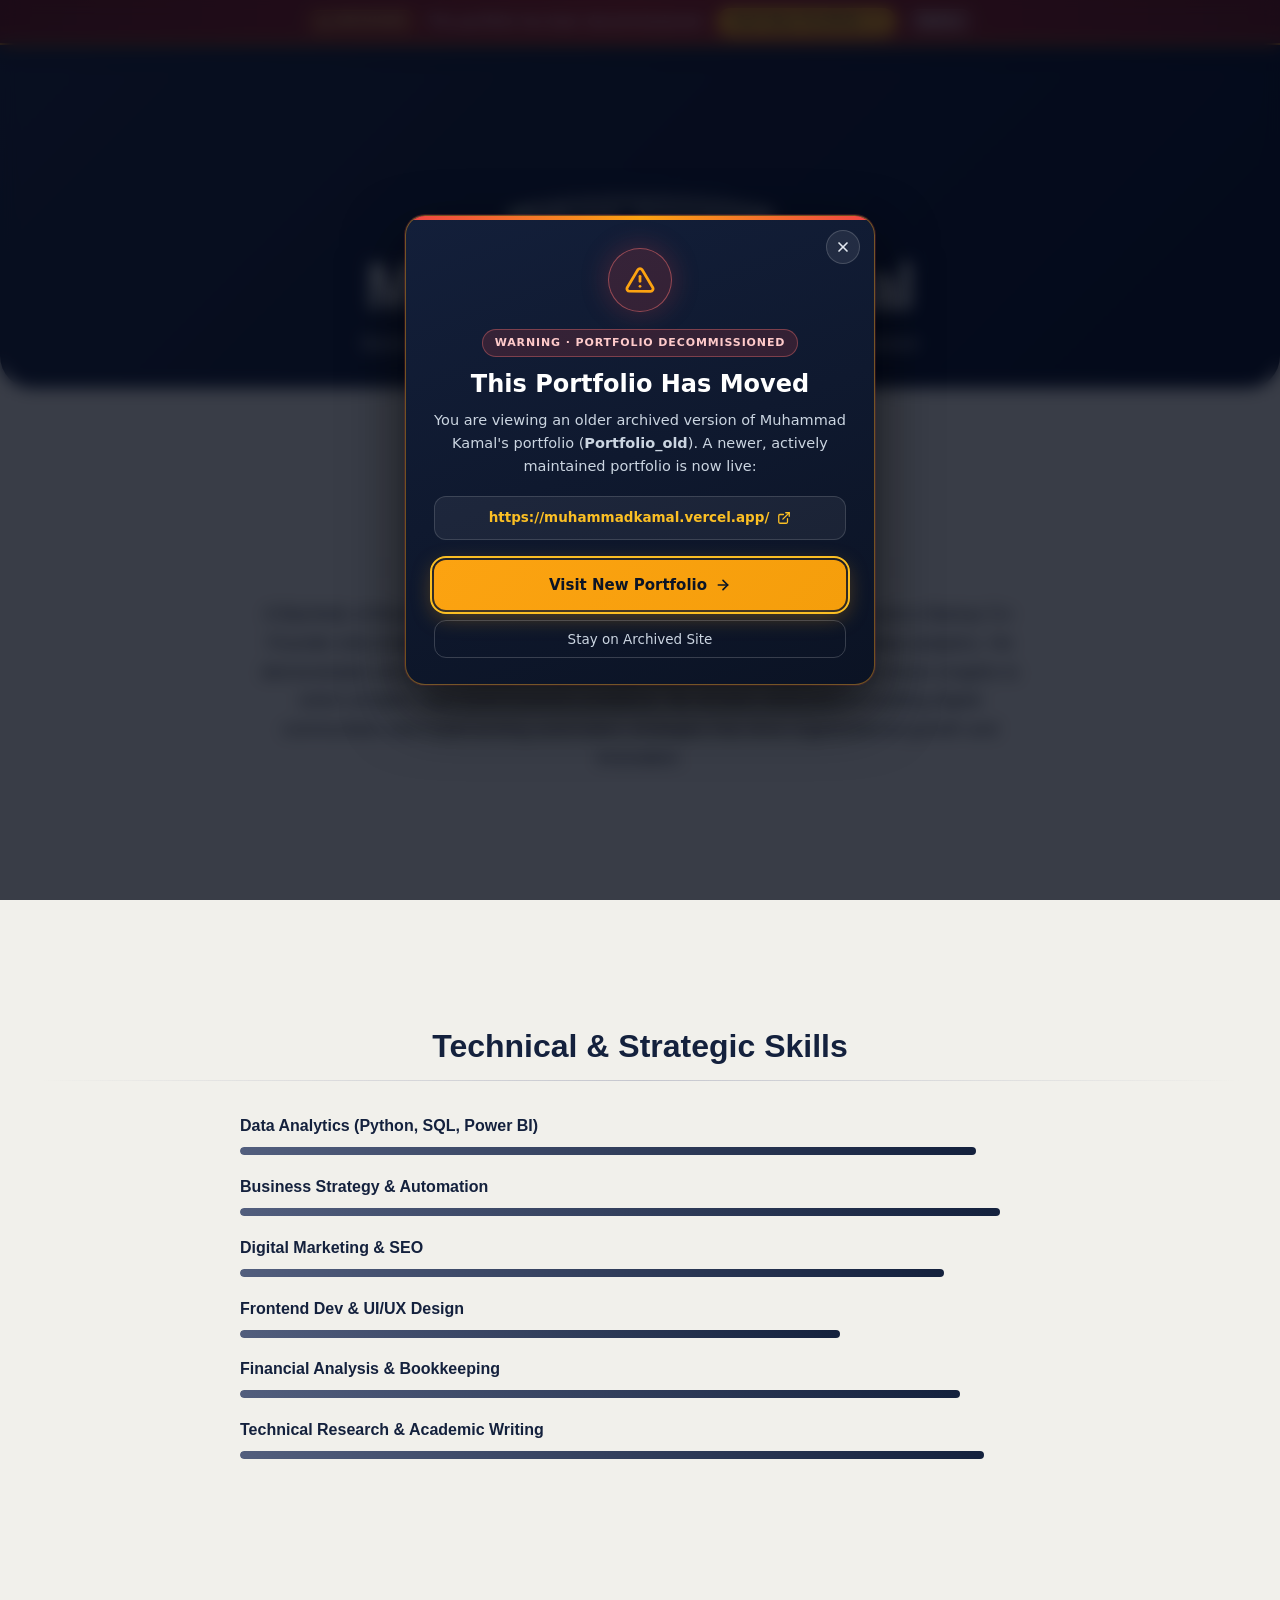
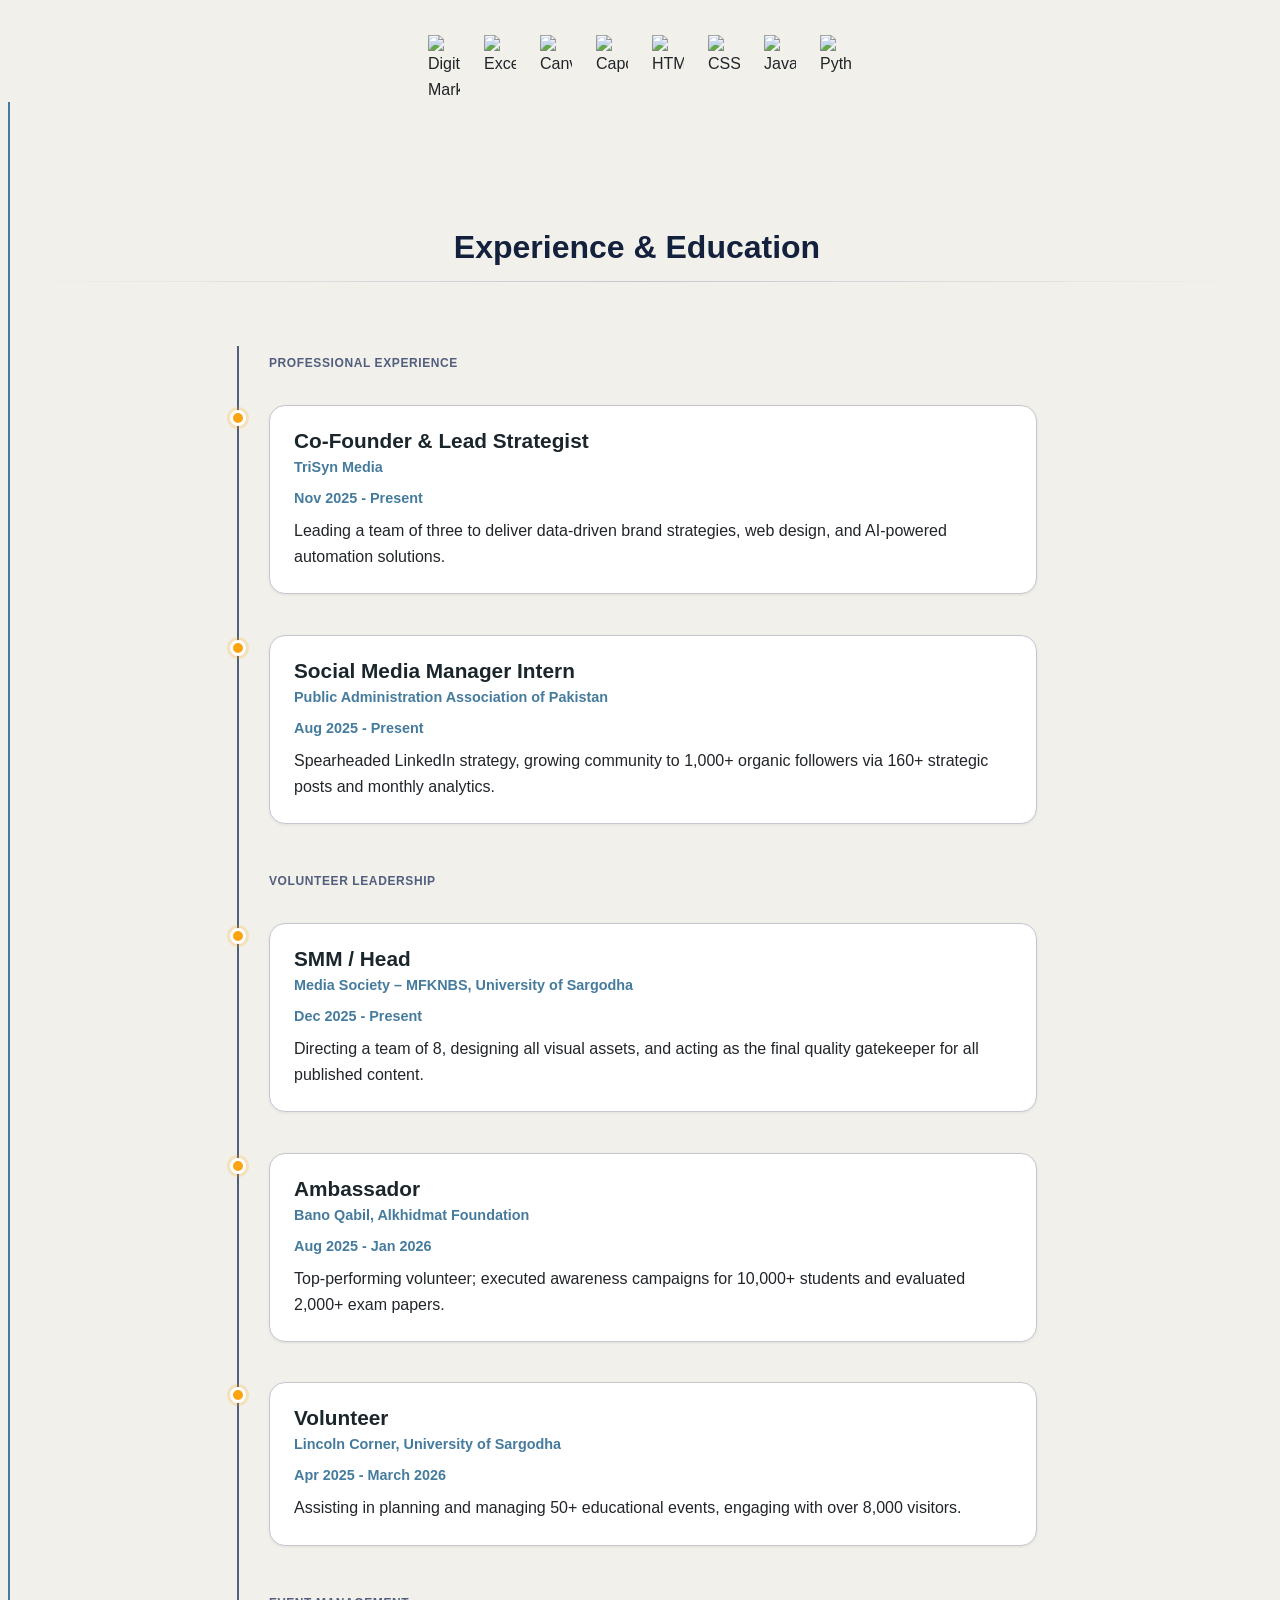
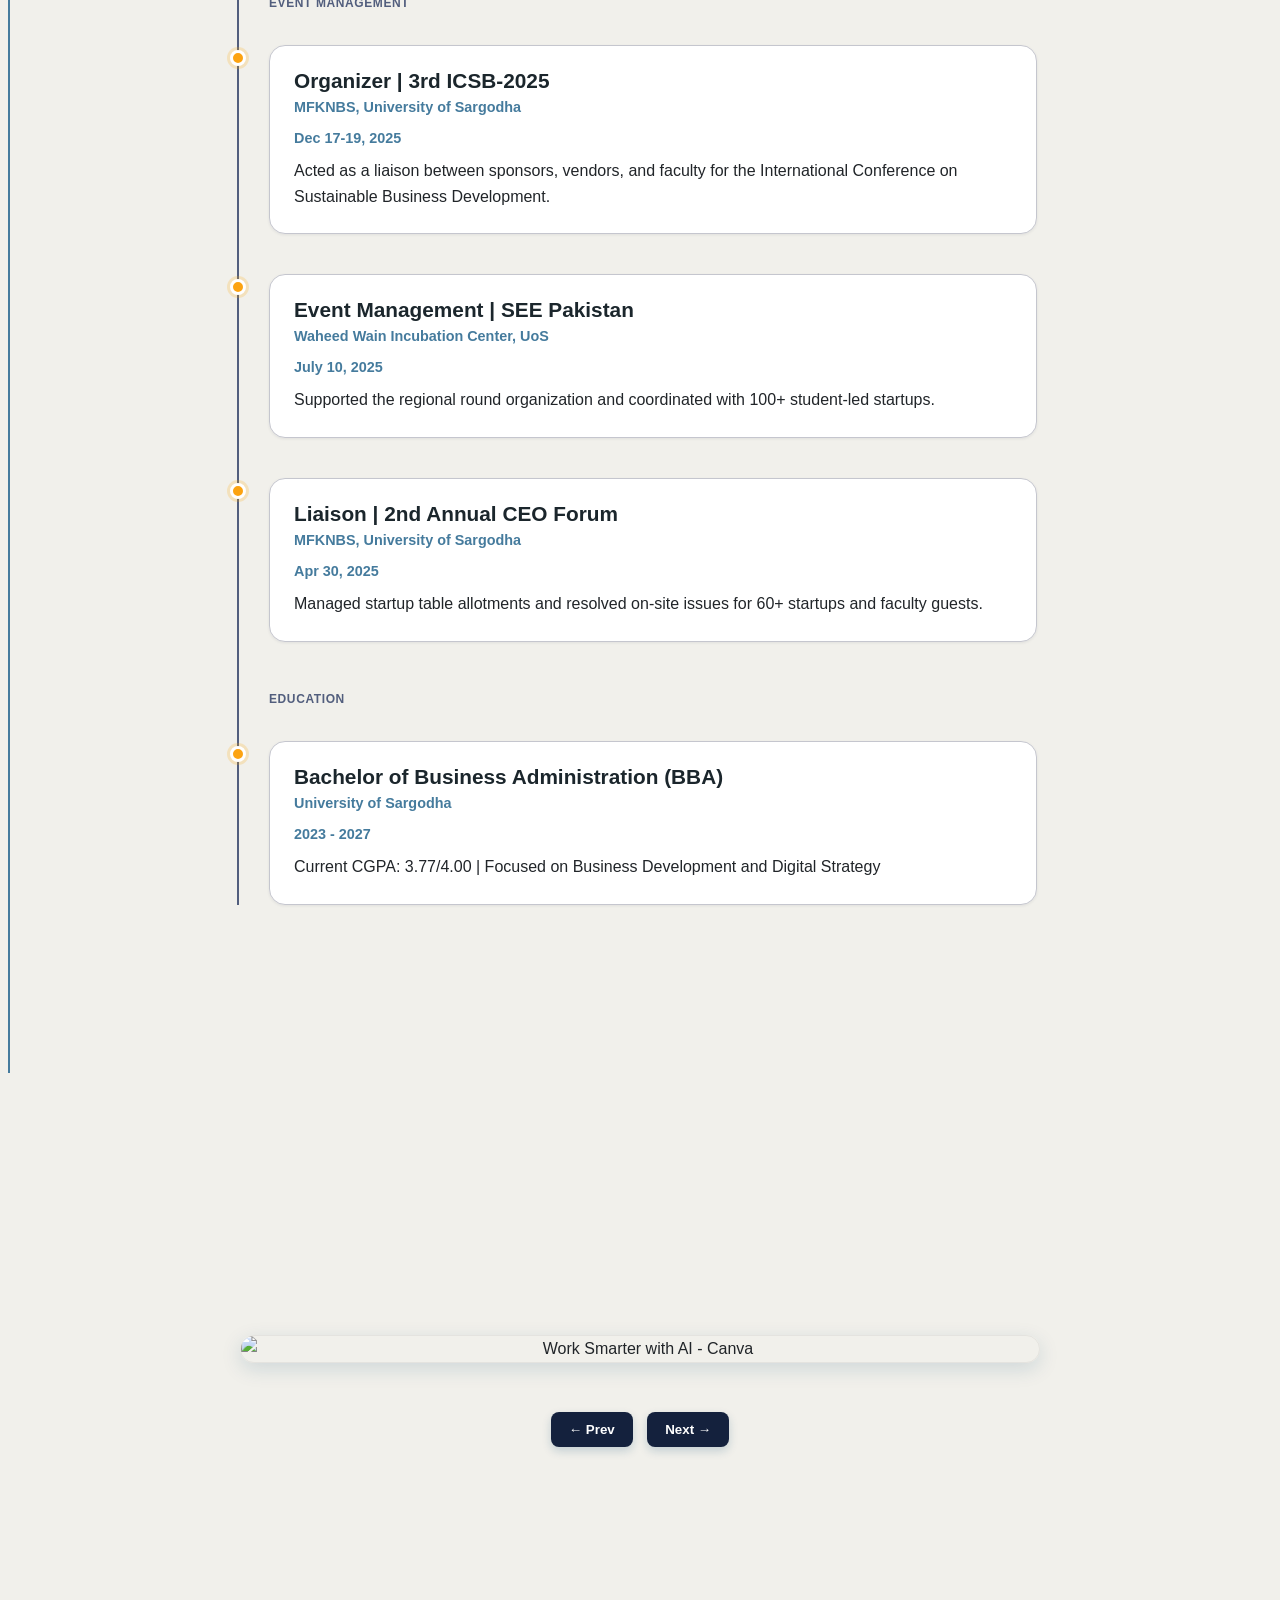
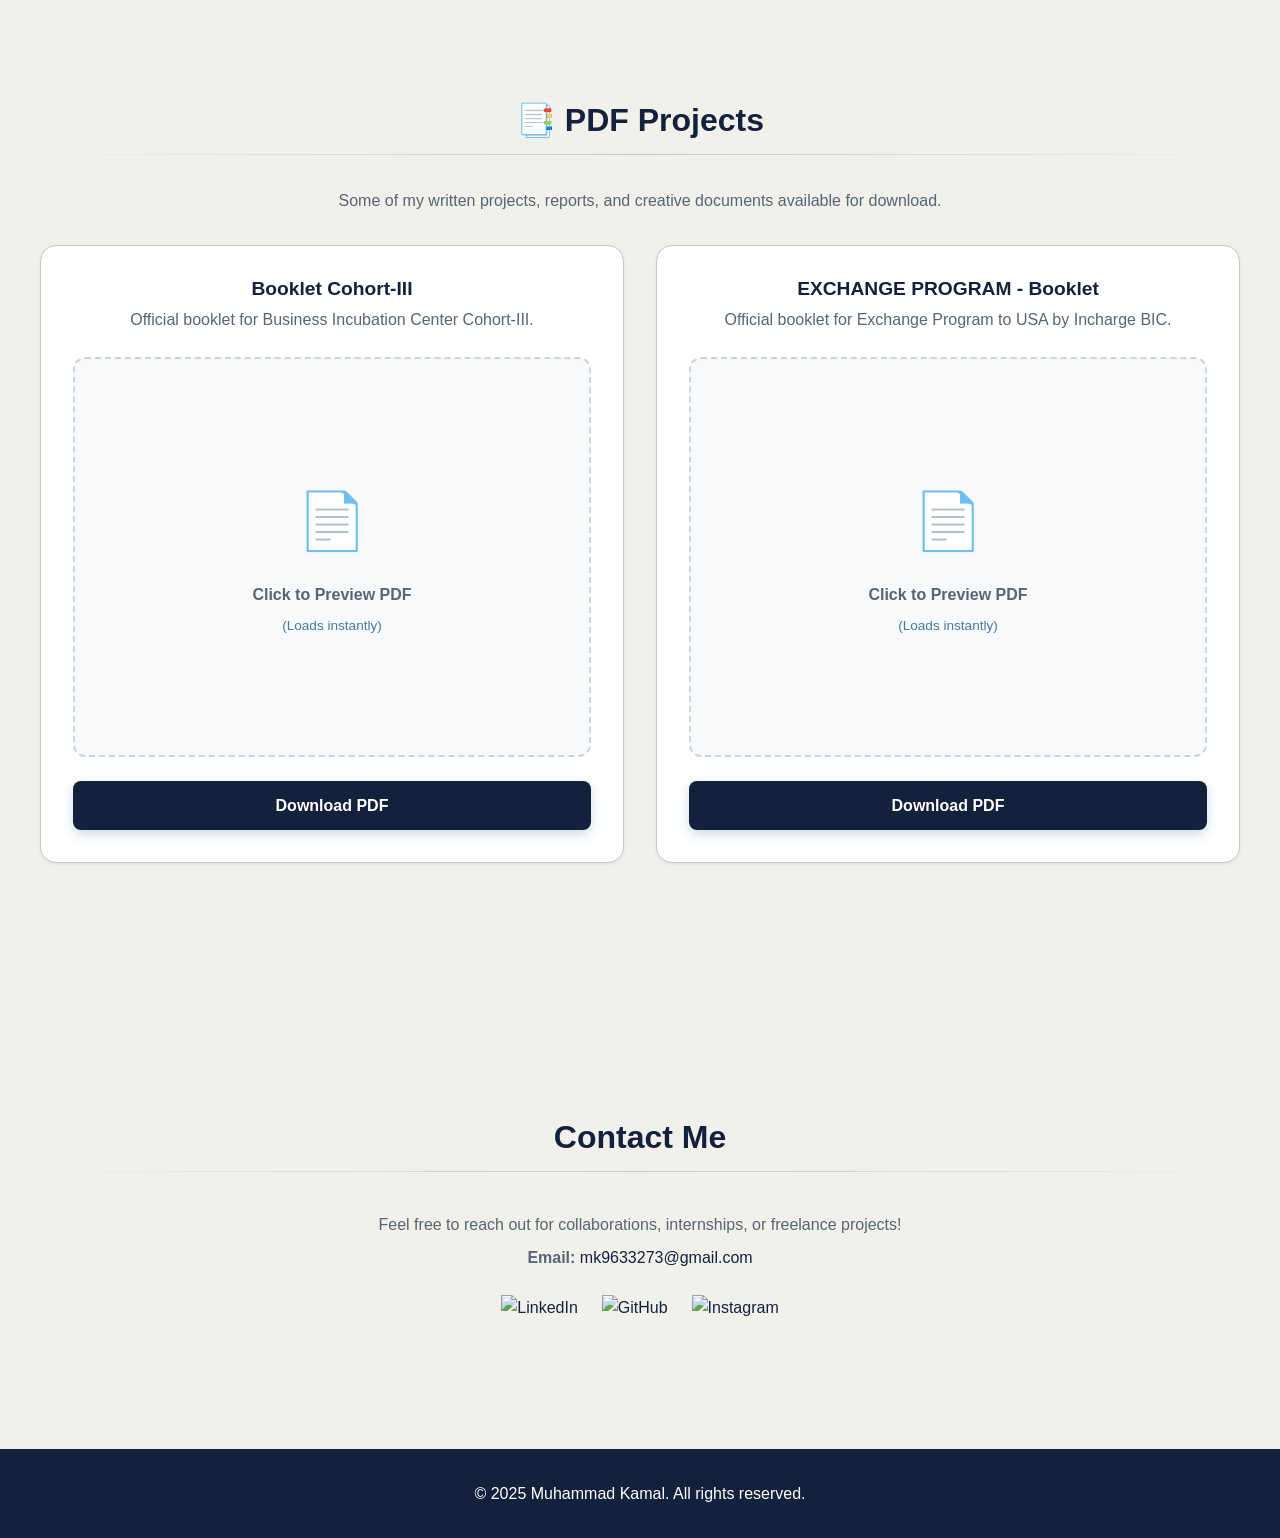
==== commit 739b02c1: "Add decommission warning banner and on-screen notice modal to all pages" ====
--- a/index.html
+++ b/index.html
@@ -5,617 +5,217 @@
     <!-- Responsive Meta Tag -->
     <meta http-equiv="X-UA-Compatible" content="IE=edge">
     <meta property="og:image" content="./assets/images/Logo.png">
-
-    <style>
-    .glow-amber:hover {
-        box-shadow: 0 4px 20px rgba(255, 165, 21, 0.4);
-    }
-    
-    /* Motion & Animations */
-    @media (prefers-reduced-motion: no-preference) {
-        .orbit-icon {
-            position: absolute;
-            width: 56px;
-            height: 56px;
-            background: rgba(255, 255, 255, 0.1);
-            backdrop-filter: blur(12px);
-            border-radius: 50%;
-            display: flex;
-            align-items: center;
-            justify-content: center;
-            color: #ffffff;
-            border: 1px solid rgba(255,255,255,0.2);
-            box-shadow: 0 8px 32px rgba(0,0,0,0.1);
-            will-change: transform;
-            z-index: 10;
-        }
-        .icon-1 { top: 15%; left: -5%; }
-        .icon-2 { bottom: 25%; right: -10%; }
-        .icon-3 { bottom: 10%; left: 10%; }
-        .icon-4 { top: 20%; right: 5%; }
-        
-        .orbit-icon.icon-1 { animation: float-1 7s ease-in-out infinite; }
-        .orbit-icon.icon-2 { animation: float-2 6.5s ease-in-out infinite; }
-        .orbit-icon.icon-3 { animation: float-3 8s ease-in-out infinite; }
-        .orbit-icon.icon-4 { animation: float-4 7.5s ease-in-out infinite; }
-        
-        @keyframes float-1 {
-            0%, 100% { transform: translateY(0px) rotate(0deg); }
-            50% { transform: translateY(-20px) rotate(10deg); }
-        }
-        @keyframes float-2 {
-            0%, 100% { transform: translateY(0px) rotate(0deg); }
-            50% { transform: translateY(-15px) rotate(15deg); }
-        }
-        @keyframes float-3 {
-            0%, 100% { transform: translateY(0px) rotate(0deg); }
-            50% { transform: translateY(20px) rotate(-10deg); }
-        }
-        @keyframes float-4 {
-            0%, 100% { transform: translateY(0px) rotate(0deg); }
-            50% { transform: translateY(15px) rotate(-15deg); }
-        }
-
-        .fade-in-up {
-            opacity: 0;
-            transform: translateY(20px);
-            animation: fadeInUp 0.8s ease-out forwards;
-            will-change: transform, opacity;
-        }
-        
-        @keyframes fadeInUp {
-            to {
-                opacity: 1;
-                transform: translateY(0);
-            }
-        }
-
-        .delay-100 { animation-delay: 0.1s; }
-        .delay-200 { animation-delay: 0.2s; }
-        .delay-300 { animation-delay: 0.3s; }
-
-        .reveal-on-scroll {
-            opacity: 0;
-            transform: translateY(30px);
-            transition: opacity 0.6s ease-out, transform 0.6s ease-out;
-            will-change: transform, opacity;
-        }
-        
-        .reveal-on-scroll.is-visible {
-            opacity: 1;
-            transform: translateY(0);
-        }
-    }
-</style>
-
-    <!-- Tailwind CDN & Fonts -->
-<script src="https://cdn.tailwindcss.com/3.4.1"></script>
-
-<!-- Custom Design System Config -->
-<script id="tailwind-config">
-    tailwind.config = {
-        darkMode: "class",
-        theme: {
-            extend: {
-                colors: {
-                    "primary": "#000a24",
-                    "on-primary": "#ffffff",
-                    "secondary": "#855300",
-                    "secondary-container": "#ffa515",
-                    "on-secondary-container": "#684000",
-                    "surface-variant": "#e3e3de",
-                    "on-surface-variant": "#45464d",
-                },
-                fontFamily: {
-                    "body-md": ["Inter"],
-                    "headline-md": ["Outfit"],
-                }
-            }
-        }
-    }
-</script>
-<link href="https://fonts.googleapis.com/css2?family=Material+Symbols+Outlined:wght,FILL@100..700,0..1&display=swap" rel="stylesheet" />
-<link href="https://fonts.googleapis.com/css2?family=Inter:wght@400;500;600&family=Outfit:wght@600;700&display=swap" rel="stylesheet" />
-    
-    <!-- Schema.org Person JSON-LD -->
-    <script type="application/ld+json">
-    {
-      "@context": "https://schema.org",
-      "@type": "Person",
-      "name": "Muhammad Kamal",
-      "jobTitle": "Co-Founder @TriSyn Media | Digital Marketing × Data Analytics",
-      "url": "https://muhammad-kamal-asif.github.io/",
-      "sameAs": [
-        "https://linkedin.com/in/muhammadkamalofficial/",
-        "https://github.com/muhammad-kamal-asif/",
-        "https://www.instagram.com/muhammad_kamal_001/"
-      ]
-    }
-    </script>
     <meta name="description" content=" Passionate Business student with hands-on experience in Community Engagement and Event Coordination. Skilled in Bookkeeping, Digital Marketing, Data Analysis, and Content Creation. Proficient in tools like Microsoft Excel, Canva, Capcut, Python, and My SQL. Eager to contribute in dynamic environments that value creativity, organization, and analytical thinking...">
     <link rel="shortcut icon" href="./assets/images/Logo.png" type="image/x-icon">
   <meta name="viewport" content="width=device-width, initial-scale=1">
   <title>Muhammad Kamal – Portfolio</title>
   <link rel="stylesheet" href="css/main.css">
+  <link rel="stylesheet" href="css/carousel-scrollanimation.css">
   <link rel="stylesheet" href="css/decommission-notice.css">
-    <!-- Google Fonts -->
+    <!-- Google Font: Lato -->
+    <link href='https://fonts.googleapis.com/css?family=Lato:400,100,100italic,300,300italic,400italic,700,700italic,900,900italic&amp;subset=latin,latin-ext' rel='stylesheet' type='text/css'>
+
     <link rel="preconnect" href="https://fonts.googleapis.com">
     <link rel="preconnect" href="https://fonts.gstatic.com" crossorigin>
-    <link href="https://fonts.googleapis.com/css2?family=Inter:wght@400;500;600&family=Outfit:wght@500;600;700&display=swap" rel="stylesheet">
-    <!-- Font Awesome -->
-    <link href="https://cdnjs.cloudflare.com/ajax/libs/font-awesome/6.5.0/css/all.min.css" rel="stylesheet">
+    <link href="https://fonts.googleapis.com/css2?family=Manufacturing+Consent&display=swap" rel="stylesheet">
+    <link rel="preconnect" href="https://fonts.googleapis.com">
+    <link rel="preconnect" href="https://fonts.gstatic.com" crossorigin>
 </head>
 <body>
 <div id="mk-decomm-banner" class="mk-decomm-banner" role="region" aria-label="Decommissioned portfolio notice">
-    <div class="mk-decomm-banner__inner">
-        <span class="mk-decomm-banner__badge">
-            <svg width="13" height="13" viewBox="0 0 24 24" fill="none" stroke="currentColor" stroke-width="2.5" stroke-linecap="round" stroke-linejoin="round" aria-hidden="true"><path d="M10.29 3.86 1.82 18a2 2 0 0 0 1.71 3h16.94a2 2 0 0 0 1.71-3L13.71 3.86a2 2 0 0 0-3.42 0z"/><line x1="12" y1="9" x2="12" y2="13"/><line x1="12" y1="17" x2="12.01" y2="17"/></svg>
-            ARCHIVED
-        </span>
-        <span class="mk-decomm-banner__text">This portfolio has been decommissioned.</span>
-        <a class="mk-decomm-banner__cta" href="https://muhammadkamal.vercel.app/">
-            Visit New Portfolio
-            <svg width="13" height="13" viewBox="0 0 24 24" fill="none" stroke="currentColor" stroke-width="2.5" stroke-linecap="round" stroke-linejoin="round" aria-hidden="true"><line x1="5" y1="12" x2="19" y2="12"/><polyline points="12 5 19 12 12 19"/></svg>
-        </a>
-        <button type="button" id="mk-decomm-info-btn" class="mk-decomm-banner__info" aria-label="Show full decommission notice">Notice</button>
-    </div>
+  <div class="mk-decomm-banner__inner">
+    <span class="mk-decomm-banner__badge">
+      <svg width="13" height="13" viewBox="0 0 24 24" fill="none" stroke="currentColor" stroke-width="2.5" stroke-linecap="round" stroke-linejoin="round" aria-hidden="true"><path d="M10.29 3.86 1.82 18a2 2 0 0 0 1.71 3h16.94a2 2 0 0 0 1.71-3L13.71 3.86a2 2 0 0 0-3.42 0z"/><line x1="12" y1="9" x2="12" y2="13"/><line x1="12" y1="17" x2="12.01" y2="17"/></svg>
+      ARCHIVED
+    </span>
+    <span class="mk-decomm-banner__text">This portfolio has been decommissioned.</span>
+    <a class="mk-decomm-banner__cta" href="https://muhammadkamal.vercel.app/">
+      Visit New Portfolio
+      <svg width="13" height="13" viewBox="0 0 24 24" fill="none" stroke="currentColor" stroke-width="2.5" stroke-linecap="round" stroke-linejoin="round" aria-hidden="true"><line x1="5" y1="12" x2="19" y2="12"/><polyline points="12 5 19 12 12 19"/></svg>
+    </a>
+    <button type="button" id="mk-decomm-info-btn" class="mk-decomm-banner__info" aria-label="Show full decommission notice">Notice</button>
+  </div>
 </div>
 <div id="mk-decomm-spacer" class="mk-decomm-spacer" aria-hidden="true"></div>
-<nav class="fixed left-0 right-0 z-[150] flex justify-center items-center transform-gpu" style="top: var(--mk-decomm-h, 46px);">
-    <div class="bg-white/80 backdrop-blur-xl rounded-b-full mx-auto w-fit px-12 py-2 border-[0.5px] border-white/50 shadow-xl flex items-center gap-8">
-        
-        <!-- Navigation Links -->
-        <div class="flex items-center gap-6">
-            <a class="font-body-md text-body-md text-primary font-bold relative after:content-[''] after:absolute after:-bottom-1 after:left-1/2 after:-translate-x-1/2 after:w-1 after:h-1 after:bg-secondary after:rounded-full hover:scale-105 transition-transform duration-300 cursor-pointer" href="index.html">
-                Home
-            </a>
-            <a class="font-body-md text-body-md text-on-surface-variant hover:text-primary transition-colors hover:scale-105 duration-300 cursor-pointer" href="./pages/certificates.html">
-                Certificates
-            </a>
-            <a class="font-body-md text-body-md text-on-surface-variant hover:text-primary transition-colors hover:scale-105 duration-300 cursor-pointer" href="./pages/contact.html">
-                Contact
-            </a>
-        </div>
-
-        <!-- Hire Me Button -->
-        <button class="font-body-md text-body-md bg-secondary-container text-on-secondary-container font-bold rounded-full px-5 py-2 hover:scale-110 transition-transform duration-300 cursor-pointer active:scale-95 glow-amber">
-            Let's Talk
-        </button>
-
-    </div>
-</nav>
-<header class="gradient-bg-hero min-h-screen flex items-center px-8 md:px-16 lg:px-24 pt-20 pb-16 relative overflow-hidden" id="home">
-<!-- Shader Background -->
-<!-- STITCH_SHADER_START:ANIMATION_14 class="absolute inset-0 w-full h-full -z-10" -->
-<div class="absolute inset-0 w-full h-full -z-10" style="display:block;">
-<canvas id="shader-canvas-ANIMATION_14" style="display:block;width:100%;height:100%"></canvas>
-<script>
-(function() {
-  const canvas = document.getElementById('shader-canvas-ANIMATION_14');
-
-  // Sync the WebGL drawing-buffer size with the CSS-driven layout size.
-  // This fires on initial layout and whenever the element is resized.
-  function syncSize() {
-    const w = canvas.clientWidth  || 1280;
-    const h = canvas.clientHeight || 720;
-    if (canvas.width !== w || canvas.height !== h) {
-      canvas.width  = w;
-      canvas.height = h;
-    }
-  }
-  if (typeof ResizeObserver !== 'undefined') {
-    new ResizeObserver(syncSize).observe(canvas);
-  }
-  syncSize();
-
-  const gl = canvas.getContext('webgl') || canvas.getContext('experimental-webgl');
-  if (!gl) return;
-  const vs = `attribute vec2 a_position;
-varying vec2 v_texCoord;
-void main() {
-  v_texCoord = a_position * 0.5 + 0.5;
-  gl_Position = vec4(a_position, 0.0, 1.0);
-}`;
-  const fs = `precision highp float;
-varying vec2 v_texCoord;
-uniform float u_time;
-uniform vec2 u_resolution;
-uniform vec2 u_mouse;
-
-float hash(vec2 p) {
-    p = fract(p * vec2(123.34, 456.21));
-    p += dot(p, p + 45.32);
-    return fract(p.x * p.y);
-}
-
-void main() {
-    vec2 uv = v_texCoord;
-    vec2 mouse = u_mouse / u_resolution;
+  <header class="hero">
+    <nav class="nav">
+      <a href="./index.html" class="nav-item" >Home</a>
+      <a href="./pages/certificates.html" class="nav-item" >Certificates</a>
+      <a href="./pages/contact.html" class="nav-item" >Contact</a>
+      <span class="nav-indicator"></span>
+    </nav>
+
+    <div class="hero-content">
+      <img class="c-avatar__img scroll-effect slide-up" src="./assets/images/MuhammadKama.jpeg" alt="Profile Image - Muhammad Kamal">
+      <h1 class="scroll-effect slide-in-left">Muhammad Kamal</h1>
+      <p class="scroll-effect slide-in-right">Business Administration | Data Analytics & Strategy | Community Management</p>
+    </div>
+  </header>
+
+  <section class="about">
+    <h2 class="scroll-effect slide-up">About Me</h2>
+ <p class="intro-text long-text scroll-effect slide-up">
+  A Bachelor of Business Administration student at the University of Sargodha and a Startup Co-Founder who bridges the gap between management strategy and technical data analytics. He demonstrates strong proficiency in Python, SQL, and Power BI, applying data-driven insights to solve complex, real-world business problems. He remains dedicated to building digital communities and implementing automation strategies that drive organizational growth and innovation.
+</p>
+
+<p class="intro-text short-text scroll-effect slide-up">
+  A Business Administration student and Startup Co-Founder bridging management strategy with technical data analytics. He leverages Python and Power BI to solve business problems and implement growth-focused automation.
+</p>
+
+  </section>
+
+<section class="skills">
+  <h2 class="scroll-effect slide-up">Technical & Strategic Skills</h2>
+
+  <div class="skill-bars">
+    <div class="skill scroll-effect slide-up">
+      <span>Data Analytics (Python, SQL, Power BI)</span>
+      <div class="bar"><div class="level data-analytics" style="width: 85%;"></div></div>
+    </div>
+
+    <div class="skill scroll-effect slide-up">
+      <span>Business Strategy & Automation</span>
+      <div class="bar"><div class="level strategy-automation" style="width: 90%;"></div></div>
+    </div>
+
+    <div class="skill scroll-effect slide-up">
+      <span>Digital Marketing & SEO</span>
+      <div class="bar"><div class="level digital-marketing" style="width: 80%;"></div></div>
+    </div>
+
+    <div class="skill scroll-effect slide-up">
+      <span>Frontend Dev & UI/UX Design</span>
+      <div class="bar"><div class="level frontend-design" style="width: 75%;"></div></div>
+    </div>
+
+    <div class="skill scroll-effect slide-up">
+      <span>Financial Analysis & Bookkeeping</span>
+      <div class="bar"><div class="level finance-bookkeeping" style="width: 85%;"></div></div>
+    </div>
     
-    // Restoring the deep brand blues
-    vec3 color1 = vec3(0.078, 0.129, 0.239); // Brighter brand blue #14213d
-    vec3 color2 = vec3(0.047, 0.078, 0.145); // Standard brand blue
-    vec3 color3 = vec3(0.031, 0.047, 0.086); // Deepest navy #0c1425
-    vec3 accent = vec3(0.98, 0.639, 0.067);  // Amber #fca311
-    
-    // Create a rich, multi-stop gradient base
-    float mixVal = uv.y * 0.7 + uv.x * 0.3 + sin(u_time * 0.1) * 0.05;
-    vec3 base = mix(color3, color2, smoothstep(0.0, 0.6, mixVal));
-    base = mix(base, color1, smoothstep(0.5, 1.0, mixVal));
-    
-    // "Data flow" particles - subtle and refined
-    float flowSpeed = u_time * 0.2;
-    float n = hash(floor(uv * 60.0 + vec2(0.0, flowSpeed)));
-    float spark = pow(n, 40.0) * step(0.98, fract(uv.y * 12.0 + u_time * 0.1));
-    
-    // Mouse interaction - amber glow
-    float dist = distance(uv, mouse);
-    float mouseGlow = smoothstep(0.35, 0.0, dist) * 0.25;
-    
-    // Subtle pulse for the sparks
-    float pulse = 0.6 + 0.4 * sin(u_time * 1.5 + uv.x * 5.0);
-    
-    vec3 finalColor = base + (spark * accent * 0.4 * pulse) + (mouseGlow * accent);
-    
-    gl_FragColor = vec4(finalColor, 1.0);
-}`;
-  function cs(type, src) {
-    const s = gl.createShader(type);
-    gl.shaderSource(s, src);
-    gl.compileShader(s);
-    return s;
-  }
-  const prog = gl.createProgram();
-  gl.attachShader(prog, cs(gl.VERTEX_SHADER, vs));
-  gl.attachShader(prog, cs(gl.FRAGMENT_SHADER, fs));
-  gl.linkProgram(prog);
-  gl.useProgram(prog);
-  const buf = gl.createBuffer();
-  gl.bindBuffer(gl.ARRAY_BUFFER, buf);
-  gl.bufferData(gl.ARRAY_BUFFER, new Float32Array([-1,-1, 1,-1, -1,1, 1,1]), gl.STATIC_DRAW);
-  const pos = gl.getAttribLocation(prog, 'a_position');
-  gl.enableVertexAttribArray(pos);
-  gl.vertexAttribPointer(pos, 2, gl.FLOAT, false, 0, 0);
-  const uTime = gl.getUniformLocation(prog, 'u_time');
-  const uRes = gl.getUniformLocation(prog, 'u_resolution');
-  const uMouse = gl.getUniformLocation(prog, 'u_mouse');
-
-  // u_mouse is in pixel coordinates matching u_resolution (ShaderToy convention).
-  // Shaders that need normalized coords should use: u_mouse / u_resolution.
-  let mouse = { x: canvas.width / 2, y: canvas.height / 2 };
-  window.addEventListener('mousemove', (event) => {
-    const rect = canvas.getBoundingClientRect();
-    if (rect.width && rect.height) {
-      const nx = (event.clientX - rect.left) / rect.width;
-      const ny = 1.0 - (event.clientY - rect.top) / rect.height;
-      mouse.x = nx * canvas.width;
-      mouse.y = ny * canvas.height;
-    }
-  });
-
-  function render(t) {
-    if (typeof ResizeObserver === 'undefined') syncSize();
-    gl.viewport(0, 0, canvas.width, canvas.height);
-    if (uTime) gl.uniform1f(uTime, t * 0.001);
-    if (uRes) gl.uniform2f(uRes, canvas.width, canvas.height);
-    if (uMouse) gl.uniform2f(uMouse, mouse.x, mouse.y);
-    gl.drawArrays(gl.TRIANGLE_STRIP, 0, 4);
-    requestAnimationFrame(render);
-  }
-  render(0);
-})();
-</script>
-</div>
-<!-- STITCH_SHADER_END:ANIMATION_14 -->
-<div class="max-w-7xl mx-auto w-full grid grid-cols-1 lg:grid-cols-2 gap-8 items-center z-10">
-<div class="flex flex-col justify-center text-left z-20 order-2 lg:order-1 pt-12 lg:pt-0">
-<h1 class="text-5xl md:text-6xl lg:text-7xl font-bold text-on-primary mb-6 leading-tight fade-in-up delay-100">
-                    Muhammad <br class="hidden lg:block"/>Kamal
-                </h1>
-<p class="font-body-lg text-body-lg text-white/90 max-w-xl tracking-wide text-xl md:text-2xl mb-8 border-l-4 border-secondary-container pl-6 fade-in-up delay-200">
-                    Co-Founder @TriSyn Media | Digital Marketing × Data Analytics | Python · Power BI · SQL · GenAI
-                </p>
-<div class="flex gap-4 fade-in-up delay-300">
-<button class="font-body-md text-body-md bg-secondary-container text-on-secondary-container font-bold rounded-full px-8 py-4 hover:scale-110 transition-transform duration-300 cursor-pointer active:scale-95 glow-amber shadow-lg">
-                        View My Work
-                    </button>
-<button class="font-body-md text-body-md bg-white/10 text-on-primary border border-white/20 backdrop-blur-sm font-bold rounded-full px-8 py-4 hover:bg-white/20 hover:scale-105 transition-all duration-300 cursor-pointer active:scale-95">
-                        Contact Me
-                    </button>
-</div>
-</div>
-<div class="relative h-[400px] lg:h-[500px] w-full order-1 lg:order-2 flex justify-center lg:justify-end items-center">
-<div class="absolute inset-0 z-0">
-<div class="orbit-icon icon-1"><span class="material-symbols-outlined" style="font-variation-settings: 'FILL' 1;">terminal</span></div>
-<div class="orbit-icon icon-2"><span class="material-symbols-outlined" style="font-variation-settings: 'FILL' 1;">database</span></div>
-<div class="orbit-icon icon-3"><span class="material-symbols-outlined" style="font-variation-settings: 'FILL' 1;">bar_chart</span></div>
-<div class="orbit-icon icon-4"><span class="material-symbols-outlined" style="font-variation-settings: 'FILL' 1;">psychology</span></div>
-</div>
-<img class="hero-cutout relative z-10 max-h-full object-contain object-bottom scale-110 lg:scale-125 transform translate-y-8" alt="Muhammad Kamal" src="./assets/images/1.png"/>
-</div>
-</div>
-<!-- Ambient background glow -->
-<div class="absolute top-1/2 right-0 -translate-y-1/2 translate-x-1/4 w-[800px] h-[800px] bg-secondary-container/10 blur-[120px] rounded-full pointer-events-none z-0"></div>
-<div class="absolute bottom-0 left-0 w-[600px] h-[600px] bg-primary-fixed/5 blur-[100px] rounded-full pointer-events-none -translate-x-1/4 translate-y-1/4 z-0"></div>
-</header>
-
-<!-- About Section -->
-<section class="py-stack-xl bg-background px-margin-mobile md:px-margin-desktop" id="about">
-<div class="max-w-3xl mx-auto text-center reveal-on-scroll">
-<span class="material-symbols-outlined text-secondary-container text-4xl mb-6">format_quote</span>
-<p class="font-body-lg text-body-lg text-on-surface-variant leading-relaxed mb-4 intro-text long-text">
-                A Bachelor of Business Administration student at the University of Sargodha and a Startup Co-Founder who bridges the gap between management strategy and technical data analytics. He demonstrates strong proficiency in Python, SQL, and Power BI, applying data-driven insights to solve complex, real-world business problems. He remains dedicated to building digital communities and implementing automation strategies that drive organizational growth and innovation.
-</p>
-<p class="font-body-lg text-body-lg text-on-surface-variant leading-relaxed intro-text short-text">
-                A Business Administration student and Startup Co-Founder bridging management strategy with technical data analytics. He leverages Python and Power BI to solve business problems and implement growth-focused automation.
-</p>
-</div>
-</section>
-
-<!-- Skills Section -->
-<section class="py-stack-xl bg-surface-container-low px-margin-mobile md:px-margin-desktop" id="skills">
-<div class="max-w-container-max mx-auto reveal-on-scroll">
-<h2 class="font-headline-lg text-headline-lg text-on-background mb-stack-md border-b border-outline-variant/30 pb-4 text-center md:text-left">
-                Technical & Strategic Skills
-            </h2>
-<div class="grid grid-cols-1 md:grid-cols-2 gap-x-16 gap-y-8 mb-stack-lg">
-<!-- Skill 1 -->
-<div>
-<div class="flex justify-between mb-2">
-<span class="font-label-md text-label-md text-on-background font-bold">Data Analytics (Python, SQL, Power BI)</span>
-<span class="font-label-md text-label-md text-surface-tint font-bold">85%</span>
-</div>
-<div class="w-full h-2 bg-surface-variant rounded-full overflow-hidden">
-<div class="h-full rounded-full" style="width: 85%; background-color: var(--secondary);"></div>
-</div>
-</div>
-<!-- Skill 2 -->
-<div>
-<div class="flex justify-between mb-2">
-<span class="font-label-md text-label-md text-on-background font-bold">Business Strategy & Automation</span>
-<span class="font-label-md text-label-md text-surface-tint font-bold">90%</span>
-</div>
-<div class="w-full h-2 bg-surface-variant rounded-full overflow-hidden">
-<div class="h-full rounded-full" style="width: 90%; background-color: var(--secondary);"></div>
-</div>
-</div>
-<!-- Skill 3 -->
-<div>
-<div class="flex justify-between mb-2">
-<span class="font-label-md text-label-md text-on-background font-bold">Digital Marketing & SEO</span>
-<span class="font-label-md text-label-md text-surface-tint font-bold">80%</span>
-</div>
-<div class="w-full h-2 bg-surface-variant rounded-full overflow-hidden">
-<div class="h-full rounded-full" style="width: 80%; background-color: var(--secondary);"></div>
-</div>
-</div>
-<!-- Skill 4 -->
-<div>
-<div class="flex justify-between mb-2">
-<span class="font-label-md text-label-md text-on-background font-bold">Frontend Dev & UI/UX Design</span>
-<span class="font-label-md text-label-md text-surface-tint font-bold">75%</span>
-</div>
-<div class="w-full h-2 bg-surface-variant rounded-full overflow-hidden">
-<div class="h-full rounded-full" style="width: 75%; background-color: var(--secondary);"></div>
-</div>
-</div>
-<!-- Skill 5 -->
-<div>
-<div class="flex justify-between mb-2">
-<span class="font-label-md text-label-md text-on-background font-bold">Financial Analysis & Bookkeeping</span>
-<span class="font-label-md text-label-md text-surface-tint font-bold">85%</span>
-</div>
-<div class="w-full h-2 bg-surface-variant rounded-full overflow-hidden">
-<div class="h-full rounded-full" style="width: 85%; background-color: var(--secondary);"></div>
-</div>
-</div>
-<!-- Skill 6 -->
-<div>
-<div class="flex justify-between mb-2">
-<span class="font-label-md text-label-md text-on-background font-bold">Technical Research & Academic Writing</span>
-<span class="font-label-md text-label-md text-surface-tint font-bold">88%</span>
-</div>
-<div class="w-full h-2 bg-surface-variant rounded-full overflow-hidden">
-<div class="h-full rounded-full" style="width: 88%; background-color: var(--secondary);"></div>
-</div>
-</div>
-<!-- Skill 7 -->
-<div>
-<div class="flex justify-between mb-2">
-<span class="font-label-md text-label-md text-on-background font-bold">Leadership & Community Management</span>
-<span class="font-label-md text-label-md text-surface-tint font-bold">88%</span>
-</div>
-<div class="w-full h-2 bg-surface-variant rounded-full overflow-hidden">
-<div class="h-full rounded-full" style="width: 88%; background-color: var(--secondary);"></div>
-</div>
-</div>
-<!-- Skill 8 -->
-<div>
-<div class="flex justify-between mb-2">
-<span class="font-label-md text-label-md text-on-background font-bold">Public Speaking & Presentation</span>
-<span class="font-label-md text-label-md text-surface-tint font-bold">80%</span>
-</div>
-<div class="w-full h-2 bg-surface-variant rounded-full overflow-hidden">
-<div class="h-full rounded-full" style="width: 80%; background-color: var(--secondary);"></div>
-</div>
-</div>
-<!-- Skill 9 -->
-<div>
-<div class="flex justify-between mb-2">
-<span class="font-label-md text-label-md text-on-background font-bold">Cross-functional Collaboration</span>
-<span class="font-label-md text-label-md text-surface-tint font-bold">85%</span>
-</div>
-<div class="w-full h-2 bg-surface-variant rounded-full overflow-hidden">
-<div class="h-full rounded-full" style="width: 85%; background-color: var(--secondary);"></div>
-</div>
-</div>
-<!-- Skill 10 -->
-<div>
-<div class="flex justify-between mb-2">
-<span class="font-label-md text-label-md text-on-background font-bold">Adaptability & Self-directed Learning</span>
-<span class="font-label-md text-label-md text-surface-tint font-bold">90%</span>
-</div>
-<div class="w-full h-2 bg-surface-variant rounded-full overflow-hidden">
-<div class="h-full rounded-full" style="width: 90%; background-color: var(--secondary);"></div>
-</div>
-</div>
-</div>
-<!-- Tool Icons -->
-<div class="flex flex-wrap justify-center gap-8 opacity-70 mt-12 skill-icons-upgraded">
-    <img src="assets/icons/Digital-Marketing.webp" alt="Digital Marketing" title="Digital Marketing" class="w-12 h-12 object-contain hover:scale-110 transition-transform duration-300">
-    <img src="assets/icons/Excel-removebg.webp" alt="Excel" title="Excel" class="w-12 h-12 object-contain hover:scale-110 transition-transform duration-300">
-    <img src="assets/icons/Canva-removebg.webp" alt="Canva" title="Canva" class="w-12 h-12 object-contain hover:scale-110 transition-transform duration-300">
-    <img src="assets/icons/Capcut-removebg.webp" alt="Capcut" title="Capcut" class="w-12 h-12 object-contain hover:scale-110 transition-transform duration-300">
-    <img src="assets/icons/HTML-removebg.webp" alt="HTML" title="HTML" class="w-12 h-12 object-contain hover:scale-110 transition-transform duration-300">
-    <img src="assets/icons/CSS-removebg.webp" alt="CSS" title="CSS" class="w-12 h-12 object-contain hover:scale-110 transition-transform duration-300">
-    <img src="assets/icons/JavaScript-removebg.webp" alt="JavaScript" title="JavaScript" class="w-12 h-12 object-contain hover:scale-110 transition-transform duration-300">
-    <img src="assets/icons/Python-removebg.webp" alt="Python" title="Python" class="w-12 h-12 object-contain hover:scale-110 transition-transform duration-300">
-</div>
-</div>
-</section>
-
-<!-- Experience Section -->
-<section class="py-stack-xl bg-background px-margin-mobile md:px-margin-desktop" id="experience">
-<div class="max-w-3xl mx-auto">
-<h2 class="font-headline-lg text-headline-lg text-on-background mb-stack-md text-center">
-                Experience & Education
-            </h2>
-<div class="relative border-l-2 border-surface-tint pl-8 ml-4 md:ml-12 space-y-12">
-    <div class="font-label-md text-label-md text-on-surface-variant uppercase tracking-widest pt-4">Professional Experience</div>
-
-    <!-- Timeline Item 1 -->
-    <div class="relative group reveal-on-scroll">
-    <div class="absolute -left-[41px] top-1 w-4 h-4 rounded-full bg-secondary-container shadow-[0_0_10px_rgba(255,165,21,0.6)] group-hover:scale-125 transition-transform duration-300"></div>
-    <div class="bg-surface p-6 rounded-xl border-[0.5px] border-outline-variant shadow-sm group-hover:shadow-md transition-shadow">
-    <h3 class="font-headline-md text-headline-md text-on-background">Co-Founder & Lead Strategist</h3>
-    <div class="flex flex-col md:flex-row md:items-center gap-2 mb-4 mt-1">
-    <span class="font-label-md text-label-md text-surface-tint font-bold">TriSyn Media</span>
-    <span class="hidden md:inline text-outline-variant">•</span>
-    <span class="font-label-sm text-label-sm text-outline uppercase">Nov 2025 - Present</span>
-    </div>
-    <p class="font-body-md text-body-md text-on-surface-variant">Leading a team of three to deliver data-driven brand strategies, web design, and AI-powered automation solutions.</p>
-    </div>
-    </div>
-
-    <!-- Timeline Item 2 -->
-    <div class="relative group reveal-on-scroll">
-    <div class="absolute -left-[41px] top-1 w-4 h-4 rounded-full bg-secondary-container shadow-[0_0_10px_rgba(255,165,21,0.6)] group-hover:scale-125 transition-transform duration-300"></div>
-    <div class="bg-surface p-6 rounded-xl border-[0.5px] border-outline-variant shadow-sm group-hover:shadow-md transition-shadow">
-    <h3 class="font-headline-md text-headline-md text-on-background">Social Media Manager Intern</h3>
-    <div class="flex flex-col md:flex-row md:items-center gap-2 mb-4 mt-1">
-    <span class="font-label-md text-label-md text-surface-tint font-bold">Public Administration Association of Pakistan</span>
-    <span class="hidden md:inline text-outline-variant">•</span>
-    <span class="font-label-sm text-label-sm text-outline uppercase">Aug 2025 - Present</span>
-    </div>
-    <p class="font-body-md text-body-md text-on-surface-variant">Spearheaded LinkedIn strategy, growing community to 1,000+ organic followers via 160+ strategic posts and monthly analytics.</p>
-    </div>
-    </div>
-
-    <div class="font-label-md text-label-md text-on-surface-variant uppercase tracking-widest pt-4">Volunteer Leadership</div>
-
-    <!-- Timeline Item 3 -->
-    <div class="relative group reveal-on-scroll">
-    <div class="absolute -left-[41px] top-1 w-4 h-4 rounded-full bg-secondary-container shadow-[0_0_10px_rgba(255,165,21,0.6)] group-hover:scale-125 transition-transform duration-300"></div>
-    <div class="bg-surface p-6 rounded-xl border-[0.5px] border-outline-variant shadow-sm group-hover:shadow-md transition-shadow">
-    <h3 class="font-headline-md text-headline-md text-on-background">SMM / Head</h3>
-    <div class="flex flex-col md:flex-row md:items-center gap-2 mb-4 mt-1">
-    <span class="font-label-md text-label-md text-surface-tint font-bold">Media Society – MFKNBS, University of Sargodha</span>
-    <span class="hidden md:inline text-outline-variant">•</span>
-    <span class="font-label-sm text-label-sm text-outline uppercase">Dec 2025 - Present</span>
-    </div>
-    <p class="font-body-md text-body-md text-on-surface-variant">Directing a team of 8, designing all visual assets, and acting as the final quality gatekeeper for all published content.</p>
-    </div>
-    </div>
-
-    <!-- Timeline Item 4 -->
-    <div class="relative group reveal-on-scroll">
-    <div class="absolute -left-[41px] top-1 w-4 h-4 rounded-full bg-secondary-container shadow-[0_0_10px_rgba(255,165,21,0.6)] group-hover:scale-125 transition-transform duration-300"></div>
-    <div class="bg-surface p-6 rounded-xl border-[0.5px] border-outline-variant shadow-sm group-hover:shadow-md transition-shadow">
-    <h3 class="font-headline-md text-headline-md text-on-background">Ambassador</h3>
-    <div class="flex flex-col md:flex-row md:items-center gap-2 mb-4 mt-1">
-    <span class="font-label-md text-label-md text-surface-tint font-bold">Bano Qabil, Alkhidmat Foundation</span>
-    <span class="hidden md:inline text-outline-variant">•</span>
-    <span class="font-label-sm text-label-sm text-outline uppercase">Aug 2025 - Jan 2026</span>
-    </div>
-    <p class="font-body-md text-body-md text-on-surface-variant">Top-performing volunteer; executed awareness campaigns for 10,000+ students and evaluated 2,000+ exam papers.</p>
-    </div>
-    </div>
-
-    <!-- Timeline Item 5 -->
-    <div class="relative group reveal-on-scroll">
-    <div class="absolute -left-[41px] top-1 w-4 h-4 rounded-full bg-secondary-container shadow-[0_0_10px_rgba(255,165,21,0.6)] group-hover:scale-125 transition-transform duration-300"></div>
-    <div class="bg-surface p-6 rounded-xl border-[0.5px] border-outline-variant shadow-sm group-hover:shadow-md transition-shadow">
-    <h3 class="font-headline-md text-headline-md text-on-background">Volunteer</h3>
-    <div class="flex flex-col md:flex-row md:items-center gap-2 mb-4 mt-1">
-    <span class="font-label-md text-label-md text-surface-tint font-bold">Lincoln Corner, University of Sargodha</span>
-    <span class="hidden md:inline text-outline-variant">•</span>
-    <span class="font-label-sm text-label-sm text-outline uppercase">Apr 2025 - March 2026</span>
-    </div>
-    <p class="font-body-md text-body-md text-on-surface-variant">Assisting in planning and managing 50+ educational events, engaging with over 8,000 visitors.</p>
-    </div>
-    </div>
-
-    <div class="font-label-md text-label-md text-on-surface-variant uppercase tracking-widest pt-4">Event Management</div>
-
-    <!-- Timeline Item 6 -->
-    <div class="relative group reveal-on-scroll">
-    <div class="absolute -left-[41px] top-1 w-4 h-4 rounded-full bg-secondary-container shadow-[0_0_10px_rgba(255,165,21,0.6)] group-hover:scale-125 transition-transform duration-300"></div>
-    <div class="bg-surface p-6 rounded-xl border-[0.5px] border-outline-variant shadow-sm group-hover:shadow-md transition-shadow">
-    <h3 class="font-headline-md text-headline-md text-on-background">Organizer | 3rd ICSB-2025</h3>
-    <div class="flex flex-col md:flex-row md:items-center gap-2 mb-4 mt-1">
-    <span class="font-label-md text-label-md text-surface-tint font-bold">MFKNBS, University of Sargodha</span>
-    <span class="hidden md:inline text-outline-variant">•</span>
-    <span class="font-label-sm text-label-sm text-outline uppercase">Dec 17-19, 2025</span>
-    </div>
-    <p class="font-body-md text-body-md text-on-surface-variant">Acted as a liaison between sponsors, vendors, and faculty for the International Conference on Sustainable Business Development.</p>
-    </div>
-    </div>
-
-    <!-- Timeline Item 7 -->
-    <div class="relative group reveal-on-scroll">
-    <div class="absolute -left-[41px] top-1 w-4 h-4 rounded-full bg-secondary-container shadow-[0_0_10px_rgba(255,165,21,0.6)] group-hover:scale-125 transition-transform duration-300"></div>
-    <div class="bg-surface p-6 rounded-xl border-[0.5px] border-outline-variant shadow-sm group-hover:shadow-md transition-shadow">
-    <h3 class="font-headline-md text-headline-md text-on-background">Event Management | SEE Pakistan</h3>
-    <div class="flex flex-col md:flex-row md:items-center gap-2 mb-4 mt-1">
-    <span class="font-label-md text-label-md text-surface-tint font-bold">Waheed Wain Incubation Center, UoS</span>
-    <span class="hidden md:inline text-outline-variant">•</span>
-    <span class="font-label-sm text-label-sm text-outline uppercase">July 10, 2025</span>
-    </div>
-    <p class="font-body-md text-body-md text-on-surface-variant">Supported the regional round organization and coordinated with 100+ student-led startups.</p>
-    </div>
-    </div>
-
-    <!-- Timeline Item 8 -->
-    <div class="relative group reveal-on-scroll">
-    <div class="absolute -left-[41px] top-1 w-4 h-4 rounded-full bg-secondary-container shadow-[0_0_10px_rgba(255,165,21,0.6)] group-hover:scale-125 transition-transform duration-300"></div>
-    <div class="bg-surface p-6 rounded-xl border-[0.5px] border-outline-variant shadow-sm group-hover:shadow-md transition-shadow">
-    <h3 class="font-headline-md text-headline-md text-on-background">Liaison | 2nd Annual CEO Forum</h3>
-    <div class="flex flex-col md:flex-row md:items-center gap-2 mb-4 mt-1">
-    <span class="font-label-md text-label-md text-surface-tint font-bold">MFKNBS, University of Sargodha</span>
-    <span class="hidden md:inline text-outline-variant">•</span>
-    <span class="font-label-sm text-label-sm text-outline uppercase">Apr 30, 2025</span>
-    </div>
-    <p class="font-body-md text-body-md text-on-surface-variant">Managed startup table allotments and resolved on-site issues for 60+ startups and faculty guests.</p>
-    </div>
-    </div>
-
-    <div class="font-label-md text-label-md text-on-surface-variant uppercase tracking-widest pt-4">Education</div>
-    <!-- Timeline Item 9 -->
-    <div class="relative group reveal-on-scroll">
-    <div class="absolute -left-[41px] top-1 w-4 h-4 rounded-full bg-secondary-container shadow-[0_0_10px_rgba(255,165,21,0.6)] group-hover:scale-125 transition-transform duration-300"></div>
-    <div class="bg-surface p-6 rounded-xl border-[0.5px] border-outline-variant shadow-sm group-hover:shadow-md transition-shadow">
-    <h3 class="font-headline-md text-headline-md text-on-background">Bachelor of Business Administration (BBA)</h3>
-    <div class="flex flex-col md:flex-row md:items-center gap-2 mb-4 mt-1">
-    <span class="font-label-md text-label-md text-surface-tint font-bold">University of Sargodha</span>
-    <span class="hidden md:inline text-outline-variant">•</span>
-    <span class="font-label-sm text-label-sm text-outline uppercase">2023 - 2027</span>
-    </div>
-    <p class="font-body-md text-body-md text-on-surface-variant">Current CGPA: 3.77/4.00 | Focused on Business Development and Digital Strategy</p>
-    </div>
-    </div>
-
-</div>
-</div>
+    <div class="skill scroll-effect slide-up">
+      <span>Technical Research & Academic Writing</span>
+      <div class="bar"><div class="level academic-writing" style="width: 88%;"></div></div>
+    </div>
+  </div>
+</section>
+
+  <div class="skill-icons scroll-effect slide-up">
+    <img src="assets/icons/Digital-Marketing.webp" alt="Digital Marketing" title="Digital Marketing">
+    <img src="assets/icons/Excel-removebg.webp" alt="Excel" title="Excel">
+    <img src="assets/icons/Canva-removebg.webp" alt="Canva" title="Canva">
+    <img src="assets/icons/Capcut-removebg.webp" alt="Capcut" title="Capcut">
+    <img src="assets/icons/HTML-removebg.webp" alt="HTML" title="HTML">
+    <img src="assets/icons/CSS-removebg.webp" alt="CSS" title="CSS">
+    <img src="assets/icons/JavaScript-removebg.webp" alt="JavaScript" title="JavaScript">
+    <img src="assets/icons/Python-removebg.webp" alt="Python" title="Python">
+    <!-- <img src="assets/icons/MySQL-removebg.png" alt="MySQL" title="MySQL"> -->
+  </div>
+</section>
+
+<section class="timeline">
+  <h2 class="scroll-effect fade-in">Experience & Education</h2>
+
+  <div class="timeline-container">
+    <div class="central-line"></div>
+
+    <div class="timeline-divider">Professional Experience</div>
+
+    <div class="timeline-item left scroll-effect slide-in-left">
+      <div class="timeline-dot"></div>
+      <div class="timeline-content">
+        <h3>Co-Founder & Lead Strategist</h3>
+        <span class="company">TriSyn Media</span>
+        <span class="date">Nov 2025 - Present</span>
+        <p>Leading a team of three to deliver data-driven brand strategies, web design, and AI-powered automation solutions.</p>
+      </div>
+    </div>
+
+    <div class="timeline-item right scroll-effect slide-in-right">
+      <div class="timeline-dot"></div>
+      <div class="timeline-content">
+        <h3>Social Media Manager Intern</h3>
+        <span class="company">Public Administration Association of Pakistan</span>
+        <span class="date">Aug 2025 - Present</span>
+        <p>Spearheaded LinkedIn strategy, growing community to 1,000+ organic followers via 160+ strategic posts and monthly analytics.</p>
+      </div>
+    </div>
+
+    <div class="timeline-divider">Volunteer Leadership</div>
+
+    <div class="timeline-item left scroll-effect slide-in-left">
+      <div class="timeline-dot"></div>
+      <div class="timeline-content">
+        <h3>SMM / Head</h3>
+        <span class="company">Media Society – MFKNBS, University of Sargodha</span>
+        <span class="date">Dec 2025 - Present</span>
+        <p>Directing a team of 8, designing all visual assets, and acting as the final quality gatekeeper for all published content.</p>
+      </div>
+    </div>
+
+    <div class="timeline-item right scroll-effect slide-in-right">
+      <div class="timeline-dot"></div>
+      <div class="timeline-content">
+        <h3>Ambassador</h3>
+        <span class="company">Bano Qabil, Alkhidmat Foundation</span>
+        <span class="date">Aug 2025 - Jan 2026</span>
+        <p>Top-performing volunteer; executed awareness campaigns for 10,000+ students and evaluated 2,000+ exam papers.</p>
+      </div>
+    </div>
+
+    <div class="timeline-item left scroll-effect slide-in-left">
+      <div class="timeline-dot"></div>
+      <div class="timeline-content">
+        <h3>Volunteer</h3>
+        <span class="company">Lincoln Corner, University of Sargodha</span>
+        <span class="date">Apr 2025 - March 2026</span>
+        <p>Assisting in planning and managing 50+ educational events, engaging with over 8,000 visitors.</p>
+      </div>
+    </div>
+
+    <div class="timeline-divider">Event Management</div>
+
+    <div class="timeline-item right scroll-effect slide-in-right">
+      <div class="timeline-dot"></div>
+      <div class="timeline-content">
+        <h3>Organizer | 3rd ICSB-2025</h3>
+        <span class="company">MFKNBS, University of Sargodha</span>
+        <span class="date">Dec 17-19, 2025</span>
+        <p>Acted as a liaison between sponsors, vendors, and faculty for the International Conference on Sustainable Business Development.</p>
+      </div>
+    </div>
+
+    <div class="timeline-item left scroll-effect slide-in-left">
+      <div class="timeline-dot"></div>
+      <div class="timeline-content">
+        <h3>Event Management | SEE Pakistan</h3>
+        <span class="company">Waheed Wain Incubation Center, UoS</span>
+        <span class="date">July 10, 2025</span>
+        <p>Supported the regional round organization and coordinated with 100+ student-led startups.</p>
+      </div>
+    </div>
+
+    <div class="timeline-item right scroll-effect slide-in-right">
+      <div class="timeline-dot"></div>
+      <div class="timeline-content">
+        <h3>Liaison | 2nd Annual CEO Forum</h3>
+        <span class="company">MFKNBS, University of Sargodha</span>
+        <span class="date">Apr 30, 2025</span>
+        <p>Managed startup table allotments and resolved on-site issues for 60+ startups and faculty guests.</p>
+      </div>
+    </div>
+
+    <div class="timeline-divider">Education</div>
+    <div class="timeline-item education-special scroll-effect fade-in">
+      <div class="timeline-dot"></div>
+      <div class="timeline-content">
+        <h3>Bachelor of Business Administration (BBA)</h3>
+        <span class="company">University of Sargodha</span>
+        <span class="date">2023 - 2027</span>
+        <p>Current CGPA: 3.77/4.00 | Focused on Business Development and Digital Strategy</p>
+      </div>
+    </div>
+  </div>
 </section>
 
 <section class="certifications">
@@ -689,121 +289,168 @@
 </div>
 
     <div class="carousel-buttons scroll-effect slide-up">
-      <button id="prev-slide-btn">← Prev</button>
-      <button id="next-slide-btn">Next →</button>
-    </div>
-
-</section>
-
-<!-- Selected Work Section -->
-<section class="py-stack-xl bg-surface-container-low px-margin-mobile md:px-margin-desktop" id="work">
-<div class="max-w-container-max mx-auto">
-<h2 class="font-headline-lg text-headline-lg text-on-background mb-stack-md border-b border-outline-variant/30 pb-4">
-                Selected Work
-            </h2>
-<div class="grid grid-cols-1 md:grid-cols-2 gap-8">
-<!-- Card 1 -->
-<div class="bg-surface rounded-xl p-8 border-[0.5px] border-outline-variant border-l-4 border-secondary shadow-sm hover:shadow-xl hover:scale-[1.02] hover:shadow-[0_8px_30px_rgba(255,165,21,0.15)] transition-all duration-300 flex flex-col group reveal-on-scroll">
-<h3 class="font-headline-md text-headline-md text-primary mb-3">Ascend AI</h3>
-<div class="font-body-md text-body-md text-on-surface-variant mb-6 flex-grow space-y-2">
-    <p><strong>Problem:</strong> Students miss scholarship opportunities because finding and tracking them is manual, scattered, and time-consuming</p>
-    <p><strong>Role:</strong> Built solo, end-to-end, in 48 hours</p>
-</div>
-<div class="mt-auto flex flex-col gap-4">
-<span class="font-label-sm text-label-sm text-on-surface-variant uppercase tracking-wider">Python • Groq LLM API • Gemini</span>
-<div class="bg-primary text-on-primary px-4 py-2 rounded-lg font-label-md text-label-md flex items-center gap-2 shadow-sm leading-tight">
-    <span class="material-symbols-outlined text-[16px]">stars</span>
-    <span>Outcome: Shipped a working agentic scholarship-hunting assistant at the HEC GenAI Hackathon, documented publicly via a LinkedIn carousel</span>
-</div>
-</div>
-</div>
-<!-- Card 2 -->
-<div class="bg-surface rounded-xl p-8 border-[0.5px] border-outline-variant border-l-4 border-secondary shadow-sm hover:shadow-xl hover:scale-[1.02] hover:shadow-[0_8px_30px_rgba(255,165,21,0.15)] transition-all duration-300 flex flex-col group reveal-on-scroll delay-100">
-<h3 class="font-headline-md text-headline-md text-primary mb-3">TriSyn Media</h3>
-<div class="font-body-md text-body-md text-on-surface-variant mb-6 flex-grow space-y-2">
-    <p><strong>Problem:</strong> Local and SME businesses overspend on influencer-driven hype marketing instead of building durable, data-backed customer retention</p>
-    <p><strong>Role:</strong> Co-Founder & Lead Strategist — led positioning and strategy, with Aneeq Ahmad on business development and Kinza Irshad on creative/web/ad strategy</p>
-</div>
-<div class="mt-auto flex flex-col gap-4">
-<span class="font-label-sm text-label-sm text-on-surface-variant uppercase tracking-wider">Vanilla HTML • Tailwind CSS • Vanilla JavaScript</span>
-<div class="bg-primary text-on-primary px-4 py-2 rounded-lg font-label-md text-label-md flex items-center gap-2 shadow-sm leading-tight">
-    <span class="material-symbols-outlined text-[16px]">trending_up</span>
-    <span>Outcome: Successfully launched the complete agency platform and secured initial SME client partnerships focused on data-driven retention.</span>
-</div>
-</div>
-</div>
-</div>
-</div>
-</section>
-
-<!-- Resources Section -->
-<section class="py-stack-xl bg-surface-container-low px-margin-mobile md:px-margin-desktop" id="resources">
-<div class="max-w-container-max mx-auto text-center reveal-on-scroll">
-<h2 class="font-headline-lg text-headline-lg text-on-background mb-stack-md">
-                📑 Resources
-            </h2>
-<p class="font-body-md text-body-md text-on-surface-variant mb-6 text-center max-w-2xl mx-auto">
+      <button onclick="prevSlide()">← Prev</button>
+      <button onclick="nextSlide()">Next →</button>
+    </div>
+
+</section>
+
+<style>
+  /* Container for the placeholder */
+  .pdf-preview-container {
+    position: relative;
+    width: 100%;
+    height: 400px;
+    background-color: #f8f9fa;
+    border: 2px dashed #cbd5e0; /* Light grey dashed border */
+    border-radius: 12px;
+    display: flex;
+    flex-direction: column;
+    align-items: center;
+    justify-content: center;
+    cursor: pointer;
+    transition: all 0.3s ease;
+    margin-bottom: 1.5rem;
+    overflow: hidden;
+  }
+
+  /* Hover Effect: Glows with your Primary Blue */
+  .pdf-preview-container:hover {
+    border-color: var(--primary);
+    background-color: #eaf6ff; /* Very light blue tint */
+    transform: translateY(-2px);
+  }
+
+  /* Icon Styling */
+  .pdf-icon {
+    font-size: 3.5rem;
+    color: var(--primary); /* Deep Navy */
+    margin-bottom: 1rem;
+    transition: transform 0.3s ease;
+  }
+
+  .pdf-preview-container:hover .pdf-icon {
+    transform: scale(1.1);
+  }
+
+  /* Text Styling */
+  .pdf-text {
+    font-family: 'Quicksand', sans-serif;
+    font-weight: 600;
+    color: var(--text-light);
+    font-size: 1rem;
+  }
+
+  .pdf-subtext {
+    font-size: 0.85rem;
+    color: var(--accent); /* Steel Blue */
+    margin-top: 0.5rem;
+  }
+</style>
+
+<section class="pdf-projects">
+  <h2 class="scroll-effect fade-in">📑 PDF Projects</h2>
+  <p class="pdf-intro scroll-effect fade-in">
     Some of my written projects, reports, and creative documents available for download.
-</p>
-<div class="grid grid-cols-1 md:grid-cols-2 lg:grid-cols-3 gap-8" id="pdf-container">
-</div>
-</div>
-</section>
-
-<section class="contact-page">
-        <div style="display: grid; grid-template-columns: repeat(auto-fit, minmax(300px, 1fr)); gap: 2rem; text-align: left;">
-            <!-- Contact Form -->
-            <div class="contact-form scroll-effect slide-up card-base" style="margin-top: 0;">
-                <form action="https://formspree.io/f/xpwlqbwn" method="POST" style="display: flex; flex-direction: column; gap: 1rem;">
-                    <input class="form-input" type="text" name="name" placeholder="Your Name" required style="margin:0;">
-                    <input class="form-input" type="email" name="_replyto" placeholder="Your Email" required style="margin:0;">
-                    <textarea class="form-input" name="message" rows="5" placeholder="Your Message" required style="margin:0;"></textarea>
-                    <button type="submit" class="btn-primary" style="align-self: flex-start;">Send Message</button>
-                </form>
-            </div>
-
-            <!-- Map & Location -->
-            <div class="map-container scroll-effect slide-in card-base" style="margin-top: 0; display: flex; flex-direction: column;">
-                <h3 style="margin-bottom: 1rem; color: var(--primary);">My Location – Sargodha, Pakistan</h3>
-                <iframe
-                    title="Google Maps Location for Muhammad Kamal in Sargodha, Pakistan"
-                    src="https://www.google.com/maps/embed?pb=!1m18!1m12!1m3!1d108316.2581448803!2d72.6297938!3d32.0824664!2m3!1f0!2f0!3f0!3m2!1i1024!2i768!4f13.1!3m3!1m2!1s0x392177b0c7344c87%3A0xa3e4167f8482c348!2sSargodha%2C%20Punjab!5e0!3m2!1sen!2s!4v1620000000000!5m2!1sen!2s"
-                    width="100%" height="100%" style="border:0; min-height: 250px; border-radius: var(--radius-sm);" allowfullscreen="" loading="lazy"></iframe>
-            </div>
-        </div>
-</section>
-
-<footer class="v2-footer">
-  <div class="v2-footer-content">
-    <div class="v2-footer-left">
-      <div class="v2-footer-label">GET IN TOUCH</div>
-      <h2 class="v2-footer-heading">Let's Connect</h2>
-      <p class="v2-footer-tagline">Open to internships, freelance projects, and collaborations.</p>
-      <a href="mailto:mk9633273@gmail.com" class="v2-footer-email">mk9633273@gmail.com</a>
-      <div class="v2-social-links">
-        <a href="https://linkedin.com/in/muhammadkamalofficial/" target="_blank"><i class="fa-brands fa-linkedin-in"></i></a>
-        <a href="https://github.com/muhammad-kamal-asif/" target="_blank"><i class="fa-brands fa-github"></i></a>
-        <a href="https://www.instagram.com/muhammad_kamal_001/" target="_blank"><i class="fa-brands fa-instagram"></i></a>
-      </div>
-    </div>
-    <div class="v2-footer-right">
-      <div class="v2-footer-name">Muhammad Kamal</div>
-      <div class="v2-footer-role">Co-Founder @TriSyn Media | Digital Marketing × Data Analytics</div>
-      <a href="assets/MuhammadKamal_Resume.pdf" class="btn btn-primary" target="_blank">Download CV</a>
-    </div>
-  </div>
-  <div class="v2-footer-bottom">
-    <div class="v2-footer-bottom-inner">
-      <p class="v2-copyright">© 2026 Muhammad Kamal. All rights reserved.</p>
-      <p class="v2-tech-stack">Built with HTML · CSS · JavaScript</p>
-    </div>
-  </div>
+  </p>
+
+  <div class="pdf-grid" id="pdf-container">
+    </div>
+</section>
+
+<script>
+  // PDF Data
+  const pdfFiles = [
+    { 
+      title: "Booklet Cohort-III", 
+      file: "Booklet (Cohort-III).pdf", 
+      desc: "Official booklet for Business Incubation Center Cohort-III." 
+    },
+    { 
+      title: "EXCHANGE PROGRAM - Booklet", 
+      file: "EXCHANGE PROGRAM - Record.pdf", 
+      desc: "Official booklet for Exchange Program to USA by Incharge BIC." 
+    }
+  ];
+
+  const container = document.getElementById("pdf-container");
+
+  // Render Cards with Placeholders
+  pdfFiles.forEach((pdf, index) => {
+    const card = document.createElement("div");
+    card.className = "pdf-card scroll-effect slide-up";
+    
+    // Create unique IDs for the container and the file path
+    const containerId = `pdf-wrapper-${index}`;
+    const filePath = `./assets/pdfs/${pdf.file}`;
+
+    card.innerHTML = `
+      <h3>${pdf.title}</h3>
+      <p>${pdf.desc}</p>
+      
+      <div id="${containerId}" class="pdf-preview-container" onclick="loadPdfPreview('${containerId}', '${filePath}')">
+        <div class="pdf-icon">📄</div>
+        <div class="pdf-text">Click to Preview PDF</div>
+        <div class="pdf-subtext">(Loads instantly)</div>
+      </div>
+
+      <a href="${filePath}" download class="download-btn" style="margin-top: auto;">
+         Download PDF
+      </a>
+    `;
+    container.appendChild(card);
+  });
+
+  // Function to Swap Placeholder with Real PDF
+  function loadPdfPreview(containerId, filePath) {
+    const wrapper = document.getElementById(containerId);
+    
+    // Create the iframe
+    const iframe = document.createElement('iframe');
+    iframe.src = `${filePath}#toolbar=0&navpanes=0&scrollbar=0`;
+    iframe.width = "100%";
+    iframe.height = "100%";
+    iframe.style.border = "none";
+    iframe.style.borderRadius = "8px";
+    
+    // Clear the placeholder content and append iframe
+    wrapper.innerHTML = ''; 
+    wrapper.style.border = "none"; // Remove dashed border
+    wrapper.style.backgroundColor = "transparent"; // Remove background
+    wrapper.appendChild(iframe);
+    
+    // Remove onclick so clicking again doesn't reload it
+    wrapper.onclick = null;
+    wrapper.style.cursor = "default";
+  }
+</script>
+
+<section class="contact">
+  <h2 class="scroll-effect slide-up">Contact Me</h2>
+  <p class="scroll-effect slide-up">Feel free to reach out for collaborations, internships, or freelance projects!</p>
+
+    <p class="scroll-effect slide-up"><strong>Email:</strong> <a href="mailto:mk9633273@gmail.com">mk9633273@gmail.com</a></p>
+    <div class="social-icons scroll-effect slide-up">
+      <a href="https://linkedin.com/in/muhammadkamalofficial/" target="_blank">
+        <img src="assets/icons/Linkedin-removebg.webp" alt="LinkedIn">
+      </a>
+      <a href="https://github.com/muhammad-kamal-asif/" target="_blank">
+        <img src="assets/icons/Github-removebg.webp" alt="GitHub">
+      </a>
+      <a href="https://www.instagram.com/muhammad_kamal_001/" target="_blank">
+        <img src="assets/icons/Instagram-removebg.webp" alt="Instagram">
+      </a>
+    </div>
+</section>
+
+<footer>
+  <p>© 2025 Muhammad Kamal. All rights reserved.</p>
 </footer>
 
 
   <!-- Skills, Projects, Experience, Certifications, and Footer will follow -->
-<script src="./JavaScript/script.js" defer></script>
-<script src="./JavaScript/scroll-animation.js" defer></script>
+<script src="./JavaScript/script.js"></script>
+<script src="./JavaScript/scroll-animation.js"></script>
 <script src="./JavaScript/decommission-notice.js" defer></script>
 </body>
 </html>
--- a/css/decommission-notice.css
+++ b/css/decommission-notice.css
@@ -5,6 +5,10 @@
 
 :root {
   --mk-decomm-h: 46px;
+}
+
+html {
+  overflow-x: clip;
 }
 
 .mk-decomm-spacer {
